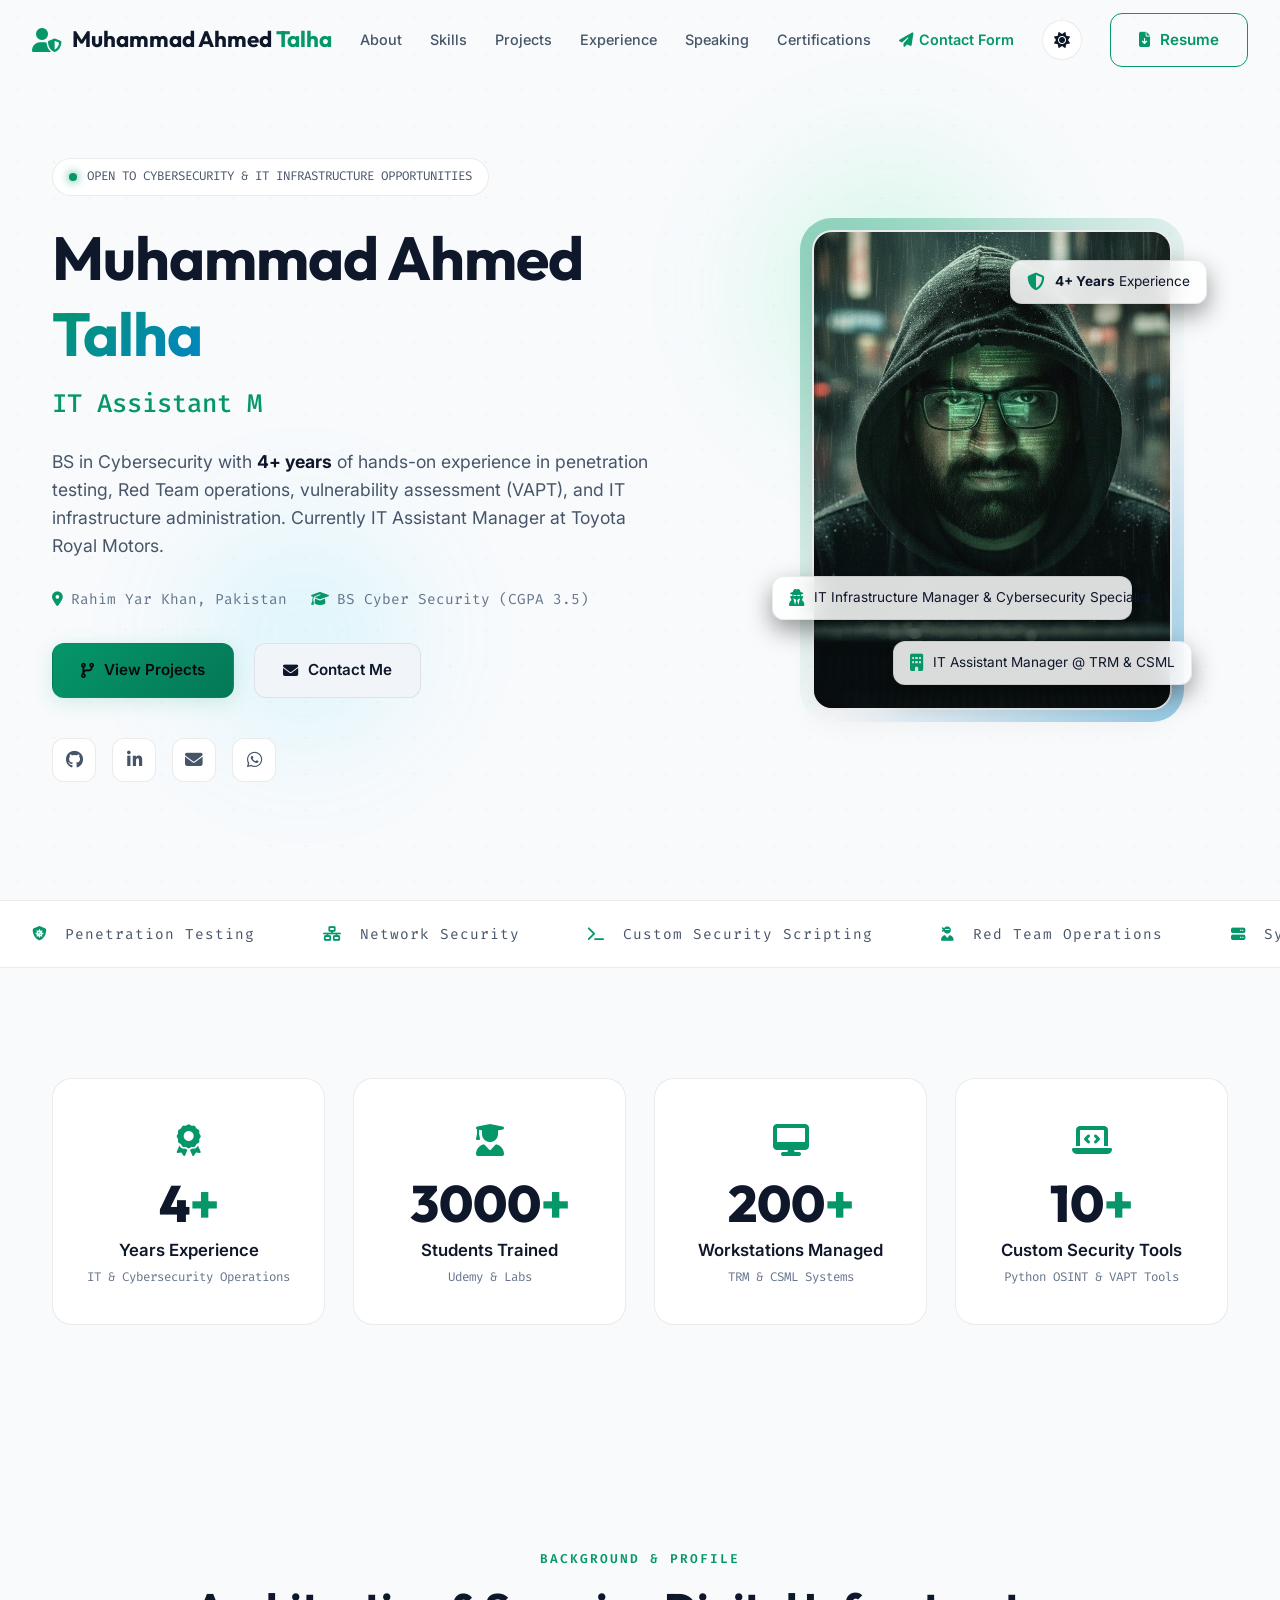
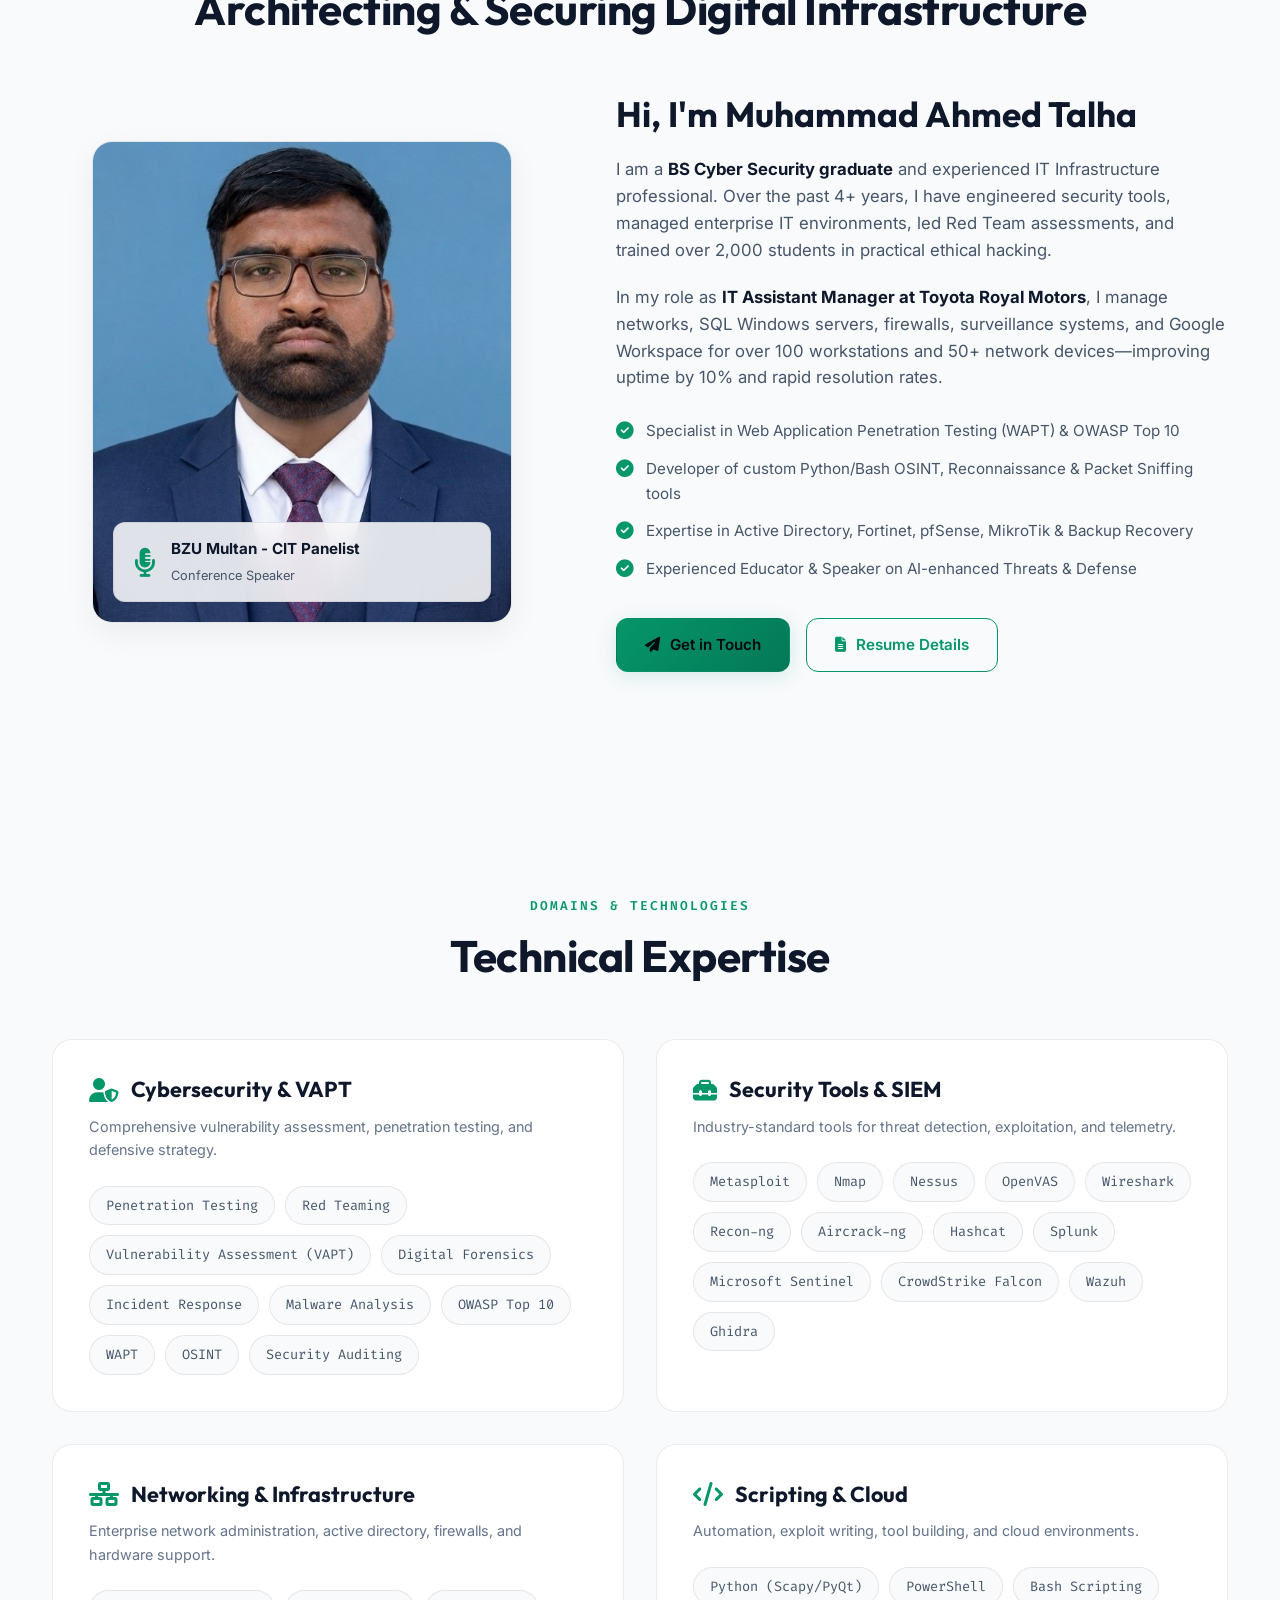
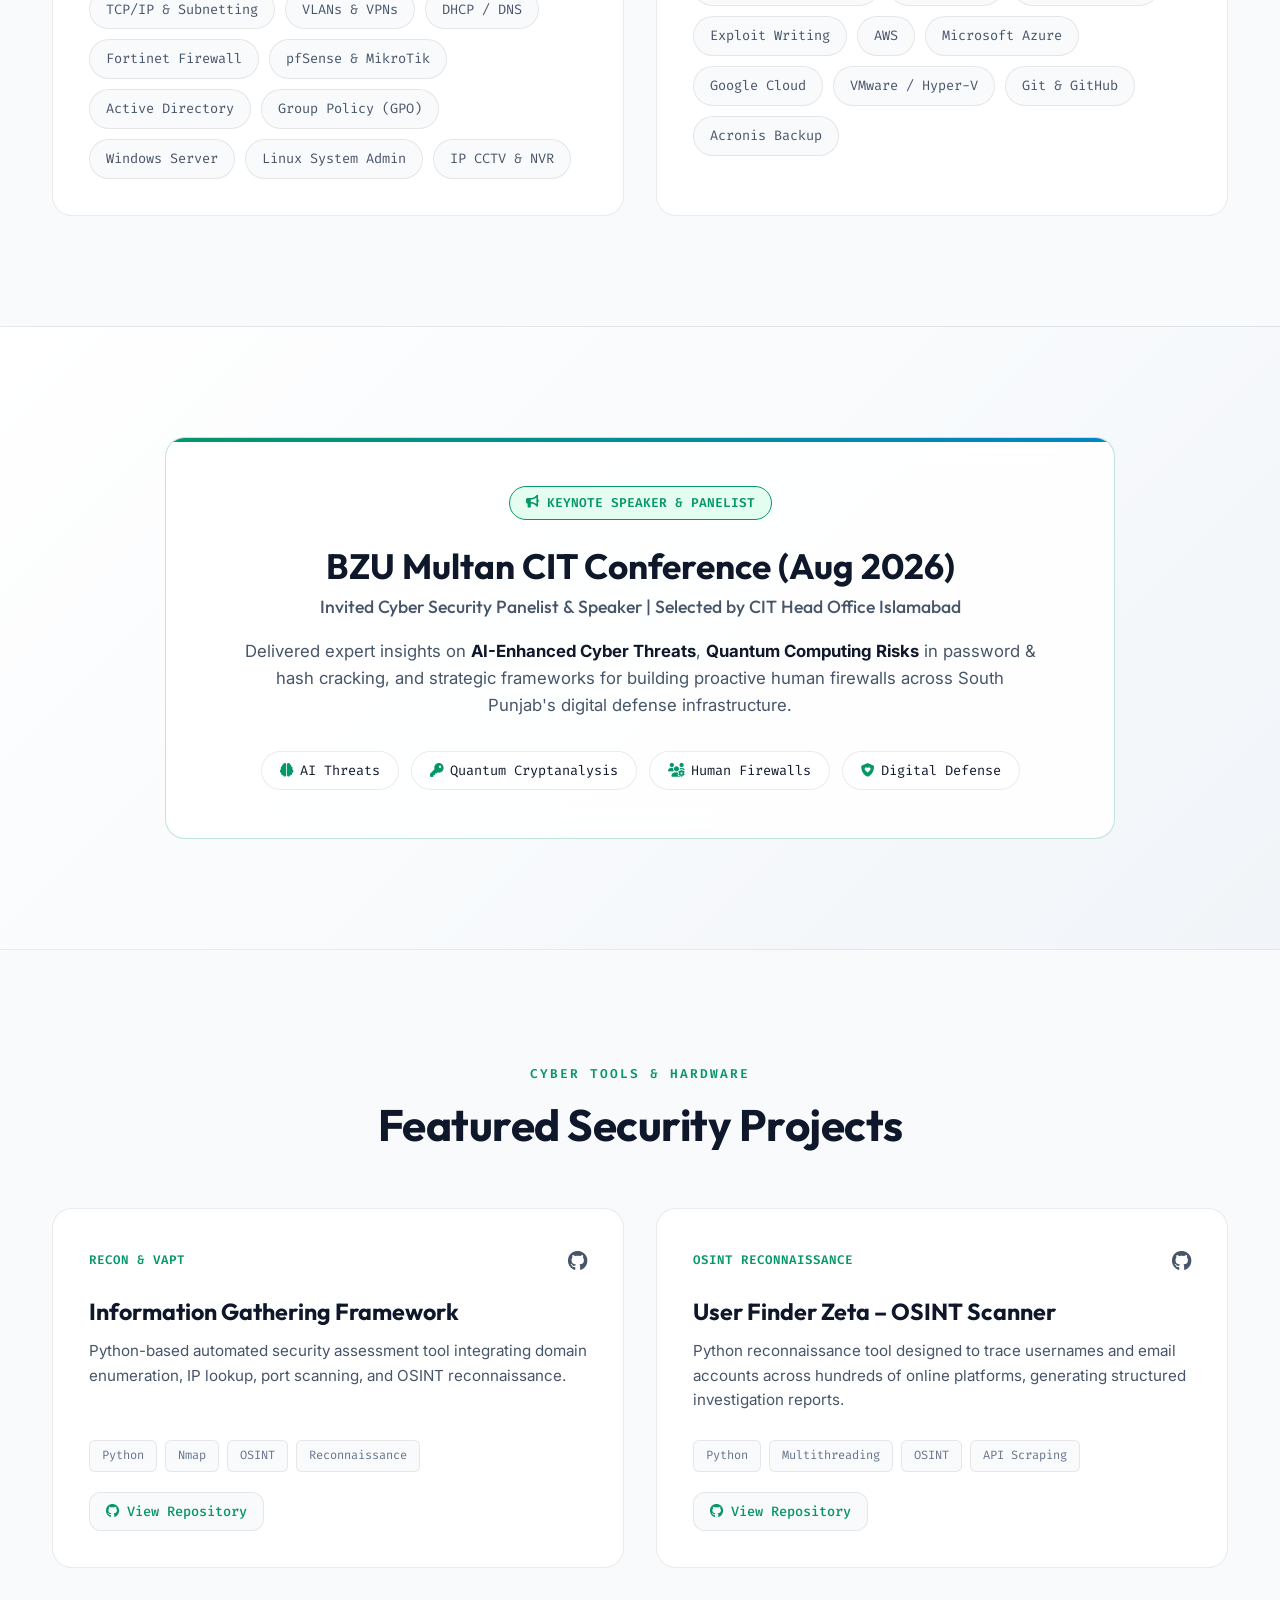
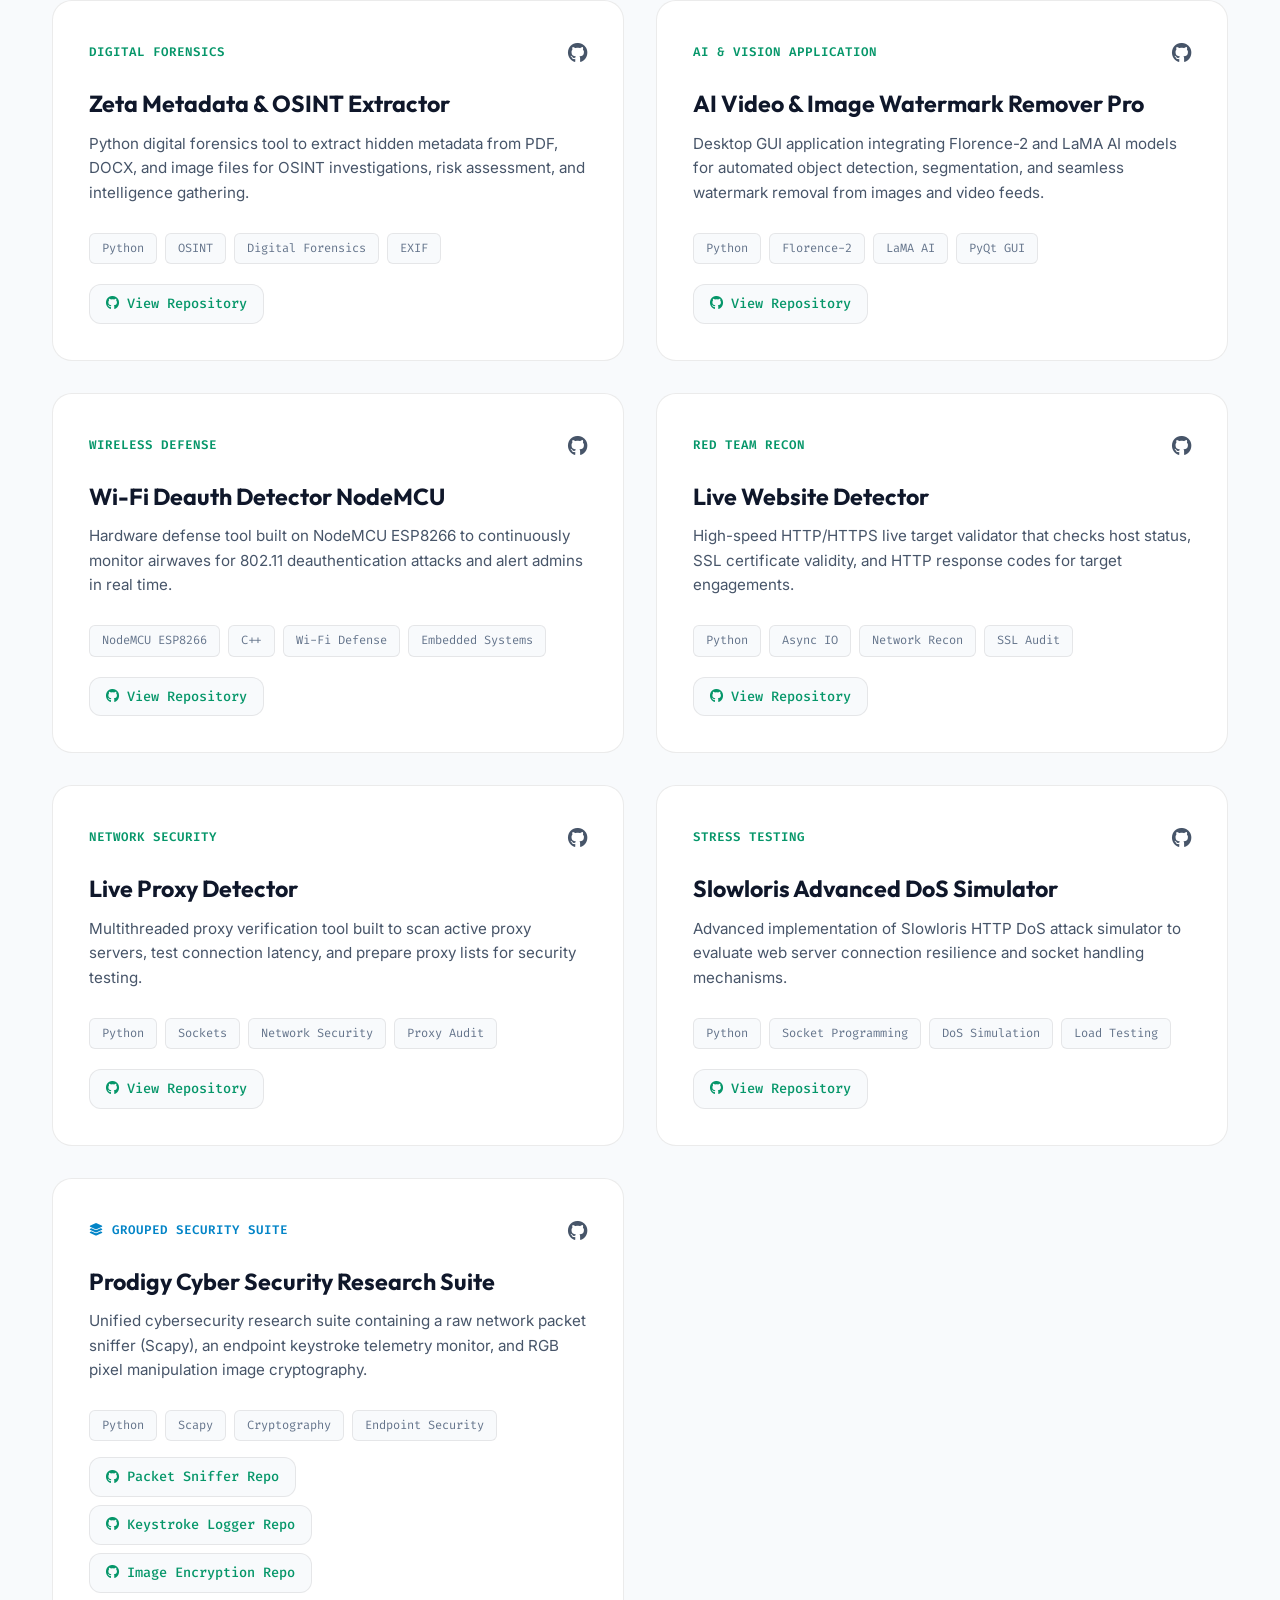
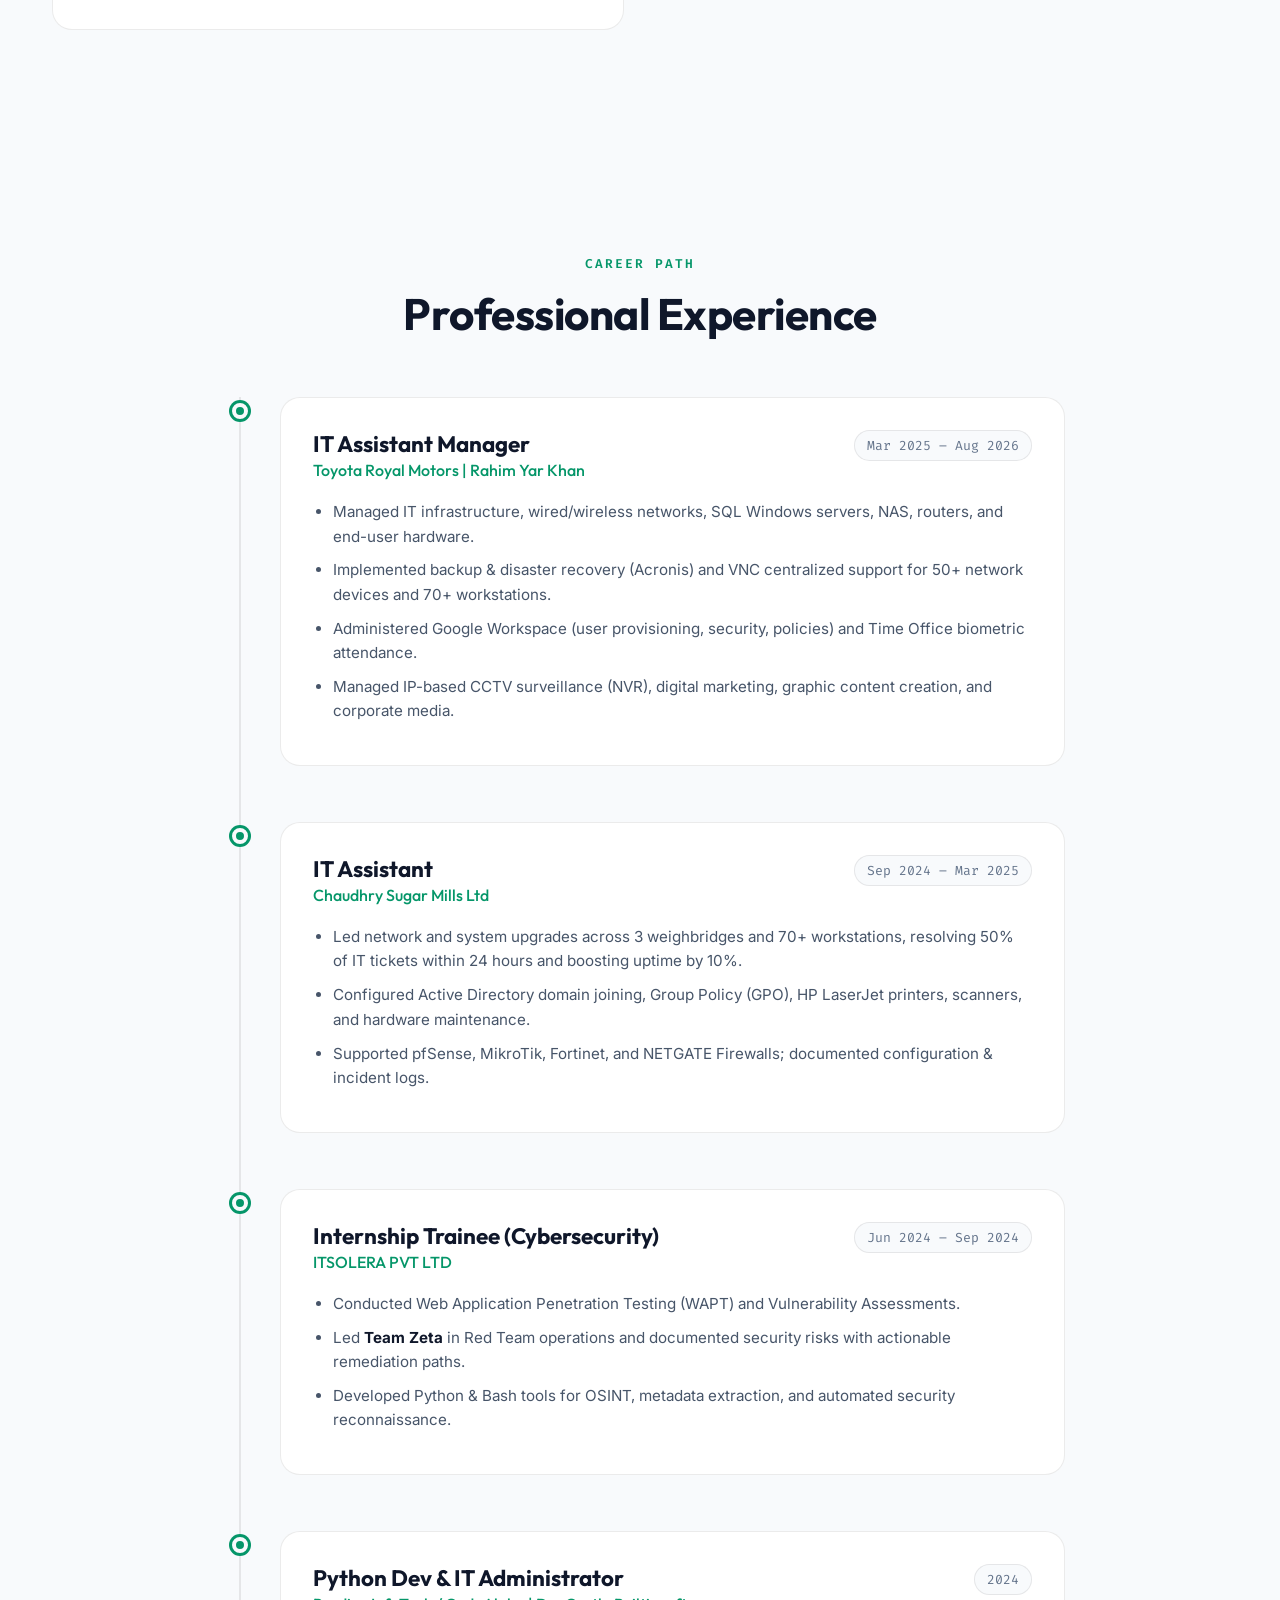
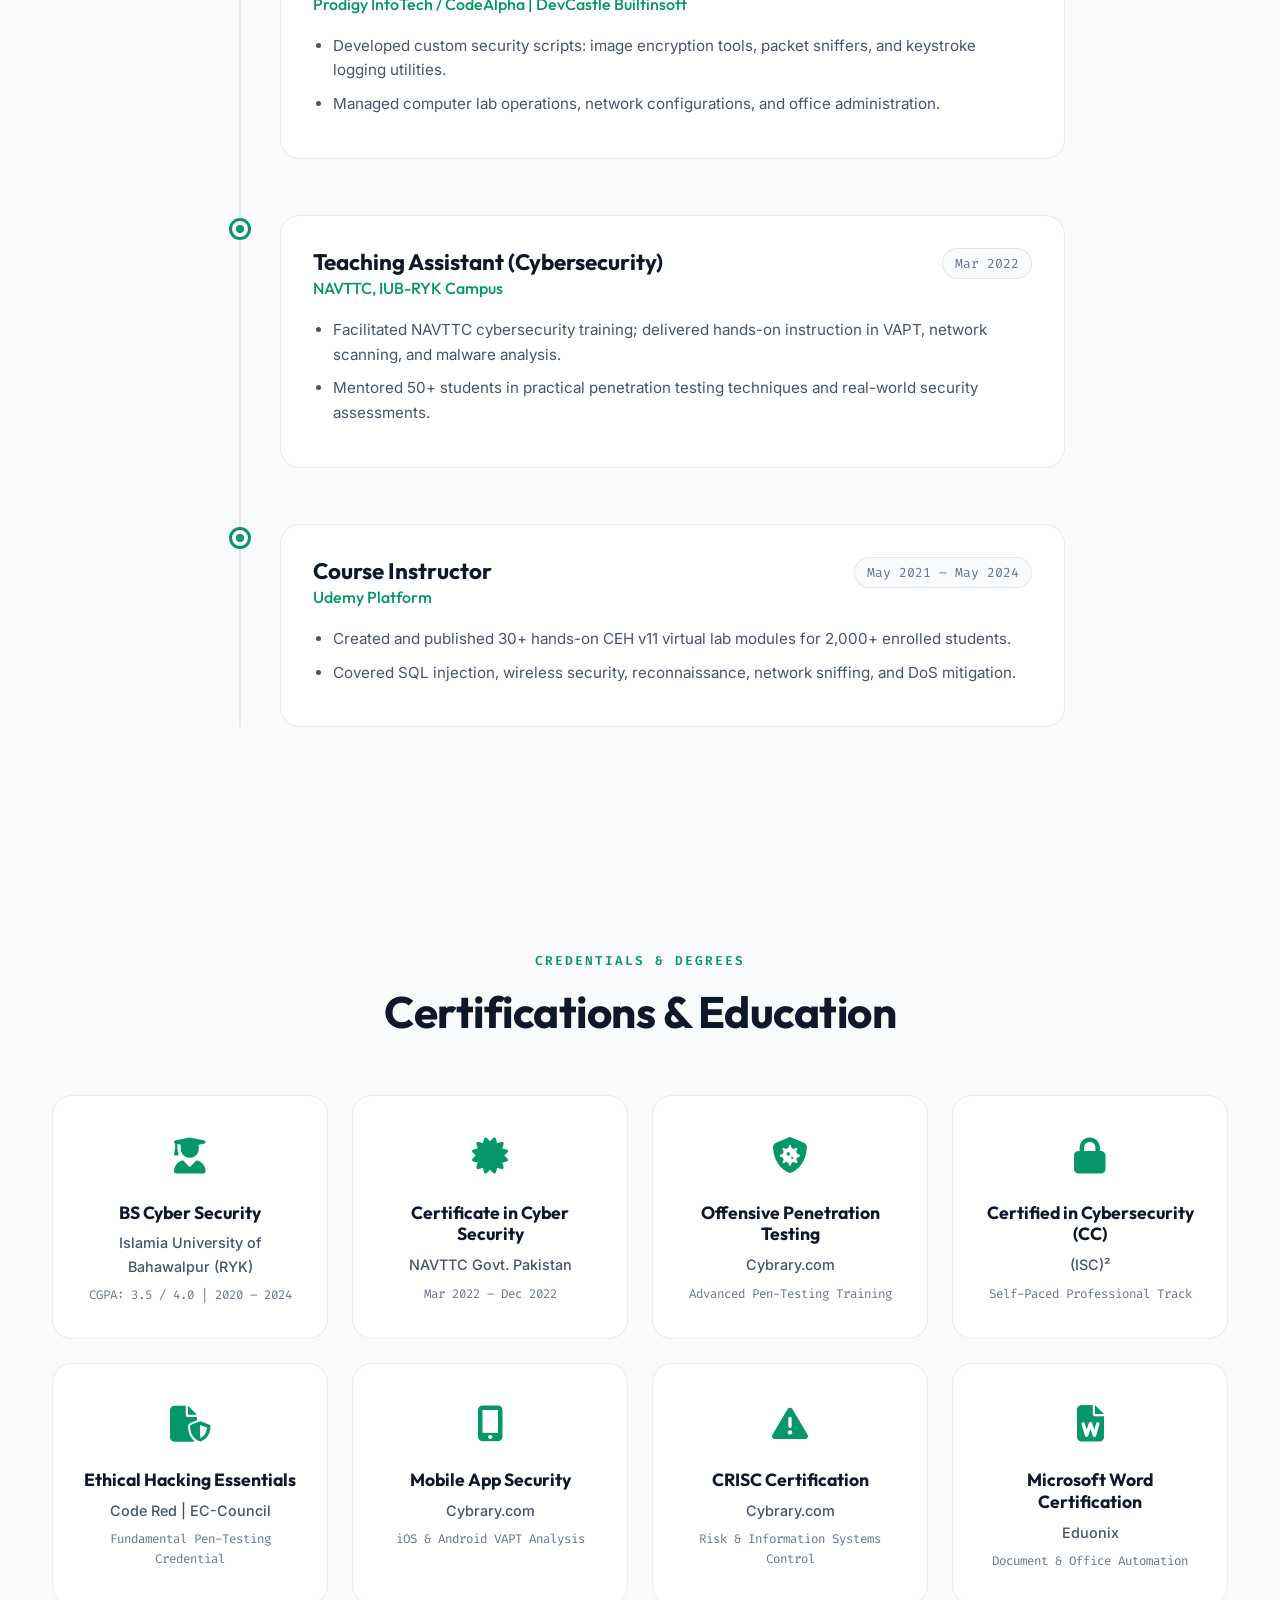
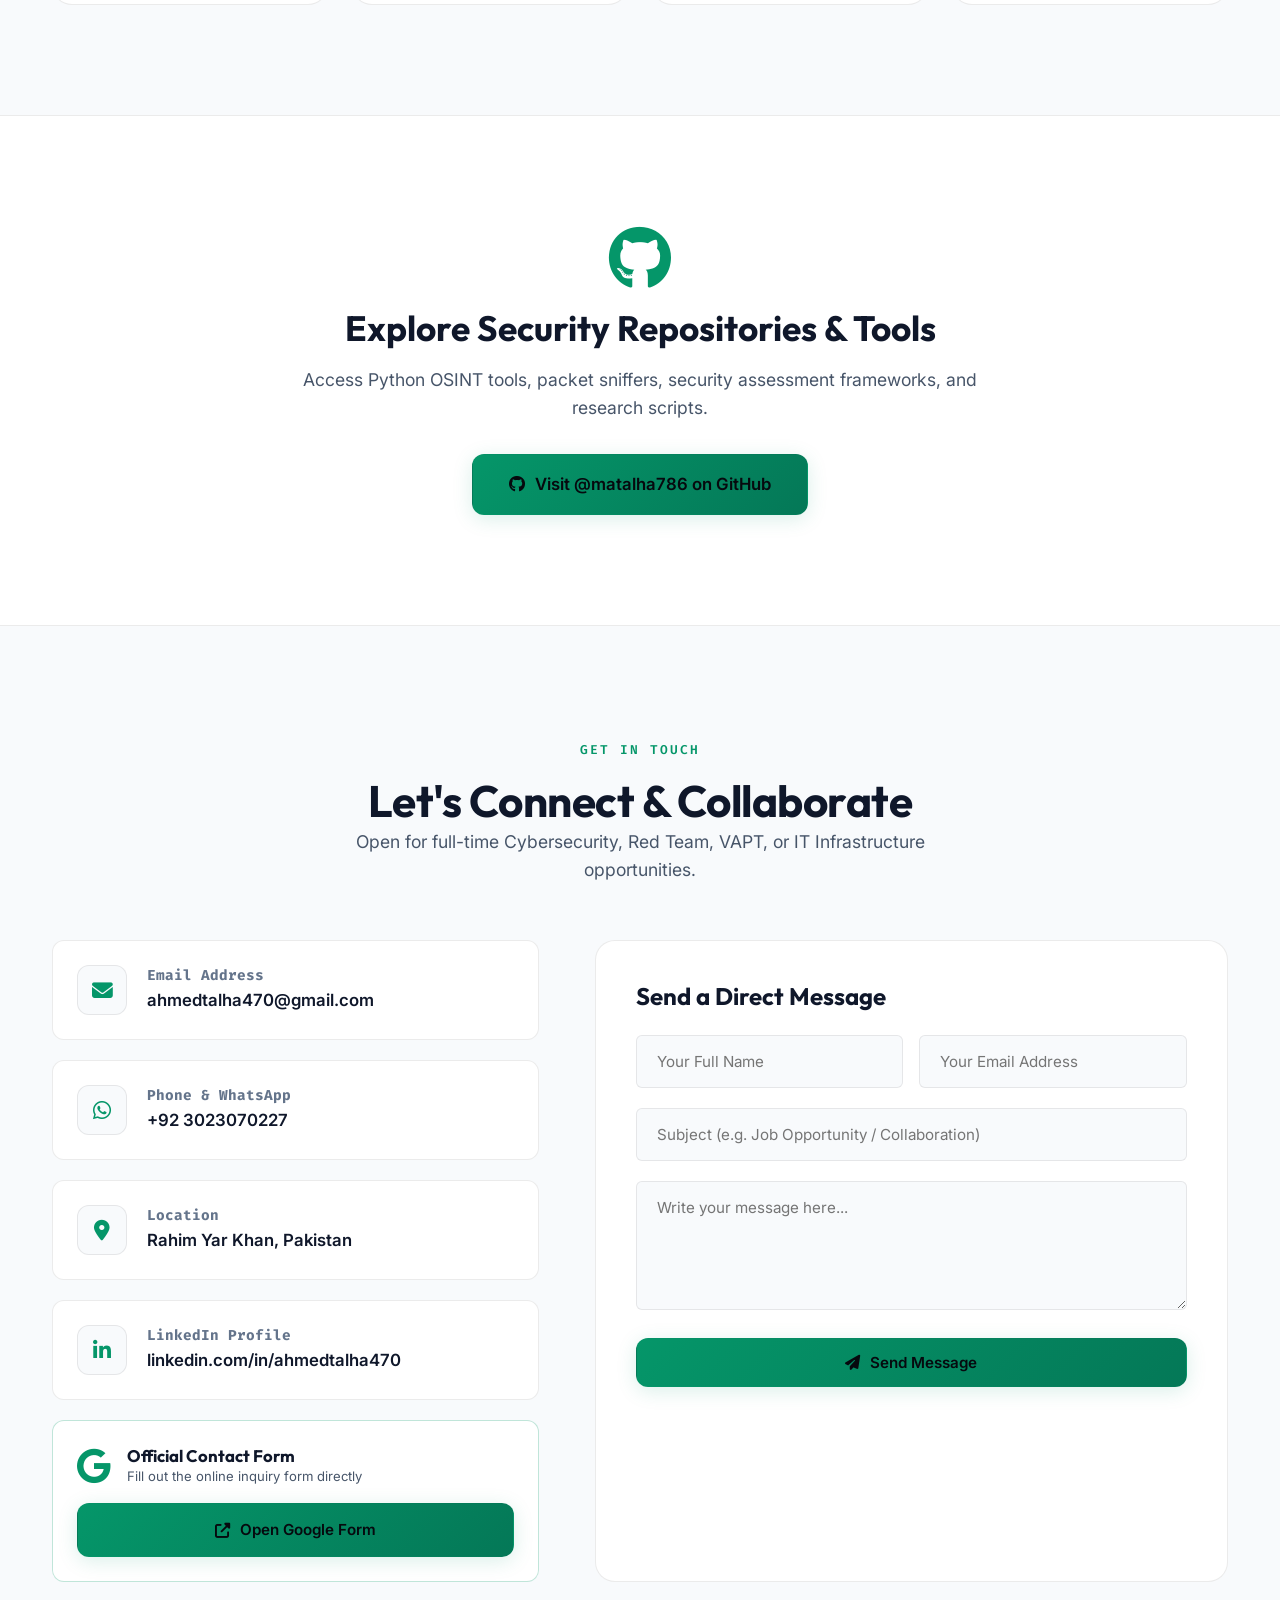
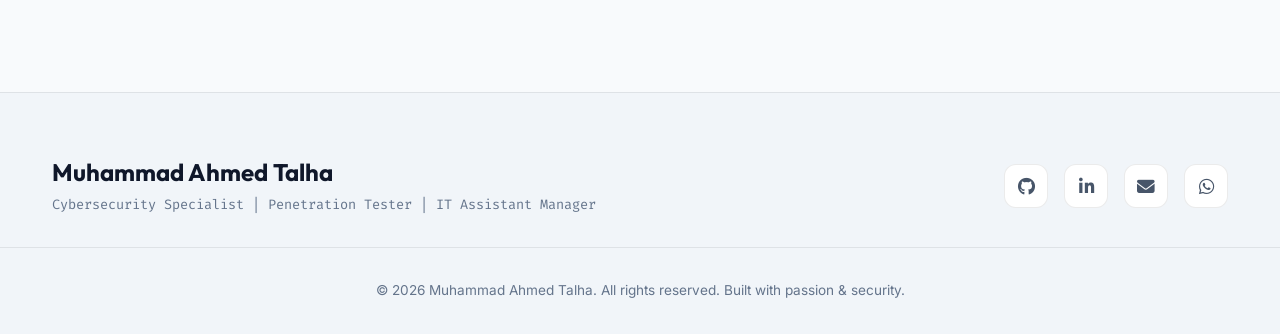
==== index.html @ 1062695d "Add files via upload" ====
<!DOCTYPE html>
<html lang="en" data-theme="dark">

<head>
    <meta charset="UTF-8">
    <meta name="viewport" content="width=device-width, initial-scale=1.0">
    <title>Muhammad Ahmed Talha | Cybersecurity & IT Infrastructure Specialist</title>
    <meta name="description"
        content="Portfolio of Muhammad Ahmed Talha - Cybersecurity Specialist, IT Assistant Manager, Penetration Tester, and Security Tool Developer with 4+ years of experience.">
    <meta name="keywords"
        content="Muhammad Ahmed Talha, Cybersecurity, Penetration Testing, VAPT, IT Infrastructure, Red Team, Python, Network Security">
    <meta name="author" content="Muhammad Ahmed Talha">

    <!-- Open Graph / Social Media -->
    <meta property="og:title" content="Muhammad Ahmed Talha | Cybersecurity & IT Infrastructure Specialist">
    <meta property="og:description"
        content="4+ Years Experience in Penetration Testing, Red Team Ops, Network Security & IT Infrastructure Management.">
    <meta property="og:image" content="1769531770435~2.png">
    <meta property="og:type" content="website">

    <!-- Fonts -->
    <link rel="preconnect" href="https://fonts.googleapis.com">
    <link rel="preconnect" href="https://fonts.gstatic.com" crossorigin>
    <link
        href="https://fonts.googleapis.com/css2?family=Fira+Code:wght@400;500;600&family=Inter:wght@300;400;500;600;700&family=Outfit:wght@500;600;700;800&display=swap"
        rel="stylesheet">

    <!-- Icons -->
    <link rel="stylesheet" href="https://cdnjs.cloudflare.com/ajax/libs/font-awesome/6.4.0/css/all.min.css">

<!-- Styles -->
<link rel="stylesheet" href="style.css">

<!-- Favicon -->
<link rel="icon" type="image/jpeg" href="favicon.jpg?v=3">
<link rel="shortcut icon" type="image/jpeg" href="favicon.jpg?v=3">
<link rel="apple-touch-icon" href="favicon.jpg?v=3">
</head>

<body>

    <!-- Preloader -->
    <div id="preloader">
        <div class="loader-container">
            <div class="loader-hex">
                <div class="hex-inner"></div>
            </div>
            <div class="loader-text">MUHAMMAD AHMED TALHA</div>
            <div class="loader-sub"><i class="fas fa-shield-alt"></i> CYBERSECURITY & IT INFRASTRUCTURE</div>
        </div>
    </div>

    <!-- Navigation -->
    <nav id="navbar">
        <div class="nav-container">
            <a href="#" class="logo">
                <span class="logo-shield"><i class="fas fa-user-shield"></i></span>
                <span class="logo-text">Muhammad Ahmed <span class="accent">Talha</span></span>
            </a>
            <div class="nav-links">
                <a href="#about">About</a>
                <a href="#skills">Skills</a>
                <a href="#projects">Projects</a>
                <a href="#experience">Experience</a>
                <a href="#speaking">Speaking</a>
                <a href="#certifications">Certifications</a>
                <a href="https://docs.google.com/forms/d/e/1FAIpQLScdbT_vnWj5tRU2b-XP_PdamjncAMHc3sgl6rGEUI8EHMe4QQ/viewform?usp=sharing&ouid=104892023531005443472"
                    target="_blank" rel="noopener noreferrer" class="nav-contact-link"><i
                        class="fas fa-paper-plane"></i> Contact Form</a>
                <button id="theme-toggle" aria-label="Toggle Theme"><i class="fas fa-moon"></i></button>
                <a href="M-Ahmed-Talha-Resume-2026.pdf" class="btn btn-outline nav-resume" download target="_blank">
                    <i class="fas fa-file-download"></i> Resume
                </a>
            </div>
            <div class="hamburger" aria-label="Toggle Navigation Menu">
                <i class="fas fa-bars"></i>
            </div>
        </div>
    </nav>

    <!-- Mobile Menu -->
    <div class="mobile-menu">
        <div class="close-menu"><i class="fas fa-times"></i></div>
        <a href="#about">About</a>
        <a href="#skills">Skills</a>
        <a href="#projects">Projects</a>
        <a href="#experience">Experience</a>
        <a href="#speaking">Achievements</a>
        <a href="#certifications">Certifications</a>
        <a href="https://docs.google.com/forms/d/e/1FAIpQLScdbT_vnWj5tRU2b-XP_PdamjncAMHc3sgl6rGEUI8EHMe4QQ/viewform?usp=sharing&ouid=104892023531005443472"
            target="_blank" rel="noopener noreferrer"><i class="fas fa-paper-plane"></i> Contact Form</a>
        <a href="M-Ahmed-Talha-Resume-2026.pdf" class="btn btn-primary" download target="_blank">
            <i class="fas fa-download"></i> Download Resume PDF
        </a>
    </div>

    <!-- Hero Section -->
    <section id="hero" class="hero-section">
        <div class="hero-bg-grid"></div>
        <div class="hero-glow-1"></div>
        <div class="hero-glow-2"></div>

        <div class="container hero-grid">
            <div class="hero-content">
                <div class="status-badge">
                    <span class="status-dot"></span> OPEN TO CYBERSECURITY & IT INFRASTRUCTURE OPPORTUNITIES
                </div>
                <h1 class="hero-title">Muhammad Ahmed <span class="gradient-text">Talha</span></h1>
                <h2 class="hero-subtitle">
                    <span class="typewriter"
                        data-words='["Cybersecurity Specialist", "IT Assistant Manager", "Penetration Tester", "Red Team Specialist", "Security Automation Dev"]'>Cybersecurity
                        Specialist</span>
                </h2>
                <p class="hero-bio">
                    BS in Cybersecurity with <strong>4+ years</strong> of hands-on experience in penetration testing,
                    Red Team operations, vulnerability assessment (VAPT), and IT infrastructure administration.
                    Currently IT Assistant Manager at Toyota Royal Motors.
                </p>

                <div class="hero-meta">
                    <div class="meta-item"><i class="fas fa-location-dot"></i> Rahim Yar Khan, Pakistan</div>
                    <div class="meta-item"><i class="fas fa-graduation-cap"></i> BS Cyber Security (CGPA 3.5)</div>
                </div>

                <div class="hero-cta">
                    <a href="#projects" class="btn btn-primary"><i class="fas fa-code-branch"></i> View Projects</a>
                    <a href="https://docs.google.com/forms/d/e/1FAIpQLScdbT_vnWj5tRU2b-XP_PdamjncAMHc3sgl6rGEUI8EHMe4QQ/viewform?usp=sharing&ouid=104892023531005443472"
                        target="_blank" rel="noopener noreferrer" class="btn btn-secondary">
                        <i class="fas fa-envelope"></i> Contact Me
                    </a>
                </div>

                <div class="social-links">
                    <a href="https://github.com/matalha786" target="_blank" aria-label="GitHub"><i
                            class="fab fa-github"></i></a>
                    <a href="https://linkedin.com/in/ahmedtalha470" target="_blank" aria-label="LinkedIn"><i
                            class="fab fa-linkedin-in"></i></a>
                    <a href="mailto:ahmedtalha470@gmail.com" aria-label="Email"><i class="fas fa-envelope"></i></a>
                    <a href="https://wa.me/923023070227" target="_blank" aria-label="WhatsApp"><i
                            class="fab fa-whatsapp"></i></a>
                </div>
            </div>

            <div class="hero-visual">
                <div class="portrait-card">
                    <div class="portrait-ring"></div>
                    <div class="portrait-wrapper">
                        <img src="1769531770435~2.png" alt="Muhammad Ahmed Talha - Profile Photo" class="portrait-img">
                        <div class="portrait-overlay"></div>
                    </div>
                    <div class="floating-badge badge-1">
                        <i class="fas fa-shield-halved"></i>
                        <span><strong>4+ Years</strong> Experience</span>
                    </div>
                    <div class="floating-badge badge-2">
                        <i class="fas fa-user-secret"></i>
                        <span>IT Infrastructure Manager & Cybersecurity Specialist</span>
                    </div>
                    <div class="floating-badge badge-3">
                        <i class="fas fa-building"></i>
                        <span>IT Assistant Manager @ TRM & CSML</span>
                    </div>
                </div>
            </div>
        </div>
    </section>

    <!-- Marquee Slider -->
    <div class="marquee-wrapper">
        <div class="marquee">
            <span><i class="fas fa-shield-virus"></i> Penetration Testing</span>
            <span><i class="fas fa-network-wired"></i> Network Security</span>
            <span><i class="fas fa-terminal"></i> Custom Security Scripting</span>
            <span><i class="fas fa-user-ninja"></i> Red Team Operations</span>
            <span><i class="fas fa-server"></i> Systems Administration</span>
            <span><i class="fas fa-search-location"></i> OSINT Reconnaissance</span>
            <span><i class="fab fa-python"></i> Python Automation</span>
            <span><i class="fas fa-lock"></i> VAPT & Risk Mitigation</span>
            <span><i class="fas fa-cloud"></i> Cloud Security & Infrastructure</span>
            <!-- Duplicate for smooth loop -->
            <span><i class="fas fa-shield-virus"></i> Penetration Testing</span>
            <span><i class="fas fa-network-wired"></i> Network Security</span>
            <span><i class="fas fa-terminal"></i> Custom Security Scripting</span>
            <span><i class="fas fa-user-ninja"></i> Red Team Operations</span>
            <span><i class="fas fa-server"></i> Systems Administration</span>
            <span><i class="fas fa-search-location"></i> OSINT Reconnaissance</span>
            <span><i class="fab fa-python"></i> Python Automation</span>
            <span><i class="fas fa-lock"></i> VAPT & Risk Mitigation</span>
            <span><i class="fas fa-cloud"></i> Cloud Security & Infrastructure</span>
        </div>
    </div>

    <!-- Key Statistics -->
    <section id="stats" class="stats-section section-padding">
        <div class="container stats-grid">
            <div class="stat-card reveal">
                <div class="stat-icon"><i class="fas fa-award"></i></div>
                <h3><span class="counter" data-target="4">4</span><span class="plus">+</span></h3>
                <p>Years Experience</p>
                <span class="stat-sub">IT & Cybersecurity Operations</span>
            </div>
            <div class="stat-card reveal">
                <div class="stat-icon"><i class="fas fa-user-graduate"></i></div>
                <h3><span class="counter" data-target="3000">3000</span><span class="plus">+</span></h3>
                <p>Students Trained</p>
                <span class="stat-sub">Udemy & Labs</span>
            </div>
            <div class="stat-card reveal">
                <div class="stat-icon"><i class="fas fa-desktop"></i></div>
                <h3><span class="counter" data-target="200">200</span><span class="plus">+</span></h3>
                <p>Workstations Managed</p>
                <span class="stat-sub">TRM & CSML Systems</span>
            </div>
            <div class="stat-card reveal">
                <div class="stat-icon"><i class="fas fa-laptop-code"></i></div>
                <h3><span class="counter" data-target="10">10</span><span class="plus">+</span></h3>
                <p>Custom Security Tools</p>
                <span class="stat-sub">Python OSINT & VAPT Tools</span>
            </div>
        </div>
    </section>

    <!-- About Section -->
    <section id="about" class="about-section section-padding">
        <div class="container">
            <div class="section-header center-text reveal">
                <span class="section-tag">BACKGROUND & PROFILE</span>
                <h2 class="section-title">Architecting & Securing Digital Infrastructure</h2>
            </div>

            <div class="about-grid">
                <div class="about-visual reveal">
                    <div class="about-img-frame">
                        <img src="1787210657035.jpg" alt="Muhammad Ahmed Talha - Security Analyst & Instructor"
                            class="about-img">
                        <div class="about-badge">
                            <i class="fas fa-microphone-alt"></i>
                            <div>
                                <strong>BZU Multan - CIT Panelist</strong>
                                <span>Conference Speaker</span>
                            </div>
                        </div>
                    </div>
                </div>

                <div class="about-content reveal">
                    <h3 class="about-heading">Hi, I'm Muhammad Ahmed Talha</h3>
                    <p class="about-description">
                        I am a <strong>BS Cyber Security graduate</strong> and experienced IT Infrastructure
                        professional. Over the past 4+ years, I have engineered security tools, managed enterprise IT
                        environments, led Red Team assessments, and trained over 2,000 students in practical ethical
                        hacking.
                    </p>
                    <p class="about-description">
                        In my role as <strong>IT Assistant Manager at Toyota Royal Motors</strong>, I manage networks,
                        SQL
                        Windows servers, firewalls, surveillance systems, and Google Workspace for over 100 workstations
                        and 50+ network devices—improving uptime by 10% and rapid resolution rates.
                    </p>

                    <div class="about-highlights">
                        <div class="highlight-item">
                            <i class="fas fa-check-circle"></i>
                            <span>Specialist in Web Application Penetration Testing (WAPT) & OWASP Top 10</span>
                        </div>
                        <div class="highlight-item">
                            <i class="fas fa-check-circle"></i>
                            <span>Developer of custom Python/Bash OSINT, Reconnaissance & Packet Sniffing tools</span>
                        </div>
                        <div class="highlight-item">
                            <i class="fas fa-check-circle"></i>
                            <span>Expertise in Active Directory, Fortinet, pfSense, MikroTik & Backup Recovery</span>
                        </div>
                        <div class="highlight-item">
                            <i class="fas fa-check-circle"></i>
                            <span>Experienced Educator & Speaker on AI-enhanced Threats & Defense</span>
                        </div>
                    </div>

                    <div class="about-actions">
                        <a href="https://docs.google.com/forms/d/e/1FAIpQLScdbT_vnWj5tRU2b-XP_PdamjncAMHc3sgl6rGEUI8EHMe4QQ/viewform?usp=sharing&ouid=104892023531005443472"
                            target="_blank" rel="noopener noreferrer" class="btn btn-primary"><i
                                class="fas fa-paper-plane"></i> Get in Touch</a>
                        <a href="M-Ahmed-Talha-Resume-2026.pdf" class="btn btn-outline" download target="_blank">
                            <i class="fas fa-file-alt"></i> Resume Details
                        </a>
                    </div>
                </div>
            </div>
        </div>
    </section>

    <!-- Skills Section -->
    <section id="skills" class="skills-section section-padding">
        <div class="container">
            <div class="section-header center-text reveal">
                <span class="section-tag">DOMAINS & TECHNOLOGIES</span>
                <h2 class="section-title">Technical Expertise</h2>
            </div>

            <div class="skills-grid">
                <div class="skill-category reveal">
                    <div class="category-header">
                        <i class="fas fa-user-shield"></i>
                        <h3>Cybersecurity & VAPT</h3>
                    </div>
                    <p class="category-desc">Comprehensive vulnerability assessment, penetration testing, and defensive
                        strategy.</p>
                    <div class="skill-tags">
                        <span>Penetration Testing</span><span>Red Teaming</span><span>Vulnerability Assessment
                            (VAPT)</span>
                        <span>Digital Forensics</span><span>Incident Response</span><span>Malware Analysis</span>
                        <span>OWASP Top 10</span><span>WAPT</span><span>OSINT</span><span>Security Auditing</span>
                    </div>
                </div>

                <div class="skill-category reveal">
                    <div class="category-header">
                        <i class="fas fa-toolbox"></i>
                        <h3>Security Tools & SIEM</h3>
                    </div>
                    <p class="category-desc">Industry-standard tools for threat detection, exploitation, and telemetry.
                    </p>
                    <div class="skill-tags">
                        <span>Metasploit</span><span>Nmap</span><span>Nessus</span><span>OpenVAS</span>
                        <span>Wireshark</span><span>Recon-ng</span><span>Aircrack-ng</span><span>Hashcat</span>
                        <span>Splunk</span><span>Microsoft Sentinel</span><span>CrowdStrike
                            Falcon</span><span>Wazuh</span><span>Ghidra</span>
                    </div>
                </div>

                <div class="skill-category reveal">
                    <div class="category-header">
                        <i class="fas fa-network-wired"></i>
                        <h3>Networking & Infrastructure</h3>
                    </div>
                    <p class="category-desc">Enterprise network administration, active directory, firewalls, and
                        hardware support.</p>
                    <div class="skill-tags">
                        <span>TCP/IP & Subnetting</span><span>VLANs & VPNs</span><span>DHCP / DNS</span><span>Fortinet
                            Firewall</span>
                        <span>pfSense & MikroTik</span><span>Active Directory</span><span>Group Policy
                            (GPO)</span><span>Windows Server</span>
                        <span>Linux System Admin</span><span>IP CCTV & NVR</span>
                    </div>
                </div>

                <div class="skill-category reveal">
                    <div class="category-header">
                        <i class="fas fa-code"></i>
                        <h3>Scripting & Cloud</h3>
                    </div>
                    <p class="category-desc">Automation, exploit writing, tool building, and cloud environments.</p>
                    <div class="skill-tags">
                        <span>Python (Scapy/PyQt)</span><span>PowerShell</span><span>Bash Scripting</span><span>Exploit
                            Writing</span>
                        <span>AWS</span><span>Microsoft Azure</span><span>Google Cloud</span><span>VMware /
                            Hyper-V</span>
                        <span>Git & GitHub</span><span>Acronis Backup</span>
                    </div>
                </div>
            </div>
        </div>
    </section>

    <!-- Speaking & Key Achievements -->
    <section id="speaking" class="speaking-section section-padding">
        <div class="container reveal">
            <div class="speaking-card">
                <div class="speaking-badge"><i class="fas fa-bullhorn"></i> KEYNOTE SPEAKER & PANELIST</div>
                <h2>BZU Multan CIT Conference (Aug 2026)</h2>
                <h4>Invited Cyber Security Panelist & Speaker | Selected by CIT Head Office Islamabad</h4>
                <p>
                    Delivered expert insights on <strong>AI-Enhanced Cyber Threats</strong>, <strong>Quantum Computing
                        Risks</strong> in password & hash cracking, and strategic frameworks for building proactive
                    human firewalls across South Punjab's digital defense infrastructure.
                </p>
                <div class="speaking-tags">
                    <span><i class="fas fa-brain"></i> AI Threats</span>
                    <span><i class="fas fa-key"></i> Quantum Cryptanalysis</span>
                    <span><i class="fas fa-users-gear"></i> Human Firewalls</span>
                    <span><i class="fas fa-shield-heart"></i> Digital Defense</span>
                </div>
            </div>
        </div>
    </section>

    <!-- Featured Projects Section -->
    <section id="projects" class="projects-section section-padding">
        <div class="container">
            <div class="section-header center-text reveal">
                <span class="section-tag">CYBER TOOLS & HARDWARE</span>
                <h2 class="section-title">Featured Security Projects</h2>
            </div>

            <div class="projects-grid">

                <!-- 1. info-gathering -->
                <div class="project-card reveal">
                    <div class="project-header">
                        <span class="project-badge">Recon & VAPT</span>
                        <div class="project-links">
                            <a href="https://github.com/matalha786/info-gathering" target="_blank"
                                rel="noopener noreferrer" aria-label="GitHub"><i class="fab fa-github"></i></a>
                        </div>
                    </div>
                    <h3>Information Gathering Framework</h3>
                    <p>Python-based automated security assessment tool integrating domain enumeration, IP lookup, port
                        scanning, and OSINT reconnaissance.</p>
                    <div class="tech-stack">
                        <span>Python</span><span>Nmap</span><span>OSINT</span><span>Reconnaissance</span>
                    </div>
                    <a href="https://github.com/matalha786/info-gathering" target="_blank" rel="noopener noreferrer"
                        class="project-github-btn">
                        <i class="fab fa-github"></i> View Repository
                    </a>
                </div>

                <!-- 2. user-finder -->
                <div class="project-card reveal">
                    <div class="project-header">
                        <span class="project-badge">OSINT Reconnaissance</span>
                        <div class="project-links">
                            <a href="https://github.com/matalha786/user-finder" target="_blank"
                                rel="noopener noreferrer" aria-label="GitHub"><i class="fab fa-github"></i></a>
                        </div>
                    </div>
                    <h3>User Finder Zeta – OSINT Scanner</h3>
                    <p>Python reconnaissance tool designed to trace usernames and email accounts across hundreds of
                        online platforms, generating structured investigation reports.</p>
                    <div class="tech-stack">
                        <span>Python</span><span>Multithreading</span><span>OSINT</span><span>API Scraping</span>
                    </div>
                    <a href="https://github.com/matalha786/user-finder" target="_blank" rel="noopener noreferrer"
                        class="project-github-btn">
                        <i class="fab fa-github"></i> View Repository
                    </a>
                </div>

                <!-- 3. meta-data-extractor-zeta -->
                <div class="project-card reveal">
                    <div class="project-header">
                        <span class="project-badge">Digital Forensics</span>
                        <div class="project-links">
                            <a href="https://github.com/matalha786/meta-data-extractor-zeta" target="_blank"
                                rel="noopener noreferrer" aria-label="GitHub"><i class="fab fa-github"></i></a>
                        </div>
                    </div>
                    <h3>Zeta Metadata & OSINT Extractor</h3>
                    <p>Python digital forensics tool to extract hidden metadata from PDF, DOCX, and image files for
                        OSINT investigations, risk assessment, and intelligence gathering.</p>
                    <div class="tech-stack">
                        <span>Python</span><span>OSINT</span><span>Digital Forensics</span><span>EXIF</span>
                    </div>
                    <a href="https://github.com/matalha786/meta-data-extractor-zeta" target="_blank"
                        rel="noopener noreferrer" class="project-github-btn">
                        <i class="fab fa-github"></i> View Repository
                    </a>
                </div>

                <!-- 4. AI-Video-Watermark-Remover-Pro -->
                <div class="project-card reveal">
                    <div class="project-header">
                        <span class="project-badge">AI & Vision Application</span>
                        <div class="project-links">
                            <a href="https://github.com/matalha786/AI-Video-Watermark-Remover-Pro" target="_blank"
                                rel="noopener noreferrer" aria-label="GitHub"><i class="fab fa-github"></i></a>
                        </div>
                    </div>
                    <h3>AI Video & Image Watermark Remover Pro</h3>
                    <p>Desktop GUI application integrating Florence-2 and LaMA AI models for automated object detection,
                        segmentation, and seamless watermark removal from images and video feeds.</p>
                    <div class="tech-stack">
                        <span>Python</span><span>Florence-2</span><span>LaMA AI</span><span>PyQt GUI</span>
                    </div>
                    <a href="https://github.com/matalha786/AI-Video-Watermark-Remover-Pro" target="_blank"
                        rel="noopener noreferrer" class="project-github-btn">
                        <i class="fab fa-github"></i> View Repository
                    </a>
                </div>

                <!-- 5. WiFiDeauthDetectorNodeMCU -->
                <div class="project-card reveal">
                    <div class="project-header">
                        <span class="project-badge">Wireless Defense</span>
                        <div class="project-links">
                            <a href="https://github.com/matalha786/WiFiDeauthDetectorNodeMCU" target="_blank"
                                rel="noopener noreferrer" aria-label="GitHub"><i class="fab fa-github"></i></a>
                        </div>
                    </div>
                    <h3>Wi-Fi Deauth Detector NodeMCU</h3>
                    <p>Hardware defense tool built on NodeMCU ESP8266 to continuously monitor airwaves for 802.11
                        deauthentication attacks and alert admins in real time.</p>
                    <div class="tech-stack">
                        <span>NodeMCU ESP8266</span><span>C++</span><span>Wi-Fi Defense</span><span>Embedded
                            Systems</span>
                    </div>
                    <a href="https://github.com/matalha786/WiFiDeauthDetectorNodeMCU" target="_blank"
                        rel="noopener noreferrer" class="project-github-btn">
                        <i class="fab fa-github"></i> View Repository
                    </a>
                </div>

                <!-- 6. live-website-detector -->
                <div class="project-card reveal">
                    <div class="project-header">
                        <span class="project-badge">Red Team Recon</span>
                        <div class="project-links">
                            <a href="https://github.com/matalha786/live-website-detector" target="_blank"
                                rel="noopener noreferrer" aria-label="GitHub"><i class="fab fa-github"></i></a>
                        </div>
                    </div>
                    <h3>Live Website Detector</h3>
                    <p>High-speed HTTP/HTTPS live target validator that checks host status, SSL certificate validity,
                        and HTTP response codes for target engagements.</p>
                    <div class="tech-stack">
                        <span>Python</span><span>Async IO</span><span>Network Recon</span><span>SSL Audit</span>
                    </div>
                    <a href="https://github.com/matalha786/live-website-detector" target="_blank"
                        rel="noopener noreferrer" class="project-github-btn">
                        <i class="fab fa-github"></i> View Repository
                    </a>
                </div>

                <!-- 7. live-proxy-detector -->
                <div class="project-card reveal">
                    <div class="project-header">
                        <span class="project-badge">Network Security</span>
                        <div class="project-links">
                            <a href="https://github.com/matalha786/live-proxy-detector" target="_blank"
                                rel="noopener noreferrer" aria-label="GitHub"><i class="fab fa-github"></i></a>
                        </div>
                    </div>
                    <h3>Live Proxy Detector</h3>
                    <p>Multithreaded proxy verification tool built to scan active proxy servers, test connection
                        latency, and prepare proxy lists for security testing.</p>
                    <div class="tech-stack">
                        <span>Python</span><span>Sockets</span><span>Network Security</span><span>Proxy Audit</span>
                    </div>
                    <a href="https://github.com/matalha786/live-proxy-detector" target="_blank"
                        rel="noopener noreferrer" class="project-github-btn">
                        <i class="fab fa-github"></i> View Repository
                    </a>
                </div>

                <!-- 8. slowlorisAdvancedVersion -->
                <div class="project-card reveal">
                    <div class="project-header">
                        <span class="project-badge">Stress Testing</span>
                        <div class="project-links">
                            <a href="https://github.com/matalha786/slowlorisAdvancedVersion" target="_blank"
                                rel="noopener noreferrer" aria-label="GitHub"><i class="fab fa-github"></i></a>
                        </div>
                    </div>
                    <h3>Slowloris Advanced DoS Simulator</h3>
                    <p>Advanced implementation of Slowloris HTTP DoS attack simulator to evaluate web server connection
                        resilience and socket handling mechanisms.</p>
                    <div class="tech-stack">
                        <span>Python</span><span>Socket Programming</span><span>DoS Simulation</span><span>Load
                            Testing</span>
                    </div>
                    <a href="https://github.com/matalha786/slowlorisAdvancedVersion" target="_blank"
                        rel="noopener noreferrer" class="project-github-btn">
                        <i class="fab fa-github"></i> View Repository
                    </a>
                </div>

                <!-- 9. Prodigy Security Tools (Grouped) -->
                <div class="project-card grouped-suite-card reveal">
                    <div class="project-header">
                        <span class="project-badge fyp-badge"><i class="fas fa-layer-group"></i> Grouped Security
                            Suite</span>
                        <div class="project-links">
                            <a href="https://github.com/matalha786" target="_blank" rel="noopener noreferrer"
                                aria-label="GitHub"><i class="fab fa-github"></i></a>
                        </div>
                    </div>
                    <h3>Prodigy Cyber Security Research Suite</h3>
                    <p>Unified cybersecurity research suite containing a raw network packet sniffer (Scapy), an endpoint
                        keystroke telemetry monitor, and RGB pixel manipulation image cryptography.</p>
                    <div class="tech-stack">
                        <span>Python</span><span>Scapy</span><span>Cryptography</span><span>Endpoint Security</span>
                    </div>
                    <div class="grouped-repo-buttons">
                        <a href="https://github.com/matalha786/PRODIGY_CS_05_packet_sniffer" target="_blank"
                            rel="noopener noreferrer" class="project-github-btn">
                            <i class="fab fa-github"></i> Packet Sniffer Repo
                        </a>
                        <a href="https://github.com/matalha786/PRODIGY_CS_04_keylogger" target="_blank"
                            rel="noopener noreferrer" class="project-github-btn">
                            <i class="fab fa-github"></i> Keystroke Logger Repo
                        </a>
                        <a href="https://github.com/matalha786/PRODIGY_CS_02_Pixel_Manipulation_Image_Encryption"
                            target="_blank" rel="noopener noreferrer" class="project-github-btn">
                            <i class="fab fa-github"></i> Image Encryption Repo
                        </a>
                    </div>
                </div>

            </div>
        </div>
    </section>

    <!-- Experience Section -->
    <section id="experience" class="timeline-section section-padding">
        <div class="container">
            <div class="section-header center-text reveal">
                <span class="section-tag">CAREER PATH</span>
                <h2 class="section-title">Professional Experience</h2>
            </div>

            <div class="timeline">

                <!-- Experience 1 -->
                <div class="timeline-item reveal">
                    <div class="timeline-dot"></div>
                    <div class="timeline-content">
                        <div class="timeline-header">
                            <div>
                                <h3>IT Assistant Manager</h3>
                                <h4>Toyota Royal Motors | Rahim Yar Khan</h4>
                            </div>
                            <span class="timeline-date">Mar 2025 – Aug 2026</span>
                        </div>
                        <ul>
                            <li>Managed IT infrastructure, wired/wireless networks, SQL Windows servers, NAS, routers,
                                and end-user hardware.</li>
                            <li>Implemented backup & disaster recovery (Acronis) and VNC centralized support for 50+
                                network devices and 70+ workstations.</li>
                            <li>Administered Google Workspace (user provisioning, security, policies) and Time Office
                                biometric attendance.</li>
                            <li>Managed IP-based CCTV surveillance (NVR), digital marketing, graphic content creation,
                                and corporate media.</li>
                        </ul>
                    </div>
                </div>

                <!-- Experience 2 -->
                <div class="timeline-item reveal">
                    <div class="timeline-dot"></div>
                    <div class="timeline-content">
                        <div class="timeline-header">
                            <div>
                                <h3>IT Assistant</h3>
                                <h4>Chaudhry Sugar Mills Ltd</h4>
                            </div>
                            <span class="timeline-date">Sep 2024 – Mar 2025</span>
                        </div>
                        <ul>
                            <li>Led network and system upgrades across 3 weighbridges and 70+ workstations, resolving
                                50% of IT tickets within 24 hours and boosting uptime by 10%.</li>
                            <li>Configured Active Directory domain joining, Group Policy (GPO), HP LaserJet printers,
                                scanners, and hardware maintenance.</li>
                            <li>Supported pfSense, MikroTik, Fortinet, and NETGATE Firewalls; documented configuration &
                                incident logs.</li>
                        </ul>
                    </div>
                </div>

                <!-- Experience 3 -->
                <div class="timeline-item reveal">
                    <div class="timeline-dot"></div>
                    <div class="timeline-content">
                        <div class="timeline-header">
                            <div>
                                <h3>Internship Trainee (Cybersecurity)</h3>
                                <h4>ITSOLERA PVT LTD</h4>
                            </div>
                            <span class="timeline-date">Jun 2024 – Sep 2024</span>
                        </div>
                        <ul>
                            <li>Conducted Web Application Penetration Testing (WAPT) and Vulnerability Assessments.</li>
                            <li>Led <strong>Team Zeta</strong> in Red Team operations and documented security risks with
                                actionable remediation paths.</li>
                            <li>Developed Python & Bash tools for OSINT, metadata extraction, and automated security
                                reconnaissance.</li>
                        </ul>
                    </div>
                </div>

                <!-- Experience 4 -->
                <div class="timeline-item reveal">
                    <div class="timeline-dot"></div>
                    <div class="timeline-content">
                        <div class="timeline-header">
                            <div>
                                <h3>Python Dev & IT Administrator</h3>
                                <h4>Prodigy InfoTech / CodeAlpha | DevCastle Builtinsoft</h4>
                            </div>
                            <span class="timeline-date">2024</span>
                        </div>
                        <ul>
                            <li>Developed custom security scripts: image encryption tools, packet sniffers, and
                                keystroke logging utilities.</li>
                            <li>Managed computer lab operations, network configurations, and office administration.</li>
                        </ul>
                    </div>
                </div>

                <!-- Experience 5 -->
                <div class="timeline-item reveal">
                    <div class="timeline-dot"></div>
                    <div class="timeline-content">
                        <div class="timeline-header">
                            <div>
                                <h3>Teaching Assistant (Cybersecurity)</h3>
                                <h4>NAVTTC, IUB-RYK Campus</h4>
                            </div>
                            <span class="timeline-date">Mar 2022</span>
                        </div>
                        <ul>
                            <li>Facilitated NAVTTC cybersecurity training; delivered hands-on instruction in VAPT,
                                network scanning, and malware analysis.</li>
                            <li>Mentored 50+ students in practical penetration testing techniques and real-world
                                security assessments.</li>
                        </ul>
                    </div>
                </div>

                <!-- Experience 6 -->
                <div class="timeline-item reveal">
                    <div class="timeline-dot"></div>
                    <div class="timeline-content">
                        <div class="timeline-header">
                            <div>
                                <h3>Course Instructor</h3>
                                <h4>Udemy Platform</h4>
                            </div>
                            <span class="timeline-date">May 2021 – May 2024</span>
                        </div>
                        <ul>
                            <li>Created and published 30+ hands-on CEH v11 virtual lab modules for 2,000+ enrolled
                                students.</li>
                            <li>Covered SQL injection, wireless security, reconnaissance, network sniffing, and DoS
                                mitigation.</li>
                        </ul>
                    </div>
                </div>

            </div>
        </div>
    </section>

    <!-- Certifications & Education Section -->
    <section id="certifications" class="certifications-section section-padding">
        <div class="container">
            <div class="section-header center-text reveal">
                <span class="section-tag">CREDENTIALS & DEGREES</span>
                <h2 class="section-title">Certifications & Education</h2>
            </div>

            <div class="cert-grid">
                <div class="cert-card reveal">
                    <div class="cert-icon"><i class="fas fa-user-graduate"></i></div>
                    <h4>BS Cyber Security</h4>
                    <p class="cert-issuer">Islamia University of Bahawalpur (RYK)</p>
                    <span class="cert-detail">CGPA: 3.5 / 4.0 | 2020 – 2024</span>
                </div>

                <div class="cert-card reveal">
                    <div class="cert-icon"><i class="fas fa-certificate"></i></div>
                    <h4>Certificate in Cyber Security</h4>
                    <p class="cert-issuer">NAVTTC Govt. Pakistan</p>
                    <span class="cert-detail">Mar 2022 – Dec 2022</span>
                </div>

                <div class="cert-card reveal">
                    <div class="cert-icon"><i class="fas fa-shield-virus"></i></div>
                    <h4>Offensive Penetration Testing</h4>
                    <p class="cert-issuer">Cybrary.com</p>
                    <span class="cert-detail">Advanced Pen-Testing Training</span>
                </div>

                <div class="cert-card reveal">
                    <div class="cert-icon"><i class="fas fa-lock"></i></div>
                    <h4>Certified in Cybersecurity (CC)</h4>
                    <p class="cert-issuer">(ISC)²</p>
                    <span class="cert-detail">Self-Paced Professional Track</span>
                </div>

                <div class="cert-card reveal">
                    <div class="cert-icon"><i class="fas fa-file-shield"></i></div>
                    <h4>Ethical Hacking Essentials</h4>
                    <p class="cert-issuer">Code Red | EC-Council</p>
                    <span class="cert-detail">Fundamental Pen-Testing Credential</span>
                </div>

                <div class="cert-card reveal">
                    <div class="cert-icon"><i class="fas fa-mobile-screen-button"></i></div>
                    <h4>Mobile App Security</h4>
                    <p class="cert-issuer">Cybrary.com</p>
                    <span class="cert-detail">iOS & Android VAPT Analysis</span>
                </div>

                <div class="cert-card reveal">
                    <div class="cert-icon"><i class="fas fa-triangle-exclamation"></i></div>
                    <h4>CRISC Certification</h4>
                    <p class="cert-issuer">Cybrary.com</p>
                    <span class="cert-detail">Risk & Information Systems Control</span>
                </div>

                <div class="cert-card reveal">
                    <div class="cert-icon"><i class="fas fa-file-word"></i></div>
                    <h4>Microsoft Word Certification</h4>
                    <p class="cert-issuer">Eduonix</p>
                    <span class="cert-detail">Document & Office Automation</span>
                </div>
            </div>
        </div>
    </section>

    <!-- Open Source GitHub CTA -->
    <section class="github-section section-padding">
        <div class="container center-text reveal">
            <div class="github-box">
                <i class="fab fa-github github-big-icon"></i>
                <h2>Explore Security Repositories & Tools</h2>
                <p>Access Python OSINT tools, packet sniffers, security assessment frameworks, and research scripts.</p>
                <a href="https://github.com/matalha786" target="_blank" rel="noopener noreferrer"
                    class="btn btn-primary btn-lg">
                    <i class="fab fa-github"></i> Visit @matalha786 on GitHub
                </a>
            </div>
        </div>
    </section>

    <!-- Contact Section -->
    <section id="contact" class="contact-section section-padding">
        <div class="container">
            <div class="section-header center-text reveal">
                <span class="section-tag">GET IN TOUCH</span>
                <h2 class="section-title">Let's Connect & Collaborate</h2>
                <p class="contact-sub">Open for full-time Cybersecurity, Red Team, VAPT, or IT Infrastructure
                    opportunities.</p>
            </div>

            <div class="contact-grid">
                <div class="contact-info reveal">
                    <div class="info-card">
                        <div class="info-icon"><i class="fas fa-envelope"></i></div>
                        <div>
                            <h4>Email Address</h4>
                            <a href="mailto:ahmedtalha470@gmail.com">ahmedtalha470@gmail.com</a>
                        </div>
                    </div>

                    <div class="info-card">
                        <div class="info-icon"><i class="fab fa-whatsapp"></i></div>
                        <div>
                            <h4>Phone & WhatsApp</h4>
                            <a href="tel:+923023070227">+92 3023070227</a>
                        </div>
                    </div>

                    <div class="info-card">
                        <div class="info-icon"><i class="fas fa-map-marker-alt"></i></div>
                        <div>
                            <h4>Location</h4>
                            <p>Rahim Yar Khan, Pakistan</p>
                        </div>
                    </div>

                    <div class="info-card">
                        <div class="info-icon"><i class="fab fa-linkedin-in"></i></div>
                        <div>
                            <h4>LinkedIn Profile</h4>
                            <a href="https://linkedin.com/in/ahmedtalha470"
                                target="_blank">linkedin.com/in/ahmedtalha470</a>
                        </div>
                    </div>

                    <!-- Direct Google Form Contact Card -->
                    <div class="google-form-card">
                        <div class="gf-header">
                            <i class="fab fa-google gf-icon"></i>
                            <div>
                                <h4>Official Contact Form</h4>
                                <p>Fill out the online inquiry form directly</p>
                            </div>
                        </div>
                        <a href="https://docs.google.com/forms/d/e/1FAIpQLScdbT_vnWj5tRU2b-XP_PdamjncAMHc3sgl6rGEUI8EHMe4QQ/viewform?usp=sharing&ouid=104892023531005443472"
                            target="_blank" rel="noopener noreferrer" class="btn btn-primary btn-block">
                            <i class="fas fa-external-link-alt"></i> Open Google Form
                        </a>
                    </div>
                </div>

                <form class="contact-form reveal" id="portfolio-contact-form">
                    <h3>Send a Direct Message</h3>
                    <div class="form-group">
                        <input type="text" id="form-name" name="name" placeholder="Your Full Name" required
                            aria-label="Name">
                        <input type="email" id="form-email" name="email" placeholder="Your Email Address" required
                            aria-label="Email">
                    </div>
                    <input type="text" id="form-subject" name="subject"
                        placeholder="Subject (e.g. Job Opportunity / Collaboration)" required aria-label="Subject">
                    <textarea id="form-message" name="message" rows="5" placeholder="Write your message here..."
                        required aria-label="Message"></textarea>
                    <button type="submit" class="btn btn-primary btn-block">
                        <i class="fas fa-paper-plane"></i> Send Message
                    </button>
                    <div id="form-status" class="form-status-msg"></div>
                </form>
            </div>
        </div>
    </section>

    <!-- Footer -->
    <footer>
        <div class="container footer-content">
            <div class="footer-brand">
                <h3>Muhammad Ahmed Talha</h3>
                <p>Cybersecurity Specialist | Penetration Tester | IT Assistant Manager</p>
            </div>
            <div class="social-links">
                <a href="https://github.com/matalha786" target="_blank" aria-label="GitHub"><i
                        class="fab fa-github"></i></a>
                <a href="https://linkedin.com/in/ahmedtalha470" target="_blank" aria-label="LinkedIn"><i
                        class="fab fa-linkedin-in"></i></a>
                <a href="mailto:ahmedtalha470@gmail.com" aria-label="Email"><i class="fas fa-envelope"></i></a>
                <a href="https://wa.me/923023070227" target="_blank" aria-label="WhatsApp"><i
                        class="fab fa-whatsapp"></i></a>
            </div>
        </div>
        <div class="copyright">
            <p>&copy; 2026 Muhammad Ahmed Talha. All rights reserved. Built with passion & security.</p>
        </div>
    </footer>

    <!-- Scroll Progress Bar -->
    <div class="scroll-progress"></div>

    <!-- Back to Top Button -->
    <a href="#" class="back-to-top" aria-label="Back to Top"><i class="fas fa-chevron-up"></i></a>

    <!-- Scripts -->
    <script src="script.js"></script>
</body>

</html>
---- style.css ----
/* ==========================================================================
   Muhammad Ahmed Talha Portfolio - Premium Cyber Theme
   ========================================================================== */

:root {
    /* Dark Theme Palette */
    --bg-color: #06090e;
    --bg-alt: #0b1017;
    --surface-color: #121824;
    --surface-hover: #1b2436;

    --primary-color: #00e676;
    /* Cyber Emerald */
    --primary-hover: #00c853;
    --primary-glow: rgba(0, 230, 118, 0.25);

    --accent-cyan: #00d2ff;
    --accent-red: #ff2a5f;
    --accent-purple: #9d4edd;

    --text-primary: #f8fafc;
    --text-secondary: #94a3b8;
    --text-muted: #64748b;

    --border-color: rgba(255, 255, 255, 0.08);
    --border-glow: rgba(0, 230, 118, 0.3);

    --glass-bg: rgba(18, 24, 36, 0.75);
    --glass-border: rgba(255, 255, 255, 0.12);
    --card-shadow: 0 12px 36px rgba(0, 0, 0, 0.6);

    /* Typography */
    --font-heading: 'Outfit', sans-serif;
    --font-body: 'Inter', sans-serif;
    --font-mono: 'Fira Code', monospace;

    /* Structure */
    --nav-height: 80px;
    --radius-sm: 6px;
    --radius-md: 12px;
    --radius-lg: 20px;
    --radius-full: 9999px;

    --transition-fast: 0.05s ease;
    --transition-normal: 0.08s cubic-bezier(0.16, 1, 0.3, 1);
}

[data-theme="light"] {
    --bg-color: #f8fafc;
    --bg-alt: #f1f5f9;
    --surface-color: #ffffff;
    --surface-hover: #f1f5f9;

    --primary-color: #059669;
    /* Deep Emerald */
    --primary-hover: #047857;
    --primary-glow: rgba(5, 150, 105, 0.15);

    --accent-cyan: #0284c7;
    --accent-red: #e11d48;
    --accent-purple: #7c3aed;

    --text-primary: #0f172a;
    --text-secondary: #475569;
    --text-muted: #64748b;

    --border-color: rgba(0, 0, 0, 0.08);
    --border-glow: rgba(5, 150, 105, 0.25);

    --glass-bg: rgba(255, 255, 255, 0.85);
    --glass-border: rgba(0, 0, 0, 0.08);
    --card-shadow: 0 10px 30px rgba(0, 0, 0, 0.06);
}

@media (prefers-reduced-motion: reduce) {
    * {
        animation-duration: 0.1ms !important;
        animation-iteration-count: 1 !important;
        transition-duration: 0.1ms !important;
        scroll-behavior: auto !important;
    }
}

/* Base Styles */
* {
    margin: 0;
    padding: 0;
    box-sizing: border-box;
}

html {
    scroll-behavior: smooth;
}

body {
    font-family: var(--font-body);
    background-color: var(--bg-color);
    color: var(--text-primary);
    line-height: 1.6;
    overflow-x: hidden;
    transition: background-color var(--transition-normal), color var(--transition-normal);
}

h1,
h2,
h3,
h4,
h5,
h6 {
    font-family: var(--font-heading);
    font-weight: 700;
    color: var(--text-primary);
    line-height: 1.25;
}

a {
    text-decoration: none;
    color: inherit;
    transition: color var(--transition-fast), transform var(--transition-fast);
}

ul {
    list-style: none;
}

img {
    max-width: 100%;
    display: block;
}

.container {
    width: 100%;
    max-width: 1240px;
    margin: 0 auto;
    padding: 0 2rem;
}

.section-padding {
    padding: 110px 0;
}

.section-header {
    margin-bottom: 3.5rem;
}

.section-tag {
    display: inline-block;
    font-family: var(--font-mono);
    font-size: 0.8rem;
    font-weight: 600;
    color: var(--primary-color);
    letter-spacing: 2px;
    text-transform: uppercase;
    margin-bottom: 0.75rem;
}

.section-title {
    font-size: 2.75rem;
    letter-spacing: -0.5px;
    position: relative;
}

.center-text {
    text-align: center;
}

.gradient-text {
    background: linear-gradient(135deg, var(--primary-color) 0%, var(--accent-cyan) 100%);
    -webkit-background-clip: text;
    -webkit-text-fill-color: transparent;
}

/* Buttons */
.btn {
    display: inline-flex;
    align-items: center;
    justify-content: center;
    gap: 10px;
    padding: 14px 28px;
    border-radius: var(--radius-md);
    font-weight: 600;
    font-family: var(--font-body);
    font-size: 0.95rem;
    cursor: pointer;
    transition: all var(--transition-normal);
    border: 1px solid transparent;
    white-space: nowrap;
}

.btn-primary {
    background: linear-gradient(135deg, var(--primary-color) 0%, var(--primary-hover) 100%);
    color: #06090e;
    box-shadow: 0 4px 20px var(--primary-glow);
}

.btn-primary:hover {
    transform: translateY(-3px);
    box-shadow: 0 8px 30px rgba(0, 230, 118, 0.4);
    color: #000;
}

.btn-secondary {
    background: var(--surface-hover);
    color: var(--text-primary);
    border-color: var(--border-color);
}

.btn-secondary:hover {
    background: var(--surface-color);
    border-color: var(--primary-color);
    transform: translateY(-3px);
    color: var(--primary-color);
}

.btn-outline {
    background: transparent;
    border-color: var(--primary-color);
    color: var(--primary-color);
}

.btn-outline:hover {
    background: var(--primary-color);
    color: #06090e;
    transform: translateY(-2px);
}

.btn-block {
    width: 100%;
}

.btn-lg {
    padding: 16px 36px;
    font-size: 1.05rem;
}

/* Preloader */
#preloader {
    position: fixed;
    top: 0;
    left: 0;
    width: 100%;
    height: 100%;
    background-color: var(--bg-color);
    z-index: 9999;
    display: flex;
    justify-content: center;
    align-items: center;
    transition: opacity 0.05s ease, visibility 0.05s ease;
}

.loader-container {
    text-align: center;
}

.loader-hex {
    width: 60px;
    height: 60px;
    margin: 0 auto 20px;
    border: 3px solid var(--border-color);
    border-top-color: var(--primary-color);
    border-right-color: var(--accent-cyan);
    border-radius: 50%;
    animation: spin 1s cubic-bezier(0.68, -0.55, 0.27, 1.55) infinite;
}

.loader-text {
    font-family: var(--font-heading);
    font-size: 1.4rem;
    font-weight: 700;
    letter-spacing: 3px;
    color: var(--text-primary);
}

.loader-sub {
    font-family: var(--font-mono);
    font-size: 0.75rem;
    color: var(--primary-color);
    margin-top: 8px;
    letter-spacing: 1px;
}

@keyframes spin {
    100% {
        transform: rotate(360deg);
    }
}

/* Navigation */
#navbar {
    position: fixed;
    top: 0;
    width: 100%;
    height: var(--nav-height);
    z-index: 1000;
    background: transparent;
    transition: all var(--transition-normal);
}

#navbar.scrolled {
    height: 70px;
    background: var(--bg-alt);
    border-bottom: 1px solid var(--glass-border);
    box-shadow: 0 4px 30px rgba(0, 0, 0, 0.5);
}

.grouped-repo-buttons {
    display: flex;
    flex-direction: column;
    gap: 8px;
    margin-top: 1rem;
}

.grouped-repo-buttons .project-github-btn {
    margin-top: 0;
}

.nav-container {
    display: flex;
    justify-content: space-between;
    align-items: center;
    height: 100%;
    max-width: 1300px;
    margin: 0 auto;
    padding: 0 2rem;
}

.logo {
    display: flex;
    align-items: center;
    gap: 10px;
    font-family: var(--font-heading);
    font-size: 1.4rem;
    font-weight: 700;
    color: var(--text-primary);
}

.logo-shield {
    color: var(--primary-color);
    font-size: 1.5rem;
}

.logo-text .accent {
    color: var(--primary-color);
}

.nav-links {
    display: flex;
    align-items: center;
    gap: 1.75rem;
}

.nav-links a:not(.btn) {
    font-family: var(--font-body);
    font-size: 0.9rem;
    font-weight: 500;
    color: var(--text-secondary);
}

.nav-links a:not(.btn):hover {
    color: var(--primary-color);
}

#theme-toggle {
    background: var(--surface-color);
    border: 1px solid var(--border-color);
    width: 40px;
    height: 40px;
    border-radius: var(--radius-full);
    color: var(--text-primary);
    font-size: 1rem;
    cursor: pointer;
    display: flex;
    align-items: center;
    justify-content: center;
    transition: all var(--transition-fast);
}

#theme-toggle:hover {
    border-color: var(--primary-color);
    color: var(--primary-color);
}

.hamburger {
    display: none;
    font-size: 1.5rem;
    cursor: pointer;
    color: var(--text-primary);
}

/* Mobile Menu */
.mobile-menu {
    position: fixed;
    top: -100%;
    left: 0;
    width: 100%;
    height: 100vh;
    height: 100dvh;
    background: var(--bg-color);
    z-index: 2000;
    display: flex;
    flex-direction: column;
    justify-content: flex-start;
    align-items: center;
    gap: 1.25rem;
    padding: 5rem 1.5rem 2.5rem;
    overflow-y: auto;
    -webkit-overflow-scrolling: touch;
    transition: top 0.08s cubic-bezier(0.16, 1, 0.3, 1);
}

.mobile-menu.active {
    top: 0;
}

.close-menu {
    position: absolute;
    top: 2rem;
    right: 2rem;
    font-size: 2rem;
    cursor: pointer;
    color: var(--text-secondary);
}

.mobile-menu a:not(.btn) {
    font-family: var(--font-heading);
    font-size: 1.8rem;
    font-weight: 600;
}

/* Hero Section */
.hero-section {
    position: relative;
    min-height: 100vh;
    display: flex;
    align-items: center;
    padding-top: calc(var(--nav-height) + 40px);
    padding-bottom: 80px;
    overflow: hidden;
}

.hero-bg-grid {
    position: absolute;
    top: 0;
    left: 0;
    width: 100%;
    height: 100%;
    background-image: radial-gradient(var(--border-color) 1px, transparent 1px);
    background-size: 36px 36px;
    opacity: 0.4;
    z-index: -2;
}

.hero-glow-1 {
    position: absolute;
    top: 10%;
    right: 15%;
    width: 400px;
    height: 400px;
    background: radial-gradient(circle, rgba(0, 230, 118, 0.15) 0%, transparent 70%);
    z-index: -1;
    filter: blur(40px);
}

.hero-glow-2 {
    position: absolute;
    bottom: 10%;
    left: 10%;
    width: 350px;
    height: 350px;
    background: radial-gradient(circle, rgba(0, 210, 255, 0.12) 0%, transparent 70%);
    z-index: -1;
    filter: blur(40px);
}

.hero-grid {
    display: grid;
    grid-template-columns: 1.15fr 0.85fr;
    gap: 4rem;
    align-items: center;
}

.hero-content,
.hero-visual {
    opacity: 1 !important;
    visibility: visible !important;
    transform: none !important;
}

.status-badge {
    display: inline-flex !important;
    opacity: 1 !important;
    visibility: visible !important;
    align-items: center;
    gap: 10px;
    padding: 8px 16px;
    background: var(--surface-color);
    border: 1px solid var(--border-color);
    border-radius: var(--radius-full);
    font-family: var(--font-mono);
    font-size: 0.78rem;
    color: var(--text-secondary);
    margin-bottom: 1.5rem;
}

.status-dot {
    width: 8px;
    height: 8px;
    background-color: var(--primary-color);
    border-radius: 50%;
    box-shadow: 0 0 10px var(--primary-color);
    animation: pulse 2s infinite;
}

@keyframes pulse {
    0% {
        transform: scale(0.95);
        box-shadow: 0 0 0 0 rgba(0, 230, 118, 0.7);
    }

    70% {
        transform: scale(1);
        box-shadow: 0 0 0 10px rgba(0, 230, 118, 0);
    }

    100% {
        transform: scale(0.95);
        box-shadow: 0 0 0 0 rgba(0, 230, 118, 0);
    }
}

.hero-title {
    font-size: 3.8rem;
    letter-spacing: -1px;
    margin-bottom: 1rem;
}

.hero-subtitle {
    font-size: 1.6rem;
    font-family: var(--font-mono);
    font-weight: 500;
    color: var(--primary-color);
    margin-bottom: 1.5rem;
    min-height: 2.2rem;
}

.hero-bio {
    font-size: 1.1rem;
    color: var(--text-secondary);
    max-width: 600px;
    margin-bottom: 1.75rem;
}

.hero-bio strong {
    color: var(--text-primary);
}

.hero-meta {
    display: flex;
    flex-wrap: wrap;
    gap: 1.5rem;
    margin-bottom: 2rem;
}

.meta-item {
    display: flex;
    align-items: center;
    gap: 8px;
    font-size: 0.9rem;
    color: var(--text-muted);
    font-family: var(--font-mono);
}

.meta-item i {
    color: var(--primary-color);
}

.hero-cta {
    display: flex;
    gap: 1.25rem;
    margin-bottom: 2.5rem;
}

.social-links {
    display: flex;
    gap: 1rem;
}

.social-links a {
    width: 44px;
    height: 44px;
    border-radius: var(--radius-md);
    background: var(--surface-color);
    border: 1px solid var(--border-color);
    display: flex;
    align-items: center;
    justify-content: center;
    font-size: 1.1rem;
    color: var(--text-secondary);
}

.social-links a:hover {
    color: var(--primary-color);
    border-color: var(--primary-color);
    transform: translateY(-3px);
    box-shadow: 0 6px 15px var(--primary-glow);
}

/* Portrait Visual Frame */
.hero-visual {
    display: flex;
    justify-content: center;
}

.portrait-card {
    position: relative;
    width: 360px;
    height: 480px;
}

.portrait-ring {
    position: absolute;
    top: -12px;
    left: -12px;
    right: -12px;
    bottom: -12px;
    border-radius: calc(var(--radius-lg) + 12px);
    background: linear-gradient(135deg, var(--primary-color), transparent 60%, var(--accent-cyan));
    opacity: 0.4;
    z-index: 1;
}

.portrait-wrapper {
    position: relative;
    width: 100%;
    height: 100%;
    border-radius: var(--radius-lg);
    overflow: hidden;
    border: 2px solid var(--glass-border);
    box-shadow: var(--card-shadow);
    z-index: 2;
    background: var(--surface-color);
}

.portrait-img {
    width: 100%;
    height: 100%;
    object-fit: cover;
    object-position: center top;
    transition: transform 0.05s ease;
}

.portrait-card:hover .portrait-img {
    transform: scale(1.04);
}

.portrait-overlay {
    position: absolute;
    inset: 0;
    background: linear-gradient(to top, rgba(6, 9, 14, 0.6) 0%, transparent 60%);
}

.floating-badge {
    position: absolute;
    z-index: 3;
    display: flex;
    align-items: center;
    gap: 10px;
    padding: 10px 16px;
    background: var(--glass-bg);
    backdrop-filter: blur(12px);
    -webkit-backdrop-filter: blur(12px);
    border: 1px solid var(--glass-border);
    border-radius: var(--radius-md);
    box-shadow: 0 10px 25px rgba(0, 0, 0, 0.4);
    font-size: 0.85rem;
    white-space: nowrap;
}

.floating-badge i {
    font-size: 1.1rem;
    color: var(--primary-color);
}

.floating-badge span {
    color: var(--text-primary);
}

.badge-1 {
    top: 30px;
    right: -35px;
    animation: float 6s ease-in-out infinite;
}

.badge-2 {
    bottom: 90px;
    left: -40px;
    animation: float 5s ease-in-out infinite 1s;
}

.badge-3 {
    bottom: 25px;
    right: -20px;
    animation: float 7s ease-in-out infinite 2s;
}

@keyframes float {

    0%,
    100% {
        transform: translateY(0);
    }

    50% {
        transform: translateY(-12px);
    }
}

/* Marquee */
.marquee-wrapper {
    width: 100%;
    background: var(--surface-color);
    border-top: 1px solid var(--border-color);
    border-bottom: 1px solid var(--border-color);
    padding: 1.25rem 0;
    overflow: hidden;
    white-space: nowrap;
}

.marquee {
    display: inline-block;
    animation: marquee 35s linear infinite;
}

.marquee span {
    font-family: var(--font-mono);
    font-size: 0.9rem;
    color: var(--text-secondary);
    margin: 0 2rem;
    letter-spacing: 1px;
}

.marquee span i {
    color: var(--primary-color);
    margin-right: 8px;
}

@keyframes marquee {
    0% {
        transform: translateX(0);
    }

    100% {
        transform: translateX(-50%);
    }
}

/* Stats Section */
.stats-grid {
    display: grid;
    grid-template-columns: repeat(4, 1fr);
    gap: 1.75rem;
}

.stat-card {
    background: var(--surface-color);
    padding: 2.25rem 1.5rem;
    border-radius: var(--radius-lg);
    border: 1px solid var(--border-color);
    text-align: center;
    transition: all var(--transition-normal);
}

.stat-card:hover {
    transform: translateY(-6px);
    border-color: var(--primary-color);
    box-shadow: 0 10px 30px var(--primary-glow);
}

.stat-icon {
    font-size: 2rem;
    color: var(--primary-color);
    margin-bottom: 0.75rem;
}

.stat-card h3 {
    font-size: 3.2rem;
    font-weight: 800;
    color: var(--text-primary);
    line-height: 1;
    margin-bottom: 0.5rem;
}

.stat-card .plus {
    color: var(--primary-color);
}

.stat-card p {
    font-size: 1.05rem;
    font-weight: 600;
    color: var(--text-primary);

}

.stat-sub {
    display: block;
    font-family: var(--font-mono);
    font-size: 0.78rem;
    color: var(--text-muted);
    margin-top: 4px;
}

/* About Section */
.about-grid {
    display: grid;
    grid-template-columns: 0.9fr 1.1fr;
    gap: 4rem;
    align-items: center;
}

.about-visual {
    display: flex;
    justify-content: center;
}

.about-img-frame {
    position: relative;
    width: 100%;
    max-width: 420px;
    border-radius: var(--radius-lg);
    overflow: hidden;
    border: 1px solid var(--border-color);
    box-shadow: var(--card-shadow);
}

.about-img {
    width: 100%;
    height: 480px;
    object-fit: cover;
    object-position: center;
}

.about-badge {
    position: absolute;
    bottom: 20px;
    left: 20px;
    right: 20px;
    display: flex;
    align-items: center;
    gap: 15px;
    padding: 14px 20px;
    background: var(--glass-bg);
    backdrop-filter: blur(16px);
    -webkit-backdrop-filter: blur(16px);
    border: 1px solid var(--glass-border);
    border-radius: var(--radius-md);
}

.about-badge i {
    font-size: 1.8rem;
    color: var(--primary-color);
}

.about-badge strong {
    display: block;
    font-size: 0.95rem;
    color: var(--text-primary);
}

.about-badge span {
    font-size: 0.8rem;
    color: var(--text-secondary);
}

.about-heading {
    font-size: 2.2rem;
    margin-bottom: 1.25rem;
}

.about-description {
    font-size: 1.05rem;
    color: var(--text-secondary);
    margin-bottom: 1.25rem;
}

.about-description strong {
    color: var(--text-primary);
}

.about-highlights {
    display: grid;
    gap: 0.85rem;
    margin: 1.75rem 0 2.25rem;
}

.highlight-item {
    display: flex;
    align-items: flex-start;
    gap: 12px;
    font-size: 0.95rem;
    color: var(--text-secondary);
}

.highlight-item i {
    color: var(--primary-color);
    font-size: 1.1rem;
    margin-top: 3px;
}

.about-actions {
    display: flex;
    gap: 1rem;
}

/* Skills Section */
.skills-grid {
    display: grid;
    grid-template-columns: repeat(2, 1fr);
    gap: 2rem;
}

.skill-category {
    background: var(--surface-color);
    padding: 2.25rem;
    border-radius: var(--radius-lg);
    border: 1px solid var(--border-color);
    transition: all var(--transition-normal);
}

.skill-category:hover {
    border-color: var(--primary-color);
    transform: translateY(-4px);
}

.category-header {
    display: flex;
    align-items: center;
    gap: 12px;
    margin-bottom: 0.75rem;
}

.category-header i {
    font-size: 1.5rem;
    color: var(--primary-color);
}

.category-header h3 {
    font-size: 1.35rem;
}

.category-desc {
    font-size: 0.9rem;
    color: var(--text-muted);
    margin-bottom: 1.5rem;
}

.skill-tags {
    display: flex;
    flex-wrap: wrap;
    gap: 10px;
}

.skill-tags span {
    background: var(--bg-color);
    padding: 8px 16px;
    border-radius: var(--radius-full);
    font-size: 0.85rem;
    font-family: var(--font-mono);
    color: var(--text-secondary);
    border: 1px solid var(--border-color);
    transition: all var(--transition-fast);
}

.skill-tags span:hover {
    background: var(--primary-glow);
    color: var(--primary-color);
    border-color: var(--primary-color);
}

/* Speaking & Keynote Banner */
.speaking-section {
    background: linear-gradient(135deg, var(--surface-color) 0%, var(--bg-alt) 100%);
    border-top: 1px solid var(--border-color);
    border-bottom: 1px solid var(--border-color);
}

.speaking-card {
    max-width: 950px;
    margin: 0 auto;
    background: var(--glass-bg);
    backdrop-filter: blur(20px);
    border: 1px solid var(--border-glow);
    border-radius: var(--radius-lg);
    padding: 3rem;
    text-align: center;
    position: relative;
    overflow: hidden;
}

.speaking-card::before {
    content: '';
    position: absolute;
    top: 0;
    left: 0;
    width: 100%;
    height: 4px;
    background: linear-gradient(90deg, var(--primary-color), var(--accent-cyan));
}

.speaking-badge {
    display: inline-flex;
    align-items: center;
    gap: 8px;
    padding: 6px 16px;
    background: rgba(0, 230, 118, 0.1);
    border: 1px solid var(--primary-color);
    border-radius: var(--radius-full);
    color: var(--primary-color);
    font-family: var(--font-mono);
    font-size: 0.8rem;
    font-weight: 600;
    margin-bottom: 1.5rem;
}

.speaking-card h2 {
    font-size: 2.2rem;
    margin-bottom: 0.5rem;
}

.speaking-card h4 {
    font-size: 1.1rem;
    color: var(--text-secondary);
    font-weight: 500;
    margin-bottom: 1.25rem;
}

.speaking-card p {
    font-size: 1.05rem;
    color: var(--text-secondary);
    max-width: 800px;
    margin: 0 auto 2rem;
}

.speaking-card p strong {
    color: var(--text-primary);
}

.speaking-tags {
    display: flex;
    justify-content: center;
    flex-wrap: wrap;
    gap: 12px;
}

.speaking-tags span {
    display: inline-flex;
    align-items: center;
    gap: 6px;
    padding: 8px 18px;
    background: var(--surface-color);
    border: 1px solid var(--border-color);
    border-radius: var(--radius-full);
    font-family: var(--font-mono);
    font-size: 0.85rem;
    color: var(--text-primary);
}

.speaking-tags span i {
    color: var(--primary-color);
}

/* Projects Section */
.projects-grid {
    display: grid;
    grid-template-columns: repeat(2, 1fr);
    gap: 2rem;
}

.project-card {
    background: var(--surface-color);
    border-radius: var(--radius-lg);
    border: 1px solid var(--border-color);
    padding: 2.25rem;
    display: flex;
    flex-direction: column;
    justify-content: space-between;
    transition: all var(--transition-normal);
}

.project-card:hover {
    transform: translateY(-8px);
    border-color: var(--primary-color);
    box-shadow: var(--card-shadow);
}

.fyp-highlight {
    border-color: rgba(0, 210, 255, 0.4);
    background: linear-gradient(145deg, var(--surface-color) 0%, rgba(0, 210, 255, 0.05) 100%);
}

.project-header {
    display: flex;
    justify-content: space-between;
    align-items: center;
    margin-bottom: 1.25rem;
}

.project-badge {
    font-family: var(--font-mono);
    font-size: 0.78rem;
    font-weight: 600;
    color: var(--primary-color);
    text-transform: uppercase;
    letter-spacing: 1px;
}

.fyp-badge {
    color: var(--accent-cyan);
}

.project-links a {
    font-size: 1.25rem;
    color: var(--text-secondary);
}

.project-links a:hover {
    color: var(--primary-color);
}

.project-card h3 {
    font-size: 1.45rem;
    margin-bottom: 0.85rem;
}

.project-card p {
    color: var(--text-secondary);
    font-size: 0.95rem;
    margin-bottom: 1.75rem;
    flex-grow: 1;
}

.tech-stack {
    display: flex;
    flex-wrap: wrap;
    gap: 8px;
}

.tech-stack span {
    font-family: var(--font-mono);
    font-size: 0.75rem;
    color: var(--text-muted);
    background: var(--bg-color);
    padding: 5px 12px;
    border-radius: var(--radius-sm);
    border: 1px solid var(--border-color);
}

/* Experience Section */
.timeline {
    position: relative;
    max-width: 850px;
    margin: 0 auto;
}

.timeline::before {
    content: '';
    position: absolute;
    top: 0;
    left: 24px;
    height: 100%;
    width: 2px;
    background: var(--border-color);
}

.timeline-item {
    position: relative;
    padding-left: 65px;
    margin-bottom: 3.5rem;
}

.timeline-item:last-child {
    margin-bottom: 0;
}

.timeline-dot {
    position: absolute;
    left: 17px;
    top: 6px;
    width: 16px;
    height: 16px;
    background: var(--primary-color);
    border-radius: 50%;
    border: 4px solid var(--bg-color);
    box-shadow: 0 0 0 3px var(--primary-color);
}

.timeline-content {
    background: var(--surface-color);
    padding: 2rem;
    border-radius: var(--radius-lg);
    border: 1px solid var(--border-color);
    transition: all var(--transition-normal);
}

.timeline-content:hover {
    border-color: var(--primary-color);
    transform: translateX(6px);
}

.timeline-header {
    display: flex;
    justify-content: space-between;
    align-items: flex-start;
    flex-wrap: wrap;
    gap: 1rem;
    margin-bottom: 1.25rem;
}

.timeline-header h3 {
    font-size: 1.4rem;
}

.timeline-header h4 {
    font-size: 1rem;
    color: var(--primary-color);
    font-weight: 500;
    margin-top: 2px;
}

.timeline-date {
    font-family: var(--font-mono);
    font-size: 0.82rem;
    color: var(--text-muted);
    background: var(--bg-color);
    padding: 4px 12px;
    border-radius: var(--radius-full);
    border: 1px solid var(--border-color);
}

.timeline-content ul {
    list-style-type: disc;
    padding-left: 1.25rem;
    color: var(--text-secondary);
    font-size: 0.95rem;
}

.timeline-content ul li {
    margin-bottom: 0.6rem;
}

.timeline-content ul li strong {
    color: var(--text-primary);
}

/* Certifications */
.cert-grid {
    display: grid;
    grid-template-columns: repeat(4, 1fr);
    gap: 1.5rem;
}

.cert-card {
    background: var(--surface-color);
    padding: 2rem 1.5rem;
    border-radius: var(--radius-lg);
    border: 1px solid var(--border-color);
    text-align: center;
    transition: all var(--transition-normal);
}

.cert-card:hover {
    transform: translateY(-6px);
    border-color: var(--primary-color);
}

.cert-icon {
    font-size: 2.25rem;
    color: var(--primary-color);
    margin-bottom: 1rem;
}

.cert-card h4 {
    font-size: 1.1rem;
    margin-bottom: 0.5rem;
}

.cert-issuer {
    color: var(--text-secondary);
    font-size: 0.9rem;
    font-weight: 500;
    margin-bottom: 0.5rem;
}

.cert-detail {
    display: block;
    font-family: var(--font-mono);
    font-size: 0.78rem;
    color: var(--text-muted);
}

/* GitHub Banner */
.github-section {
    background: var(--surface-color);
    border-top: 1px solid var(--border-color);
    border-bottom: 1px solid var(--border-color);
}

.github-box {
    max-width: 700px;
    margin: 0 auto;
}

.github-big-icon {
    font-size: 4rem;
    color: var(--primary-color);
    margin-bottom: 1rem;
}

.github-box h2 {
    font-size: 2.2rem;
    margin-bottom: 1rem;
}

.github-box p {
    color: var(--text-secondary);
    font-size: 1.1rem;
    margin-bottom: 2rem;
}

/* Contact Section */
.contact-sub {
    color: var(--text-secondary);
    font-size: 1.1rem;
    max-width: 600px;
    margin: 0 auto 3rem;
}

.contact-grid {
    display: grid;
    grid-template-columns: 1fr 1.3fr;
    gap: 3.5rem;
}

.info-card {
    display: flex;
    align-items: center;
    gap: 1.25rem;
    padding: 1.5rem;
    background: var(--surface-color);
    border: 1px solid var(--border-color);
    border-radius: var(--radius-md);
    margin-bottom: 1.25rem;
}

.info-icon {
    width: 50px;
    height: 50px;
    border-radius: var(--radius-md);
    background: var(--bg-color);
    border: 1px solid var(--border-color);
    display: flex;
    align-items: center;
    justify-content: center;
    font-size: 1.3rem;
    color: var(--primary-color);
}

.info-card h4 {
    font-size: 0.9rem;
    color: var(--text-muted);
    font-family: var(--font-mono);
    margin-bottom: 2px;
}

.info-card p,
.info-card a {
    color: var(--text-primary);
    font-size: 1.05rem;
    font-weight: 600;
}

.info-card a:hover {
    color: var(--primary-color);
}

.contact-form {
    background: var(--surface-color);
    padding: 2.5rem;
    border-radius: var(--radius-lg);
    border: 1px solid var(--border-color);
}

.contact-form h3 {
    font-size: 1.5rem;
    margin-bottom: 1.5rem;
}

.form-group {
    display: grid;
    grid-template-columns: 1fr 1fr;
    gap: 1rem;
}

.contact-form input,
.contact-form textarea {
    width: 100%;
    padding: 1rem 1.25rem;
    background: var(--bg-color);
    border: 1px solid var(--border-color);
    border-radius: var(--radius-sm);
    color: var(--text-primary);
    font-family: var(--font-body);
    font-size: 0.95rem;
    transition: all var(--transition-fast);
    margin-bottom: 1.25rem;
}

.contact-form input:focus,
.contact-form textarea:focus {
    outline: none;
    border-color: var(--primary-color);
    box-shadow: 0 0 10px var(--primary-glow);
}

.form-status-msg {
    margin-top: 1rem;
    font-family: var(--font-mono);
    font-size: 0.85rem;
    text-align: center;
}

/* Footer */
footer {
    background: var(--bg-alt);
    border-top: 1px solid var(--border-color);
    padding: 4rem 0 2rem;
}

.footer-content {
    display: flex;
    justify-content: space-between;
    align-items: center;
    margin-bottom: 2rem;
}

.footer-brand h3 {
    font-size: 1.5rem;
    margin-bottom: 0.4rem;
}

.footer-brand p {
    color: var(--text-muted);
    font-family: var(--font-mono);
    font-size: 0.85rem;
}

.copyright {
    text-align: center;
    color: var(--text-muted);
    font-size: 0.85rem;
    padding-top: 2rem;
    border-top: 1px solid var(--border-color);
}

/* Scroll Progress & Back to Top */
.reveal {
    opacity: 0;
    transform: translateY(35px);
    transition: all 0.05s cubic-bezier(0.16, 1, 0.3, 1);
}

.reveal.active {
    opacity: 1;
    transform: translateY(0);
}

.scroll-progress {
    position: fixed;
    top: 0;
    left: 0;
    width: 0%;
    height: 3px;
    background: linear-gradient(90deg, var(--primary-color), var(--accent-cyan));
    z-index: 9999;
}

.back-to-top {
    position: fixed;
    bottom: 30px;
    right: 30px;
    width: 48px;
    height: 48px;
    background: var(--primary-color);
    color: #06090e;
    border-radius: var(--radius-full);
    display: flex;
    justify-content: center;
    align-items: center;
    font-size: 1.1rem;
    opacity: 0;
    visibility: hidden;
    transition: all var(--transition-fast);
    z-index: 1000;
    box-shadow: 0 6px 20px var(--primary-glow);
}

.back-to-top.active {
    opacity: 1;
    visibility: visible;
}

.back-to-top:hover {
    transform: translateY(-4px);
    background: var(--primary-hover);
}

/* Custom Additions */
.project-github-btn {
    display: inline-flex;
    align-items: center;
    gap: 8px;
    margin-top: 1.25rem;
    padding: 8px 16px;
    background: var(--bg-color);
    border: 1px solid var(--border-color);
    border-radius: var(--radius-md);
    font-family: var(--font-mono);
    font-size: 0.85rem;
    color: var(--primary-color);
    font-weight: 500;
    transition: all var(--transition-fast);
    width: fit-content;
}

.project-github-btn:hover {
    background: var(--primary-glow);
    border-color: var(--primary-color);
    color: var(--text-primary);
    transform: translateY(-2px);
}

.nav-contact-link {
    display: inline-flex;
    align-items: center;
    gap: 6px;
    color: var(--primary-color) !important;
    font-weight: 600 !important;
}

.google-form-card {
    background: var(--surface-color);
    border: 1px solid var(--border-glow);
    border-radius: var(--radius-md);
    padding: 1.5rem;
    margin-top: 1.25rem;
}

.gf-header {
    display: flex;
    align-items: center;
    gap: 1rem;
    margin-bottom: 1rem;
}

.gf-icon {
    font-size: 2.2rem;
    color: var(--primary-color);
}

.gf-header h4 {
    font-size: 1.05rem;
    color: var(--text-primary);
}

.gf-header p {
    font-size: 0.82rem;
    color: var(--text-secondary);
}

/* Strict Horizontal Overflow Prevention */
html,
body {
    overflow-x: hidden !important;
    width: 100%;
    position: relative;
}

*,
*::before,
*::after {
    max-width: 100%;
}

.portrait-ring,
.portrait-wrapper,
.portrait-overlay,
.hero-bg-grid,
.hero-glow-1,
.hero-glow-2,
.scroll-progress {
    max-width: none;
}

/* Responsive Styles */
@media screen and (max-width: 1200px) {
    .hero-title {
        font-size: 3.2rem;
    }

    .cert-grid {
        grid-template-columns: repeat(3, 1fr);
    }
}

@media screen and (max-width: 992px) {

    .hero-grid,
    .about-grid,
    .contact-grid {
        grid-template-columns: 1fr;
        gap: 3rem;
    }

    .stats-grid {
        grid-template-columns: repeat(2, 1fr);
    }

    .cert-grid {
        grid-template-columns: repeat(2, 1fr);
    }

    .hero-visual {
        order: -1;
    }

    .hero-title {
        font-size: 2.8rem;
    }
}

@media screen and (max-width: 768px) {
    .nav-links {
        display: none;
    }

    .hamburger {
        display: block;
    }

    .section-padding {
        padding: 70px 0;
    }

    .projects-grid {
        grid-template-columns: 1fr;
    }

    .skills-grid {
        grid-template-columns: 1fr;
    }

    .form-group {
        grid-template-columns: 1fr;
    }

    .footer-content {
        flex-direction: column;
        text-align: center;
        gap: 1.5rem;
    }

    .section-title {
        font-size: clamp(1.8rem, 6vw, 2.2rem);
    }

    .speaking-card {
        padding: 2rem 1.25rem;
    }

    .timeline::before {
        left: 12px;
    }

    .timeline-item {
        padding-left: 32px;
        margin-bottom: 2.25rem;
    }

    .timeline-dot {
        left: 4px;
        top: 6px;
        width: 14px;
        height: 14px;
    }

    .timeline-content {
        padding: 1.25rem 1rem;
    }

    .timeline-header {
        flex-direction: column;
        align-items: flex-start;
        gap: 0.4rem;
    }
}

@media screen and (max-width: 576px) {
    .container {
        padding: 0 1.2rem;
    }

    .btn {
        width: 100%;
        white-space: normal;
        text-align: center;
        padding: 12px 18px;
        font-size: 0.9rem;
    }

    .hero-section {
        padding-top: calc(var(--nav-height) + 15px);
        padding-bottom: 40px;
    }

    .hero-title {
        font-size: clamp(2rem, 8vw, 2.5rem);
        word-break: break-word;
    }

    .hero-subtitle {
        font-size: 1.15rem;
        min-height: auto;
        word-break: break-word;
    }

    .hero-bio {
        font-size: 0.95rem;
    }

    .hero-meta {
        flex-direction: column;
        align-items: flex-start;
        gap: 0.75rem;
    }

    .status-badge {
        font-size: 0.7rem;
        padding: 6px 12px;
        max-width: 100%;
        white-space: normal;
        word-break: break-word;
        text-align: left;
    }

    .portrait-card {
        display: flex;
        flex-direction: column;
        align-items: center;
        width: 100%;
        max-width: 100%;
        height: auto;
    }

    .portrait-wrapper {
        width: 100%;
        max-width: 250px;
        height: 310px;
        flex-shrink: 0;
    }

    .portrait-ring {
        display: none;
    }

    .floating-badge {
        position: relative;
        inset: auto !important;
        margin: 6px 0;
        width: 100%;
        max-width: 280px;
        white-space: normal;
        justify-content: center;
        animation: none !important;
        box-shadow: none;
        font-size: 0.78rem;
        padding: 8px 12px;
        text-align: center;
    }

    .stats-grid,
    .cert-grid {
        grid-template-columns: 1fr;
    }

    .hero-cta {
        flex-direction: column;
        width: 100%;
    }

    .about-heading {
        font-size: 1.65rem;
    }

    .about-img {
        height: 340px;
    }

    .about-badge {
        bottom: 12px;
        left: 12px;
        right: 12px;
        padding: 10px 14px;
        gap: 10px;
    }

    .about-badge i {
        font-size: 1.4rem;
    }

    .about-actions {
        flex-direction: column;
        width: 100%;
    }

    .speaking-card h2 {
        font-size: 1.45rem;
    }

    .speaking-card h4 {
        font-size: 0.95rem;
    }

    .speaking-tags {
        gap: 8px;
    }

    .speaking-tags span {
        font-size: 0.78rem;
        padding: 6px 12px;
    }

    .project-header {
        flex-direction: column;
        align-items: flex-start;
        gap: 0.5rem;
    }

    .project-card,
    .skill-category,
    .stat-card,
    .cert-card,
    .contact-form,
    .info-card {
        padding: 1.35rem 1rem;
    }

    .info-card p,
    .info-card a {
        font-size: 0.9rem;
        word-break: break-all;
    }

    .stat-card h3 {
        font-size: 2.5rem;
    }
}

@media screen and (max-width: 380px) {
    .container {
        padding: 0 0.85rem;
    }

    .logo-text {
        font-size: 1.15rem;
    }

    .hero-title {
        font-size: 1.85rem;
    }

    .btn {
        padding: 10px 14px;
        font-size: 0.85rem;
    }
}
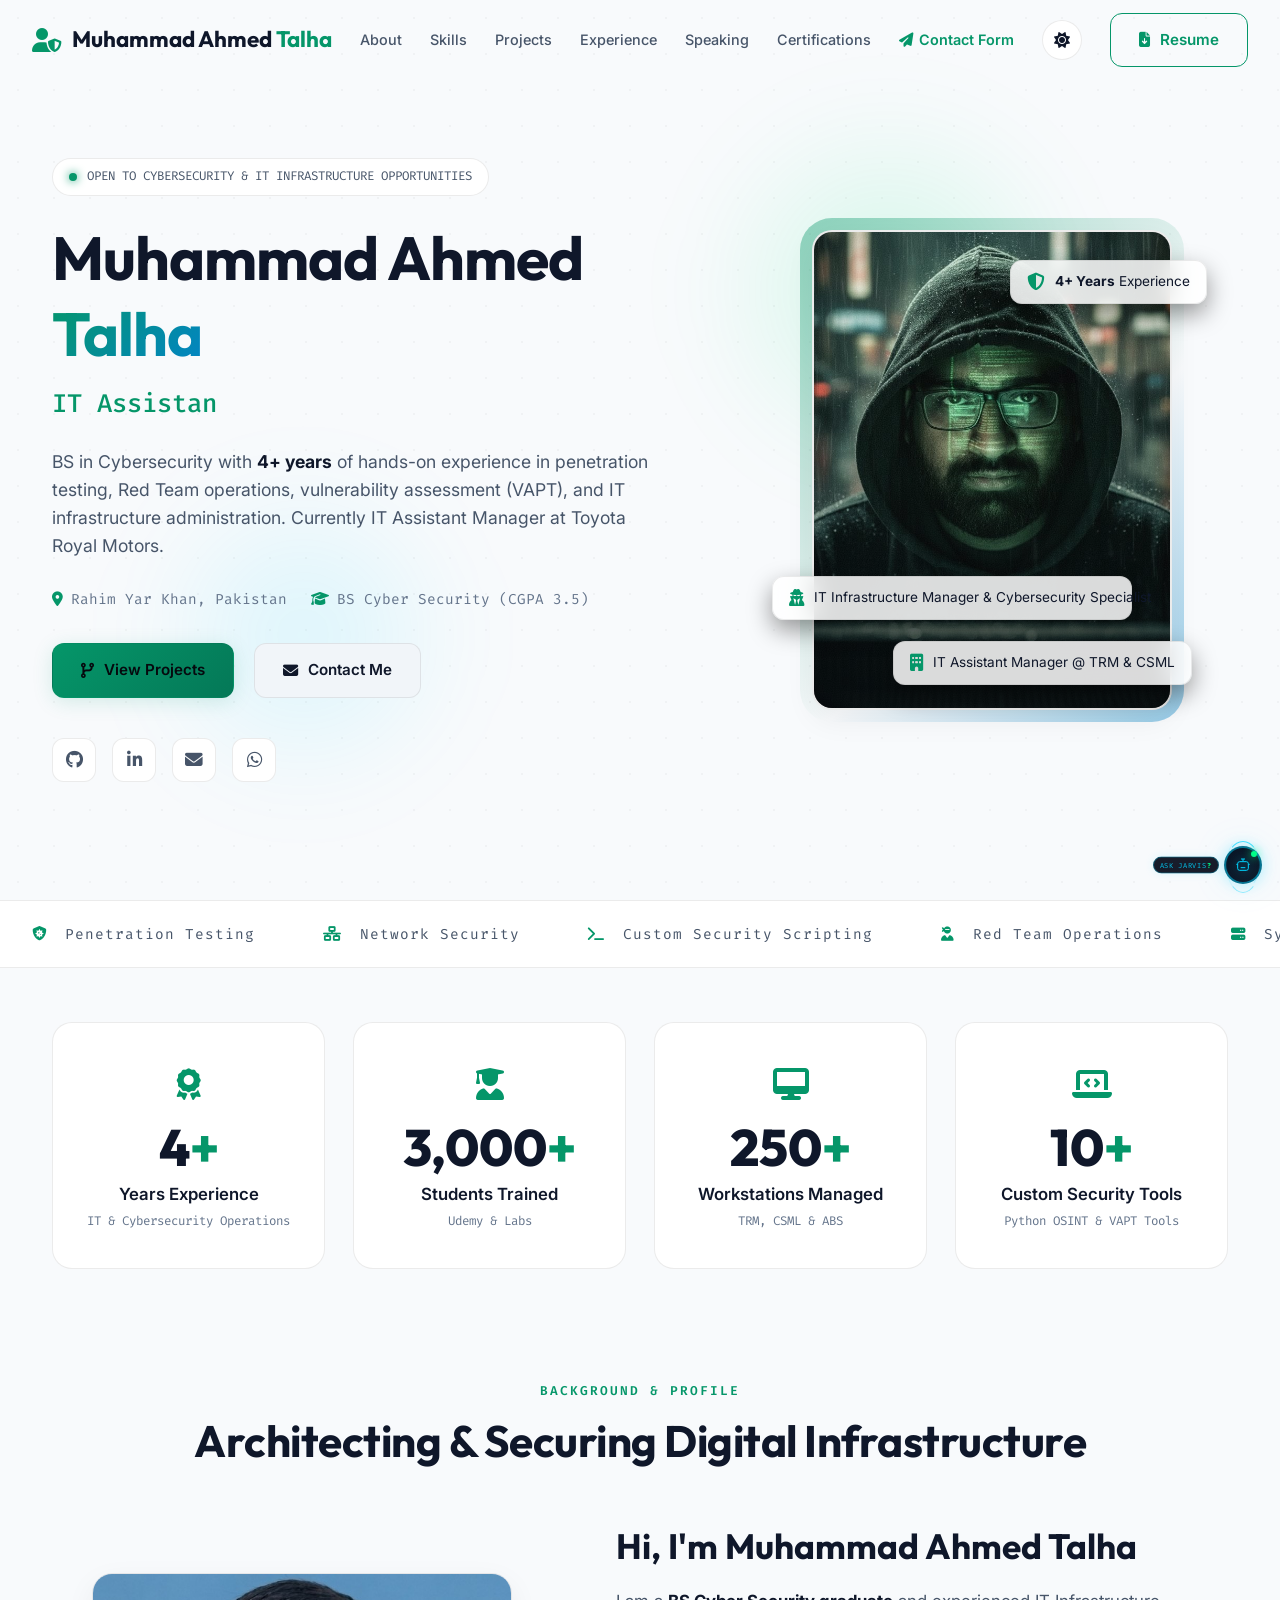
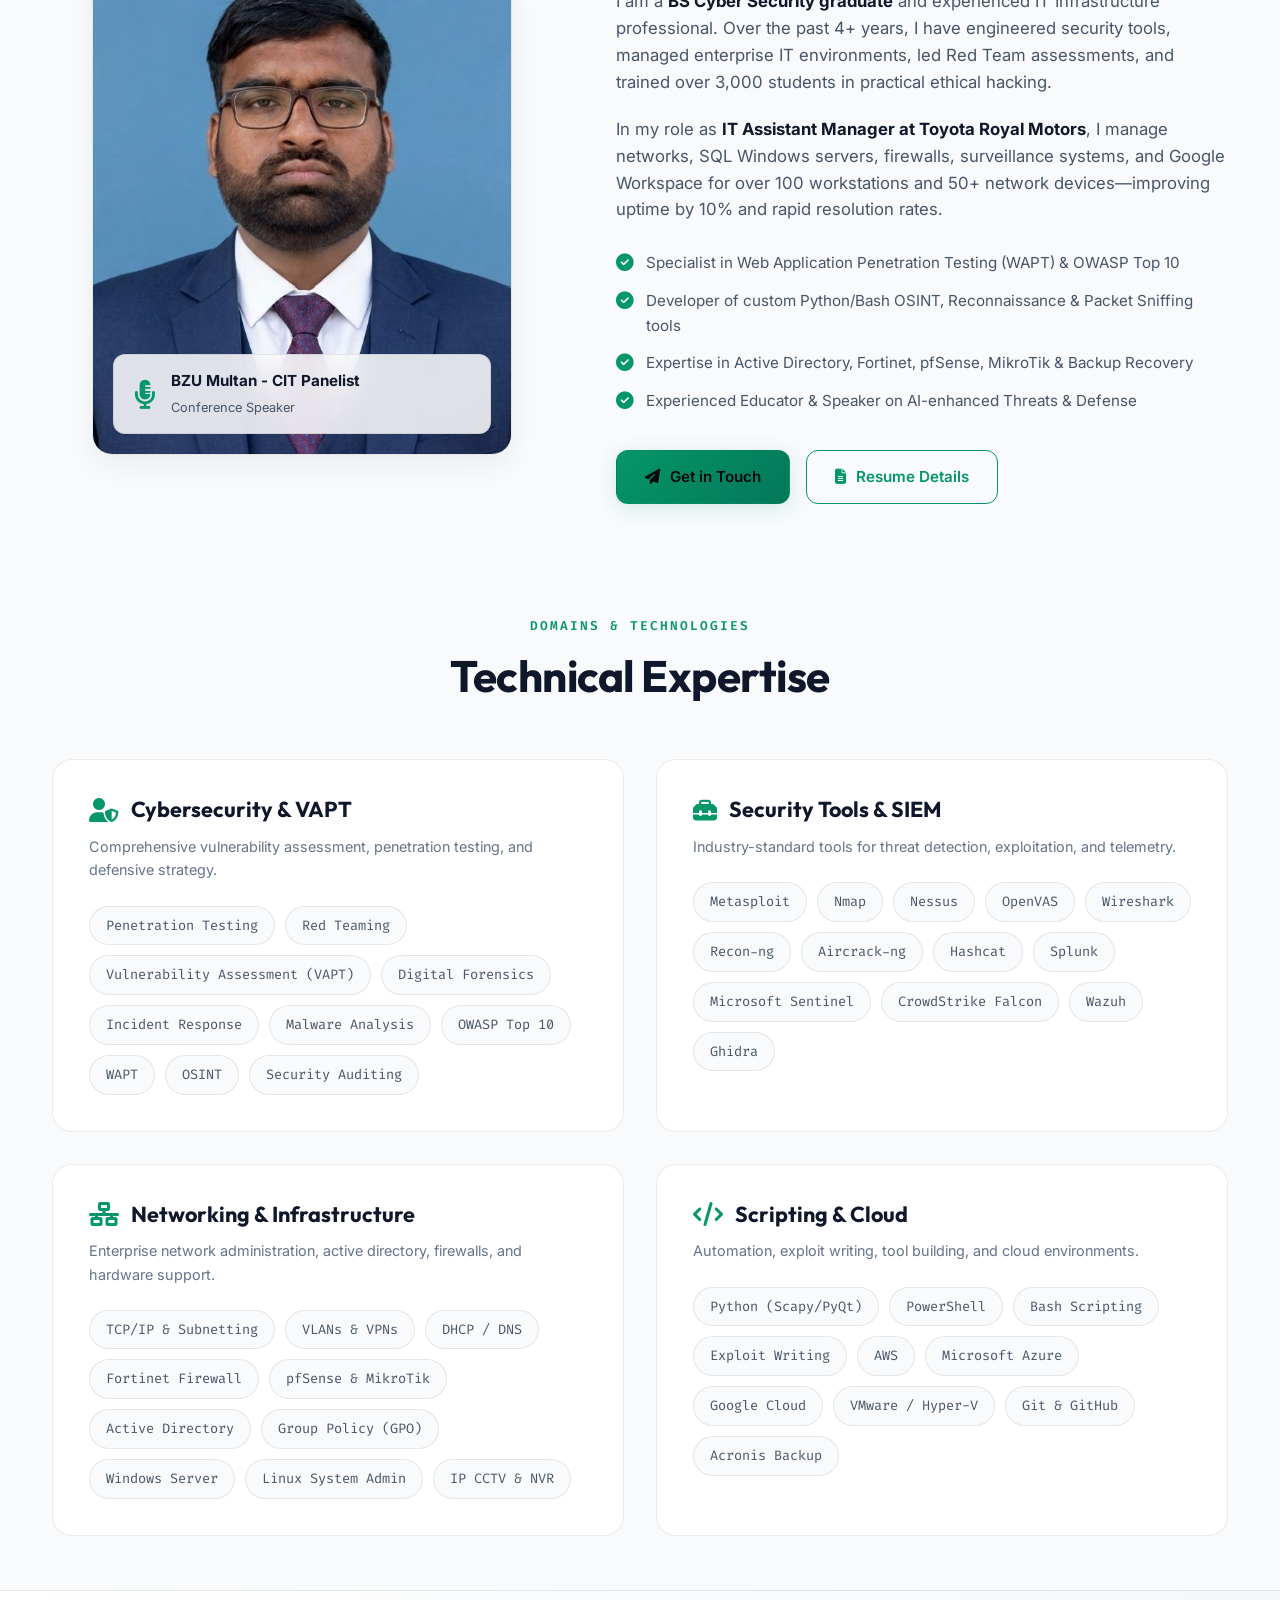
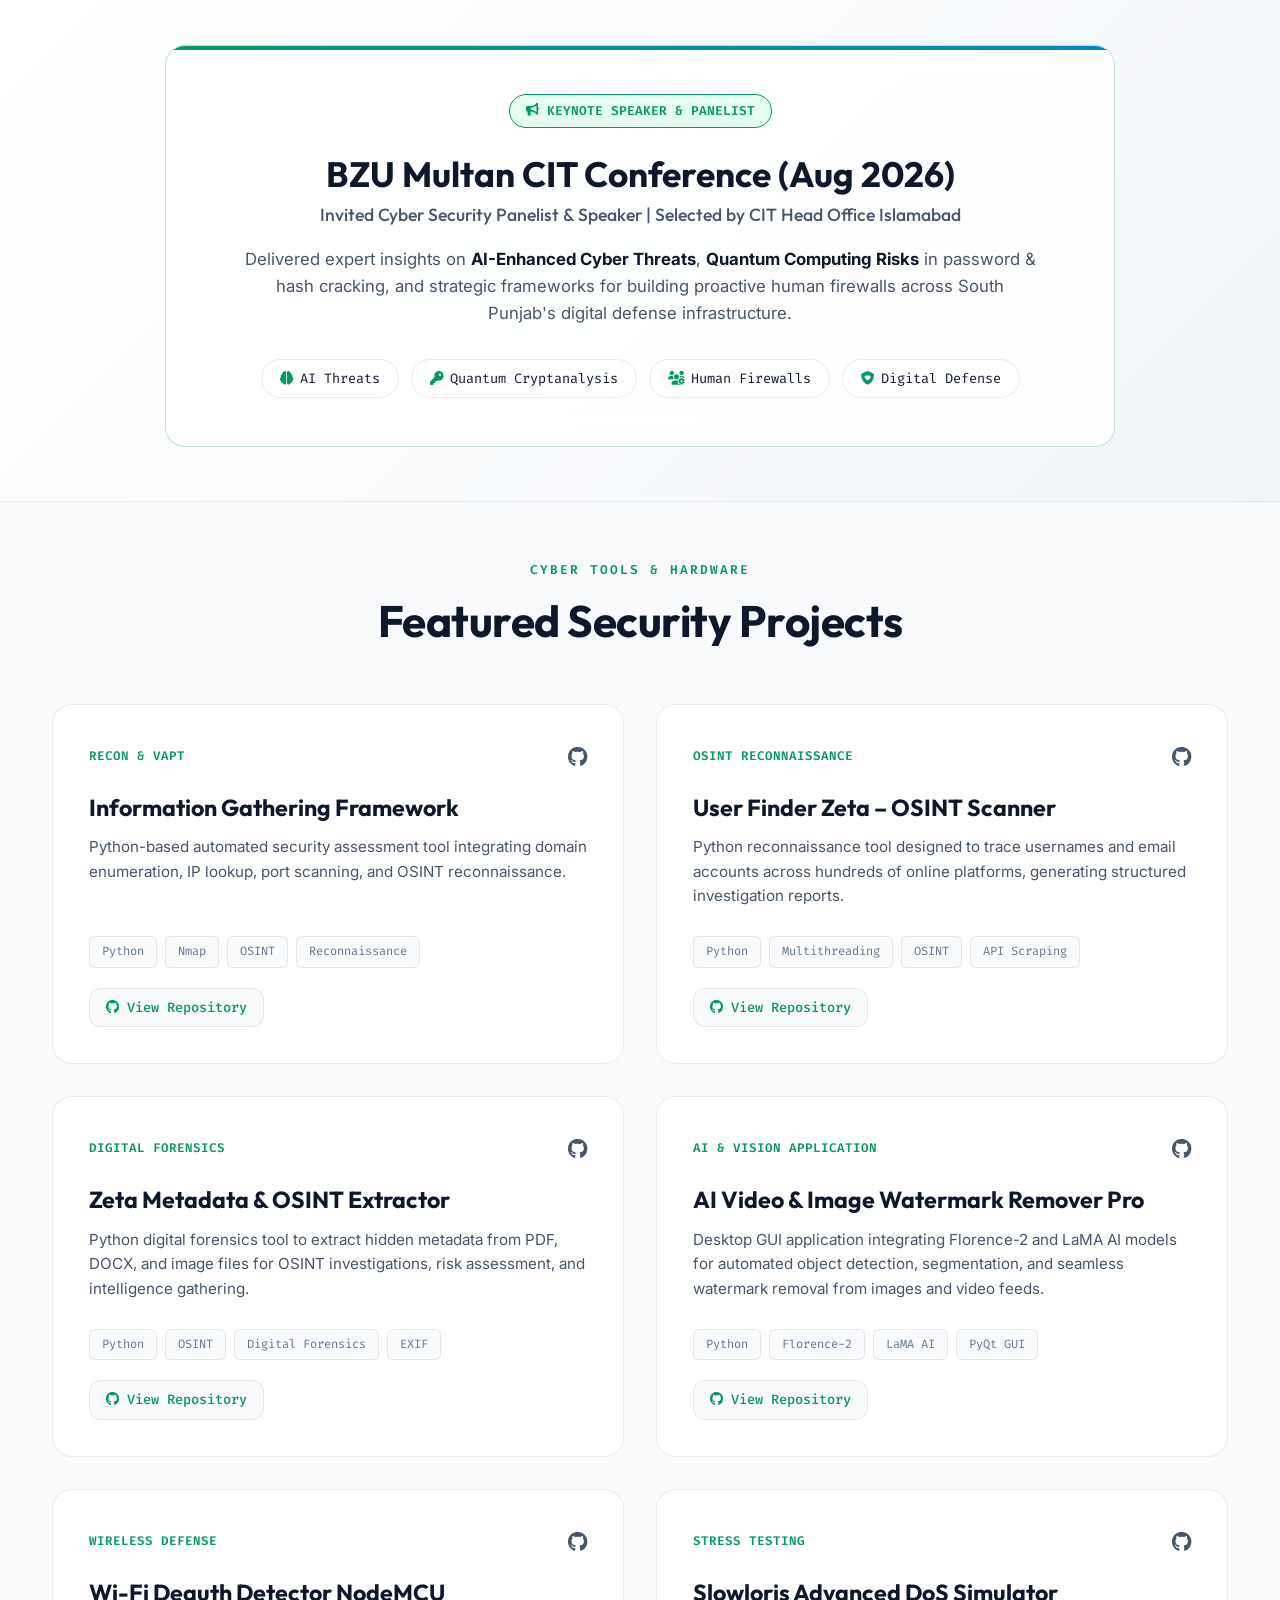
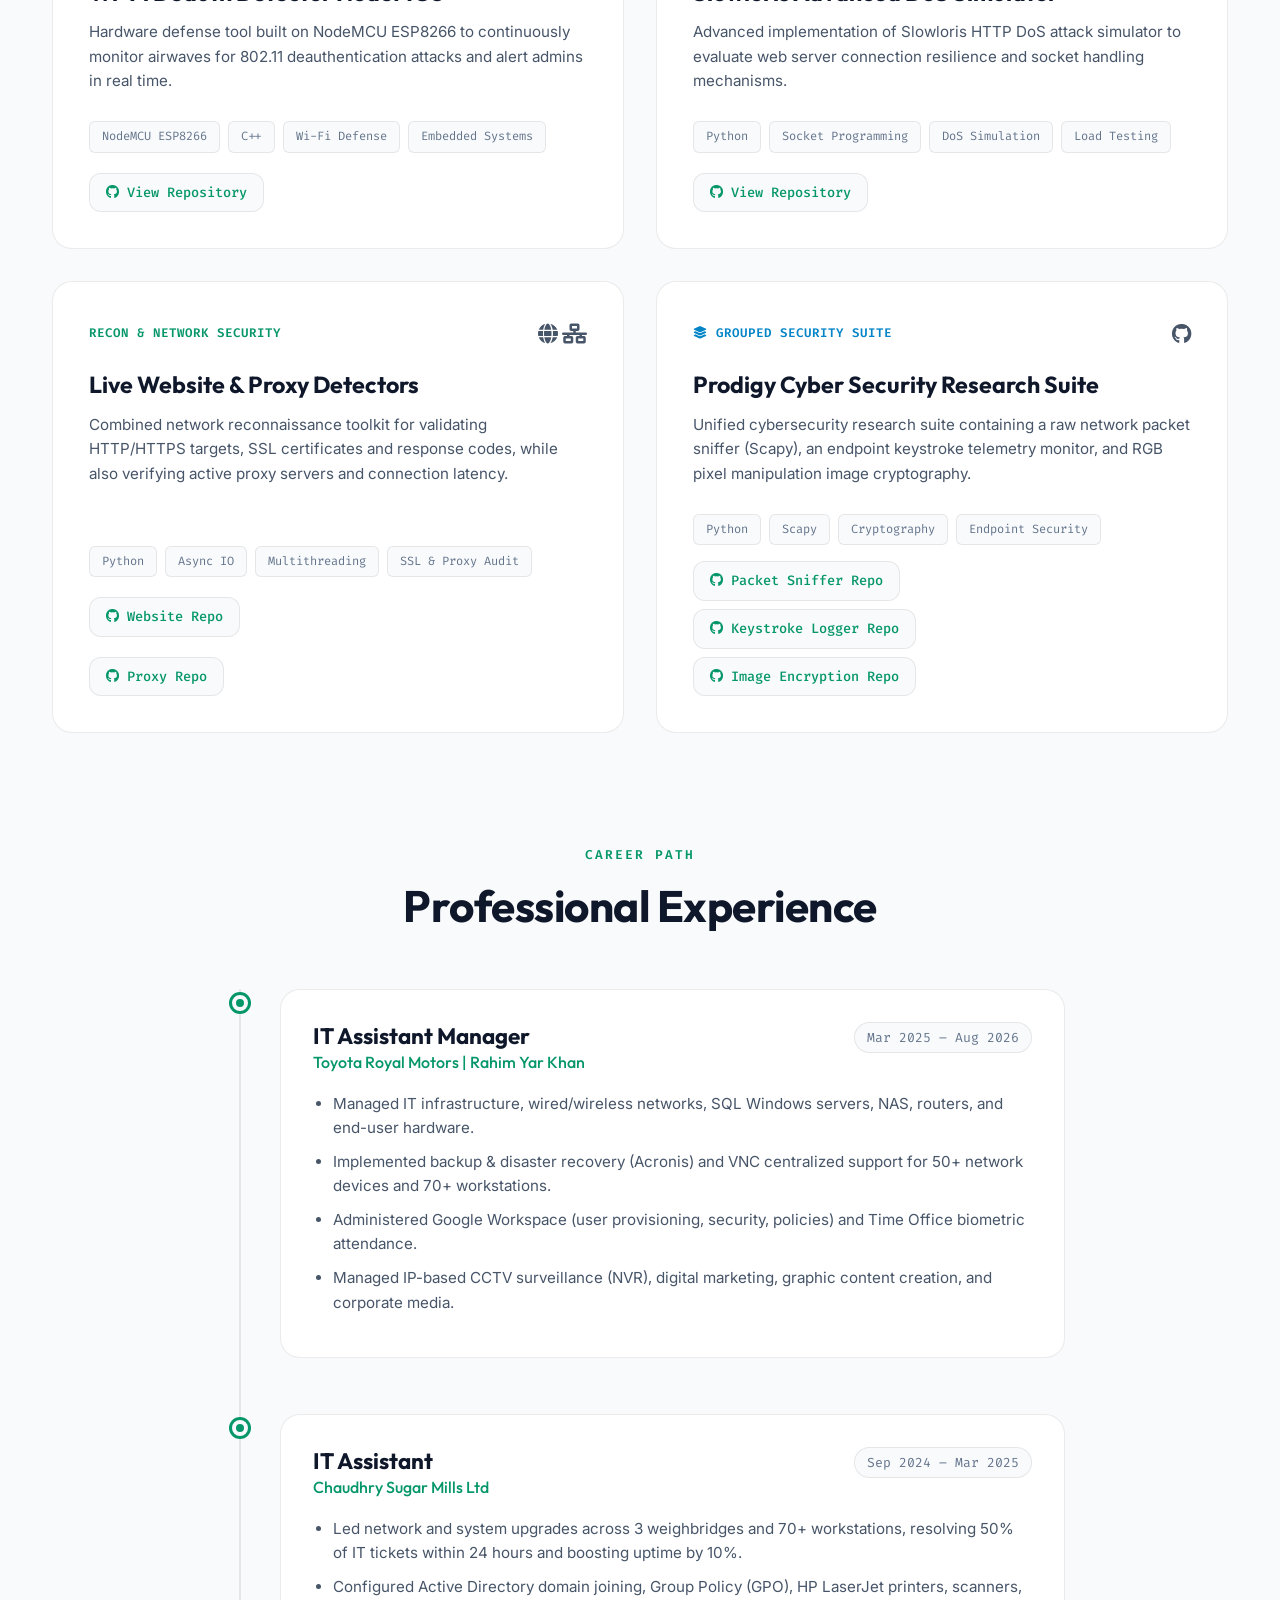
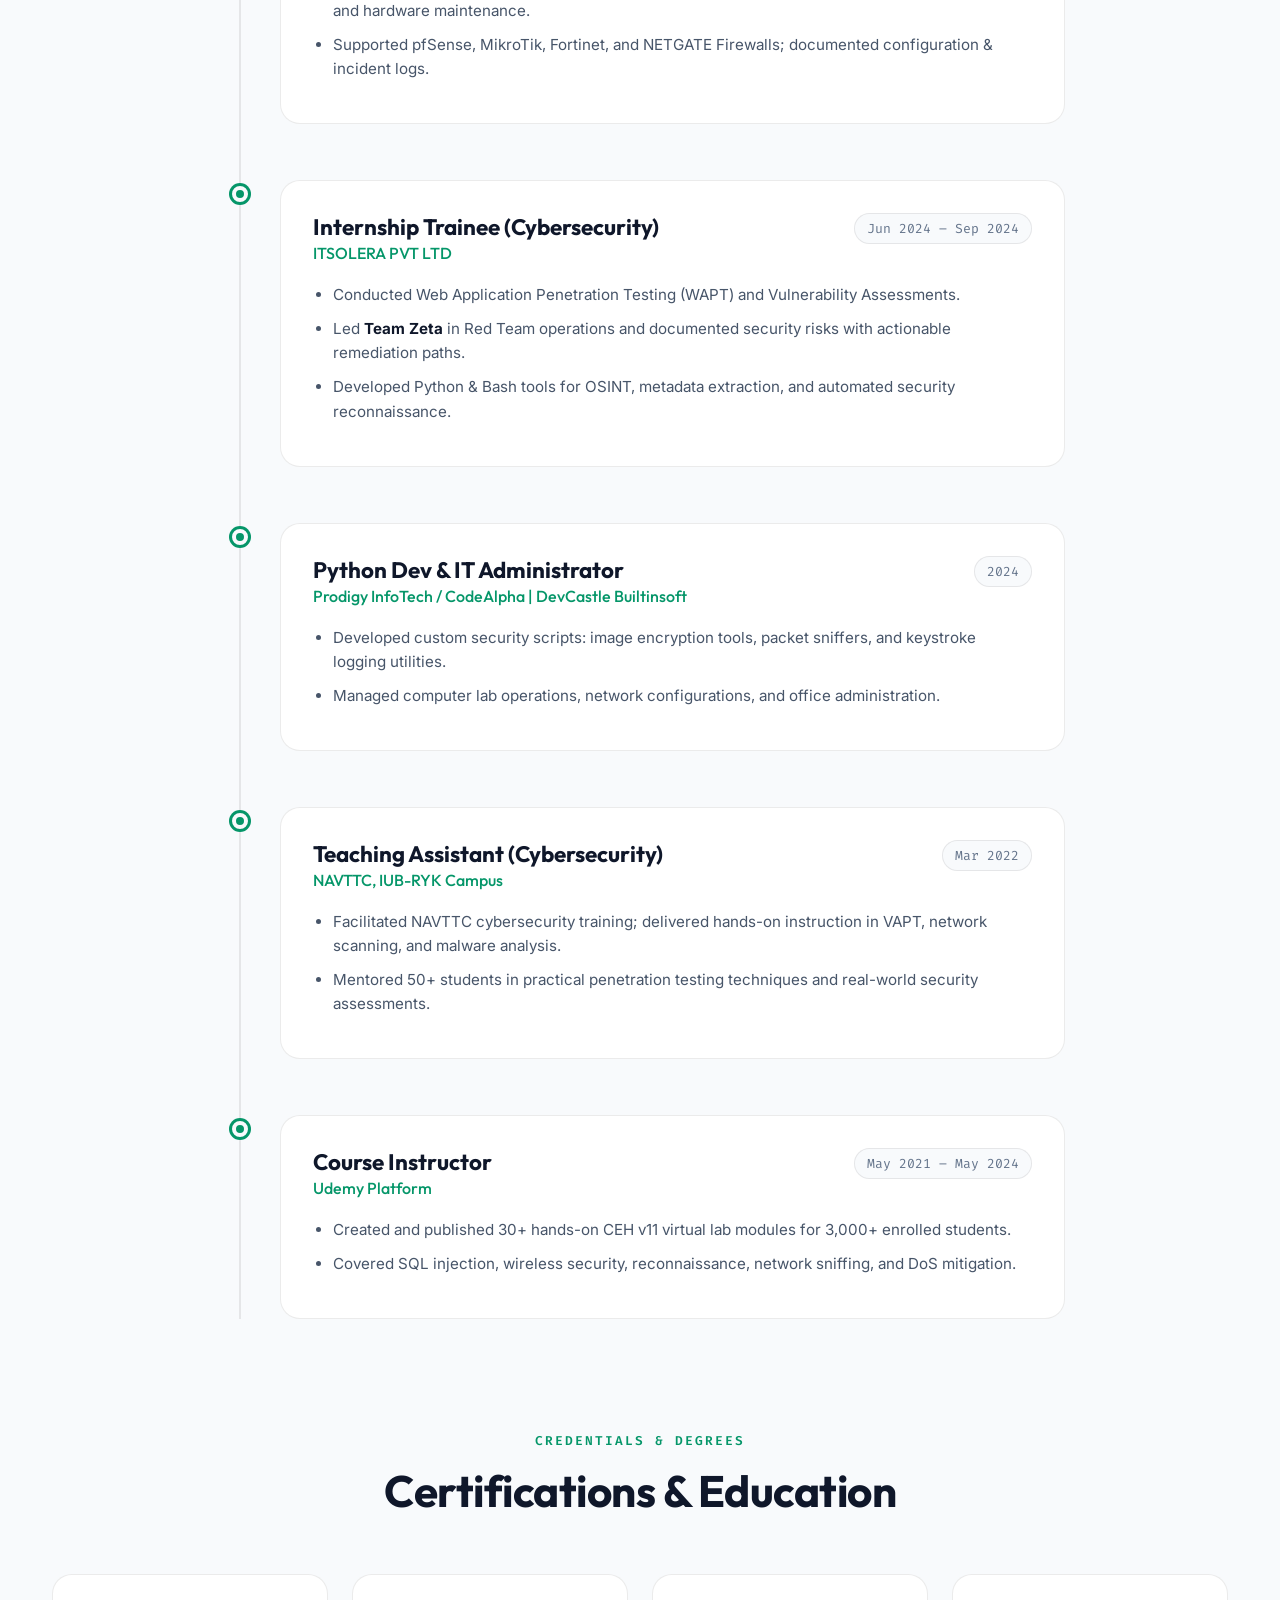
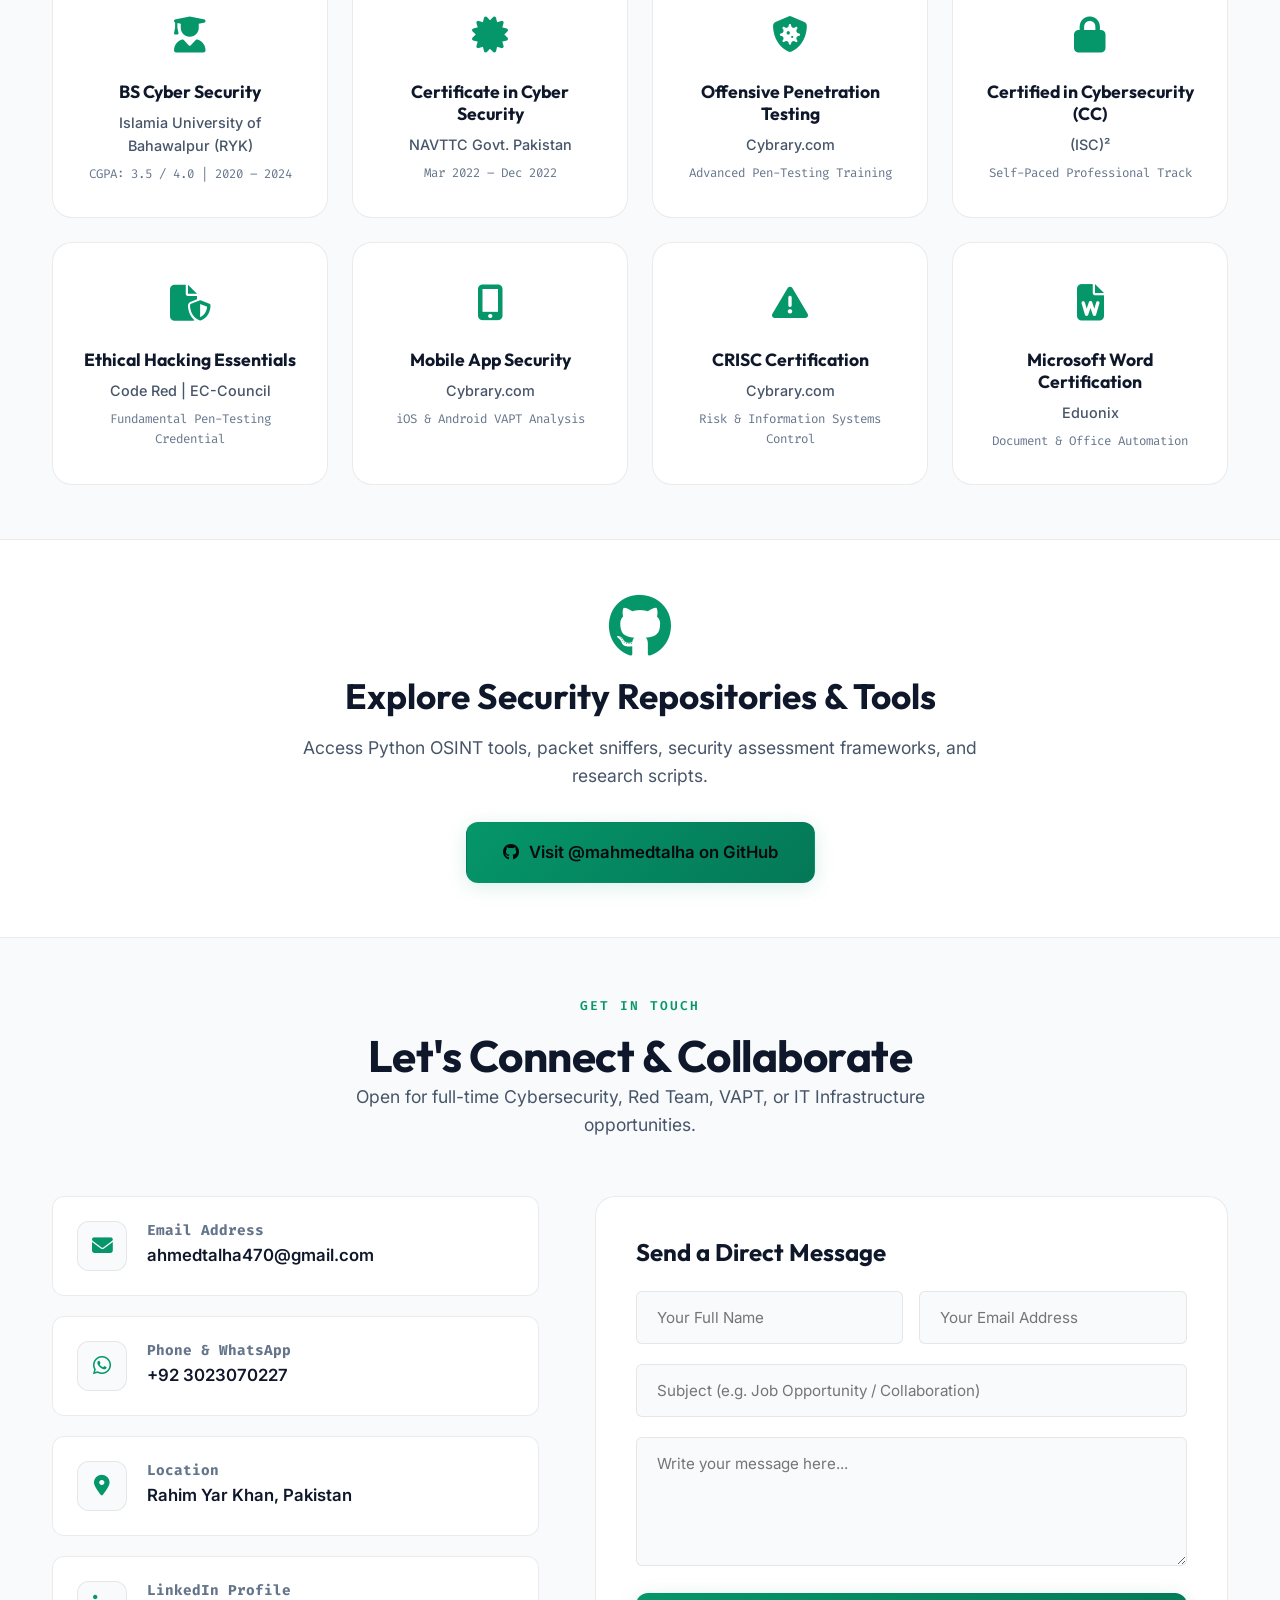
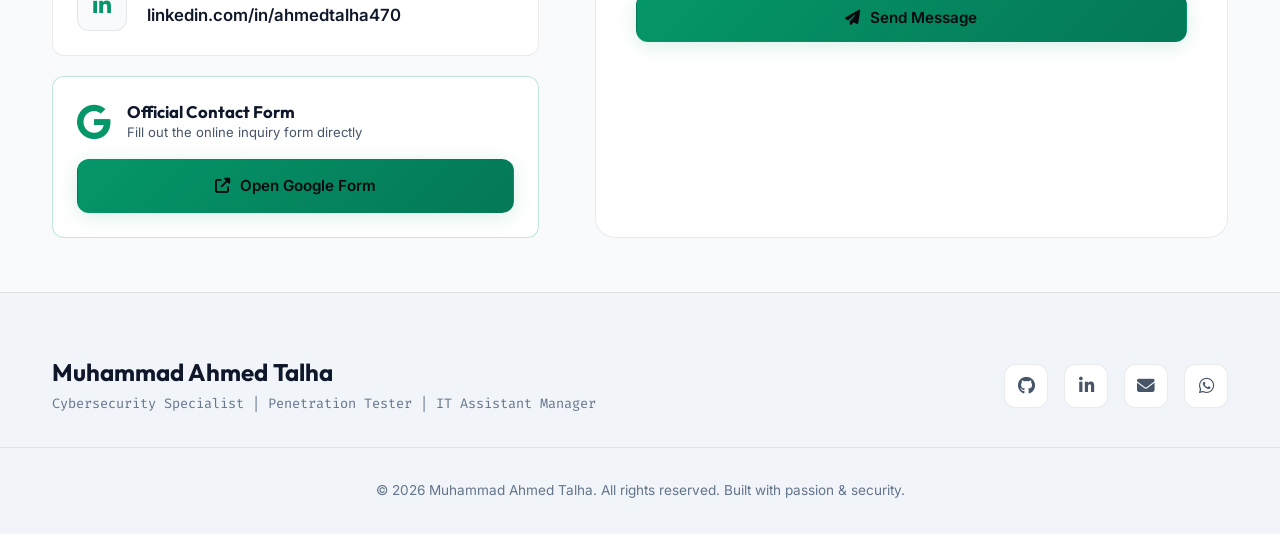
==== commit 81b6104d: "Add files via upload" ====
--- a/index.html
+++ b/index.html
@@ -4,7 +4,7 @@
 <head>
     <meta charset="UTF-8">
     <meta name="viewport" content="width=device-width, initial-scale=1.0">
-    <title>Muhammad Ahmed Talha | Cybersecurity & IT Infrastructure Specialist</title>
+    <title>Muhammad Ahmed Talha | Cybersecurity Instructor & IT Infrastructure Manager Specialist</title>
     <meta name="description"
         content="Portfolio of Muhammad Ahmed Talha - Cybersecurity Specialist, IT Assistant Manager, Penetration Tester, and Security Tool Developer with 4+ years of experience.">
     <meta name="keywords"
@@ -30,6 +30,7 @@
 
 <!-- Styles -->
 <link rel="stylesheet" href="style.css">
+<link rel="stylesheet" href="jarvis-aichatbot.css">
 
 <!-- Favicon -->
 <link rel="icon" type="image/jpeg" href="favicon.jpg?v=3">
@@ -64,11 +65,11 @@
                 <a href="#experience">Experience</a>
                 <a href="#speaking">Speaking</a>
                 <a href="#certifications">Certifications</a>
-                <a href="https://docs.google.com/forms/d/e/1FAIpQLScdbT_vnWj5tRU2b-XP_PdamjncAMHc3sgl6rGEUI8EHMe4QQ/viewform?usp=sharing&ouid=104892023531005443472"
+                <a href="https://docs.google.com/forms/d/e/1FAIpQLScdbT_vnWj5tRU2b-XP_PdamjncAMHc3sgl6rGEUI8EHMe4QQ/viewform?usp=sharing"
                     target="_blank" rel="noopener noreferrer" class="nav-contact-link"><i
                         class="fas fa-paper-plane"></i> Contact Form</a>
                 <button id="theme-toggle" aria-label="Toggle Theme"><i class="fas fa-moon"></i></button>
-                <a href="M-Ahmed-Talha-Resume-2026.pdf" class="btn btn-outline nav-resume" download target="_blank">
+                <a href="https://talha.dpdns.org/M-Ahmed-Talha-Resume-2026.pdf" class="btn btn-outline nav-resume" download target="_blank" rel="noopener noreferrer">
                     <i class="fas fa-file-download"></i> Resume
                 </a>
             </div>
@@ -87,9 +88,9 @@
         <a href="#experience">Experience</a>
         <a href="#speaking">Achievements</a>
         <a href="#certifications">Certifications</a>
-        <a href="https://docs.google.com/forms/d/e/1FAIpQLScdbT_vnWj5tRU2b-XP_PdamjncAMHc3sgl6rGEUI8EHMe4QQ/viewform?usp=sharing&ouid=104892023531005443472"
+        <a href="https://docs.google.com/forms/d/e/1FAIpQLScdbT_vnWj5tRU2b-XP_PdamjncAMHc3sgl6rGEUI8EHMe4QQ/viewform?usp=sharing"
             target="_blank" rel="noopener noreferrer"><i class="fas fa-paper-plane"></i> Contact Form</a>
-        <a href="M-Ahmed-Talha-Resume-2026.pdf" class="btn btn-primary" download target="_blank">
+        <a href="https://talha.dpdns.org/M-Ahmed-Talha-Resume-2026.pdf" class="btn btn-primary" download target="_blank" rel="noopener noreferrer">
             <i class="fas fa-download"></i> Download Resume PDF
         </a>
     </div>
@@ -124,14 +125,14 @@
 
                 <div class="hero-cta">
                     <a href="#projects" class="btn btn-primary"><i class="fas fa-code-branch"></i> View Projects</a>
-                    <a href="https://docs.google.com/forms/d/e/1FAIpQLScdbT_vnWj5tRU2b-XP_PdamjncAMHc3sgl6rGEUI8EHMe4QQ/viewform?usp=sharing&ouid=104892023531005443472"
+                    <a href="https://docs.google.com/forms/d/e/1FAIpQLScdbT_vnWj5tRU2b-XP_PdamjncAMHc3sgl6rGEUI8EHMe4QQ/viewform?usp=sharing"
                         target="_blank" rel="noopener noreferrer" class="btn btn-secondary">
                         <i class="fas fa-envelope"></i> Contact Me
                     </a>
                 </div>
 
                 <div class="social-links">
-                    <a href="https://github.com/matalha786" target="_blank" aria-label="GitHub"><i
+                    <a href="https://github.com/mahmedtalha" target="_blank" rel="noopener noreferrer" aria-label="GitHub"><i
                             class="fab fa-github"></i></a>
                     <a href="https://linkedin.com/in/ahmedtalha470" target="_blank" aria-label="LinkedIn"><i
                             class="fab fa-linkedin-in"></i></a>
@@ -207,9 +208,9 @@
             </div>
             <div class="stat-card reveal">
                 <div class="stat-icon"><i class="fas fa-desktop"></i></div>
-                <h3><span class="counter" data-target="200">200</span><span class="plus">+</span></h3>
+                <h3><span class="counter" data-target="250">250</span><span class="plus">+</span></h3>
                 <p>Workstations Managed</p>
-                <span class="stat-sub">TRM & CSML Systems</span>
+                <span class="stat-sub">TRM, CSML &amp; ABS</span>
             </div>
             <div class="stat-card reveal">
                 <div class="stat-icon"><i class="fas fa-laptop-code"></i></div>
@@ -248,7 +249,7 @@
                     <p class="about-description">
                         I am a <strong>BS Cyber Security graduate</strong> and experienced IT Infrastructure
                         professional. Over the past 4+ years, I have engineered security tools, managed enterprise IT
-                        environments, led Red Team assessments, and trained over 2,000 students in practical ethical
+                        environments, led Red Team assessments, and trained over 3,000 students in practical ethical
                         hacking.
                     </p>
                     <p class="about-description">
@@ -278,10 +279,10 @@
                     </div>
 
                     <div class="about-actions">
-                        <a href="https://docs.google.com/forms/d/e/1FAIpQLScdbT_vnWj5tRU2b-XP_PdamjncAMHc3sgl6rGEUI8EHMe4QQ/viewform?usp=sharing&ouid=104892023531005443472"
+                        <a href="https://docs.google.com/forms/d/e/1FAIpQLScdbT_vnWj5tRU2b-XP_PdamjncAMHc3sgl6rGEUI8EHMe4QQ/viewform?usp=sharing"
                             target="_blank" rel="noopener noreferrer" class="btn btn-primary"><i
                                 class="fas fa-paper-plane"></i> Get in Touch</a>
-                        <a href="M-Ahmed-Talha-Resume-2026.pdf" class="btn btn-outline" download target="_blank">
+                        <a href="https://talha.dpdns.org/M-Ahmed-Talha-Resume-2026.pdf" class="btn btn-outline" download target="_blank" rel="noopener noreferrer">
                             <i class="fas fa-file-alt"></i> Resume Details
                         </a>
                     </div>
@@ -400,7 +401,7 @@
                     <div class="project-header">
                         <span class="project-badge">Recon & VAPT</span>
                         <div class="project-links">
-                            <a href="https://github.com/matalha786/info-gathering" target="_blank"
+                            <a href="https://github.com/mahmedtalha/info-gathering" target="_blank"
                                 rel="noopener noreferrer" aria-label="GitHub"><i class="fab fa-github"></i></a>
                         </div>
                     </div>
@@ -410,7 +411,7 @@
                     <div class="tech-stack">
                         <span>Python</span><span>Nmap</span><span>OSINT</span><span>Reconnaissance</span>
                     </div>
-                    <a href="https://github.com/matalha786/info-gathering" target="_blank" rel="noopener noreferrer"
+                    <a href="https://github.com/mahmedtalha/info-gathering" target="_blank" rel="noopener noreferrer"
                         class="project-github-btn">
                         <i class="fab fa-github"></i> View Repository
                     </a>
@@ -421,7 +422,7 @@
                     <div class="project-header">
                         <span class="project-badge">OSINT Reconnaissance</span>
                         <div class="project-links">
-                            <a href="https://github.com/matalha786/user-finder" target="_blank"
+                            <a href="https://github.com/mahmedtalha/user-finder" target="_blank"
                                 rel="noopener noreferrer" aria-label="GitHub"><i class="fab fa-github"></i></a>
                         </div>
                     </div>
@@ -431,7 +432,7 @@
                     <div class="tech-stack">
                         <span>Python</span><span>Multithreading</span><span>OSINT</span><span>API Scraping</span>
                     </div>
-                    <a href="https://github.com/matalha786/user-finder" target="_blank" rel="noopener noreferrer"
+                    <a href="https://github.com/mahmedtalha/user-finder" target="_blank" rel="noopener noreferrer"
                         class="project-github-btn">
                         <i class="fab fa-github"></i> View Repository
                     </a>
@@ -442,7 +443,7 @@
                     <div class="project-header">
                         <span class="project-badge">Digital Forensics</span>
                         <div class="project-links">
-                            <a href="https://github.com/matalha786/meta-data-extractor-zeta" target="_blank"
+                            <a href="https://github.com/mahmedtalha/meta-data-extractor-zeta" target="_blank"
                                 rel="noopener noreferrer" aria-label="GitHub"><i class="fab fa-github"></i></a>
                         </div>
                     </div>
@@ -452,7 +453,7 @@
                     <div class="tech-stack">
                         <span>Python</span><span>OSINT</span><span>Digital Forensics</span><span>EXIF</span>
                     </div>
-                    <a href="https://github.com/matalha786/meta-data-extractor-zeta" target="_blank"
+                    <a href="https://github.com/mahmedtalha/meta-data-extractor-zeta" target="_blank"
                         rel="noopener noreferrer" class="project-github-btn">
                         <i class="fab fa-github"></i> View Repository
                     </a>
@@ -463,7 +464,7 @@
                     <div class="project-header">
                         <span class="project-badge">AI & Vision Application</span>
                         <div class="project-links">
-                            <a href="https://github.com/matalha786/AI-Video-Watermark-Remover-Pro" target="_blank"
+                            <a href="https://github.com/mahmedtalha/AI-Video-Watermark-Remover-Pro" target="_blank"
                                 rel="noopener noreferrer" aria-label="GitHub"><i class="fab fa-github"></i></a>
                         </div>
                     </div>
@@ -473,7 +474,7 @@
                     <div class="tech-stack">
                         <span>Python</span><span>Florence-2</span><span>LaMA AI</span><span>PyQt GUI</span>
                     </div>
-                    <a href="https://github.com/matalha786/AI-Video-Watermark-Remover-Pro" target="_blank"
+                    <a href="https://github.com/mahmedtalha/AI-Video-Watermark-Remover-Pro" target="_blank"
                         rel="noopener noreferrer" class="project-github-btn">
                         <i class="fab fa-github"></i> View Repository
                     </a>
@@ -484,7 +485,7 @@
                     <div class="project-header">
                         <span class="project-badge">Wireless Defense</span>
                         <div class="project-links">
-                            <a href="https://github.com/matalha786/WiFiDeauthDetectorNodeMCU" target="_blank"
+                            <a href="https://github.com/mahmedtalha/WiFiDeauthDetectorNodeMCU" target="_blank"
                                 rel="noopener noreferrer" aria-label="GitHub"><i class="fab fa-github"></i></a>
                         </div>
                     </div>
@@ -495,60 +496,18 @@
                         <span>NodeMCU ESP8266</span><span>C++</span><span>Wi-Fi Defense</span><span>Embedded
                             Systems</span>
                     </div>
-                    <a href="https://github.com/matalha786/WiFiDeauthDetectorNodeMCU" target="_blank"
+                    <a href="https://github.com/mahmedtalha/WiFiDeauthDetectorNodeMCU" target="_blank"
                         rel="noopener noreferrer" class="project-github-btn">
                         <i class="fab fa-github"></i> View Repository
                     </a>
                 </div>
 
-                <!-- 6. live-website-detector -->
-                <div class="project-card reveal">
-                    <div class="project-header">
-                        <span class="project-badge">Red Team Recon</span>
-                        <div class="project-links">
-                            <a href="https://github.com/matalha786/live-website-detector" target="_blank"
-                                rel="noopener noreferrer" aria-label="GitHub"><i class="fab fa-github"></i></a>
-                        </div>
-                    </div>
-                    <h3>Live Website Detector</h3>
-                    <p>High-speed HTTP/HTTPS live target validator that checks host status, SSL certificate validity,
-                        and HTTP response codes for target engagements.</p>
-                    <div class="tech-stack">
-                        <span>Python</span><span>Async IO</span><span>Network Recon</span><span>SSL Audit</span>
-                    </div>
-                    <a href="https://github.com/matalha786/live-website-detector" target="_blank"
-                        rel="noopener noreferrer" class="project-github-btn">
-                        <i class="fab fa-github"></i> View Repository
-                    </a>
-                </div>
-
-                <!-- 7. live-proxy-detector -->
-                <div class="project-card reveal">
-                    <div class="project-header">
-                        <span class="project-badge">Network Security</span>
-                        <div class="project-links">
-                            <a href="https://github.com/matalha786/live-proxy-detector" target="_blank"
-                                rel="noopener noreferrer" aria-label="GitHub"><i class="fab fa-github"></i></a>
-                        </div>
-                    </div>
-                    <h3>Live Proxy Detector</h3>
-                    <p>Multithreaded proxy verification tool built to scan active proxy servers, test connection
-                        latency, and prepare proxy lists for security testing.</p>
-                    <div class="tech-stack">
-                        <span>Python</span><span>Sockets</span><span>Network Security</span><span>Proxy Audit</span>
-                    </div>
-                    <a href="https://github.com/matalha786/live-proxy-detector" target="_blank"
-                        rel="noopener noreferrer" class="project-github-btn">
-                        <i class="fab fa-github"></i> View Repository
-                    </a>
-                </div>
-
-                <!-- 8. slowlorisAdvancedVersion -->
+                <!-- 6. slowlorisAdvancedVersion -->
                 <div class="project-card reveal">
                     <div class="project-header">
                         <span class="project-badge">Stress Testing</span>
                         <div class="project-links">
-                            <a href="https://github.com/matalha786/slowlorisAdvancedVersion" target="_blank"
+                            <a href="https://github.com/mahmedtalha/slowlorisAdvancedVersion" target="_blank"
                                 rel="noopener noreferrer" aria-label="GitHub"><i class="fab fa-github"></i></a>
                         </div>
                     </div>
@@ -559,19 +518,46 @@
                         <span>Python</span><span>Socket Programming</span><span>DoS Simulation</span><span>Load
                             Testing</span>
                     </div>
-                    <a href="https://github.com/matalha786/slowlorisAdvancedVersion" target="_blank"
+                    <a href="https://github.com/mahmedtalha/slowlorisAdvancedVersion" target="_blank"
                         rel="noopener noreferrer" class="project-github-btn">
                         <i class="fab fa-github"></i> View Repository
                     </a>
                 </div>
 
-                <!-- 9. Prodigy Security Tools (Grouped) -->
+                <!-- 7. live-website-and-proxy-detectors — second-last card -->
+                <div class="project-card reveal">
+                    <div class="project-header">
+                        <span class="project-badge">Recon &amp; Network Security</span>
+                        <div class="project-links">
+                            <a href="https://github.com/mahmedtalha/live-website-detector" target="_blank"
+                                rel="noopener noreferrer" aria-label="Live Website Detector GitHub"><i class="fas fa-globe"></i></a>
+                            <a href="https://github.com/mahmedtalha/live-proxy-detector" target="_blank"
+                                rel="noopener noreferrer" aria-label="Live Proxy Detector GitHub"><i class="fas fa-network-wired"></i></a>
+                        </div>
+                    </div>
+                    <h3>Live Website &amp; Proxy Detectors</h3>
+                    <p>Combined network reconnaissance toolkit for validating HTTP/HTTPS targets, SSL certificates and
+                        response codes, while also verifying active proxy servers and connection latency.</p>
+                    <div class="tech-stack">
+                        <span>Python</span><span>Async IO</span><span>Multithreading</span><span>SSL &amp; Proxy Audit</span>
+                    </div>
+                    <a href="https://github.com/mahmedtalha/live-website-detector" target="_blank"
+                        rel="noopener noreferrer" class="project-github-btn">
+                        <i class="fab fa-github"></i> Website Repo
+                    </a>
+                    <a href="https://github.com/mahmedtalha/live-proxy-detector" target="_blank"
+                        rel="noopener noreferrer" class="project-github-btn">
+                        <i class="fab fa-github"></i> Proxy Repo
+                    </a>
+                </div>
+
+                <!-- 8. Prodigy Security Tools (Grouped) -->
                 <div class="project-card grouped-suite-card reveal">
                     <div class="project-header">
                         <span class="project-badge fyp-badge"><i class="fas fa-layer-group"></i> Grouped Security
                             Suite</span>
                         <div class="project-links">
-                            <a href="https://github.com/matalha786" target="_blank" rel="noopener noreferrer"
+                            <a href="https://github.com/mahmedtalha" target="_blank" rel="noopener noreferrer"
                                 aria-label="GitHub"><i class="fab fa-github"></i></a>
                         </div>
                     </div>
@@ -582,15 +568,15 @@
                         <span>Python</span><span>Scapy</span><span>Cryptography</span><span>Endpoint Security</span>
                     </div>
                     <div class="grouped-repo-buttons">
-                        <a href="https://github.com/matalha786/PRODIGY_CS_05_packet_sniffer" target="_blank"
+                        <a href="https://github.com/mahmedtalha/PRODIGY_CS_05_packet_sniffer" target="_blank"
                             rel="noopener noreferrer" class="project-github-btn">
                             <i class="fab fa-github"></i> Packet Sniffer Repo
                         </a>
-                        <a href="https://github.com/matalha786/PRODIGY_CS_04_keylogger" target="_blank"
+                        <a href="https://github.com/mahmedtalha/PRODIGY_CS_04_keylogger" target="_blank"
                             rel="noopener noreferrer" class="project-github-btn">
                             <i class="fab fa-github"></i> Keystroke Logger Repo
                         </a>
-                        <a href="https://github.com/matalha786/PRODIGY_CS_02_Pixel_Manipulation_Image_Encryption"
+                        <a href="https://github.com/mahmedtalha/PRODIGY_CS_02_Pixel_Manipulation_Image_Encryption"
                             target="_blank" rel="noopener noreferrer" class="project-github-btn">
                             <i class="fab fa-github"></i> Image Encryption Repo
                         </a>
@@ -729,7 +715,7 @@
                             <span class="timeline-date">May 2021 – May 2024</span>
                         </div>
                         <ul>
-                            <li>Created and published 30+ hands-on CEH v11 virtual lab modules for 2,000+ enrolled
+                            <li>Created and published 30+ hands-on CEH v11 virtual lab modules for 3,000+ enrolled
                                 students.</li>
                             <li>Covered SQL injection, wireless security, reconnaissance, network sniffing, and DoS
                                 mitigation.</li>
@@ -816,9 +802,9 @@
                 <i class="fab fa-github github-big-icon"></i>
                 <h2>Explore Security Repositories & Tools</h2>
                 <p>Access Python OSINT tools, packet sniffers, security assessment frameworks, and research scripts.</p>
-                <a href="https://github.com/matalha786" target="_blank" rel="noopener noreferrer"
+                <a href="https://github.com/mahmedtalha" target="_blank" rel="noopener noreferrer"
                     class="btn btn-primary btn-lg">
-                    <i class="fab fa-github"></i> Visit @matalha786 on GitHub
+                    <i class="fab fa-github"></i> Visit @mahmedtalha on GitHub
                 </a>
             </div>
         </div>
@@ -878,7 +864,7 @@
                                 <p>Fill out the online inquiry form directly</p>
                             </div>
                         </div>
-                        <a href="https://docs.google.com/forms/d/e/1FAIpQLScdbT_vnWj5tRU2b-XP_PdamjncAMHc3sgl6rGEUI8EHMe4QQ/viewform?usp=sharing&ouid=104892023531005443472"
+                        <a href="https://docs.google.com/forms/d/e/1FAIpQLScdbT_vnWj5tRU2b-XP_PdamjncAMHc3sgl6rGEUI8EHMe4QQ/viewform?usp=sharing"
                             target="_blank" rel="noopener noreferrer" class="btn btn-primary btn-block">
                             <i class="fas fa-external-link-alt"></i> Open Google Form
                         </a>
@@ -914,7 +900,7 @@
                 <p>Cybersecurity Specialist | Penetration Tester | IT Assistant Manager</p>
             </div>
             <div class="social-links">
-                <a href="https://github.com/matalha786" target="_blank" aria-label="GitHub"><i
+                <a href="https://github.com/mahmedtalha" target="_blank" rel="noopener noreferrer" aria-label="GitHub"><i
                         class="fab fa-github"></i></a>
                 <a href="https://linkedin.com/in/ahmedtalha470" target="_blank" aria-label="LinkedIn"><i
                         class="fab fa-linkedin-in"></i></a>
@@ -936,6 +922,7 @@
 
     <!-- Scripts -->
     <script src="script.js"></script>
+    <script src="jarvis-aichatbot.js" defer></script>
 </body>
 
 </html>
--- a/style.css
+++ b/style.css
@@ -136,7 +136,7 @@
 }
 
 .section-padding {
-    padding: 110px 0;
+    padding: 54px 0;
 }
 
 .section-header {
@@ -541,6 +541,19 @@
     color: var(--primary-color);
     margin-bottom: 1.5rem;
     min-height: 2.2rem;
+    display: grid;
+}
+
+/* Reserve the longest role's space so the typewriter cannot shift the page. */
+.hero-subtitle::before,
+.hero-subtitle .typewriter {
+    grid-area: 1 / 1;
+}
+
+.hero-subtitle::before {
+    content: "Cybersecurity Specialist";
+    visibility: hidden;
+    pointer-events: none;
 }
 
 .hero-bio {
@@ -728,7 +741,9 @@
 
 .marquee {
     display: inline-block;
-    animation: marquee 35s linear infinite;
+    width: max-content;
+    max-width: none;
+    animation: marquee 18s linear infinite;
 }
 
 .marquee span {
@@ -770,6 +785,21 @@
     transition: all var(--transition-normal);
 }
 
+/* Quick staggered entrance for the statistics row. */
+.stat-card.reveal {
+    transform: translateY(18px) scale(0.98);
+    transition: opacity 240ms ease, transform 360ms cubic-bezier(0.16, 1, 0.3, 1),
+        border-color var(--transition-normal), box-shadow var(--transition-normal);
+}
+
+.stat-card.reveal:nth-child(2) { transition-delay: 55ms; }
+.stat-card.reveal:nth-child(3) { transition-delay: 110ms; }
+.stat-card.reveal:nth-child(4) { transition-delay: 165ms; }
+
+.stat-card.reveal.active {
+    transform: translateY(0) scale(1);
+}
+
 .stat-card:hover {
     transform: translateY(-6px);
     border-color: var(--primary-color);
@@ -788,6 +818,18 @@
     color: var(--text-primary);
     line-height: 1;
     margin-bottom: 0.5rem;
+}
+
+.stat-card h3.is-counting {
+    color: var(--primary-color);
+}
+
+.stat-card h3.count-complete {
+    animation: stat-number-pop 220ms ease-out;
+}
+
+@keyframes stat-number-pop {
+    50% { transform: scale(1.06); }
 }
 
 .stat-card .plus {
@@ -1647,7 +1689,7 @@
     }
 
     .section-padding {
-        padding: 70px 0;
+        padding: 36px 0;
     }
 
     .projects-grid {
@@ -1728,7 +1770,7 @@
 
     .hero-subtitle {
         font-size: 1.15rem;
-        min-height: auto;
+        min-height: 2.9rem;
         word-break: break-word;
     }
 
@@ -1881,4 +1923,4 @@
         padding: 10px 14px;
         font-size: 0.85rem;
     }
-}+}
--- a/jarvis-aichatbot.css
+++ b/jarvis-aichatbot.css
@@ -0,0 +1,808 @@
+/* =============================================
+   JARVIS AI CHATBOT — jarvis-aichatbot.css
+   ============================================= */
+
+#jarvis-assistant {
+  color-scheme: dark;
+  font-family: 'Inter', sans-serif;
+}
+
+#jarvis-chat-window[hidden],
+.jarvis-input-btn[hidden] {
+  display: none !important;
+}
+
+.jarvis-sr-only {
+  position: absolute !important;
+  width: 1px !important;
+  height: 1px !important;
+  padding: 0 !important;
+  margin: -1px !important;
+  overflow: hidden !important;
+  clip: rect(0, 0, 0, 0) !important;
+  white-space: nowrap !important;
+  border: 0 !important;
+}
+
+/* ── Launcher Button ── */
+#jarvis-launcher {
+  position: fixed;
+  left: auto;
+  right: calc(18px + var(--jarvis-viewport-right, 0px));
+  bottom: calc(max(16px, env(safe-area-inset-bottom)) + var(--jarvis-viewport-bottom, 0px));
+  z-index: 9999;
+  display: flex;
+  flex-direction: column;
+  align-items: center;
+  gap: 4px;
+  cursor: pointer;
+  border: none;
+  background: transparent;
+  padding: 0;
+}
+
+#jarvis-launcher .jarvis-btn-core {
+  position: relative;
+  width: 38px;
+  height: 38px;
+  border-radius: 50%;
+  background: linear-gradient(135deg, #0a0f1e 0%, #111827 100%);
+  border: 2px solid rgba(0, 212, 255, 0.5);
+  box-shadow: 0 0 16px rgba(0, 212, 255, 0.3), 0 0 40px rgba(0, 212, 255, 0.1), inset 0 0 20px rgba(0, 212, 255, 0.05);
+  display: flex;
+  align-items: center;
+  justify-content: center;
+  transition: transform 0.2s ease, box-shadow 0.2s ease, border-color 0.2s ease;
+}
+
+#jarvis-launcher .jarvis-btn-core svg {
+  width: 16px;
+  height: 16px;
+  color: #00d4ff;
+  fill: none;
+  stroke: #00d4ff;
+  stroke-width: 1.5;
+  filter: drop-shadow(0 0 6px rgba(0, 212, 255, 0.8));
+}
+
+/* Spinning outer ring */
+#jarvis-launcher .jarvis-ring {
+  position: absolute;
+  width: 48px;
+  height: 48px;
+  border-radius: 50%;
+  border: 1.5px solid transparent;
+  border-top-color: rgba(0, 212, 255, 0.7);
+  border-right-color: rgba(0, 212, 255, 0.2);
+  animation: jarvis-spin 3s linear infinite;
+  top: 50%;
+  left: 50%;
+  transform: translate(-50%, -50%);
+  pointer-events: none;
+}
+
+#jarvis-launcher .jarvis-ring-2 {
+  position: absolute;
+  width: 56px;
+  height: 56px;
+  border-radius: 50%;
+  border: 1px solid transparent;
+  border-bottom-color: rgba(0, 212, 255, 0.4);
+  border-left-color: rgba(0, 212, 255, 0.1);
+  animation: jarvis-spin-rev 5s linear infinite;
+  top: 50%;
+  left: 50%;
+  transform: translate(-50%, -50%);
+  pointer-events: none;
+}
+
+/* Pulse dot */
+#jarvis-launcher .jarvis-pulse {
+  position: absolute;
+  top: 3px;
+  right: 3px;
+  width: 6px;
+  height: 6px;
+  border-radius: 50%;
+  background: #00ff88;
+  box-shadow: 0 0 8px #00ff88;
+  animation: jarvis-pulse 2s ease-in-out infinite;
+}
+
+#jarvis-launcher .jarvis-label {
+  position: absolute;
+  right: calc(100% + 5px);
+  top: 50%;
+  bottom: auto;
+  width: max-content;
+  max-width: none;
+  overflow: visible;
+  transform: translateY(-50%);
+  font-family: 'Fira Code', monospace;
+  font-size: 7px;
+  letter-spacing: 0.65px;
+  color: rgba(0, 212, 255, 0.9);
+  background: rgba(9, 14, 29, 0.94);
+  border: 1px solid rgba(0, 212, 255, 0.3);
+  border-radius: 12px;
+  padding: 3px 6px;
+  box-shadow: 0 0 10px rgba(0, 212, 255, 0.12);
+  text-transform: uppercase;
+  white-space: nowrap;
+  user-select: none;
+  transition: opacity 0.18s ease, visibility 0.18s ease, border-color 0.2s ease,
+    box-shadow 0.2s ease, color 0.2s ease;
+}
+
+#jarvis-launcher .jarvis-question {
+  color: #00ff88;
+  font-weight: 700;
+  margin-left: 1px;
+}
+
+.jarvis-chat-visible #jarvis-launcher .jarvis-label {
+  opacity: 0;
+  visibility: hidden;
+  pointer-events: none;
+}
+
+#jarvis-launcher:hover .jarvis-label,
+#jarvis-launcher:focus-visible .jarvis-label {
+  color: #7cecff;
+  border-color: rgba(0, 212, 255, 0.65);
+  box-shadow: 0 0 14px rgba(0, 212, 255, 0.25);
+}
+
+/* Tooltip */
+#jarvis-launcher .jarvis-tooltip {
+  display: none;
+}
+
+#jarvis-launcher:hover .jarvis-tooltip {
+  display: none;
+}
+
+#jarvis-launcher:hover .jarvis-btn-core {
+  transform: scale(1.08);
+  border-color: rgba(0, 212, 255, 0.9);
+  box-shadow: 0 0 24px rgba(0, 212, 255, 0.5), 0 0 60px rgba(0, 212, 255, 0.2), inset 0 0 20px rgba(0, 212, 255, 0.1);
+}
+
+/* ── Chat Window ── */
+#jarvis-chat-window {
+  position: fixed;
+  left: auto;
+  right: calc(18px + var(--jarvis-viewport-right, 0px));
+  bottom: calc(78px + var(--jarvis-viewport-bottom, 0px));
+  width: min(330px, calc(var(--jarvis-viewport-width, 100vw) - 56px));
+  height: min(600px, calc(var(--jarvis-viewport-height, 100vh) - 125px));
+  z-index: 9998;
+  display: flex;
+  flex-direction: column;
+  background: linear-gradient(160deg, #090e1d 0%, #0d1424 60%, #0a1628 100%);
+  border: 1px solid rgba(0, 212, 255, 0.25);
+  border-radius: 16px;
+  box-shadow: 0 0 40px rgba(0, 212, 255, 0.15), 0 20px 60px rgba(0, 0, 0, 0.6), inset 0 1px 0 rgba(0, 212, 255, 0.1);
+  overflow: hidden;
+  opacity: 0;
+  transform: translateY(20px) scale(0.96);
+  pointer-events: none;
+  transition: opacity 0.25s ease, transform 0.25s ease;
+  font-family: 'Inter', sans-serif;
+}
+
+#jarvis-chat-window.jarvis-open {
+  opacity: 1;
+  transform: translateY(0) scale(1);
+  pointer-events: all;
+}
+
+#jarvis-chat-window.jarvis-minimized {
+  height: 64px;
+  overflow: hidden;
+}
+
+#jarvis-chat-window.jarvis-minimized #jarvis-messages,
+#jarvis-chat-window.jarvis-minimized #jarvis-input-area {
+  visibility: hidden;
+}
+
+/* Scanline effect */
+#jarvis-chat-window::before {
+  content: '';
+  position: absolute;
+  inset: 0;
+  background: repeating-linear-gradient(0deg,
+      transparent,
+      transparent 2px,
+      rgba(0, 212, 255, 0.012) 2px,
+      rgba(0, 212, 255, 0.012) 4px);
+  pointer-events: none;
+  z-index: 0;
+  border-radius: 16px;
+}
+
+/* ── Chat Header ── */
+#jarvis-header {
+  position: relative;
+  z-index: 1;
+  display: flex;
+  align-items: center;
+  gap: 7px;
+  padding: 5px 9px;
+  background: linear-gradient(90deg, rgba(0, 212, 255, 0.08) 0%, transparent 100%);
+  border-bottom: 1px solid rgba(0, 212, 255, 0.15);
+  flex-shrink: 0;
+}
+
+.jarvis-header-icon {
+  width: 26px;
+  height: 26px;
+  border-radius: 50%;
+  background: linear-gradient(135deg, rgba(0, 212, 255, 0.15), rgba(0, 212, 255, 0.05));
+  border: 1.5px solid rgba(0, 212, 255, 0.4);
+  display: flex;
+  align-items: center;
+  justify-content: center;
+  flex-shrink: 0;
+  box-shadow: 0 0 10px rgba(0, 212, 255, 0.2);
+}
+
+.jarvis-header-icon svg {
+  width: 12px;
+  height: 12px;
+  stroke: #00d4ff;
+  fill: none;
+  stroke-width: 1.5;
+}
+
+.jarvis-header-info {
+  flex: 1;
+}
+
+.jarvis-header-info h2 {
+  font-family: 'Outfit', sans-serif;
+  font-size: 13px;
+  font-weight: 700;
+  color: #00d4ff;
+  letter-spacing: 2px;
+  margin: 0;
+  line-height: 1;
+  text-shadow: 0 0 10px rgba(0, 212, 255, 0.5);
+}
+
+.jarvis-header-info p {
+  font-size: 8px;
+  color: rgba(200, 220, 255, 0.5);
+  letter-spacing: 0.5px;
+  margin: 1px 0 0 0;
+}
+
+.jarvis-online-badge {
+  display: flex;
+  align-items: center;
+  gap: 4px;
+  font-size: 8px;
+  color: #00ff88;
+  font-family: 'Fira Code', monospace;
+  letter-spacing: 0.5px;
+}
+
+.jarvis-online-dot {
+  width: 5px;
+  height: 5px;
+  border-radius: 50%;
+  background: #00ff88;
+  box-shadow: 0 0 6px #00ff88;
+  animation: jarvis-pulse 2s ease-in-out infinite;
+}
+
+.jarvis-header-controls {
+  display: flex;
+  gap: 4px;
+  align-items: center;
+}
+
+.jarvis-ctrl-btn {
+  width: 24px;
+  height: 24px;
+  border-radius: 5px;
+  border: 1px solid rgba(0, 212, 255, 0.2);
+  background: rgba(0, 212, 255, 0.06);
+  color: rgba(0, 212, 255, 0.6);
+  cursor: pointer;
+  display: flex;
+  align-items: center;
+  justify-content: center;
+  transition: all 0.15s ease;
+  font-size: 10px;
+}
+
+.jarvis-ctrl-btn:hover {
+  background: rgba(0, 212, 255, 0.15);
+  color: #00d4ff;
+  border-color: rgba(0, 212, 255, 0.5);
+}
+
+#jarvis-assistant button:focus-visible,
+#jarvis-assistant a:focus-visible,
+#jarvis-assistant textarea:focus-visible {
+  outline: 2px solid #7cecff;
+  outline-offset: 2px;
+}
+
+.jarvis-ctrl-btn.jarvis-close-btn:hover {
+  background: rgba(255, 60, 60, 0.15);
+  color: #ff4444;
+  border-color: rgba(255, 60, 60, 0.4);
+}
+
+/* ── Messages Area ── */
+#jarvis-messages {
+  position: relative;
+  z-index: 1;
+  flex: 1;
+  overflow-y: auto;
+  padding: 16px;
+  display: flex;
+  flex-direction: column;
+  gap: 14px;
+  scroll-behavior: smooth;
+}
+
+#jarvis-messages::-webkit-scrollbar {
+  width: 4px;
+}
+
+#jarvis-messages::-webkit-scrollbar-track {
+  background: transparent;
+}
+
+#jarvis-messages::-webkit-scrollbar-thumb {
+  background: rgba(0, 212, 255, 0.2);
+  border-radius: 4px;
+}
+
+/* Message bubbles */
+.jarvis-msg {
+  display: flex;
+  gap: 10px;
+  max-width: 92%;
+  animation: jarvis-msg-in 0.3s ease;
+}
+
+.jarvis-msg.jarvis-msg-bot {
+  align-self: flex-start;
+}
+
+.jarvis-msg.jarvis-msg-user {
+  align-self: flex-end;
+  flex-direction: row-reverse;
+}
+
+.jarvis-msg-avatar {
+  width: 28px;
+  height: 28px;
+  border-radius: 50%;
+  background: linear-gradient(135deg, rgba(0, 212, 255, 0.15), rgba(0, 212, 255, 0.05));
+  border: 1px solid rgba(0, 212, 255, 0.35);
+  display: flex;
+  align-items: center;
+  justify-content: center;
+  flex-shrink: 0;
+  margin-top: 2px;
+}
+
+.jarvis-msg-avatar svg {
+  width: 14px;
+  height: 14px;
+  stroke: #00d4ff;
+  fill: none;
+  stroke-width: 1.5;
+}
+
+.jarvis-msg-bubble {
+  max-width: calc(100% - 40px);
+}
+
+.jarvis-msg-meta {
+  font-size: 9px;
+  color: rgba(150, 180, 220, 0.4);
+  font-family: 'Fira Code', monospace;
+  margin-bottom: 4px;
+  letter-spacing: 0.5px;
+}
+
+.jarvis-msg-user .jarvis-msg-meta {
+  text-align: right;
+}
+
+.jarvis-msg-text {
+  padding: 10px 14px;
+  border-radius: 12px;
+  font-size: 13px;
+  line-height: 1.6;
+  word-break: break-word;
+}
+
+.jarvis-msg-text p {
+  margin: 0;
+  color: inherit;
+}
+
+.jarvis-msg-bot .jarvis-msg-text {
+  background: rgba(0, 212, 255, 0.07);
+  border: 1px solid rgba(0, 212, 255, 0.15);
+  color: rgba(200, 230, 255, 0.9);
+  border-radius: 4px 12px 12px 12px;
+}
+
+.jarvis-msg-user .jarvis-msg-text {
+  background: linear-gradient(135deg, rgba(0, 212, 255, 0.18), rgba(0, 150, 200, 0.12));
+  border: 1px solid rgba(0, 212, 255, 0.25);
+  color: #e0f4ff;
+  border-radius: 12px 4px 12px 12px;
+  text-align: right;
+}
+
+.jarvis-msg-text strong {
+  color: #00d4ff;
+}
+
+.jarvis-msg-text ul {
+  margin: 6px 0 0 0;
+  padding-left: 18px;
+}
+
+.jarvis-msg-text li {
+  margin-bottom: 3px;
+  color: rgba(180, 220, 255, 0.85);
+}
+
+/* Action buttons */
+.jarvis-actions {
+  display: flex;
+  flex-wrap: wrap;
+  gap: 6px;
+  margin-top: 8px;
+}
+
+.jarvis-action-btn {
+  display: inline-flex;
+  align-items: center;
+  gap: 5px;
+  padding: 5px 12px;
+  border-radius: 20px;
+  border: 1px solid rgba(0, 212, 255, 0.35);
+  background: rgba(0, 212, 255, 0.07);
+  color: #00d4ff;
+  font-size: 11px;
+  font-family: 'Fira Code', monospace;
+  cursor: pointer;
+  transition: all 0.15s ease;
+  text-decoration: none;
+  white-space: nowrap;
+}
+
+.jarvis-action-btn:hover {
+  background: rgba(0, 212, 255, 0.18);
+  border-color: rgba(0, 212, 255, 0.6);
+  box-shadow: 0 0 10px rgba(0, 212, 255, 0.2);
+  color: #00d4ff;
+  text-decoration: none;
+}
+
+/* Typing indicator */
+.jarvis-typing {
+  display: flex;
+  align-items: center;
+  gap: 8px;
+  padding: 10px 14px;
+  background: rgba(0, 212, 255, 0.07);
+  border: 1px solid rgba(0, 212, 255, 0.15);
+  border-radius: 4px 12px 12px 12px;
+  width: fit-content;
+}
+
+.jarvis-typing-row {
+  align-self: flex-start;
+  animation: jarvis-msg-in 0.2s ease;
+}
+
+.jarvis-typing span {
+  font-size: 10px;
+  color: rgba(0, 212, 255, 0.6);
+  font-family: 'Fira Code', monospace;
+  letter-spacing: 0.5px;
+}
+
+.jarvis-dots {
+  display: flex;
+  gap: 4px;
+}
+
+.jarvis-dots i {
+  width: 5px;
+  height: 5px;
+  border-radius: 50%;
+  background: rgba(0, 212, 255, 0.6);
+  animation: jarvis-dot-bounce 1.2s ease-in-out infinite;
+}
+
+.jarvis-dots i:nth-child(2) {
+  animation-delay: 0.2s;
+}
+
+.jarvis-dots i:nth-child(3) {
+  animation-delay: 0.4s;
+}
+
+/* Quick actions chips */
+.jarvis-quick-actions {
+  display: flex;
+  flex-wrap: wrap;
+  column-gap: 4px;
+  row-gap: 3px;
+  margin-top: 6px;
+}
+
+.jarvis-chip {
+  padding: 4px 9px;
+  border-radius: 20px;
+  border: 1px solid rgba(0, 212, 255, 0.3);
+  background: rgba(0, 212, 255, 0.06);
+  color: rgba(0, 212, 255, 0.8);
+  font-size: 10px;
+  font-family: 'Fira Code', monospace;
+  cursor: pointer;
+  transition: all 0.15s ease;
+  white-space: nowrap;
+}
+
+.jarvis-chip:hover {
+  background: rgba(0, 212, 255, 0.15);
+  border-color: rgba(0, 212, 255, 0.55);
+  color: #00d4ff;
+}
+
+/* ── Input Area ── */
+#jarvis-input-area {
+  position: relative;
+  z-index: 1;
+  padding: 12px 14px;
+  background: rgba(0, 0, 0, 0.3);
+  border-top: 1px solid rgba(0, 212, 255, 0.12);
+  flex-shrink: 0;
+}
+
+.jarvis-input-row {
+  display: flex;
+  align-items: center;
+  gap: 8px;
+  background: rgba(0, 212, 255, 0.05);
+  border: 1px solid rgba(0, 212, 255, 0.2);
+  border-radius: 12px;
+  padding: 4px 6px 4px 12px;
+  transition: border-color 0.15s ease, box-shadow 0.15s ease;
+}
+
+.jarvis-input-row:focus-within {
+  border-color: rgba(0, 212, 255, 0.45);
+  box-shadow: 0 0 12px rgba(0, 212, 255, 0.1);
+}
+
+#jarvis-text-input {
+  flex: 1;
+  background: transparent;
+  border: none;
+  outline: none;
+  color: rgba(200, 230, 255, 0.9);
+  font-family: 'Inter', sans-serif;
+  font-size: 13px;
+  padding: 8px 0;
+  resize: none;
+  min-height: 36px;
+  max-height: 96px;
+  line-height: 1.5;
+}
+
+#jarvis-text-input::placeholder {
+  color: rgba(0, 212, 255, 0.3);
+}
+
+.jarvis-input-btn {
+  width: 34px;
+  height: 34px;
+  border-radius: 8px;
+  border: none;
+  cursor: pointer;
+  display: flex;
+  align-items: center;
+  justify-content: center;
+  transition: all 0.15s ease;
+  flex-shrink: 0;
+  font-size: 13px;
+}
+
+#jarvis-send-btn {
+  background: linear-gradient(135deg, rgba(0, 212, 255, 0.25), rgba(0, 150, 200, 0.15));
+  border: 1px solid rgba(0, 212, 255, 0.35);
+  color: #00d4ff;
+}
+
+#jarvis-send-btn:hover:not(:disabled) {
+  background: linear-gradient(135deg, rgba(0, 212, 255, 0.4), rgba(0, 150, 200, 0.25));
+  box-shadow: 0 0 12px rgba(0, 212, 255, 0.3);
+}
+
+#jarvis-send-btn:disabled {
+  opacity: 0.4;
+  cursor: not-allowed;
+}
+
+.jarvis-input-footer {
+  display: flex;
+  align-items: center;
+  justify-content: space-between;
+  margin-top: 8px;
+  padding: 0 2px;
+}
+
+.jarvis-footer-text {
+  font-size: 9px;
+  font-family: 'Fira Code', monospace;
+  color: rgba(0, 212, 255, 0.25);
+  letter-spacing: 0.5px;
+}
+
+#jarvis-clear-btn {
+  background: transparent;
+  border: none;
+  color: rgba(0, 212, 255, 0.3);
+  font-size: 9px;
+  font-family: 'Fira Code', monospace;
+  cursor: pointer;
+  letter-spacing: 0.5px;
+  padding: 0;
+  transition: color 0.15s;
+}
+
+#jarvis-clear-btn:hover {
+  color: rgba(0, 212, 255, 0.7);
+}
+
+/* ── Animations ── */
+@keyframes jarvis-spin {
+  from {
+    transform: translate(-50%, -50%) rotate(0deg);
+  }
+
+  to {
+    transform: translate(-50%, -50%) rotate(360deg);
+  }
+}
+
+@keyframes jarvis-spin-rev {
+  from {
+    transform: translate(-50%, -50%) rotate(0deg);
+  }
+
+  to {
+    transform: translate(-50%, -50%) rotate(-360deg);
+  }
+}
+
+@keyframes jarvis-pulse {
+
+  0%,
+  100% {
+    opacity: 1;
+    transform: scale(1);
+  }
+
+  50% {
+    opacity: 0.5;
+    transform: scale(0.85);
+  }
+}
+
+@keyframes jarvis-dot-bounce {
+
+  0%,
+  80%,
+  100% {
+    transform: translateY(0);
+    opacity: 0.5;
+  }
+
+  40% {
+    transform: translateY(-5px);
+    opacity: 1;
+  }
+}
+
+@keyframes jarvis-msg-in {
+  from {
+    opacity: 0;
+    transform: translateY(8px);
+  }
+
+  to {
+    opacity: 1;
+    transform: translateY(0);
+  }
+}
+
+/* ── Mobile ── */
+@media (max-width: 480px) {
+  #jarvis-launcher {
+    left: auto;
+    right: calc(12px + var(--jarvis-viewport-right, 0px));
+    bottom: calc(max(12px, env(safe-area-inset-bottom)) + var(--jarvis-viewport-bottom, 0px));
+  }
+
+  #jarvis-chat-window {
+    left: auto;
+    right: calc(12px + var(--jarvis-viewport-right, 0px));
+    bottom: calc(70px + var(--jarvis-viewport-bottom, 0px));
+    width: min(330px, 84vw, calc(var(--jarvis-viewport-width, 100vw) - 40px));
+    height: min(75dvh, 540px, calc(var(--jarvis-viewport-height, 100vh) - 115px));
+    max-height: none;
+    border-radius: 14px;
+  }
+
+  .jarvis-msg-text {
+    font-size: 12px;
+  }
+
+  #jarvis-messages {
+    padding: 13px;
+  }
+
+  #jarvis-input-area {
+    padding: 10px;
+  }
+}
+
+@media (max-width: 360px) {
+  #jarvis-chat-window {
+    height: min(72dvh, 500px, calc(var(--jarvis-viewport-height, 100vh) - 115px));
+  }
+
+  .jarvis-header-info p,
+  .jarvis-footer-text {
+    display: none;
+  }
+
+  .jarvis-header-controls {
+    gap: 3px;
+  }
+
+  .jarvis-input-row {
+    gap: 4px;
+    padding-left: 9px;
+  }
+}
+
+/* Keep the site's back-to-top control clear of the lower-right launcher. */
+.back-to-top {
+  right: calc(18px + var(--jarvis-viewport-right, 0px));
+  bottom: calc(105px + var(--jarvis-viewport-bottom, 0px));
+}
+
+.jarvis-chat-visible .back-to-top {
+  opacity: 0 !important;
+  visibility: hidden !important;
+  pointer-events: none;
+}
+
+@media (prefers-reduced-motion: reduce) {
+  #jarvis-assistant *,
+  #jarvis-assistant *::before,
+  #jarvis-assistant *::after {
+    animation-duration: 0.01ms !important;
+    animation-iteration-count: 1 !important;
+    transition-duration: 0.01ms !important;
+    scroll-behavior: auto !important;
+  }
+}
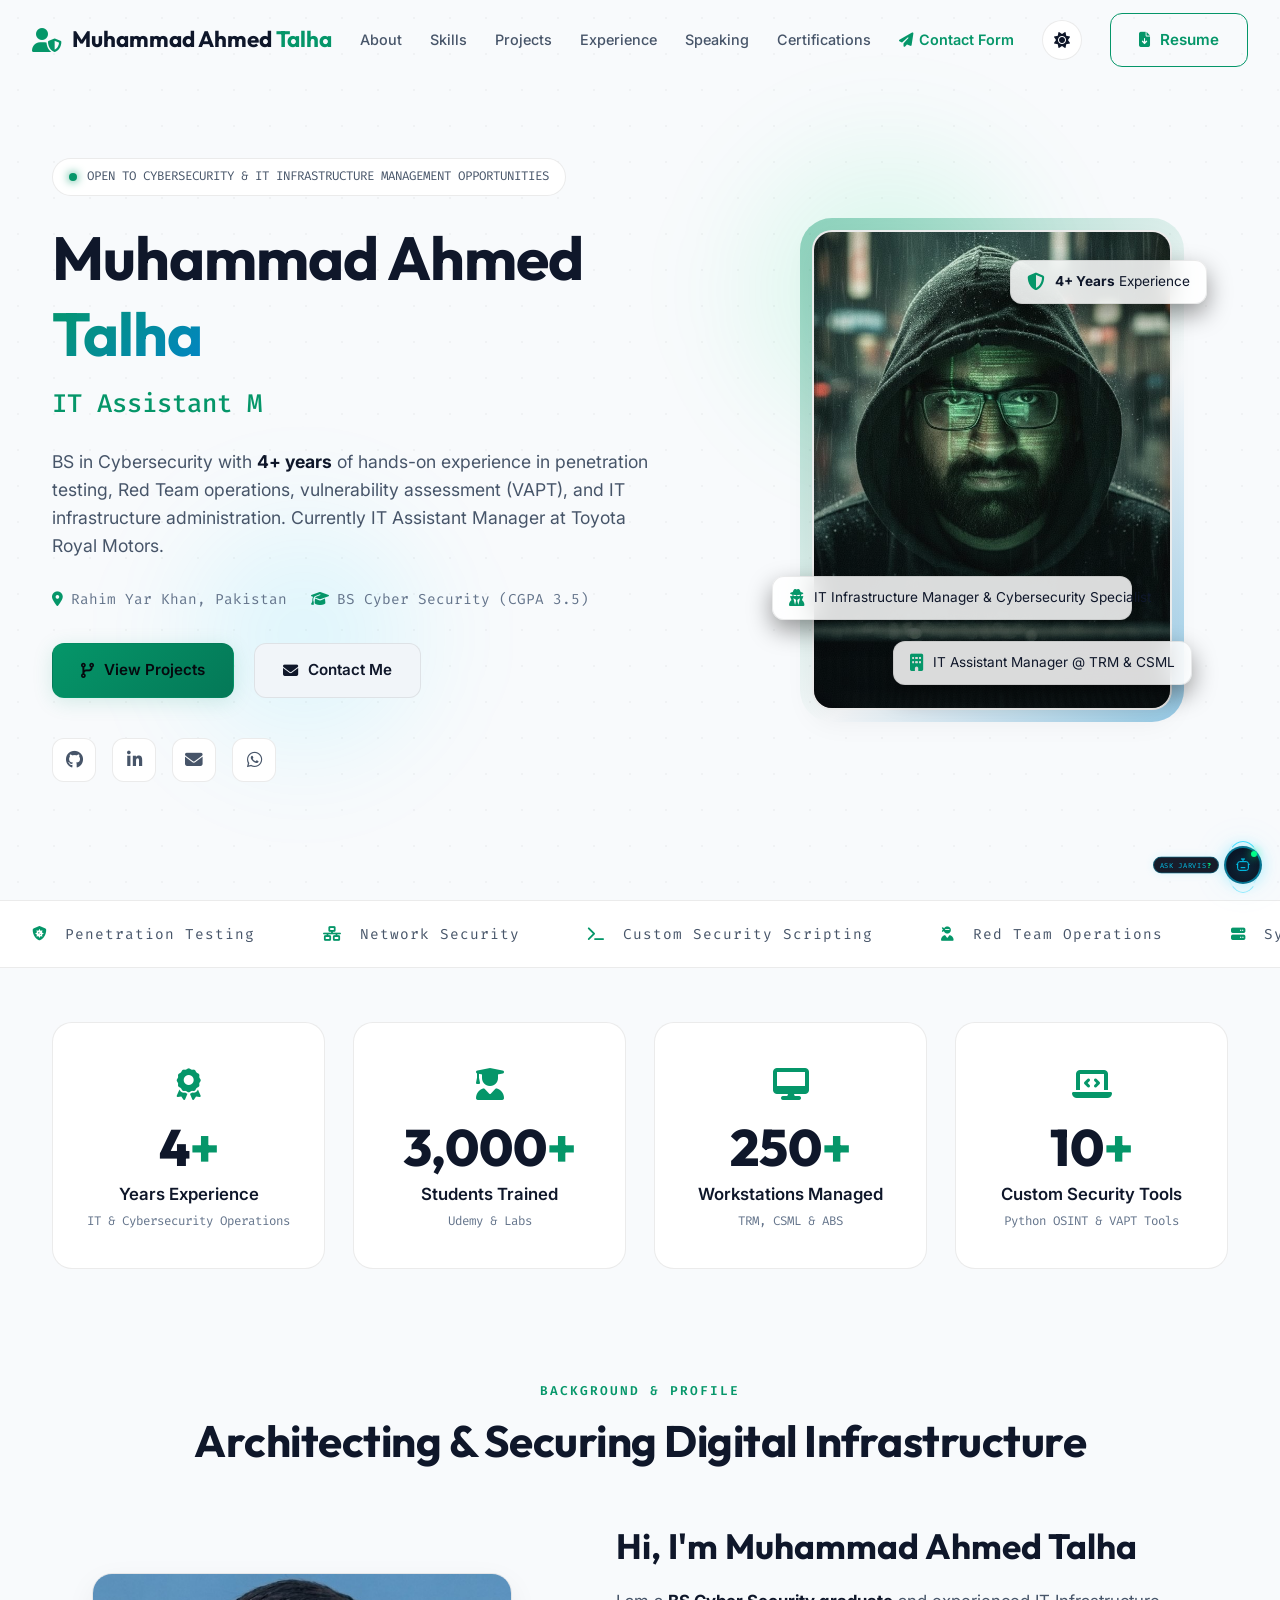
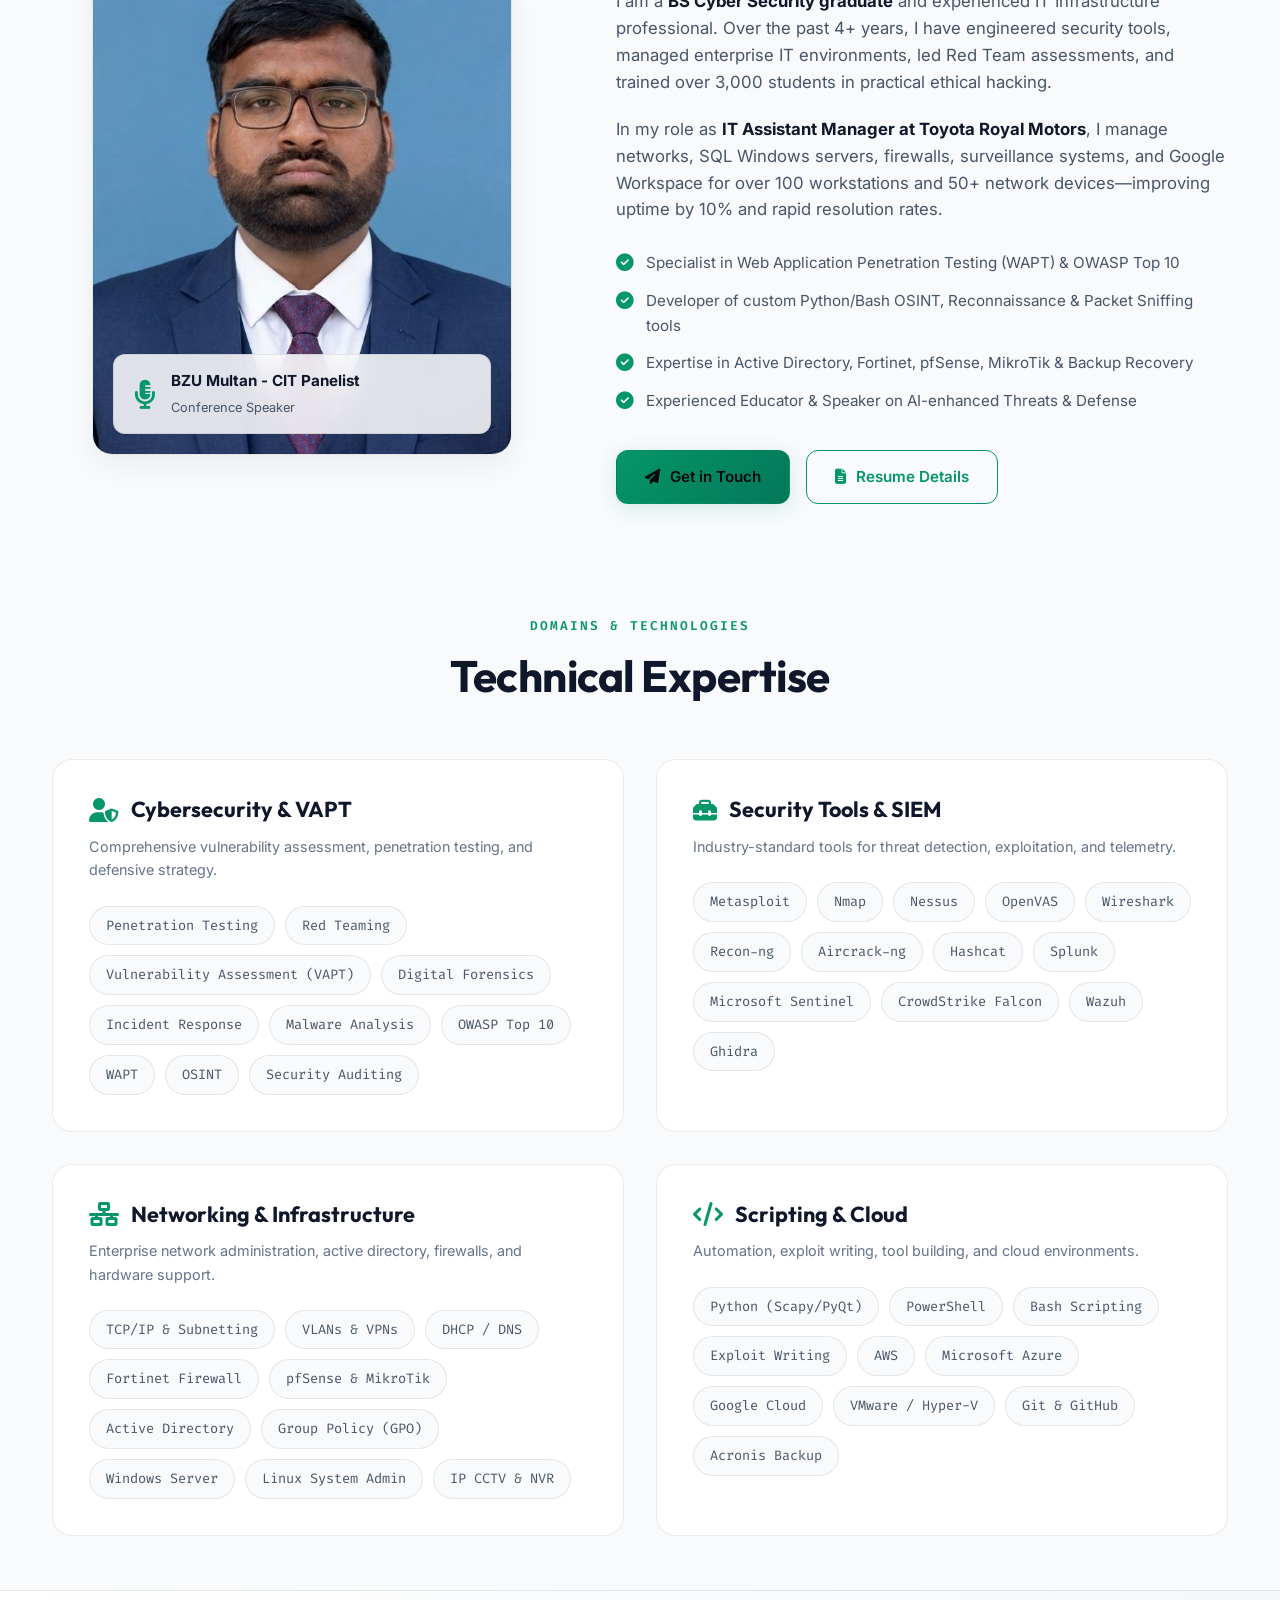
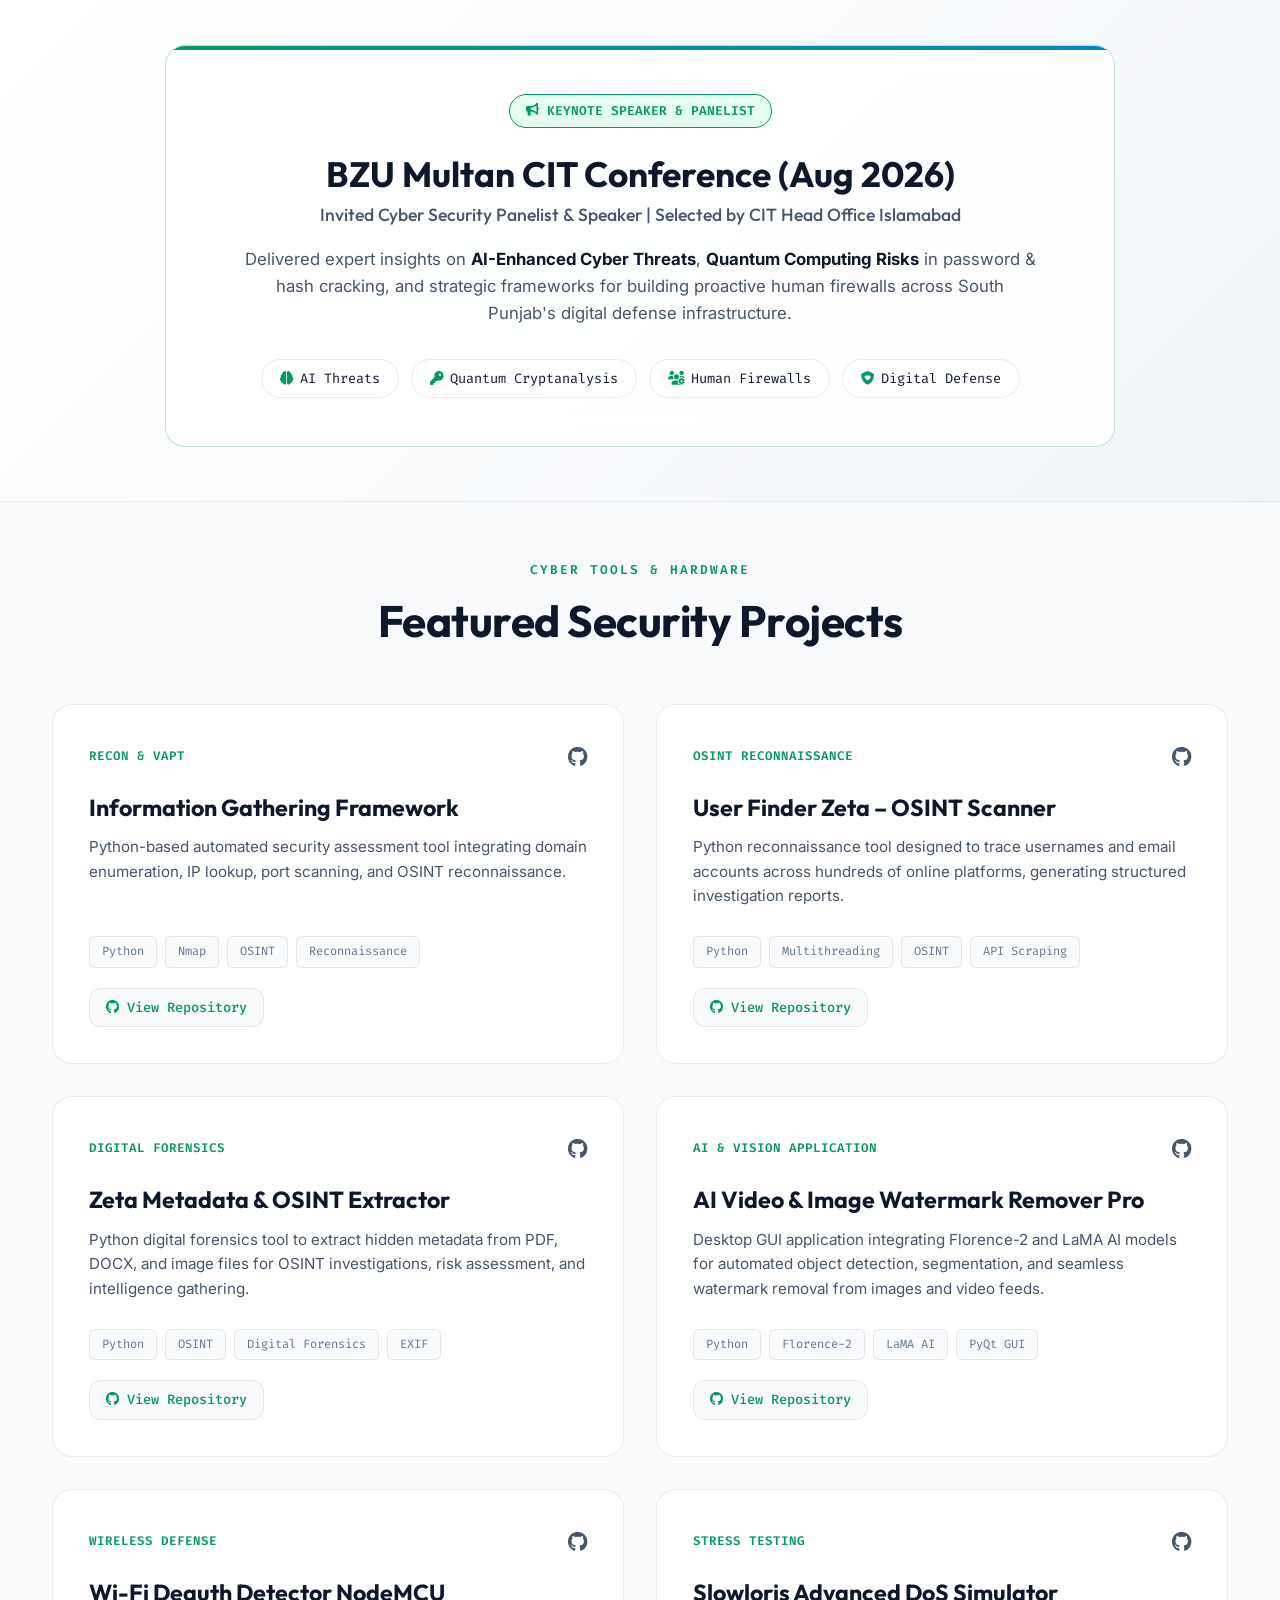
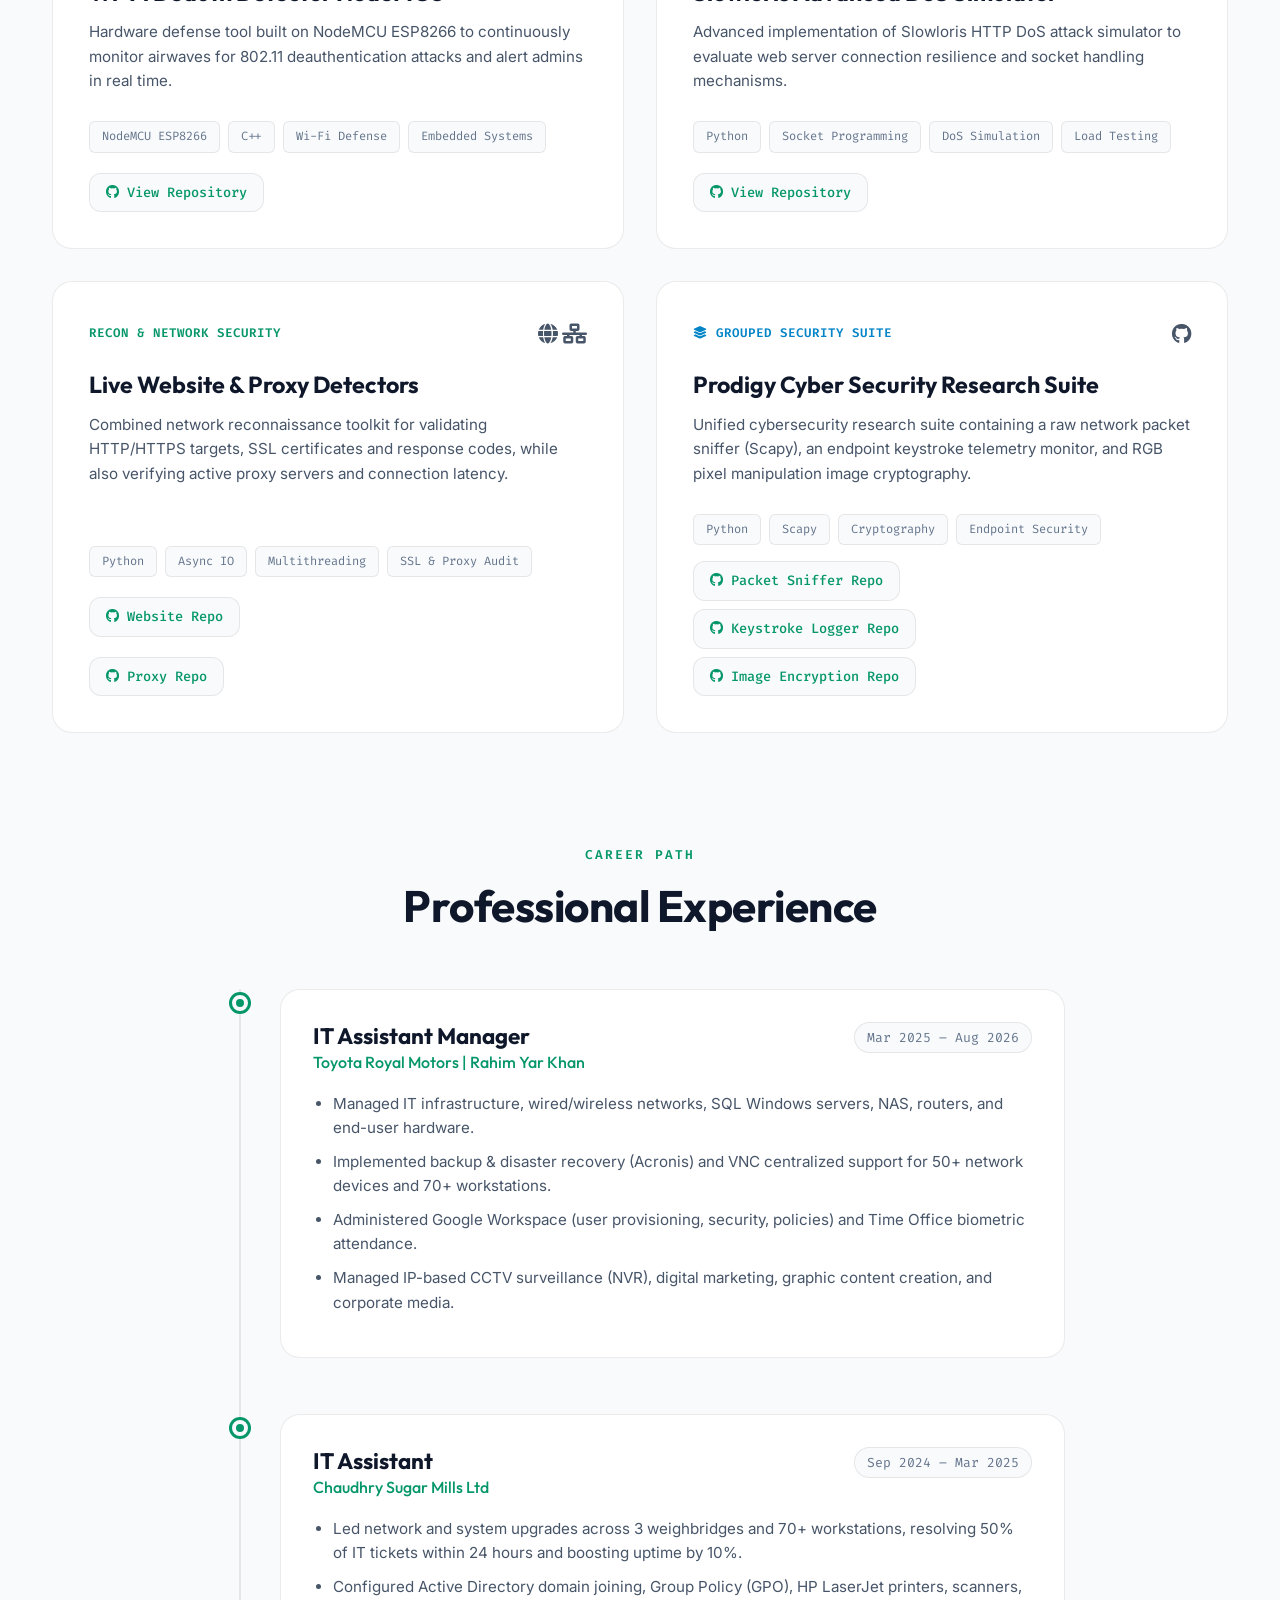
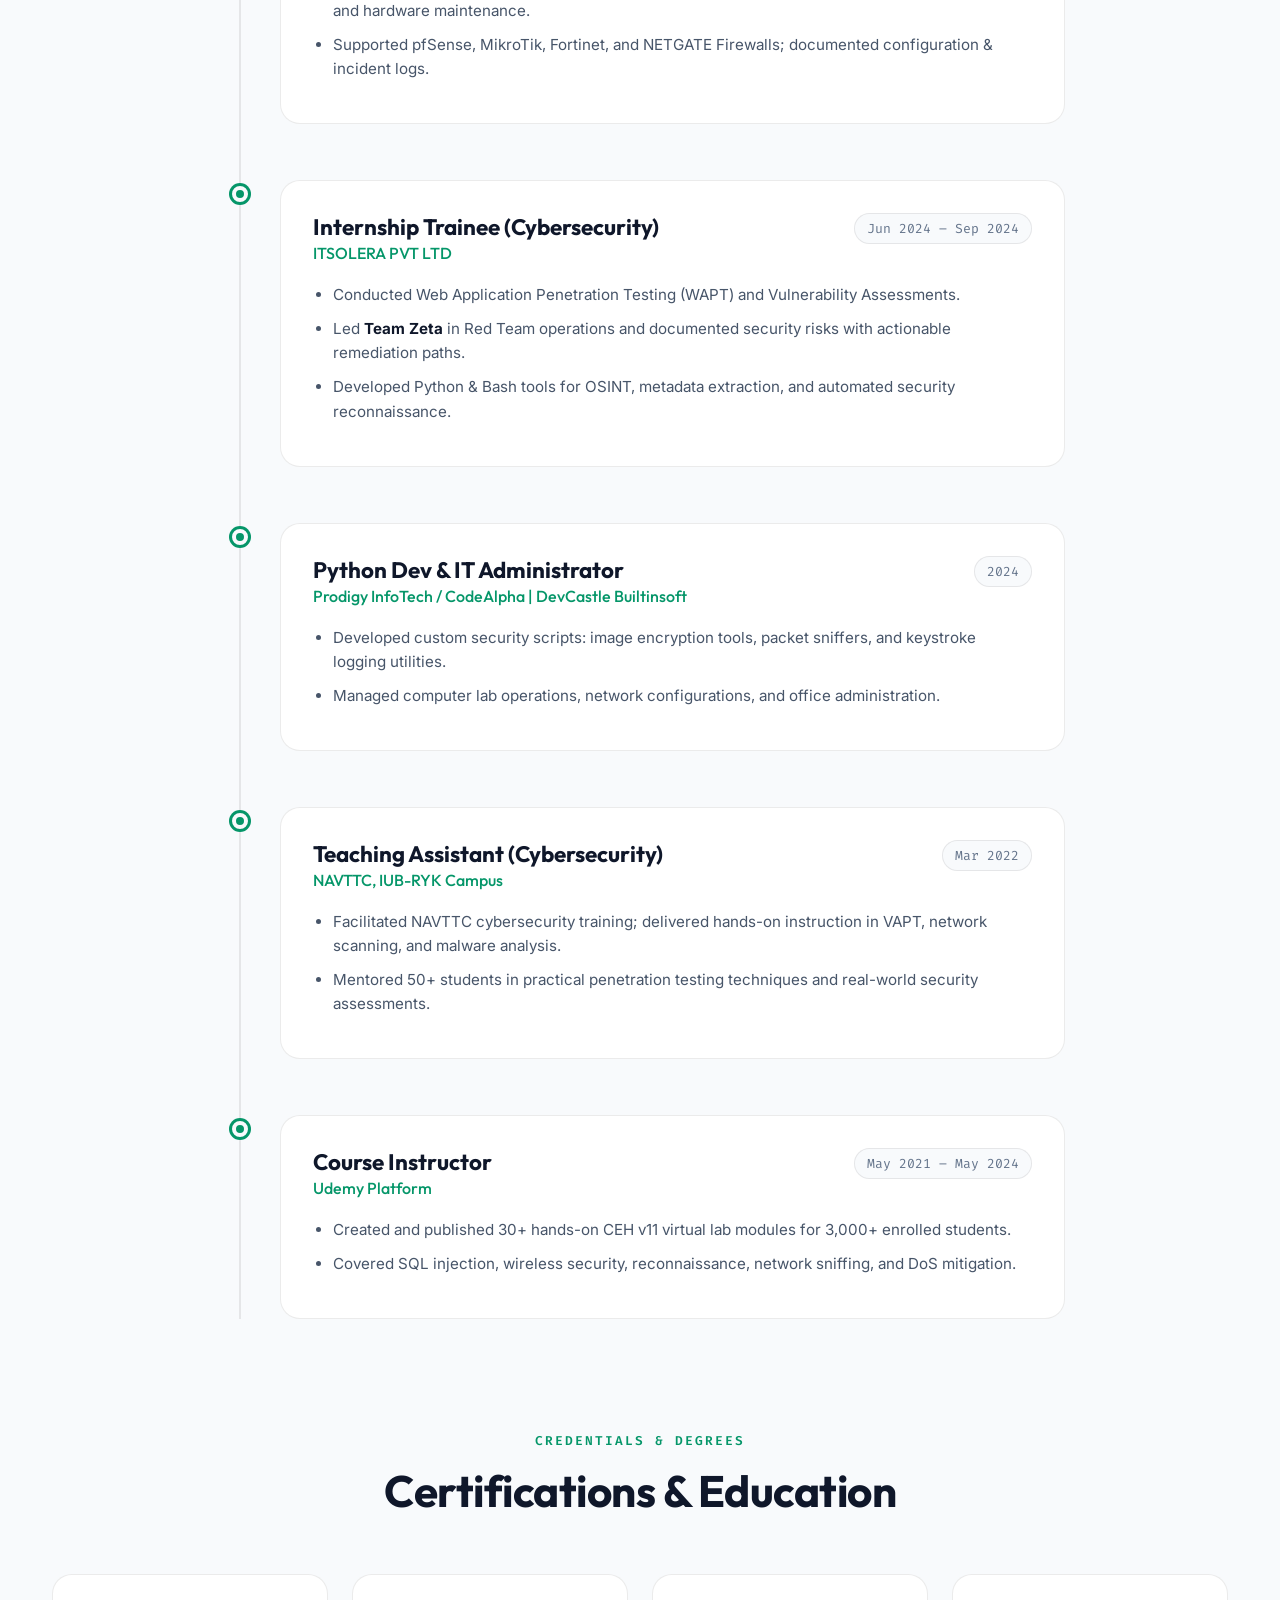
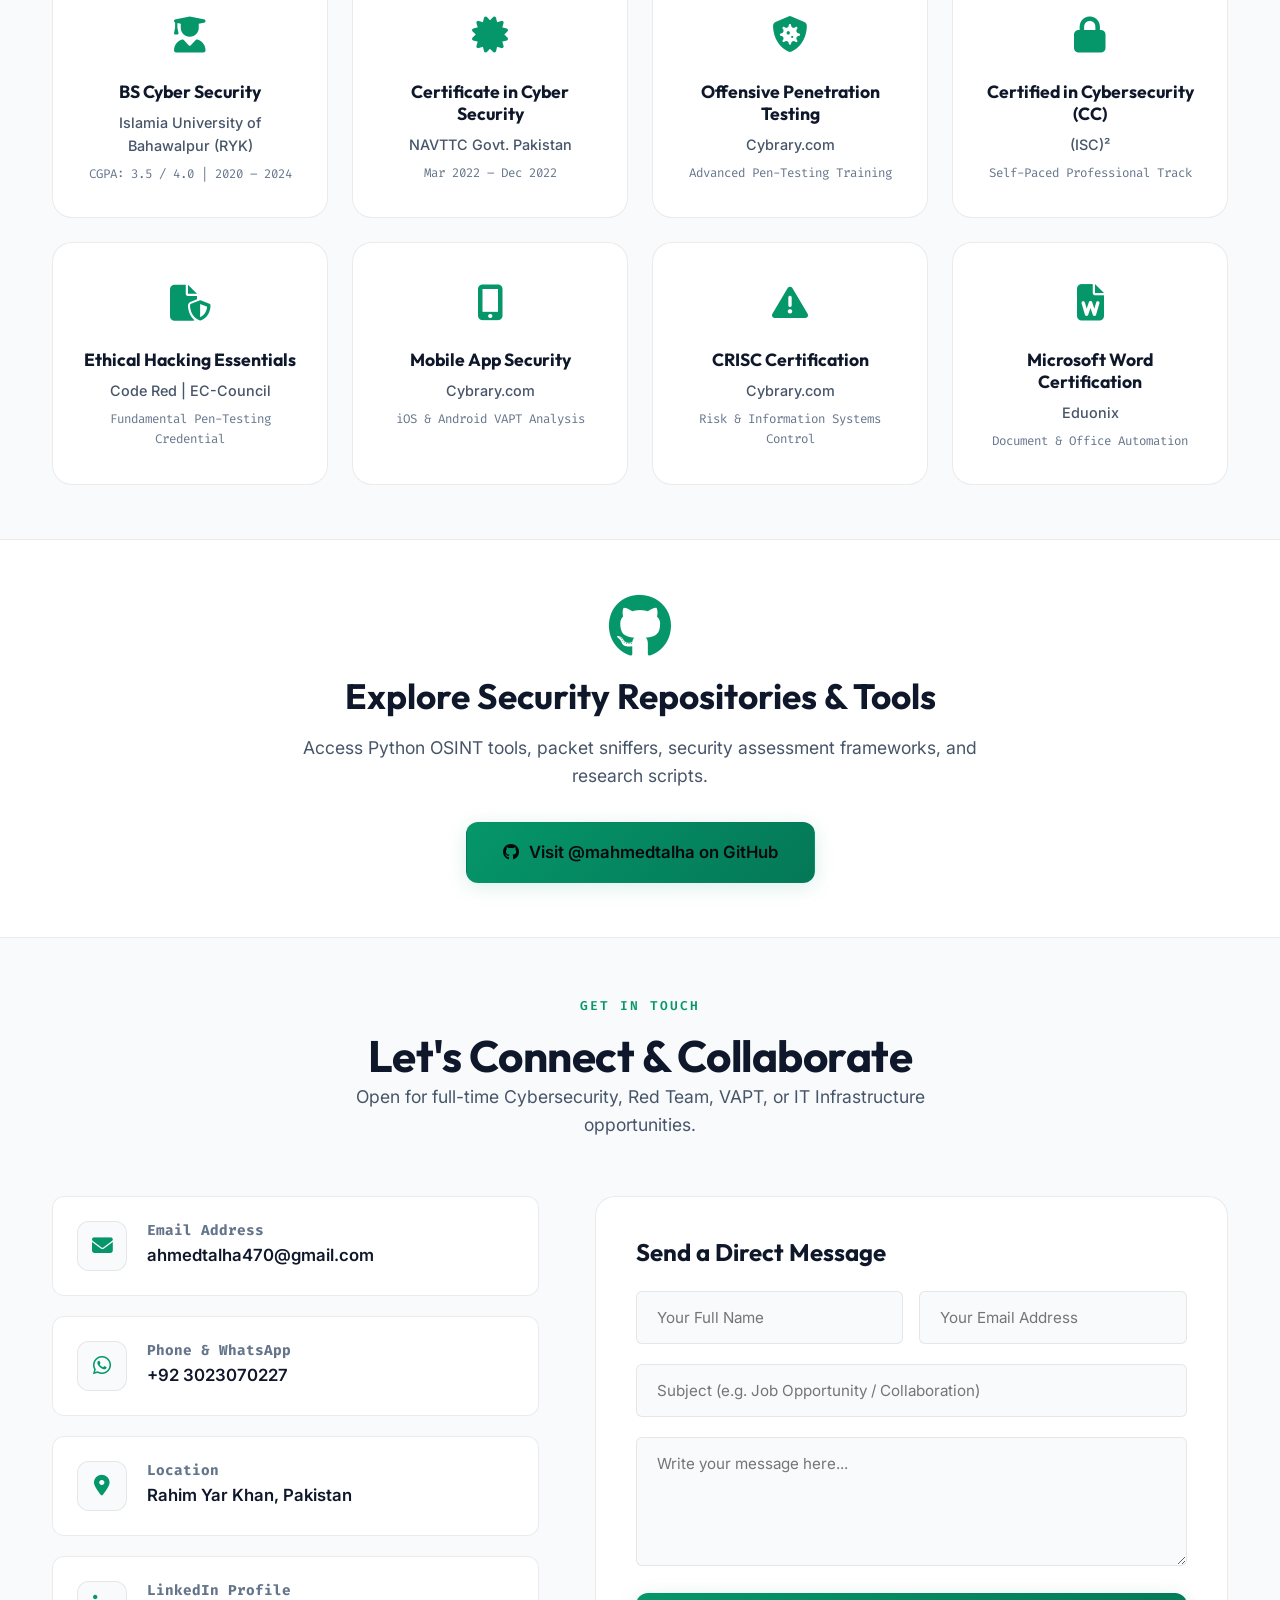
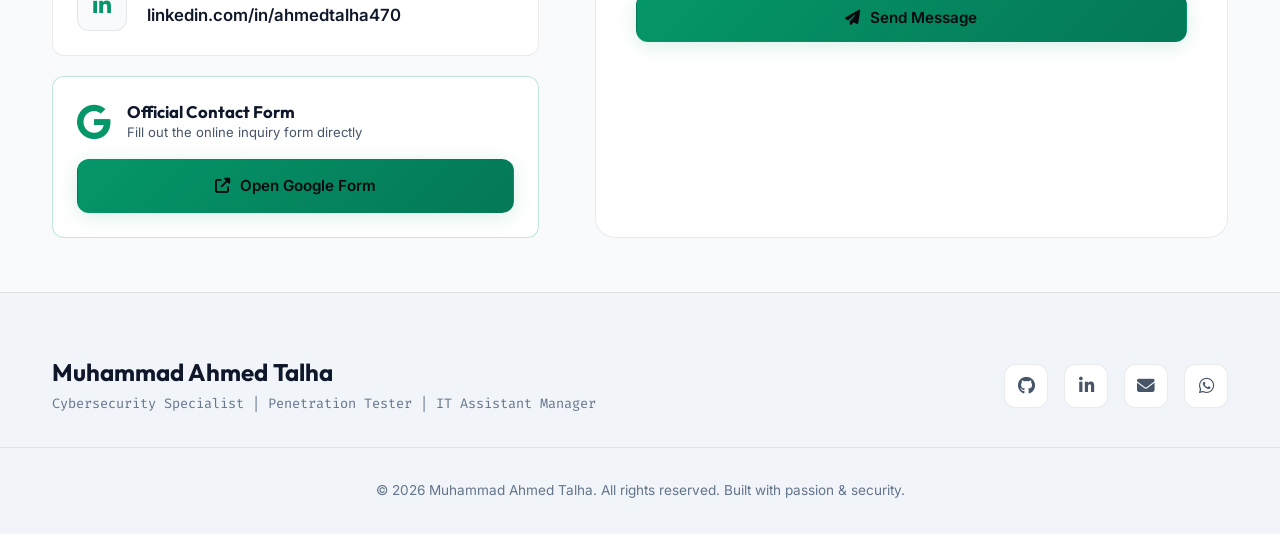
==== commit a905b8c6: "Update index.html" ====
--- a/index.html
+++ b/index.html
@@ -104,7 +104,7 @@
         <div class="container hero-grid">
             <div class="hero-content">
                 <div class="status-badge">
-                    <span class="status-dot"></span> OPEN TO CYBERSECURITY & IT INFRASTRUCTURE OPPORTUNITIES
+                    <span class="status-dot"></span> OPEN TO CYBERSECURITY & IT INFRASTRUCTURE MANAGEMENT OPPORTUNITIES
                 </div>
                 <h1 class="hero-title">Muhammad Ahmed <span class="gradient-text">Talha</span></h1>
                 <h2 class="hero-subtitle">
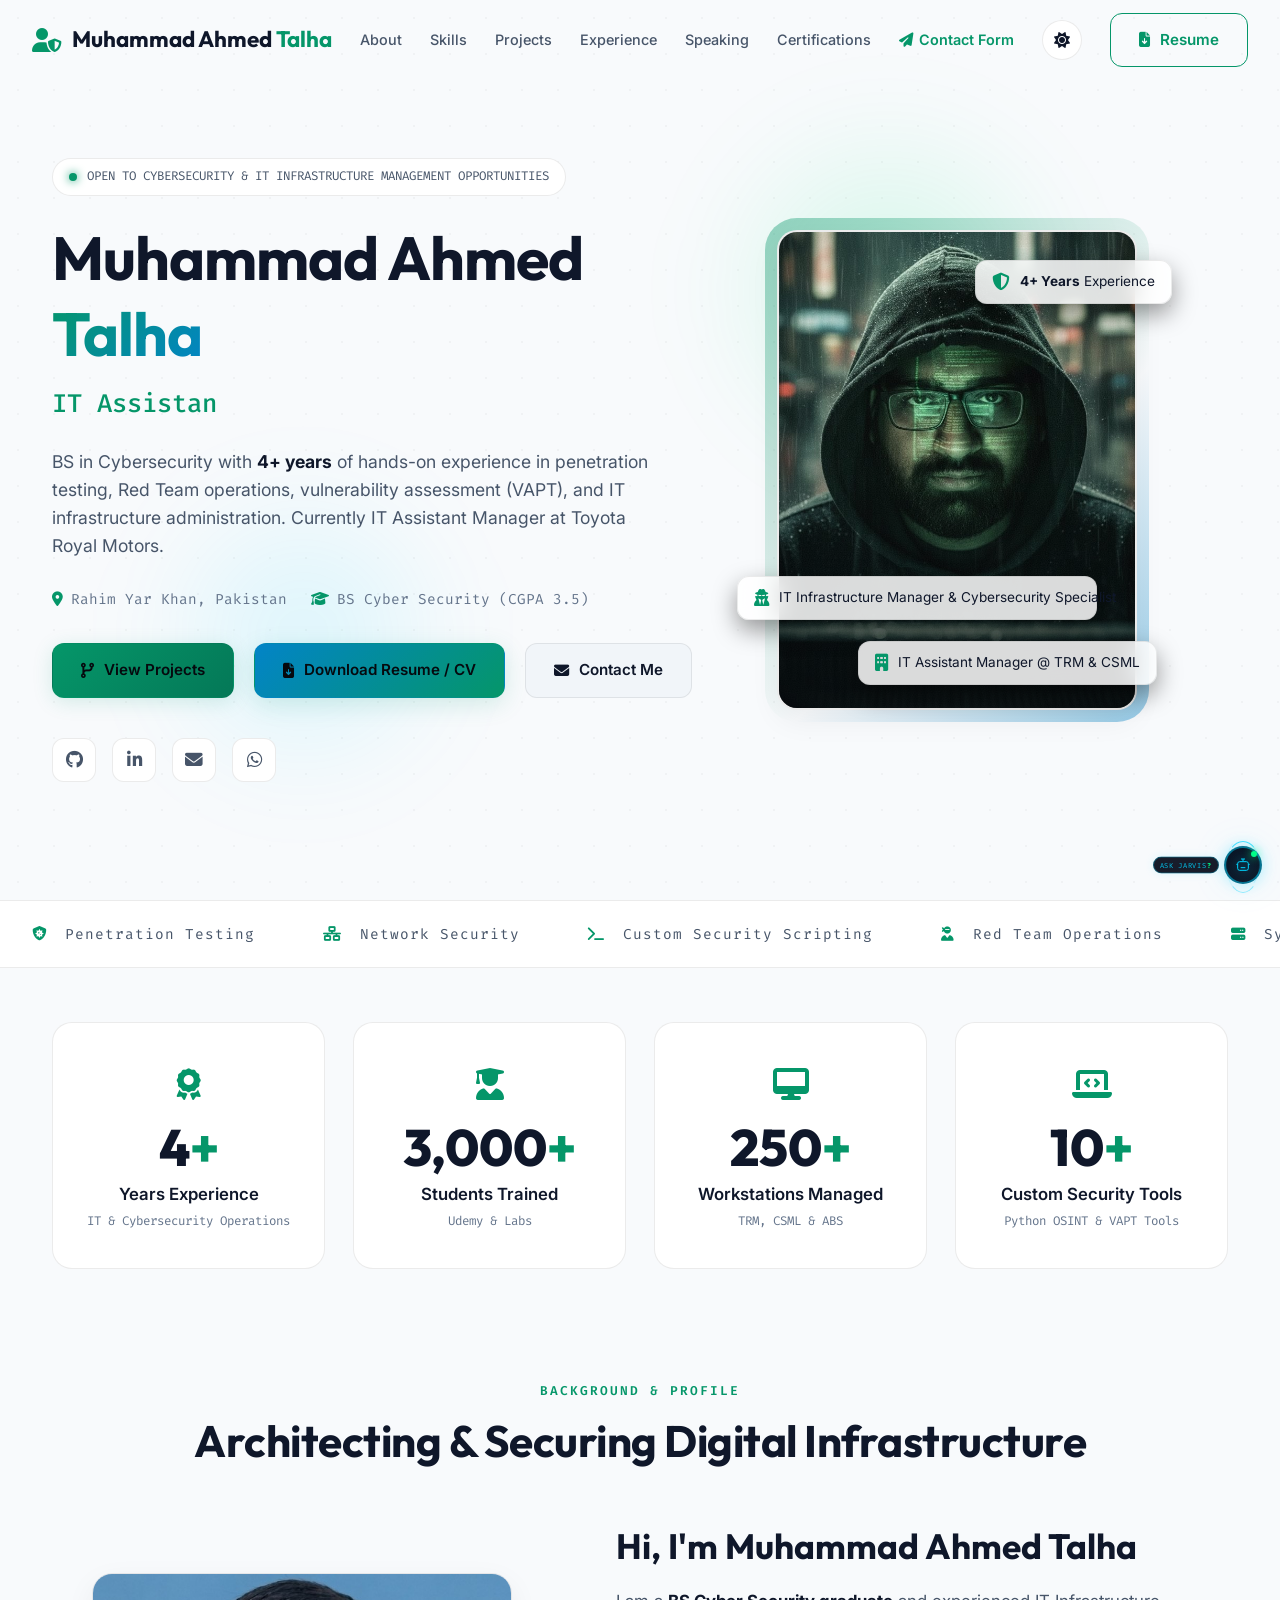
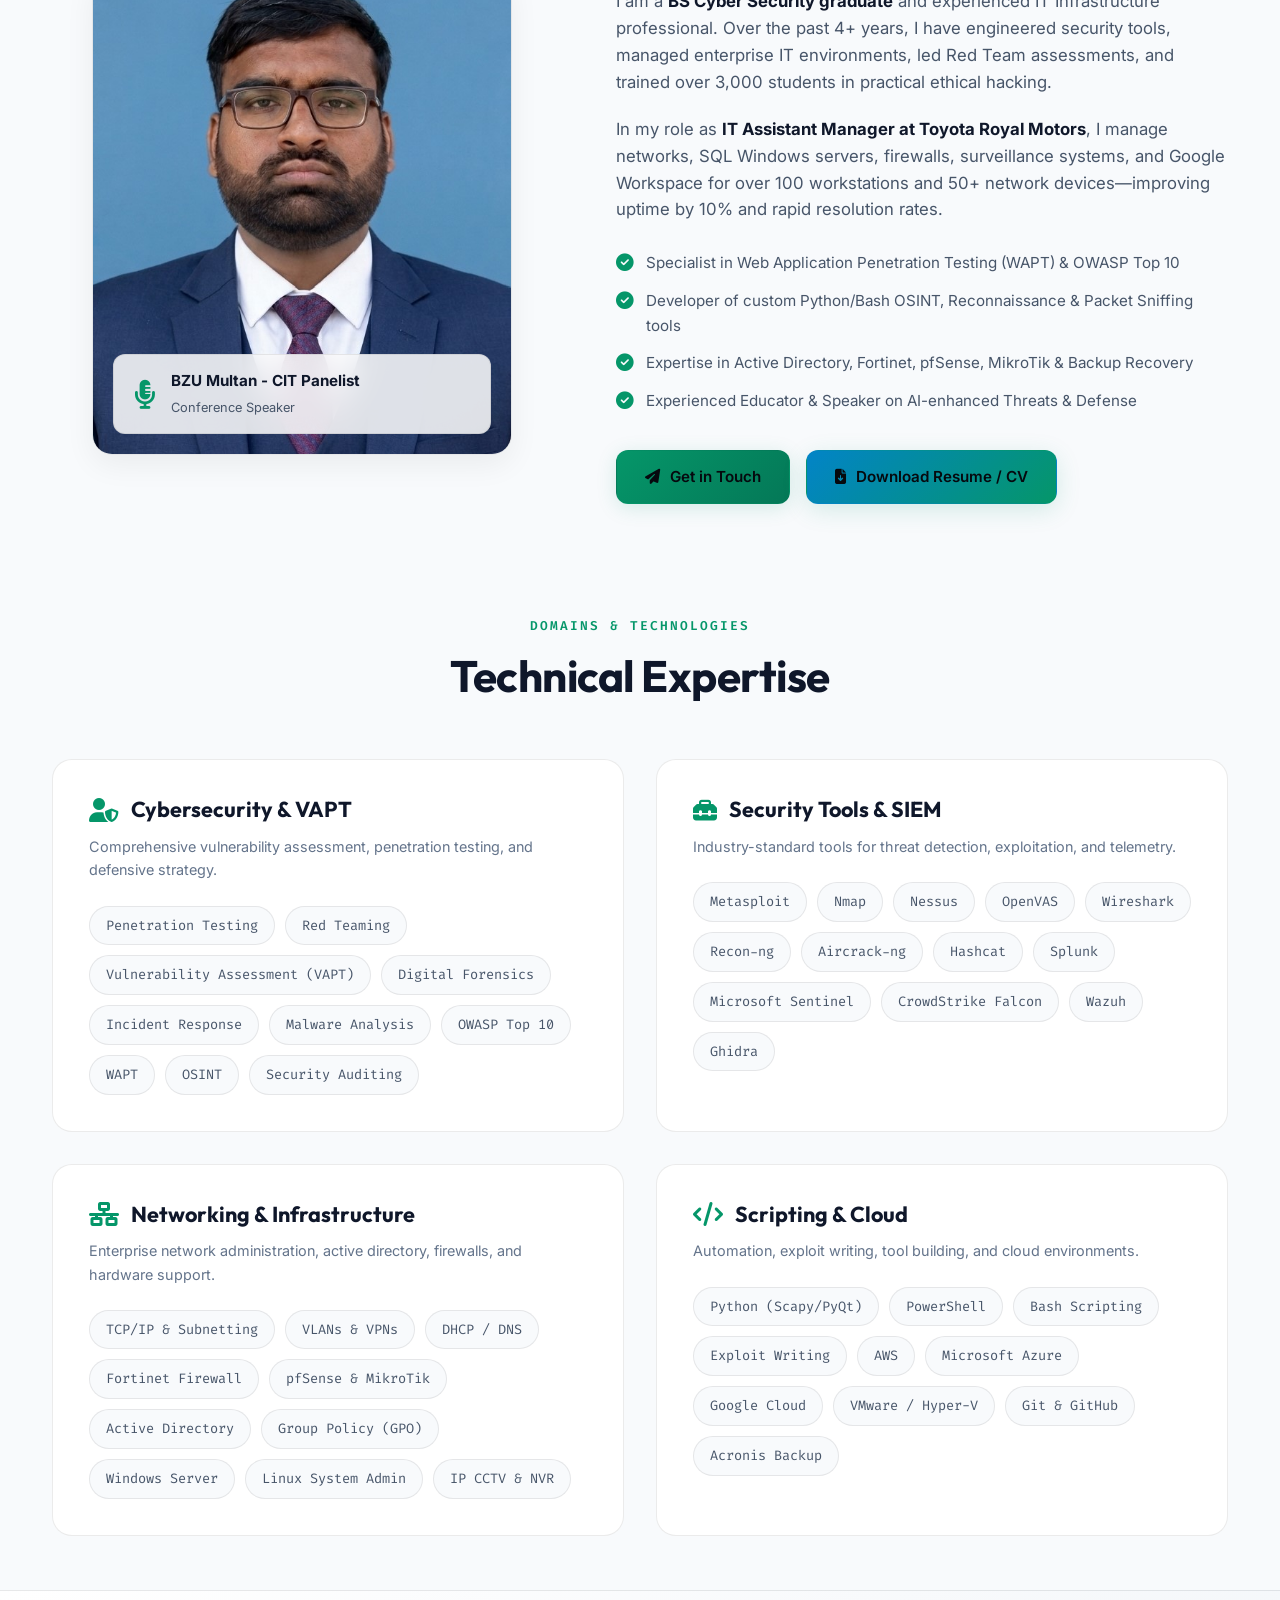
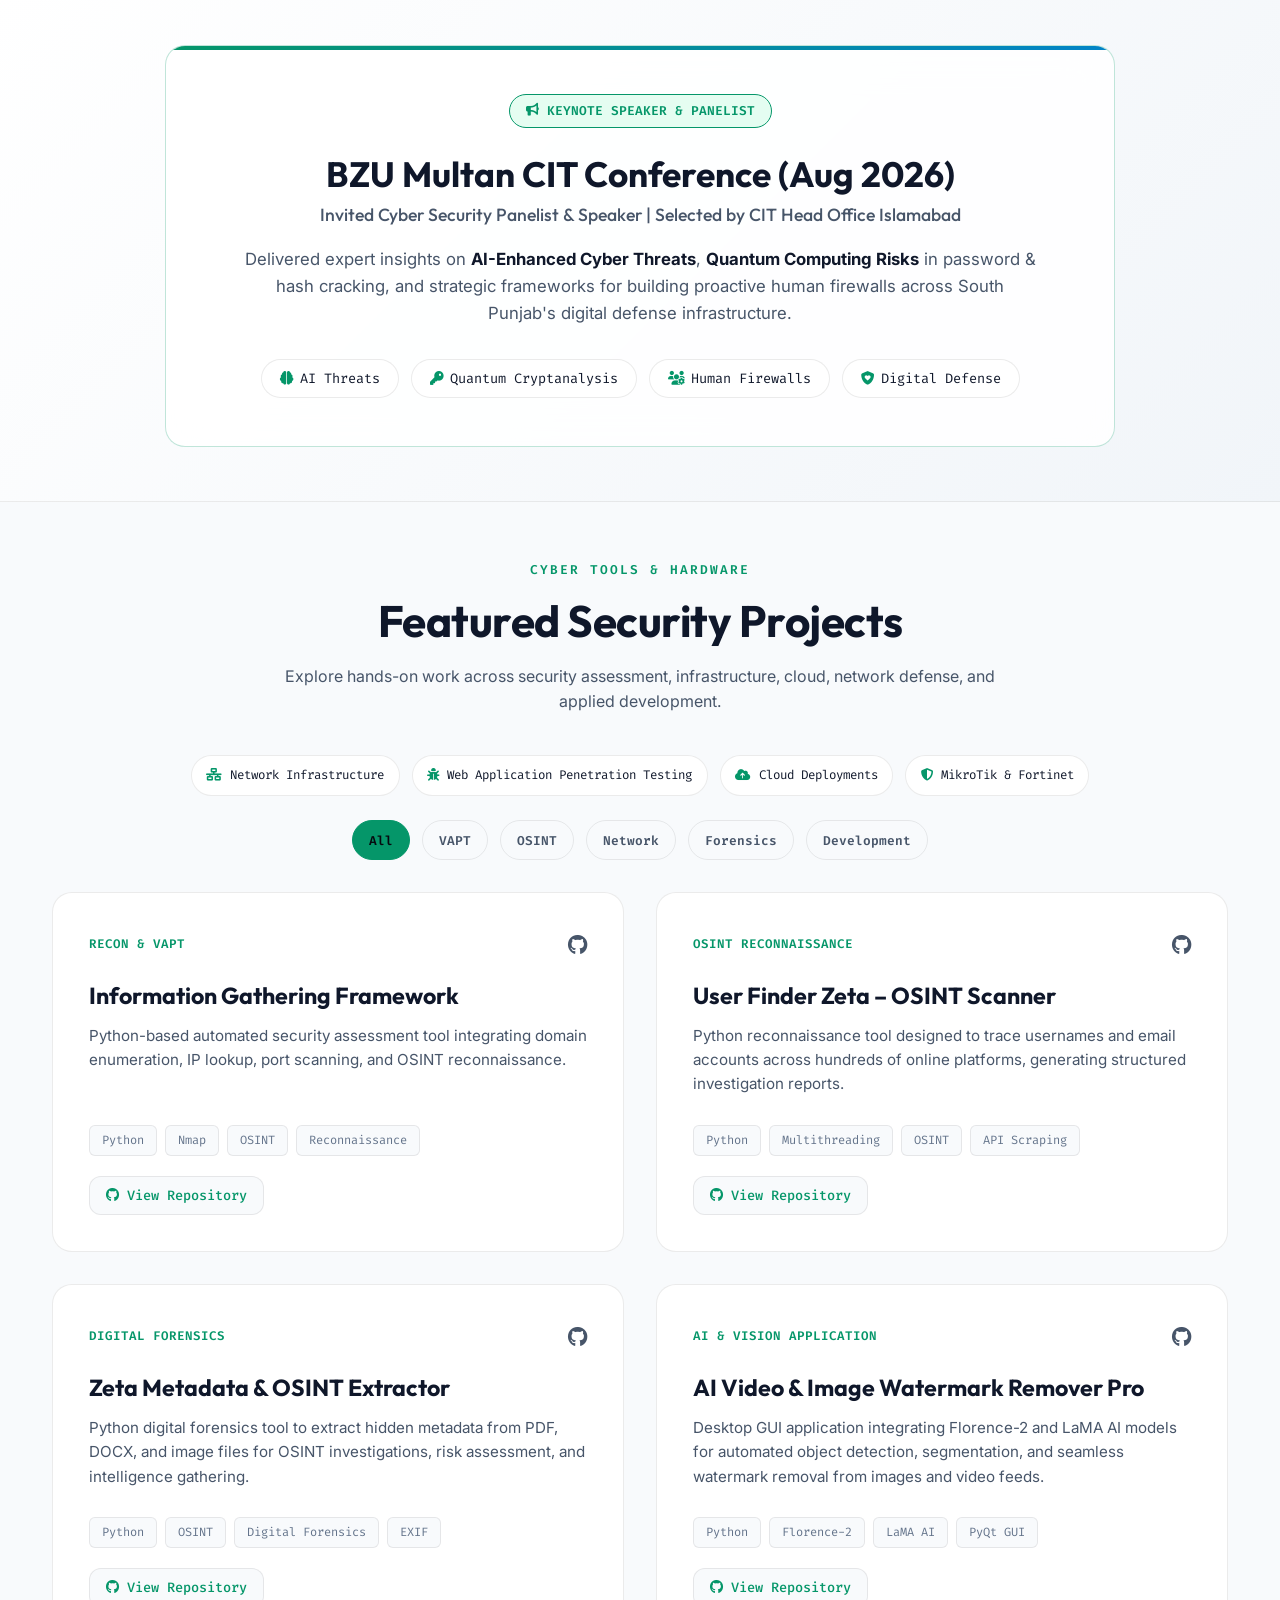
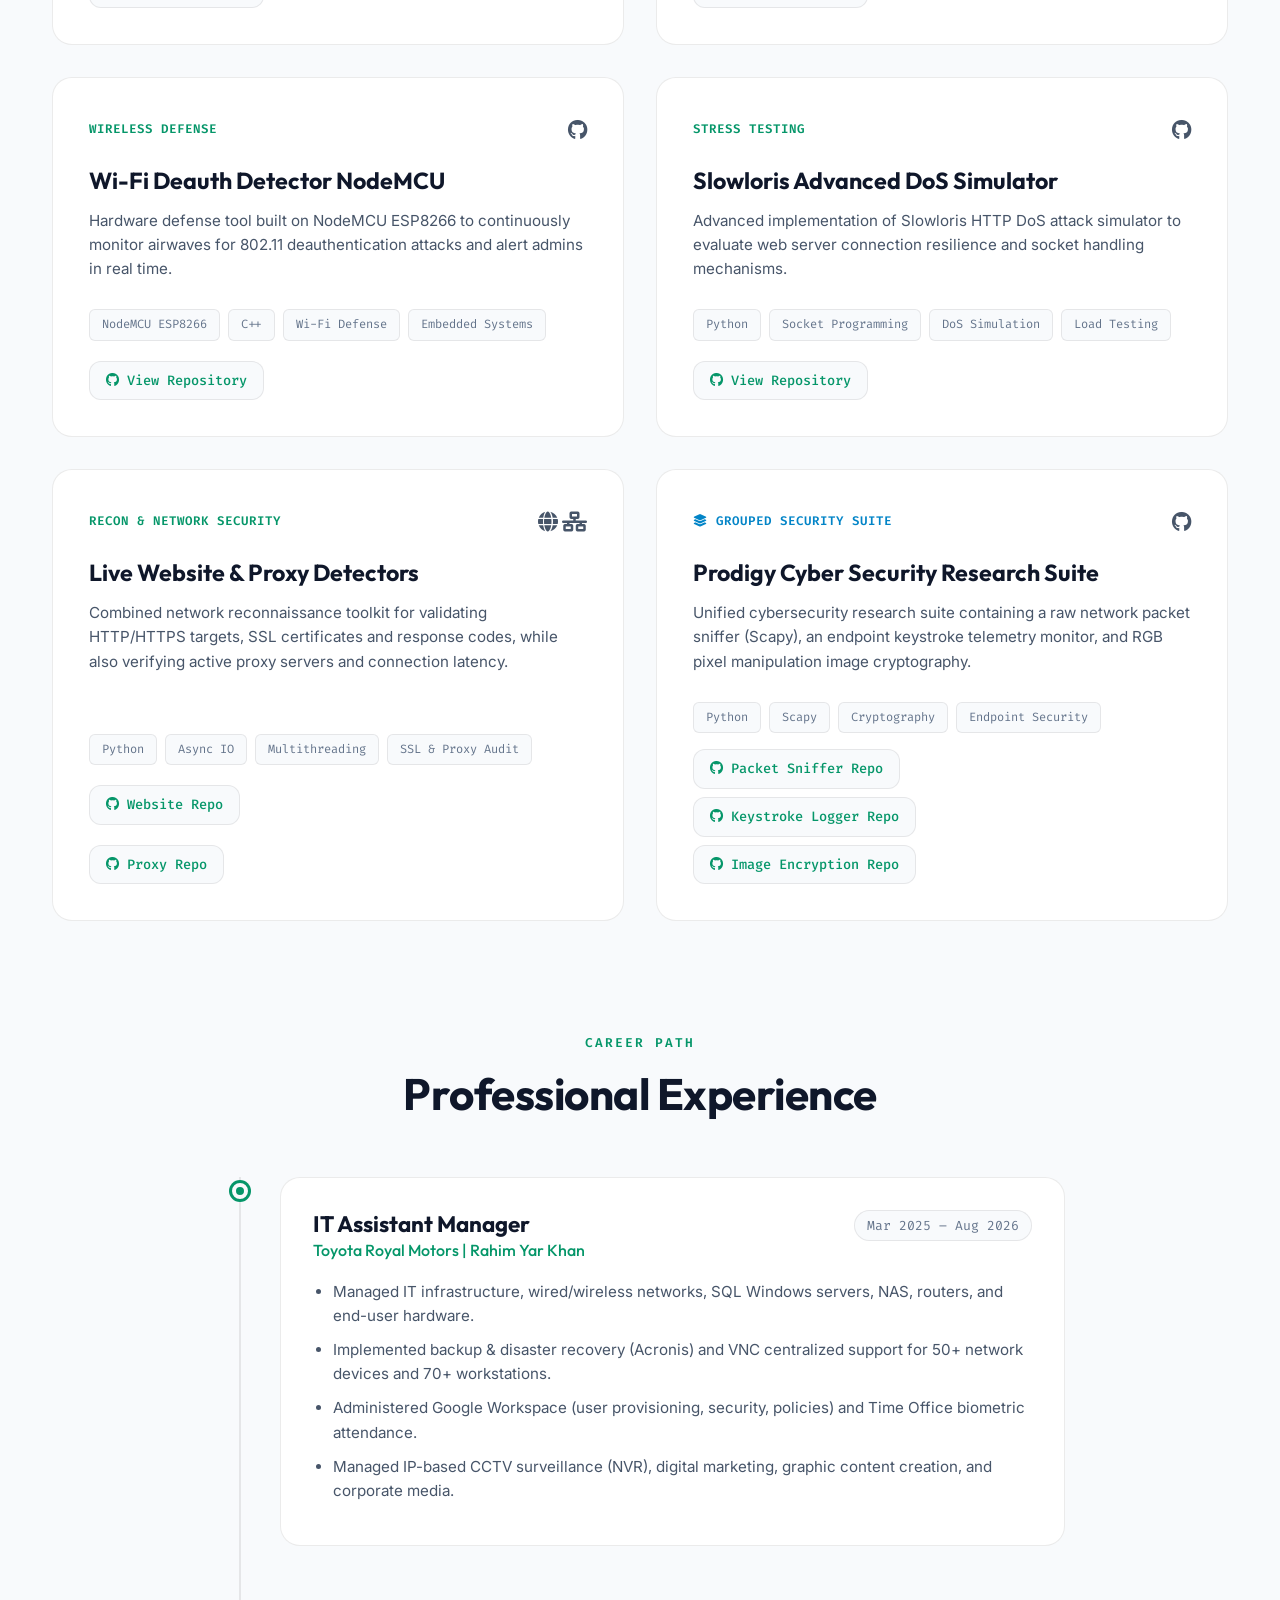
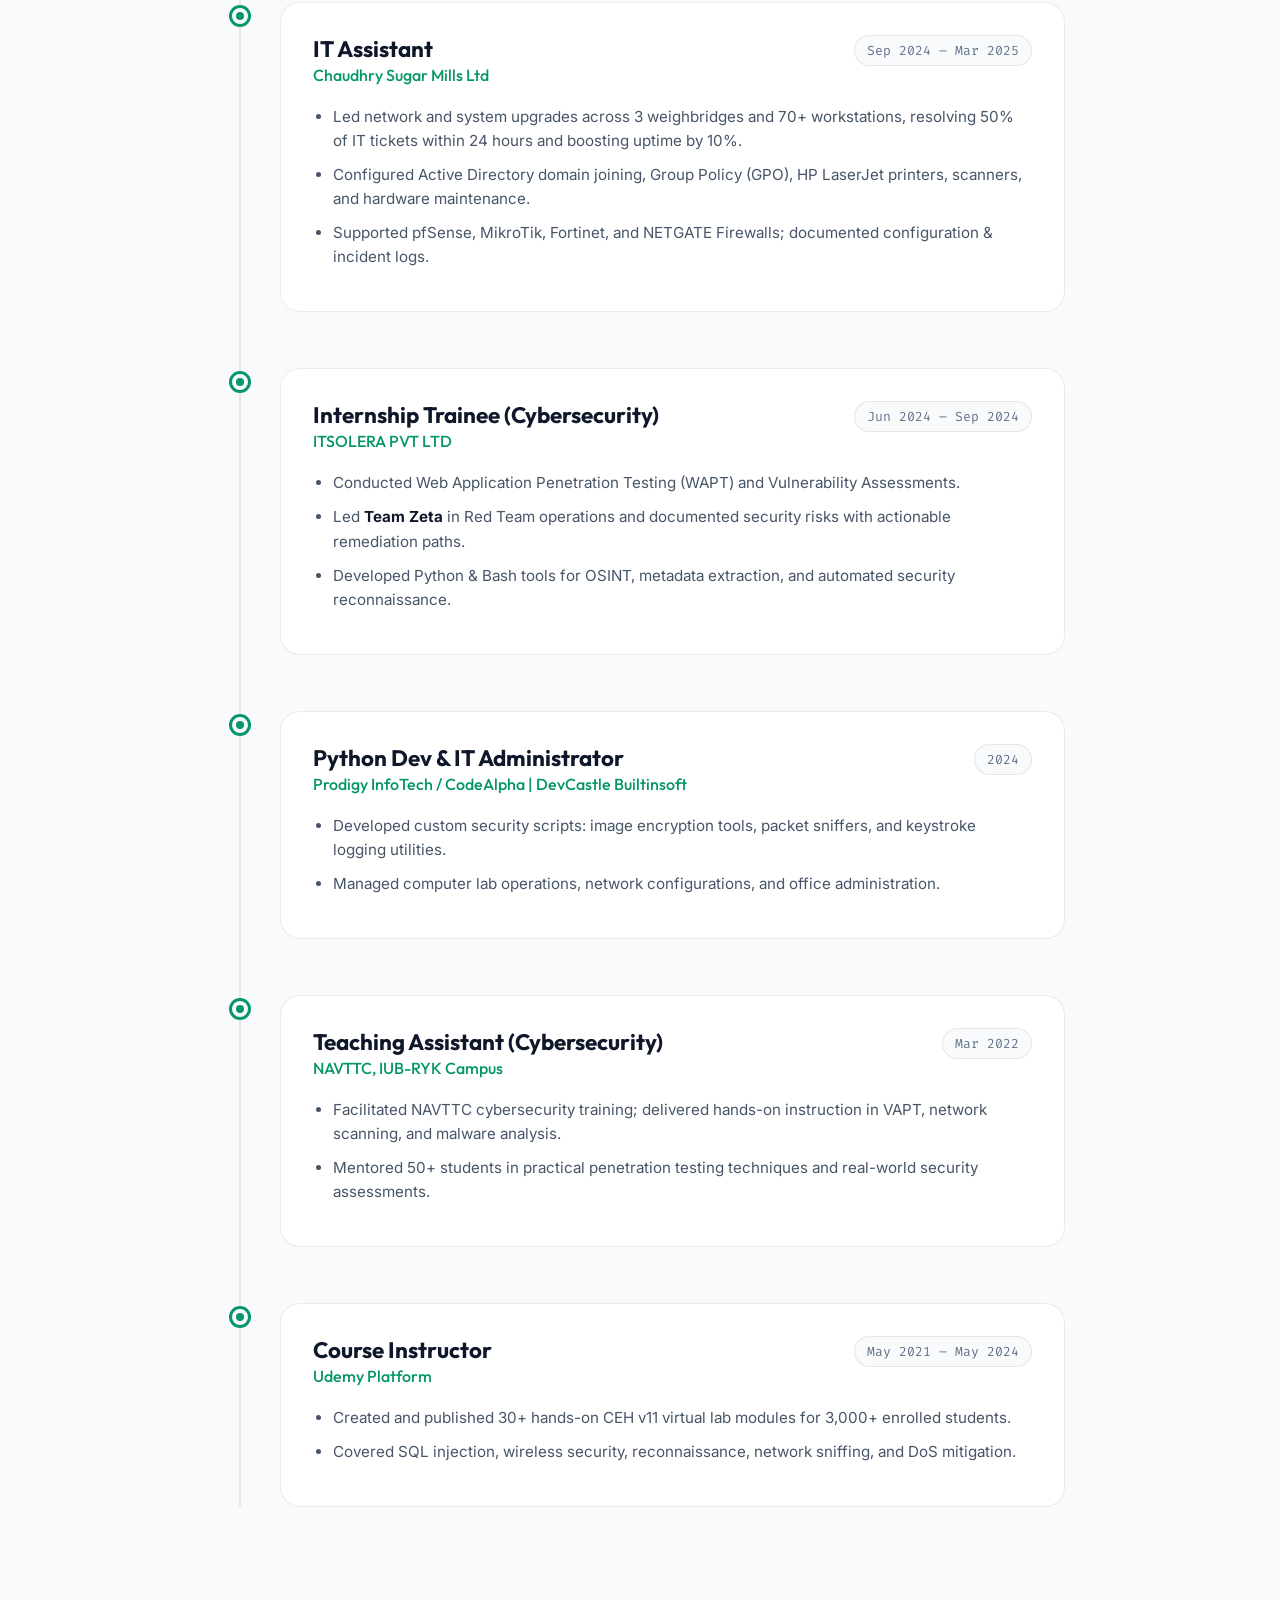
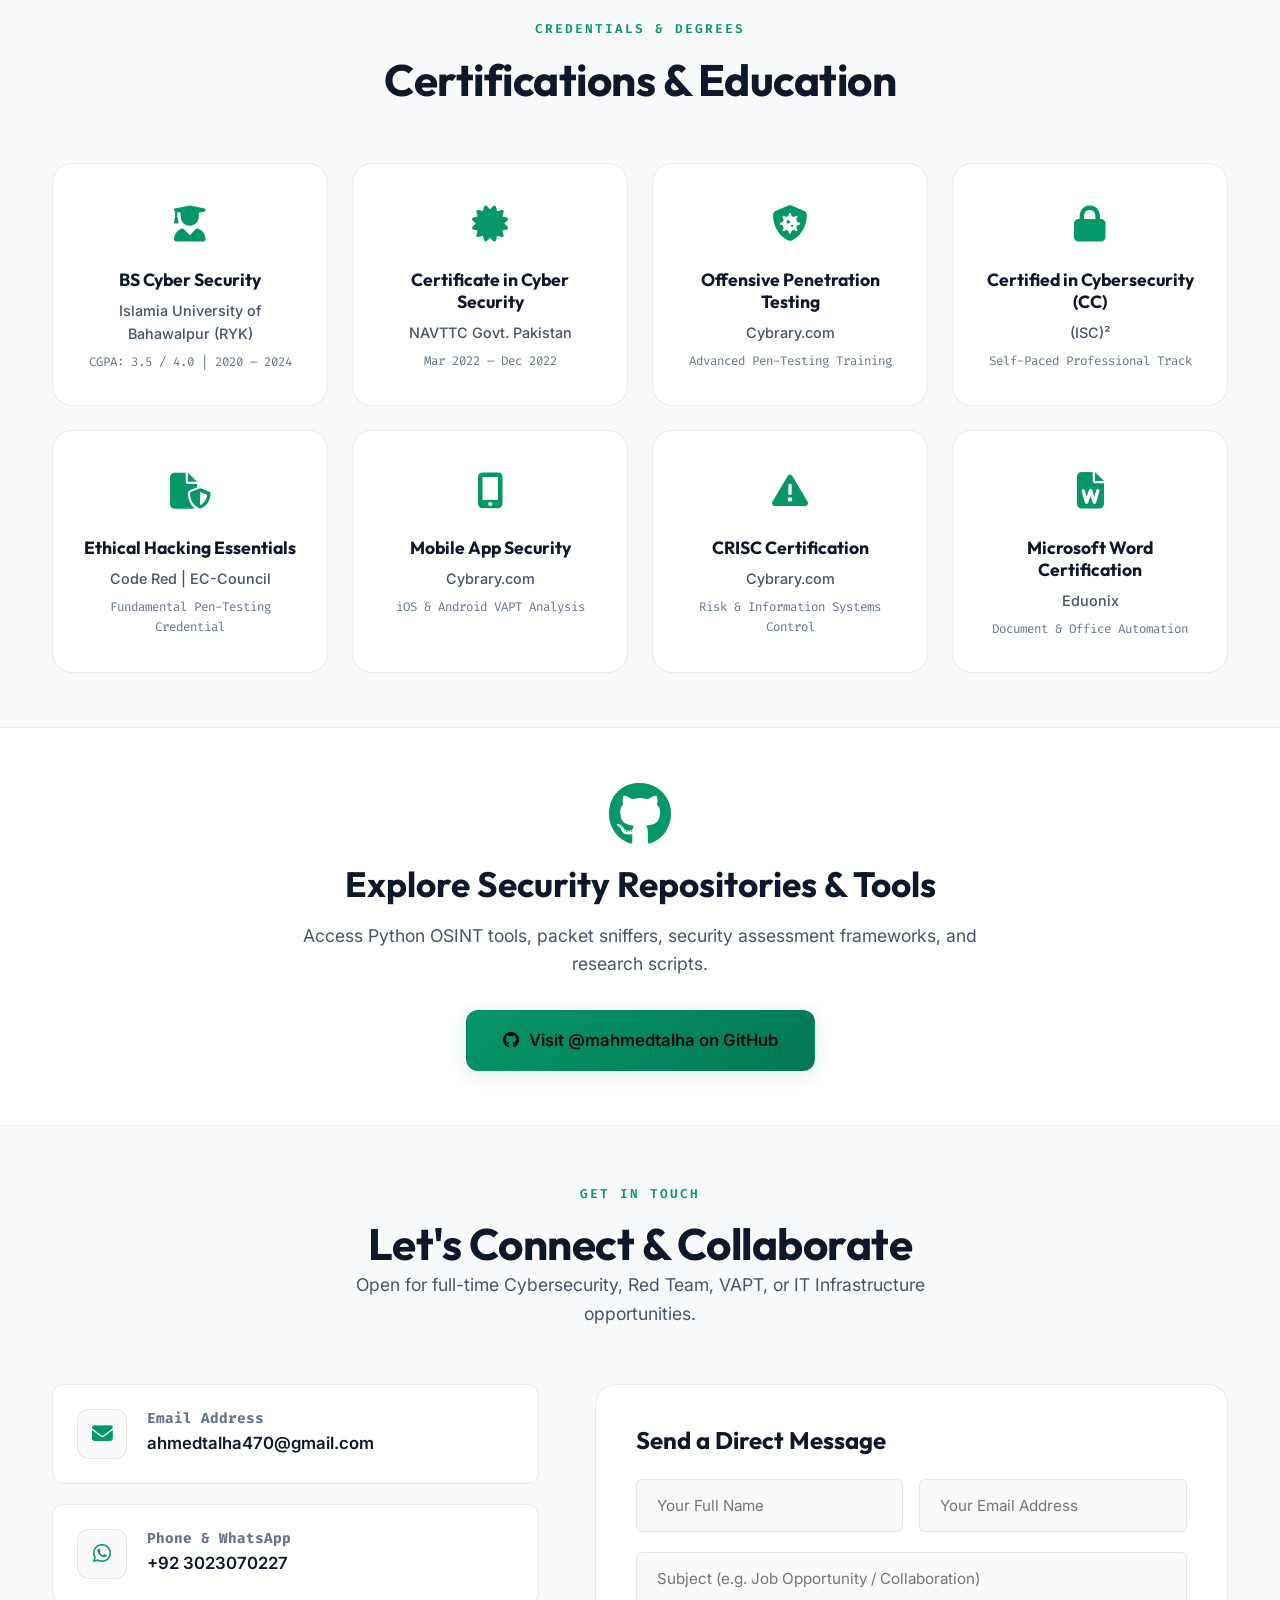
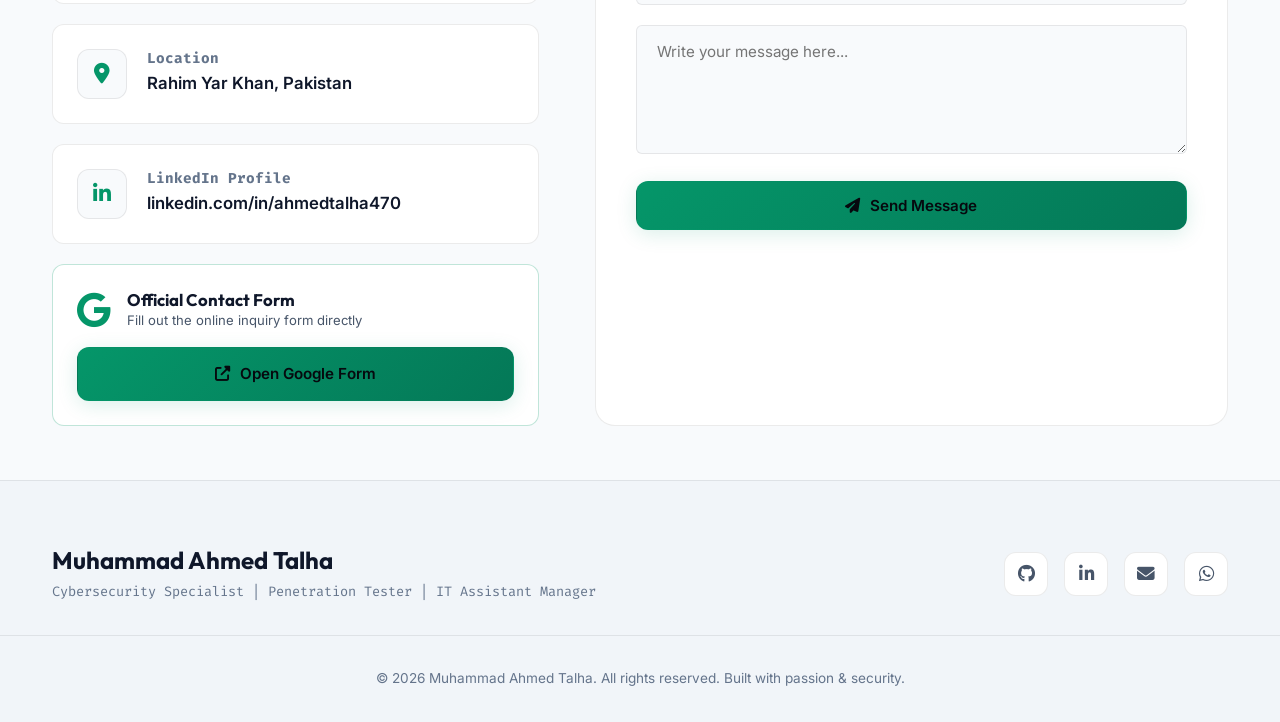
==== commit f6296bed: "Add files via upload" ====
--- a/index.html
+++ b/index.html
@@ -4,19 +4,34 @@
 <head>
     <meta charset="UTF-8">
     <meta name="viewport" content="width=device-width, initial-scale=1.0">
-    <title>Muhammad Ahmed Talha | Cybersecurity Instructor & IT Infrastructure Manager Specialist</title>
+    <!-- Primary Meta Tags -->
+    <title>Muhammad Ahmed Talha | IT Manager &amp; Cybersecurity Specialist</title>
+    <meta name="title" content="Muhammad Ahmed Talha | IT Manager &amp; Cybersecurity Specialist">
     <meta name="description"
-        content="Portfolio of Muhammad Ahmed Talha - Cybersecurity Specialist, IT Assistant Manager, Penetration Tester, and Security Tool Developer with 4+ years of experience.">
+        content="Portfolio of Muhammad Ahmed Talha — IT Manager, Penetration Tester, and Network Infrastructure Specialist.">
     <meta name="keywords"
         content="Muhammad Ahmed Talha, Cybersecurity, Penetration Testing, VAPT, IT Infrastructure, Red Team, Python, Network Security">
     <meta name="author" content="Muhammad Ahmed Talha">
-
-    <!-- Open Graph / Social Media -->
-    <meta property="og:title" content="Muhammad Ahmed Talha | Cybersecurity & IT Infrastructure Specialist">
+    <meta name="robots" content="index, follow">
+    <link rel="canonical" href="https://talha.dpdns.org/">
+
+    <!-- Open Graph / Facebook / LinkedIn / WhatsApp -->
+    <meta property="og:type" content="website">
+    <meta property="og:url" content="https://talha.dpdns.org/">
+    <meta property="og:site_name" content="Muhammad Ahmed Talha Portfolio">
+    <meta property="og:title" content="Muhammad Ahmed Talha | Portfolio">
     <meta property="og:description"
-        content="4+ Years Experience in Penetration Testing, Red Team Ops, Network Security & IT Infrastructure Management.">
-    <meta property="og:image" content="1769531770435~2.png">
-    <meta property="og:type" content="website">
+        content="IT Management, Cybersecurity Assessment, Network Security, and Web Applications.">
+    <meta property="og:image" content="https://talha.dpdns.org/profile-photo.png">
+    <meta property="og:image:alt" content="Muhammad Ahmed Talha, IT Manager and Cybersecurity Specialist">
+
+    <!-- X / Twitter -->
+    <meta name="twitter:card" content="summary_large_image">
+    <meta name="twitter:title" content="Muhammad Ahmed Talha | Portfolio">
+    <meta name="twitter:description"
+        content="IT Management, Cybersecurity Assessment, Network Security, and Web Applications.">
+    <meta name="twitter:image" content="https://talha.dpdns.org/profile-photo.png">
+    <meta name="twitter:image:alt" content="Muhammad Ahmed Talha, IT Manager and Cybersecurity Specialist">
 
     <!-- Fonts -->
     <link rel="preconnect" href="https://fonts.googleapis.com">
@@ -69,7 +84,7 @@
                     target="_blank" rel="noopener noreferrer" class="nav-contact-link"><i
                         class="fas fa-paper-plane"></i> Contact Form</a>
                 <button id="theme-toggle" aria-label="Toggle Theme"><i class="fas fa-moon"></i></button>
-                <a href="https://talha.dpdns.org/M-Ahmed-Talha-Resume-2026.pdf" class="btn btn-outline nav-resume" download target="_blank" rel="noopener noreferrer">
+                <a href="M-Ahmed-Talha-Resume-2026.pdf" class="btn btn-outline nav-resume" download>
                     <i class="fas fa-file-download"></i> Resume
                 </a>
             </div>
@@ -90,7 +105,7 @@
         <a href="#certifications">Certifications</a>
         <a href="https://docs.google.com/forms/d/e/1FAIpQLScdbT_vnWj5tRU2b-XP_PdamjncAMHc3sgl6rGEUI8EHMe4QQ/viewform?usp=sharing"
             target="_blank" rel="noopener noreferrer"><i class="fas fa-paper-plane"></i> Contact Form</a>
-        <a href="https://talha.dpdns.org/M-Ahmed-Talha-Resume-2026.pdf" class="btn btn-primary" download target="_blank" rel="noopener noreferrer">
+        <a href="M-Ahmed-Talha-Resume-2026.pdf" class="btn btn-primary" download>
             <i class="fas fa-download"></i> Download Resume PDF
         </a>
     </div>
@@ -125,6 +140,9 @@
 
                 <div class="hero-cta">
                     <a href="#projects" class="btn btn-primary"><i class="fas fa-code-branch"></i> View Projects</a>
+                    <a href="M-Ahmed-Talha-Resume-2026.pdf" class="btn btn-resume" download>
+                        <i class="fas fa-file-arrow-down"></i> Download Resume / CV
+                    </a>
                     <a href="https://docs.google.com/forms/d/e/1FAIpQLScdbT_vnWj5tRU2b-XP_PdamjncAMHc3sgl6rGEUI8EHMe4QQ/viewform?usp=sharing"
                         target="_blank" rel="noopener noreferrer" class="btn btn-secondary">
                         <i class="fas fa-envelope"></i> Contact Me
@@ -146,7 +164,8 @@
                 <div class="portrait-card">
                     <div class="portrait-ring"></div>
                     <div class="portrait-wrapper">
-                        <img src="1769531770435~2.png" alt="Muhammad Ahmed Talha - Profile Photo" class="portrait-img">
+                        <img src="profile-photo.png" alt="Muhammad Ahmed Talha profile picture"
+                            class="portrait-img" fetchpriority="high">
                         <div class="portrait-overlay"></div>
                     </div>
                     <div class="floating-badge badge-1">
@@ -232,8 +251,9 @@
             <div class="about-grid">
                 <div class="about-visual reveal">
                     <div class="about-img-frame">
-                        <img src="1787210657035.jpg" alt="Muhammad Ahmed Talha - Security Analyst & Instructor"
-                            class="about-img">
+                        <img src="banner-bg.jpg"
+                            alt="Muhammad Ahmed Talha speaking as a cybersecurity conference panelist"
+                            class="about-img" loading="lazy">
                         <div class="about-badge">
                             <i class="fas fa-microphone-alt"></i>
                             <div>
@@ -282,8 +302,8 @@
                         <a href="https://docs.google.com/forms/d/e/1FAIpQLScdbT_vnWj5tRU2b-XP_PdamjncAMHc3sgl6rGEUI8EHMe4QQ/viewform?usp=sharing"
                             target="_blank" rel="noopener noreferrer" class="btn btn-primary"><i
                                 class="fas fa-paper-plane"></i> Get in Touch</a>
-                        <a href="https://talha.dpdns.org/M-Ahmed-Talha-Resume-2026.pdf" class="btn btn-outline" download target="_blank" rel="noopener noreferrer">
-                            <i class="fas fa-file-alt"></i> Resume Details
+                        <a href="M-Ahmed-Talha-Resume-2026.pdf" class="btn btn-resume" download>
+                            <i class="fas fa-file-arrow-down"></i> Download Resume / CV
                         </a>
                     </div>
                 </div>
@@ -392,12 +412,30 @@
             <div class="section-header center-text reveal">
                 <span class="section-tag">CYBER TOOLS & HARDWARE</span>
                 <h2 class="section-title">Featured Security Projects</h2>
+                <p class="projects-intro">Explore hands-on work across security assessment, infrastructure, cloud,
+                    network defense, and applied development.</p>
+            </div>
+
+            <div class="expertise-highlights reveal" aria-label="Core technical expertise">
+                <span><i class="fas fa-network-wired"></i> Network Infrastructure</span>
+                <span><i class="fas fa-bug"></i> Web Application Penetration Testing</span>
+                <span><i class="fas fa-cloud-arrow-up"></i> Cloud Deployments</span>
+                <span><i class="fas fa-shield-halved"></i> MikroTik &amp; Fortinet</span>
+            </div>
+
+            <div class="project-filters reveal" role="group" aria-label="Filter projects by specialty">
+                <button class="project-filter active" type="button" data-filter="all" aria-pressed="true">All</button>
+                <button class="project-filter" type="button" data-filter="vapt" aria-pressed="false">VAPT</button>
+                <button class="project-filter" type="button" data-filter="osint" aria-pressed="false">OSINT</button>
+                <button class="project-filter" type="button" data-filter="network" aria-pressed="false">Network</button>
+                <button class="project-filter" type="button" data-filter="forensics" aria-pressed="false">Forensics</button>
+                <button class="project-filter" type="button" data-filter="development" aria-pressed="false">Development</button>
             </div>
 
             <div class="projects-grid">
 
                 <!-- 1. info-gathering -->
-                <div class="project-card reveal">
+                <article class="project-card reveal" data-category="vapt osint network">
                     <div class="project-header">
                         <span class="project-badge">Recon & VAPT</span>
                         <div class="project-links">
@@ -415,10 +453,10 @@
                         class="project-github-btn">
                         <i class="fab fa-github"></i> View Repository
                     </a>
-                </div>
+                </article>
 
                 <!-- 2. user-finder -->
-                <div class="project-card reveal">
+                <article class="project-card reveal" data-category="osint development">
                     <div class="project-header">
                         <span class="project-badge">OSINT Reconnaissance</span>
                         <div class="project-links">
@@ -436,10 +474,10 @@
                         class="project-github-btn">
                         <i class="fab fa-github"></i> View Repository
                     </a>
-                </div>
+                </article>
 
                 <!-- 3. meta-data-extractor-zeta -->
-                <div class="project-card reveal">
+                <article class="project-card reveal" data-category="osint forensics development">
                     <div class="project-header">
                         <span class="project-badge">Digital Forensics</span>
                         <div class="project-links">
@@ -457,10 +495,10 @@
                         rel="noopener noreferrer" class="project-github-btn">
                         <i class="fab fa-github"></i> View Repository
                     </a>
-                </div>
+                </article>
 
                 <!-- 4. AI-Video-Watermark-Remover-Pro -->
-                <div class="project-card reveal">
+                <article class="project-card reveal" data-category="development">
                     <div class="project-header">
                         <span class="project-badge">AI & Vision Application</span>
                         <div class="project-links">
@@ -478,10 +516,10 @@
                         rel="noopener noreferrer" class="project-github-btn">
                         <i class="fab fa-github"></i> View Repository
                     </a>
-                </div>
+                </article>
 
                 <!-- 5. WiFiDeauthDetectorNodeMCU -->
-                <div class="project-card reveal">
+                <article class="project-card reveal" data-category="network development">
                     <div class="project-header">
                         <span class="project-badge">Wireless Defense</span>
                         <div class="project-links">
@@ -500,10 +538,10 @@
                         rel="noopener noreferrer" class="project-github-btn">
                         <i class="fab fa-github"></i> View Repository
                     </a>
-                </div>
+                </article>
 
                 <!-- 6. slowlorisAdvancedVersion -->
-                <div class="project-card reveal">
+                <article class="project-card reveal" data-category="vapt network development">
                     <div class="project-header">
                         <span class="project-badge">Stress Testing</span>
                         <div class="project-links">
@@ -522,10 +560,10 @@
                         rel="noopener noreferrer" class="project-github-btn">
                         <i class="fab fa-github"></i> View Repository
                     </a>
-                </div>
+                </article>
 
                 <!-- 7. live-website-and-proxy-detectors — second-last card -->
-                <div class="project-card reveal">
+                <article class="project-card reveal" data-category="network vapt development">
                     <div class="project-header">
                         <span class="project-badge">Recon &amp; Network Security</span>
                         <div class="project-links">
@@ -549,10 +587,10 @@
                         rel="noopener noreferrer" class="project-github-btn">
                         <i class="fab fa-github"></i> Proxy Repo
                     </a>
-                </div>
+                </article>
 
                 <!-- 8. Prodigy Security Tools (Grouped) -->
-                <div class="project-card grouped-suite-card reveal">
+                <article class="project-card grouped-suite-card reveal" data-category="network forensics development">
                     <div class="project-header">
                         <span class="project-badge fyp-badge"><i class="fas fa-layer-group"></i> Grouped Security
                             Suite</span>
@@ -581,7 +619,7 @@
                             <i class="fab fa-github"></i> Image Encryption Repo
                         </a>
                     </div>
-                </div>
+                </article>
 
             </div>
         </div>
@@ -921,7 +959,7 @@
     <a href="#" class="back-to-top" aria-label="Back to Top"><i class="fas fa-chevron-up"></i></a>
 
     <!-- Scripts -->
-    <script src="script.js"></script>
+    <script src="script.js" defer></script>
     <script src="jarvis-aichatbot.js" defer></script>
 </body>
 
--- a/style.css
+++ b/style.css
@@ -218,6 +218,19 @@
     color: var(--primary-color);
 }
 
+.btn-resume {
+    color: #06090e;
+    background: linear-gradient(135deg, var(--accent-cyan), var(--primary-color));
+    border-color: transparent;
+    box-shadow: 0 6px 24px var(--primary-glow);
+}
+
+.btn-resume:hover {
+    color: #000;
+    transform: translateY(-3px);
+    box-shadow: 0 10px 34px var(--primary-glow);
+}
+
 .btn-outline:hover {
     background: var(--primary-color);
     color: #06090e;
@@ -1111,6 +1124,69 @@
 }
 
 /* Projects Section */
+.projects-intro {
+    max-width: 720px;
+    margin: 1rem auto 0;
+    color: var(--text-secondary);
+}
+
+.expertise-highlights,
+.project-filters {
+    display: flex;
+    justify-content: center;
+    flex-wrap: wrap;
+    gap: 0.75rem;
+}
+
+.expertise-highlights {
+    margin: -1rem auto 1.5rem;
+}
+
+.expertise-highlights span {
+    display: inline-flex;
+    align-items: center;
+    gap: 0.5rem;
+    padding: 0.6rem 0.9rem;
+    color: var(--text-primary);
+    background: var(--surface-color);
+    border: 1px solid var(--border-color);
+    border-radius: var(--radius-full);
+    font-family: var(--font-mono);
+    font-size: 0.78rem;
+}
+
+.expertise-highlights i {
+    color: var(--primary-color);
+}
+
+.project-filters {
+    margin-bottom: 2rem;
+}
+
+.project-filter {
+    padding: 0.65rem 1rem;
+    color: var(--text-secondary);
+    background: transparent;
+    border: 1px solid var(--border-color);
+    border-radius: var(--radius-full);
+    font: 600 0.8rem var(--font-mono);
+    cursor: pointer;
+    transition: all var(--transition-fast);
+}
+
+.project-filter:hover,
+.project-filter:focus-visible,
+.project-filter.active {
+    color: #06090e;
+    background: var(--primary-color);
+    border-color: var(--primary-color);
+    outline: none;
+}
+
+.project-card[hidden] {
+    display: none;
+}
+
 .projects-grid {
     display: grid;
     grid-template-columns: repeat(2, 1fr);
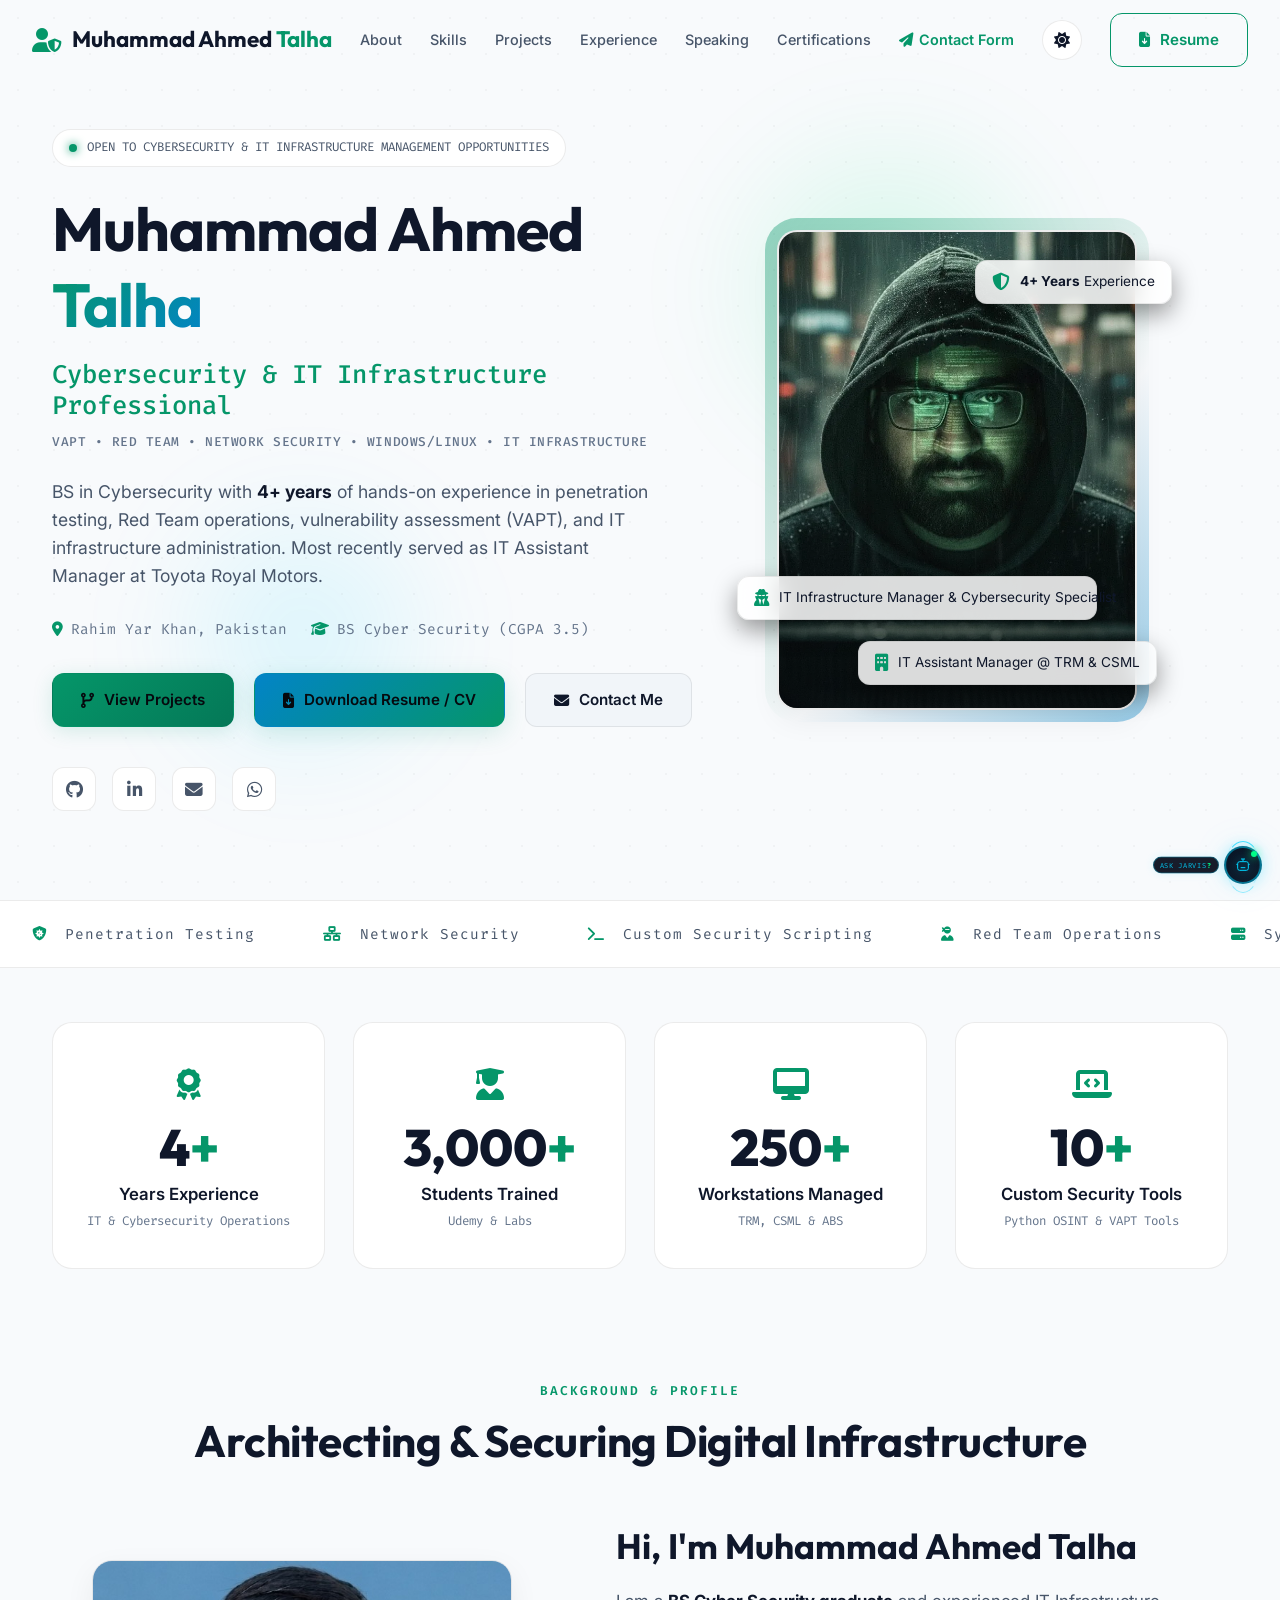
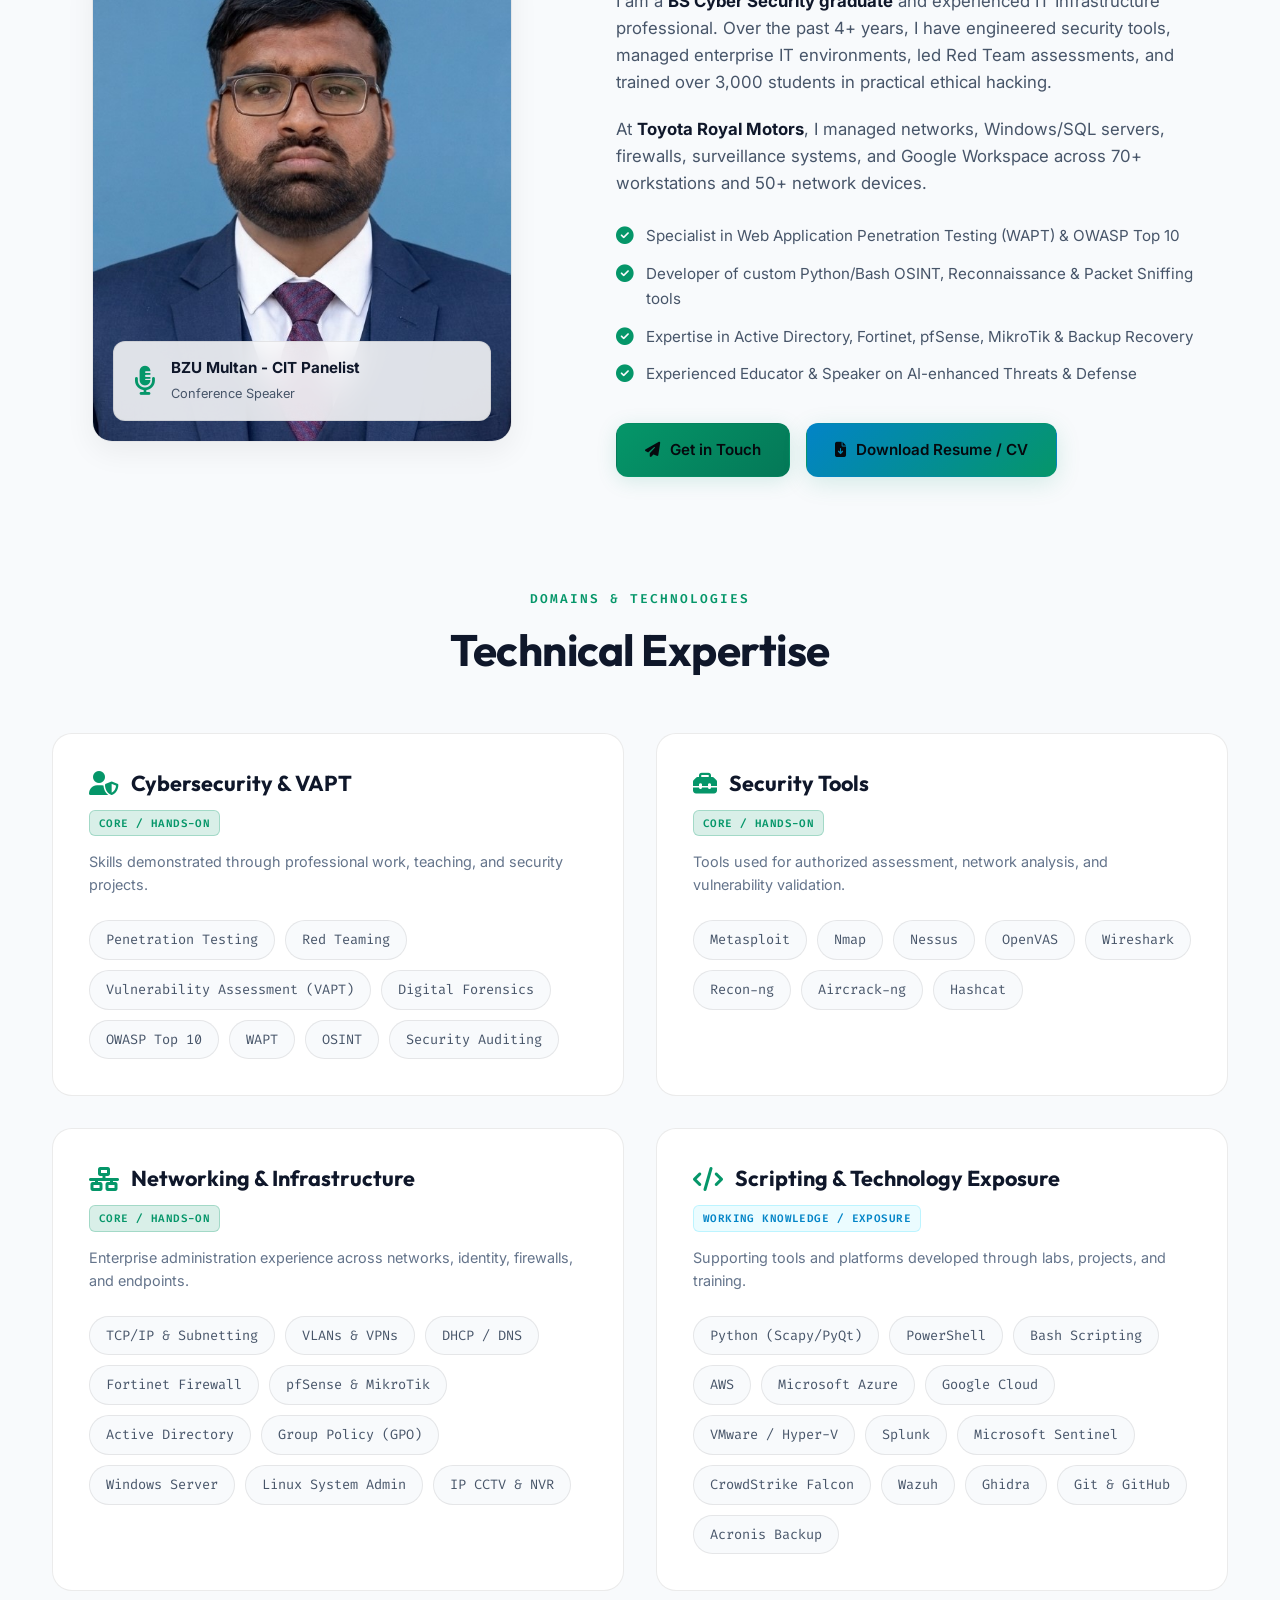
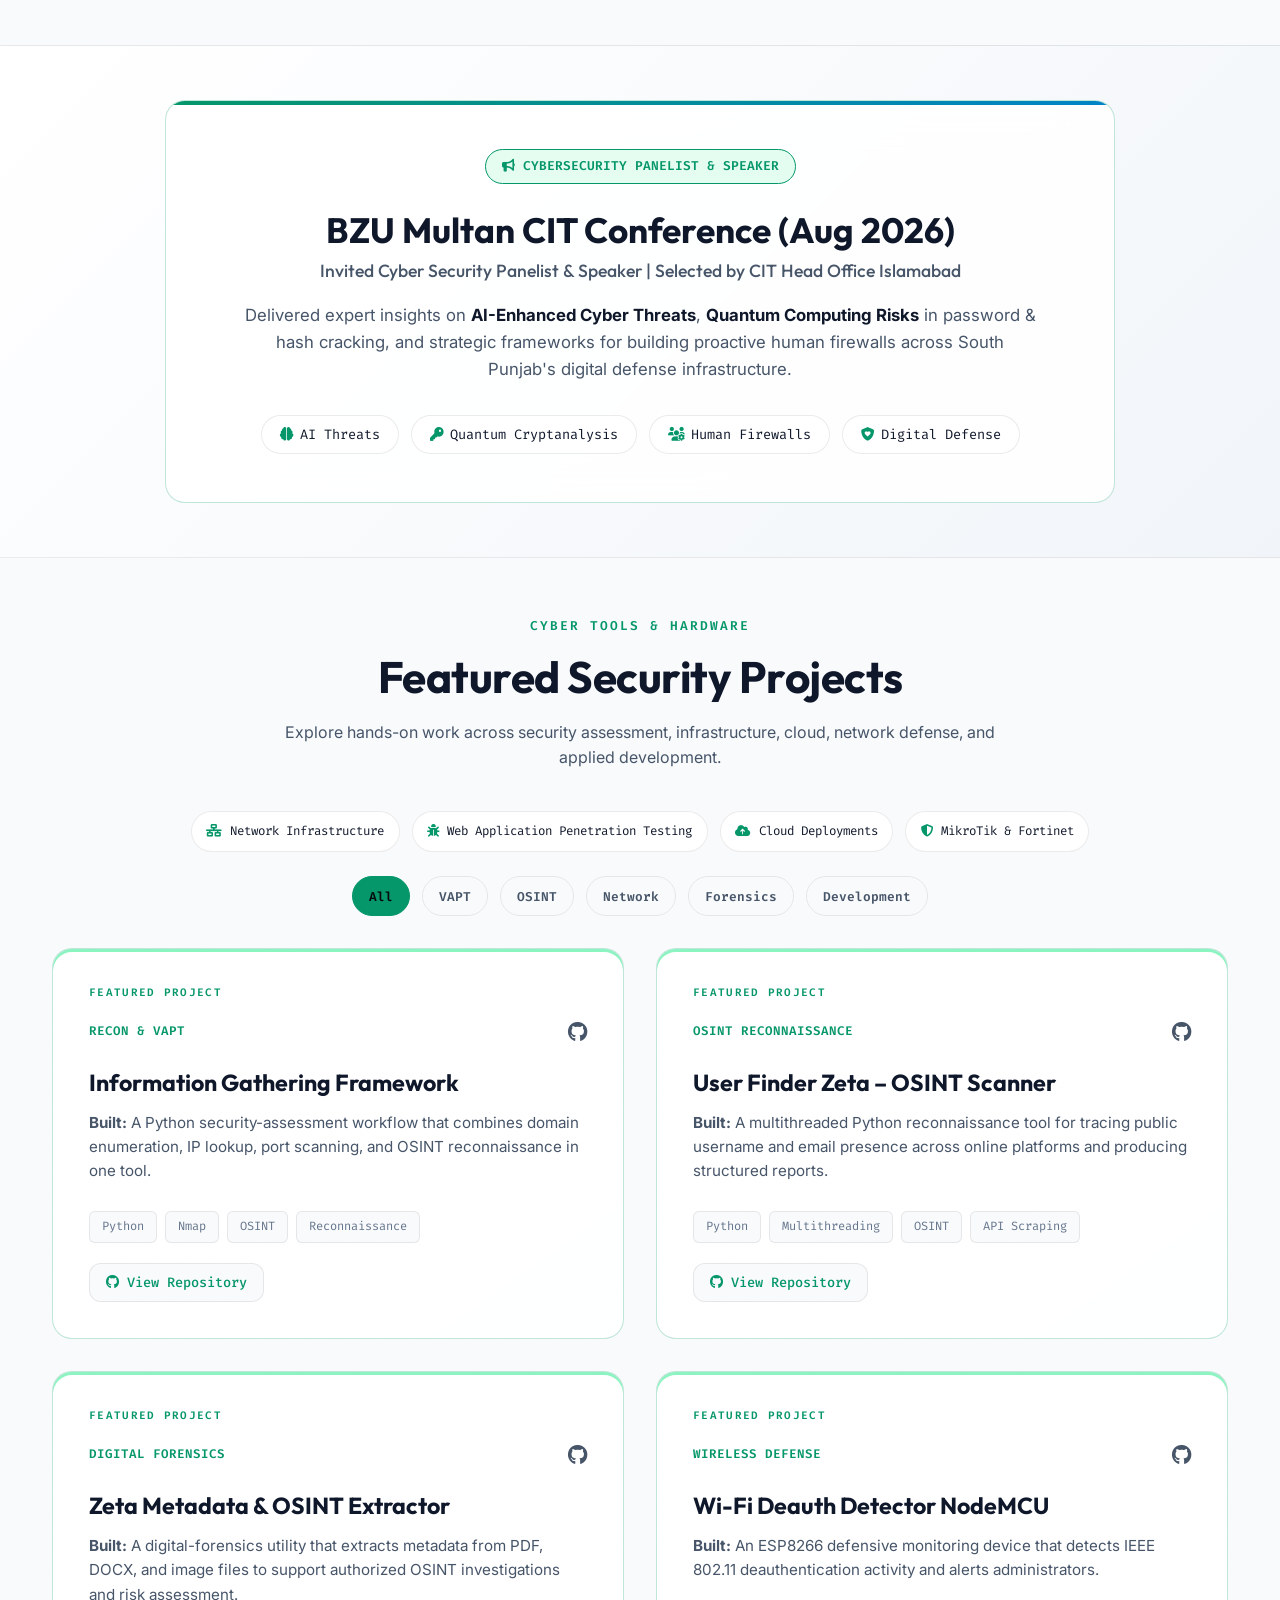
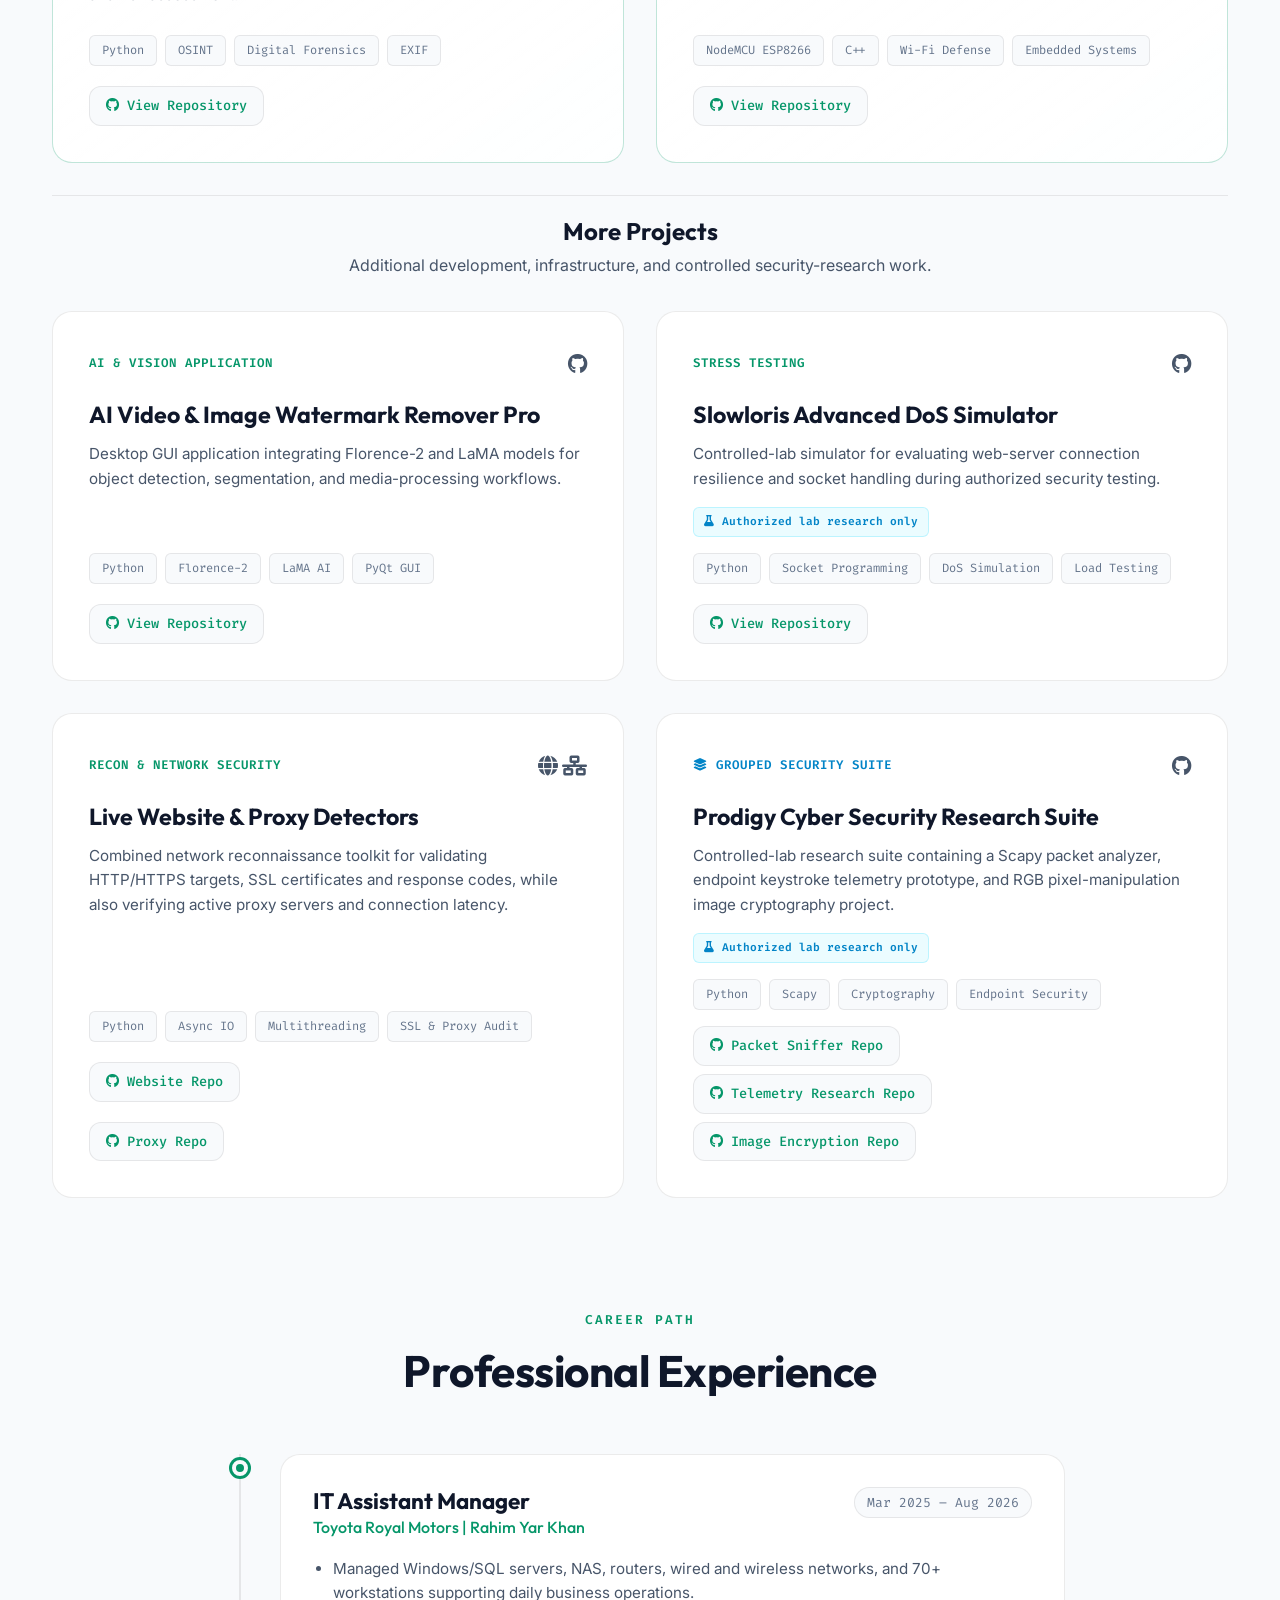
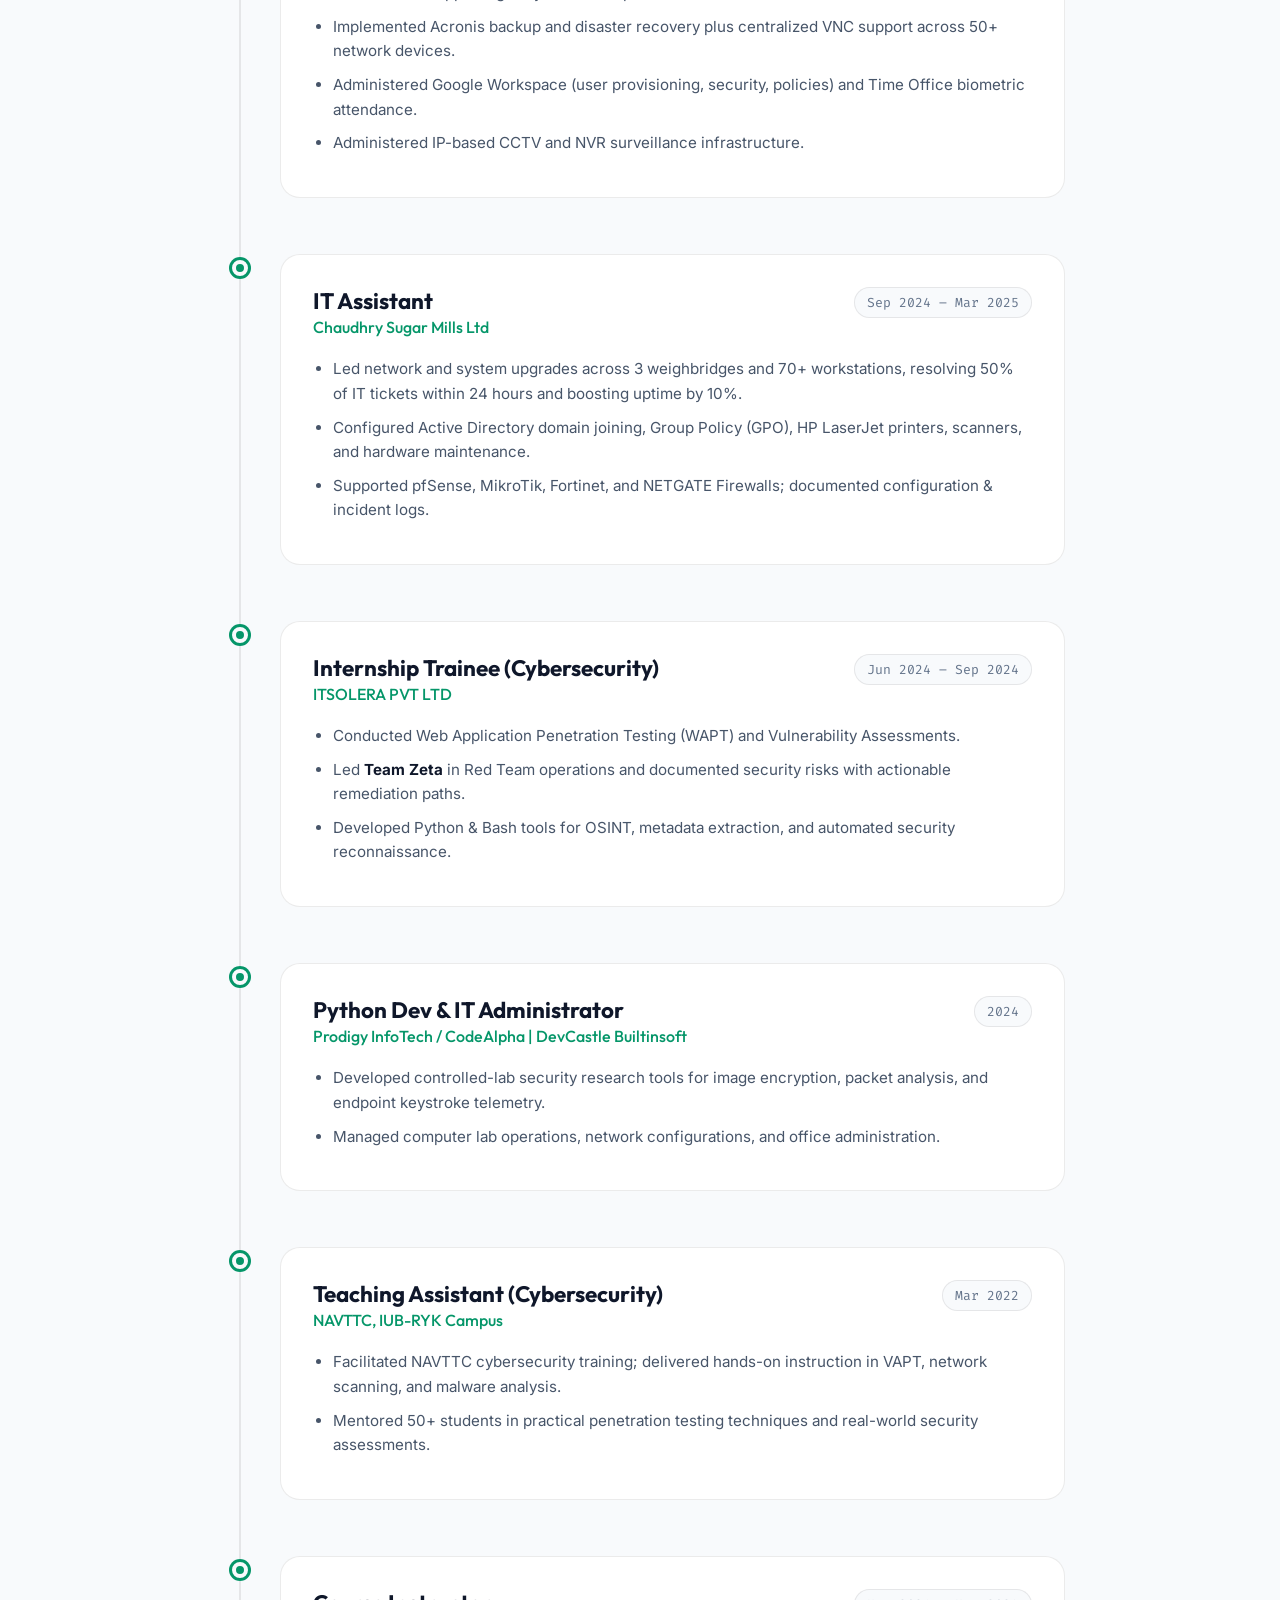
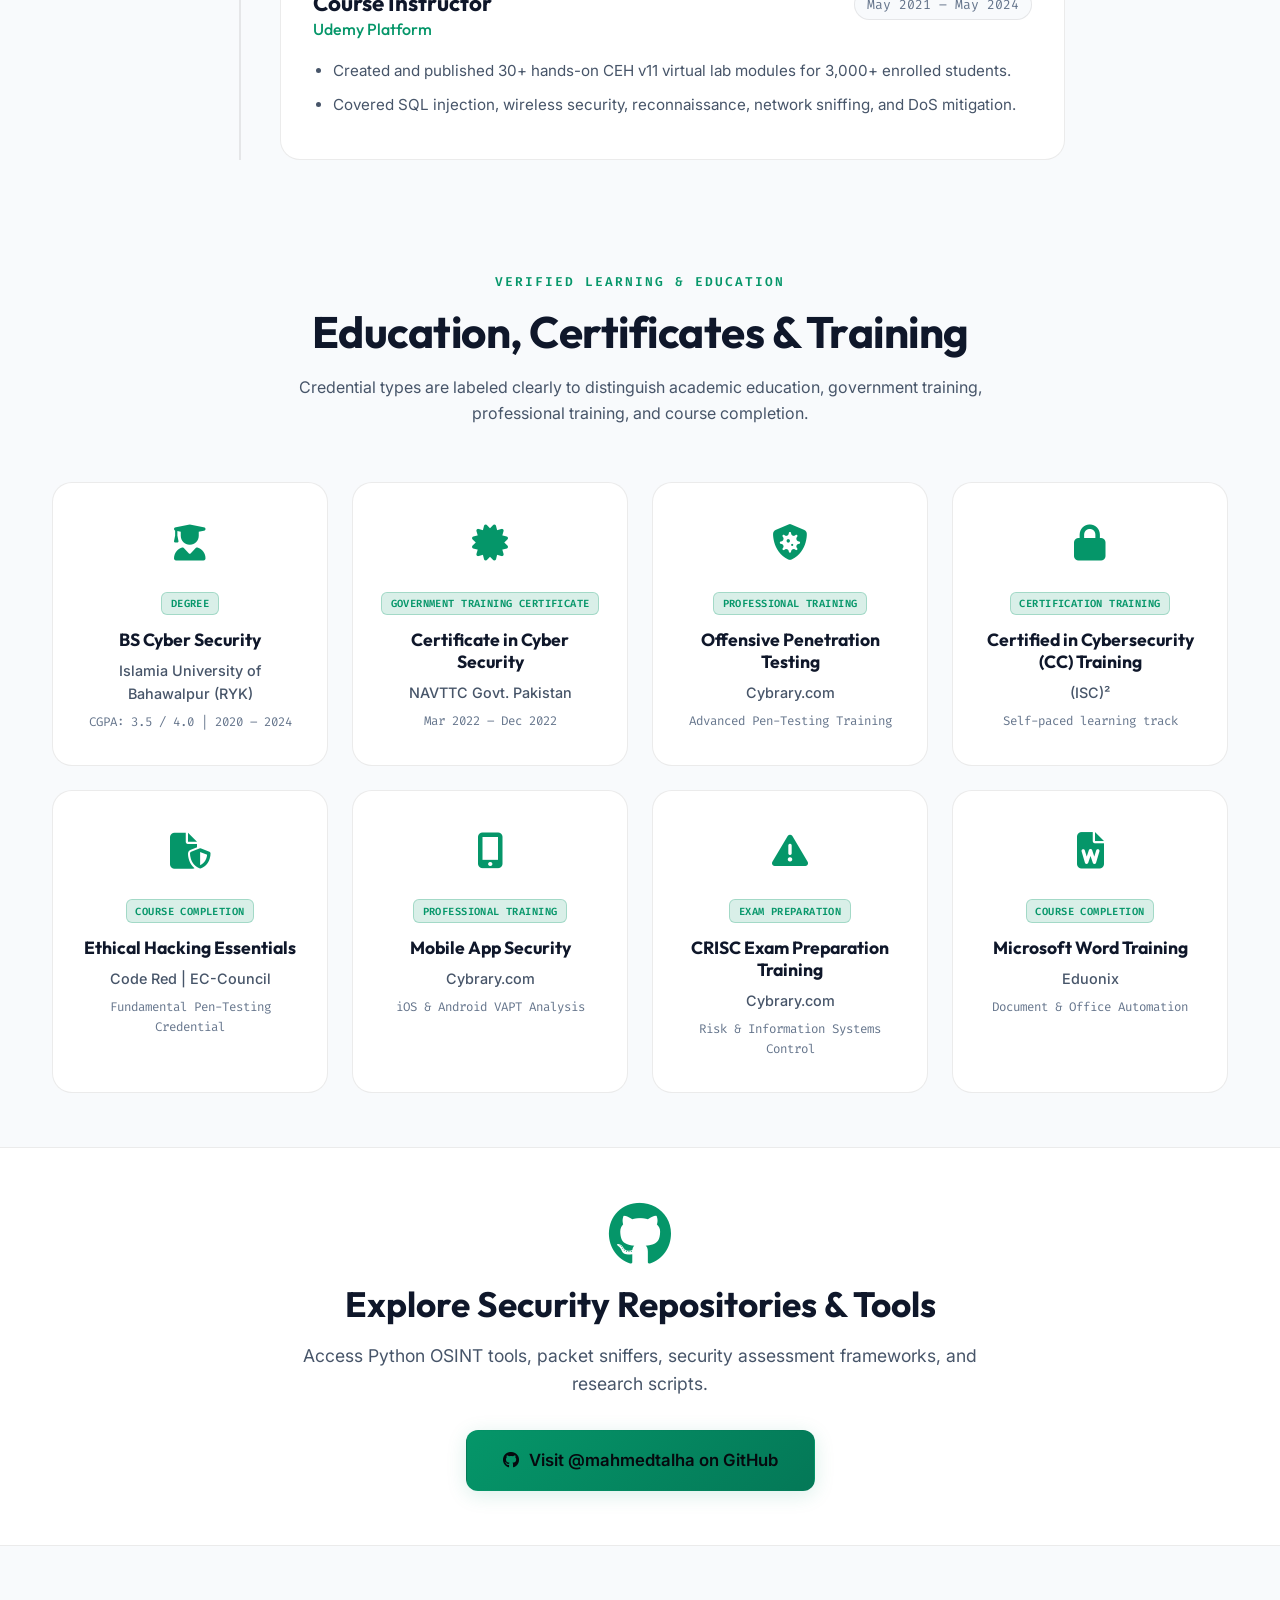
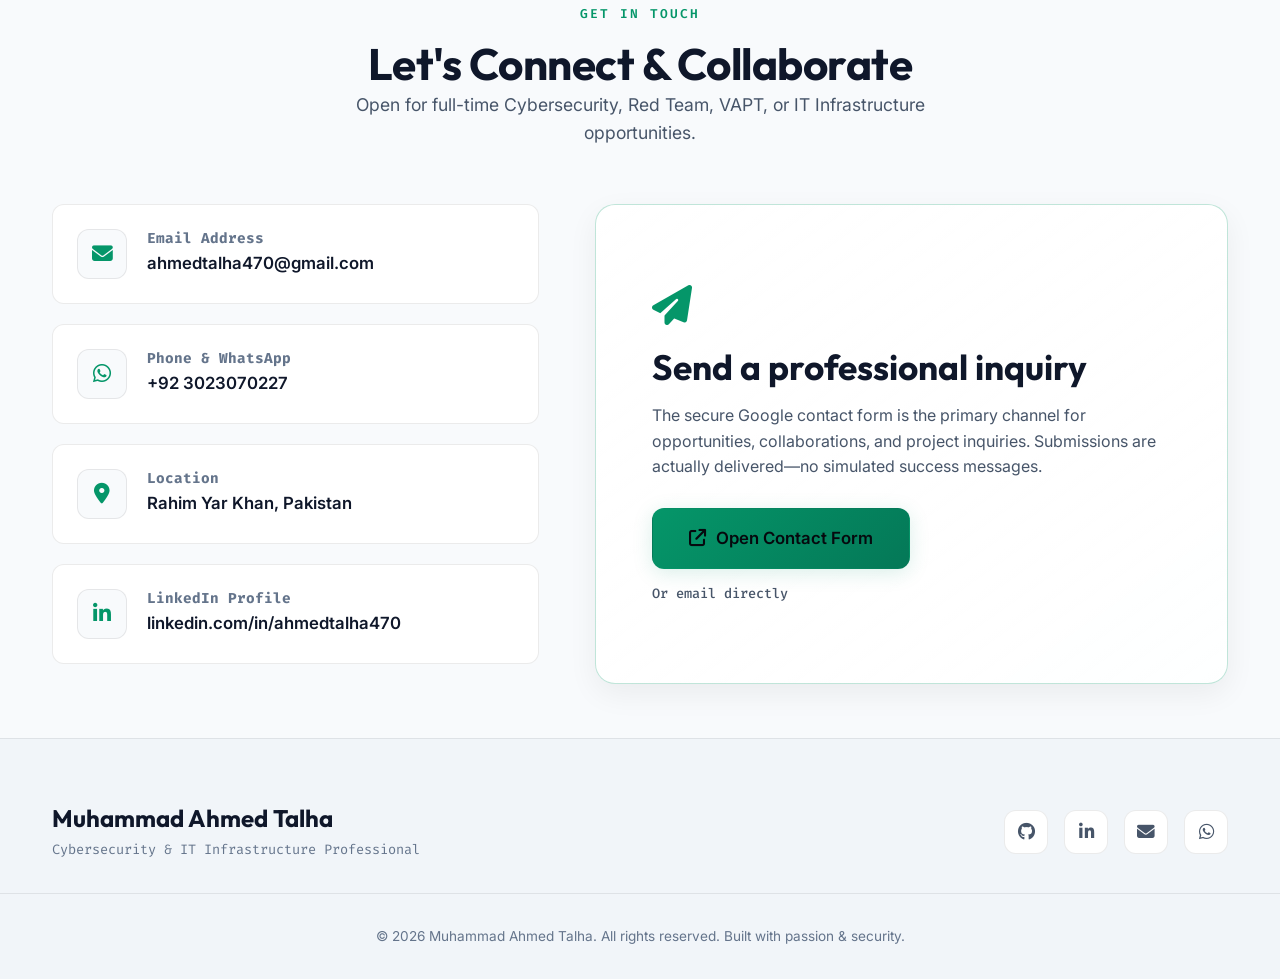
==== commit 9d866793: "Add files via upload" ====
--- a/index.html
+++ b/index.html
@@ -5,8 +5,8 @@
     <meta charset="UTF-8">
     <meta name="viewport" content="width=device-width, initial-scale=1.0">
     <!-- Primary Meta Tags -->
-    <title>Muhammad Ahmed Talha | IT Manager &amp; Cybersecurity Specialist</title>
-    <meta name="title" content="Muhammad Ahmed Talha | IT Manager &amp; Cybersecurity Specialist">
+    <title>Muhammad Ahmed Talha | Cybersecurity &amp; IT Infrastructure Professional</title>
+    <meta name="title" content="Muhammad Ahmed Talha | Cybersecurity &amp; IT Infrastructure Professional">
     <meta name="description"
         content="Portfolio of Muhammad Ahmed Talha — IT Manager, Penetration Tester, and Network Infrastructure Specialist.">
     <meta name="keywords"
@@ -19,7 +19,7 @@
     <meta property="og:type" content="website">
     <meta property="og:url" content="https://talha.dpdns.org/">
     <meta property="og:site_name" content="Muhammad Ahmed Talha Portfolio">
-    <meta property="og:title" content="Muhammad Ahmed Talha | Portfolio">
+    <meta property="og:title" content="Muhammad Ahmed Talha | Cybersecurity &amp; IT Infrastructure Professional">
     <meta property="og:description"
         content="IT Management, Cybersecurity Assessment, Network Security, and Web Applications.">
     <meta property="og:image" content="https://talha.dpdns.org/profile-photo.png">
@@ -27,7 +27,7 @@
 
     <!-- X / Twitter -->
     <meta name="twitter:card" content="summary_large_image">
-    <meta name="twitter:title" content="Muhammad Ahmed Talha | Portfolio">
+    <meta name="twitter:title" content="Muhammad Ahmed Talha | Cybersecurity &amp; IT Infrastructure Professional">
     <meta name="twitter:description"
         content="IT Management, Cybersecurity Assessment, Network Security, and Web Applications.">
     <meta name="twitter:image" content="https://talha.dpdns.org/profile-photo.png">
@@ -48,9 +48,32 @@
 <link rel="stylesheet" href="jarvis-aichatbot.css">
 
 <!-- Favicon -->
-<link rel="icon" type="image/jpeg" href="favicon.jpg?v=3">
-<link rel="shortcut icon" type="image/jpeg" href="favicon.jpg?v=3">
-<link rel="apple-touch-icon" href="favicon.jpg?v=3">
+    <link rel="icon" type="image/png" sizes="32x32" href="favicon-32.png">
+    <link rel="icon" type="image/png" sizes="192x192" href="icon-192.png">
+    <link rel="apple-touch-icon" sizes="180x180" href="apple-touch-icon.png">
+
+    <script type="application/ld+json">
+    {
+      "@context": "https://schema.org",
+      "@type": "Person",
+      "name": "Muhammad Ahmed Talha",
+      "url": "https://talha.dpdns.org/",
+      "image": "https://talha.dpdns.org/profile-photo.png",
+      "jobTitle": "Cybersecurity and IT Infrastructure Professional",
+      "alumniOf": {
+        "@type": "CollegeOrUniversity",
+        "name": "The Islamia University of Bahawalpur"
+      },
+      "sameAs": [
+        "https://github.com/mahmedtalha",
+        "https://linkedin.com/in/ahmedtalha470"
+      ],
+      "knowsAbout": [
+        "Cybersecurity", "IT Infrastructure", "Penetration Testing", "Network Security",
+        "Windows Server", "Linux", "Fortinet", "MikroTik", "Python"
+      ]
+    }
+    </script>
 </head>
 
 <body>
@@ -88,15 +111,15 @@
                     <i class="fas fa-file-download"></i> Resume
                 </a>
             </div>
-            <div class="hamburger" aria-label="Toggle Navigation Menu">
-                <i class="fas fa-bars"></i>
-            </div>
+            <button class="hamburger" type="button" aria-label="Open navigation" aria-controls="mobile-menu"
+                aria-expanded="false"><i class="fas fa-bars" aria-hidden="true"></i></button>
         </div>
     </nav>
 
     <!-- Mobile Menu -->
-    <div class="mobile-menu">
-        <div class="close-menu"><i class="fas fa-times"></i></div>
+    <div class="mobile-menu" id="mobile-menu" aria-hidden="true" inert>
+        <button class="close-menu" type="button" aria-label="Close navigation"><i class="fas fa-times"
+                aria-hidden="true"></i></button>
         <a href="#about">About</a>
         <a href="#skills">Skills</a>
         <a href="#projects">Projects</a>
@@ -122,15 +145,14 @@
                     <span class="status-dot"></span> OPEN TO CYBERSECURITY & IT INFRASTRUCTURE MANAGEMENT OPPORTUNITIES
                 </div>
                 <h1 class="hero-title">Muhammad Ahmed <span class="gradient-text">Talha</span></h1>
-                <h2 class="hero-subtitle">
-                    <span class="typewriter"
-                        data-words='["Cybersecurity Specialist", "IT Assistant Manager", "Penetration Tester", "Red Team Specialist", "Security Automation Dev"]'>Cybersecurity
-                        Specialist</span>
-                </h2>
+                <h2 class="hero-subtitle">Cybersecurity &amp; IT Infrastructure Professional</h2>
+                <p class="hero-specialties">VAPT <span aria-hidden="true">•</span> Red Team <span
+                        aria-hidden="true">•</span> Network Security <span aria-hidden="true">•</span> Windows/Linux
+                    <span aria-hidden="true">•</span> IT Infrastructure</p>
                 <p class="hero-bio">
                     BS in Cybersecurity with <strong>4+ years</strong> of hands-on experience in penetration testing,
                     Red Team operations, vulnerability assessment (VAPT), and IT infrastructure administration.
-                    Currently IT Assistant Manager at Toyota Royal Motors.
+                    Most recently served as IT Assistant Manager at Toyota Royal Motors.
                 </p>
 
                 <div class="hero-meta">
@@ -152,10 +174,10 @@
                 <div class="social-links">
                     <a href="https://github.com/mahmedtalha" target="_blank" rel="noopener noreferrer" aria-label="GitHub"><i
                             class="fab fa-github"></i></a>
-                    <a href="https://linkedin.com/in/ahmedtalha470" target="_blank" aria-label="LinkedIn"><i
+                    <a href="https://linkedin.com/in/ahmedtalha470" target="_blank" rel="noopener noreferrer" aria-label="LinkedIn"><i
                             class="fab fa-linkedin-in"></i></a>
                     <a href="mailto:ahmedtalha470@gmail.com" aria-label="Email"><i class="fas fa-envelope"></i></a>
-                    <a href="https://wa.me/923023070227" target="_blank" aria-label="WhatsApp"><i
+                    <a href="https://wa.me/923023070227" target="_blank" rel="noopener noreferrer" aria-label="WhatsApp"><i
                             class="fab fa-whatsapp"></i></a>
                 </div>
             </div>
@@ -164,8 +186,11 @@
                 <div class="portrait-card">
                     <div class="portrait-ring"></div>
                     <div class="portrait-wrapper">
-                        <img src="profile-photo.png" alt="Muhammad Ahmed Talha profile picture"
-                            class="portrait-img" fetchpriority="high">
+                        <picture>
+                            <source srcset="profile-photo.webp" type="image/webp">
+                            <img src="profile-photo.png" alt="Muhammad Ahmed Talha profile picture" width="826"
+                                height="907" class="portrait-img" fetchpriority="high">
+                        </picture>
                         <div class="portrait-overlay"></div>
                     </div>
                     <div class="floating-badge badge-1">
@@ -273,10 +298,8 @@
                         hacking.
                     </p>
                     <p class="about-description">
-                        In my role as <strong>IT Assistant Manager at Toyota Royal Motors</strong>, I manage networks,
-                        SQL
-                        Windows servers, firewalls, surveillance systems, and Google Workspace for over 100 workstations
-                        and 50+ network devices—improving uptime by 10% and rapid resolution rates.
+                        At <strong>Toyota Royal Motors</strong>, I managed networks, Windows/SQL servers, firewalls,
+                        surveillance systems, and Google Workspace across 70+ workstations and 50+ network devices.
                     </p>
 
                     <div class="about-highlights">
@@ -325,28 +348,26 @@
                         <i class="fas fa-user-shield"></i>
                         <h3>Cybersecurity & VAPT</h3>
                     </div>
-                    <p class="category-desc">Comprehensive vulnerability assessment, penetration testing, and defensive
-                        strategy.</p>
+                    <span class="skill-level skill-level-core">Core / hands-on</span>
+                    <p class="category-desc">Skills demonstrated through professional work, teaching, and security projects.</p>
                     <div class="skill-tags">
                         <span>Penetration Testing</span><span>Red Teaming</span><span>Vulnerability Assessment
                             (VAPT)</span>
-                        <span>Digital Forensics</span><span>Incident Response</span><span>Malware Analysis</span>
-                        <span>OWASP Top 10</span><span>WAPT</span><span>OSINT</span><span>Security Auditing</span>
+                        <span>Digital Forensics</span><span>OWASP Top 10</span><span>WAPT</span><span>OSINT</span>
+                        <span>Security Auditing</span>
                     </div>
                 </div>
 
                 <div class="skill-category reveal">
                     <div class="category-header">
                         <i class="fas fa-toolbox"></i>
-                        <h3>Security Tools & SIEM</h3>
-                    </div>
-                    <p class="category-desc">Industry-standard tools for threat detection, exploitation, and telemetry.
-                    </p>
+                        <h3>Security Tools</h3>
+                    </div>
+                    <span class="skill-level skill-level-core">Core / hands-on</span>
+                    <p class="category-desc">Tools used for authorized assessment, network analysis, and vulnerability validation.</p>
                     <div class="skill-tags">
                         <span>Metasploit</span><span>Nmap</span><span>Nessus</span><span>OpenVAS</span>
                         <span>Wireshark</span><span>Recon-ng</span><span>Aircrack-ng</span><span>Hashcat</span>
-                        <span>Splunk</span><span>Microsoft Sentinel</span><span>CrowdStrike
-                            Falcon</span><span>Wazuh</span><span>Ghidra</span>
                     </div>
                 </div>
 
@@ -355,8 +376,8 @@
                         <i class="fas fa-network-wired"></i>
                         <h3>Networking & Infrastructure</h3>
                     </div>
-                    <p class="category-desc">Enterprise network administration, active directory, firewalls, and
-                        hardware support.</p>
+                    <span class="skill-level skill-level-core">Core / hands-on</span>
+                    <p class="category-desc">Enterprise administration experience across networks, identity, firewalls, and endpoints.</p>
                     <div class="skill-tags">
                         <span>TCP/IP & Subnetting</span><span>VLANs & VPNs</span><span>DHCP / DNS</span><span>Fortinet
                             Firewall</span>
@@ -369,15 +390,16 @@
                 <div class="skill-category reveal">
                     <div class="category-header">
                         <i class="fas fa-code"></i>
-                        <h3>Scripting & Cloud</h3>
-                    </div>
-                    <p class="category-desc">Automation, exploit writing, tool building, and cloud environments.</p>
+                        <h3>Scripting &amp; Technology Exposure</h3>
+                    </div>
+                    <span class="skill-level skill-level-exposure">Working knowledge / exposure</span>
+                    <p class="category-desc">Supporting tools and platforms developed through labs, projects, and training.</p>
                     <div class="skill-tags">
-                        <span>Python (Scapy/PyQt)</span><span>PowerShell</span><span>Bash Scripting</span><span>Exploit
-                            Writing</span>
+                        <span>Python (Scapy/PyQt)</span><span>PowerShell</span><span>Bash Scripting</span>
                         <span>AWS</span><span>Microsoft Azure</span><span>Google Cloud</span><span>VMware /
                             Hyper-V</span>
-                        <span>Git & GitHub</span><span>Acronis Backup</span>
+                        <span>Splunk</span><span>Microsoft Sentinel</span><span>CrowdStrike Falcon</span><span>Wazuh</span>
+                        <span>Ghidra</span><span>Git &amp; GitHub</span><span>Acronis Backup</span>
                     </div>
                 </div>
             </div>
@@ -388,7 +410,7 @@
     <section id="speaking" class="speaking-section section-padding">
         <div class="container reveal">
             <div class="speaking-card">
-                <div class="speaking-badge"><i class="fas fa-bullhorn"></i> KEYNOTE SPEAKER & PANELIST</div>
+                <div class="speaking-badge"><i class="fas fa-bullhorn"></i> CYBERSECURITY PANELIST &amp; SPEAKER</div>
                 <h2>BZU Multan CIT Conference (Aug 2026)</h2>
                 <h4>Invited Cyber Security Panelist & Speaker | Selected by CIT Head Office Islamabad</h4>
                 <p>
@@ -435,7 +457,7 @@
             <div class="projects-grid">
 
                 <!-- 1. info-gathering -->
-                <article class="project-card reveal" data-category="vapt osint network">
+                <article class="project-card project-card--featured reveal" data-category="vapt osint network">
                     <div class="project-header">
                         <span class="project-badge">Recon & VAPT</span>
                         <div class="project-links">
@@ -444,8 +466,8 @@
                         </div>
                     </div>
                     <h3>Information Gathering Framework</h3>
-                    <p>Python-based automated security assessment tool integrating domain enumeration, IP lookup, port
-                        scanning, and OSINT reconnaissance.</p>
+                    <p><strong>Built:</strong> A Python security-assessment workflow that combines domain enumeration,
+                        IP lookup, port scanning, and OSINT reconnaissance in one tool.</p>
                     <div class="tech-stack">
                         <span>Python</span><span>Nmap</span><span>OSINT</span><span>Reconnaissance</span>
                     </div>
@@ -456,7 +478,7 @@
                 </article>
 
                 <!-- 2. user-finder -->
-                <article class="project-card reveal" data-category="osint development">
+                <article class="project-card project-card--featured reveal" data-category="osint development">
                     <div class="project-header">
                         <span class="project-badge">OSINT Reconnaissance</span>
                         <div class="project-links">
@@ -465,8 +487,8 @@
                         </div>
                     </div>
                     <h3>User Finder Zeta – OSINT Scanner</h3>
-                    <p>Python reconnaissance tool designed to trace usernames and email accounts across hundreds of
-                        online platforms, generating structured investigation reports.</p>
+                    <p><strong>Built:</strong> A multithreaded Python reconnaissance tool for tracing public username
+                        and email presence across online platforms and producing structured reports.</p>
                     <div class="tech-stack">
                         <span>Python</span><span>Multithreading</span><span>OSINT</span><span>API Scraping</span>
                     </div>
@@ -477,7 +499,7 @@
                 </article>
 
                 <!-- 3. meta-data-extractor-zeta -->
-                <article class="project-card reveal" data-category="osint forensics development">
+                <article class="project-card project-card--featured reveal" data-category="osint forensics development">
                     <div class="project-header">
                         <span class="project-badge">Digital Forensics</span>
                         <div class="project-links">
@@ -486,8 +508,8 @@
                         </div>
                     </div>
                     <h3>Zeta Metadata & OSINT Extractor</h3>
-                    <p>Python digital forensics tool to extract hidden metadata from PDF, DOCX, and image files for
-                        OSINT investigations, risk assessment, and intelligence gathering.</p>
+                    <p><strong>Built:</strong> A digital-forensics utility that extracts metadata from PDF, DOCX, and
+                        image files to support authorized OSINT investigations and risk assessment.</p>
                     <div class="tech-stack">
                         <span>Python</span><span>OSINT</span><span>Digital Forensics</span><span>EXIF</span>
                     </div>
@@ -497,29 +519,8 @@
                     </a>
                 </article>
 
-                <!-- 4. AI-Video-Watermark-Remover-Pro -->
-                <article class="project-card reveal" data-category="development">
-                    <div class="project-header">
-                        <span class="project-badge">AI & Vision Application</span>
-                        <div class="project-links">
-                            <a href="https://github.com/mahmedtalha/AI-Video-Watermark-Remover-Pro" target="_blank"
-                                rel="noopener noreferrer" aria-label="GitHub"><i class="fab fa-github"></i></a>
-                        </div>
-                    </div>
-                    <h3>AI Video & Image Watermark Remover Pro</h3>
-                    <p>Desktop GUI application integrating Florence-2 and LaMA AI models for automated object detection,
-                        segmentation, and seamless watermark removal from images and video feeds.</p>
-                    <div class="tech-stack">
-                        <span>Python</span><span>Florence-2</span><span>LaMA AI</span><span>PyQt GUI</span>
-                    </div>
-                    <a href="https://github.com/mahmedtalha/AI-Video-Watermark-Remover-Pro" target="_blank"
-                        rel="noopener noreferrer" class="project-github-btn">
-                        <i class="fab fa-github"></i> View Repository
-                    </a>
-                </article>
-
-                <!-- 5. WiFiDeauthDetectorNodeMCU -->
-                <article class="project-card reveal" data-category="network development">
+                <!-- 4. WiFiDeauthDetectorNodeMCU -->
+                <article class="project-card project-card--featured reveal" data-category="network development">
                     <div class="project-header">
                         <span class="project-badge">Wireless Defense</span>
                         <div class="project-links">
@@ -528,13 +529,39 @@
                         </div>
                     </div>
                     <h3>Wi-Fi Deauth Detector NodeMCU</h3>
-                    <p>Hardware defense tool built on NodeMCU ESP8266 to continuously monitor airwaves for 802.11
-                        deauthentication attacks and alert admins in real time.</p>
+                    <p><strong>Built:</strong> An ESP8266 defensive monitoring device that detects IEEE 802.11
+                        deauthentication activity and alerts administrators.</p>
                     <div class="tech-stack">
                         <span>NodeMCU ESP8266</span><span>C++</span><span>Wi-Fi Defense</span><span>Embedded
                             Systems</span>
                     </div>
                     <a href="https://github.com/mahmedtalha/WiFiDeauthDetectorNodeMCU" target="_blank"
+                        rel="noopener noreferrer" class="project-github-btn">
+                        <i class="fab fa-github"></i> View Repository
+                    </a>
+                </article>
+
+                <div class="projects-tier-heading reveal">
+                    <span>More Projects</span>
+                    <p>Additional development, infrastructure, and controlled security-research work.</p>
+                </div>
+
+                <!-- 5. AI-Video-Watermark-Remover-Pro -->
+                <article class="project-card reveal" data-category="development">
+                    <div class="project-header">
+                        <span class="project-badge">AI &amp; Vision Application</span>
+                        <div class="project-links">
+                            <a href="https://github.com/mahmedtalha/AI-Video-Watermark-Remover-Pro" target="_blank"
+                                rel="noopener noreferrer" aria-label="GitHub"><i class="fab fa-github"></i></a>
+                        </div>
+                    </div>
+                    <h3>AI Video &amp; Image Watermark Remover Pro</h3>
+                    <p>Desktop GUI application integrating Florence-2 and LaMA models for object detection,
+                        segmentation, and media-processing workflows.</p>
+                    <div class="tech-stack">
+                        <span>Python</span><span>Florence-2</span><span>LaMA AI</span><span>PyQt GUI</span>
+                    </div>
+                    <a href="https://github.com/mahmedtalha/AI-Video-Watermark-Remover-Pro" target="_blank"
                         rel="noopener noreferrer" class="project-github-btn">
                         <i class="fab fa-github"></i> View Repository
                     </a>
@@ -550,8 +577,9 @@
                         </div>
                     </div>
                     <h3>Slowloris Advanced DoS Simulator</h3>
-                    <p>Advanced implementation of Slowloris HTTP DoS attack simulator to evaluate web server connection
-                        resilience and socket handling mechanisms.</p>
+                    <p>Controlled-lab simulator for evaluating web-server connection resilience and socket handling
+                        during authorized security testing.</p>
+                    <span class="research-label"><i class="fas fa-flask"></i> Authorized lab research only</span>
                     <div class="tech-stack">
                         <span>Python</span><span>Socket Programming</span><span>DoS Simulation</span><span>Load
                             Testing</span>
@@ -600,8 +628,9 @@
                         </div>
                     </div>
                     <h3>Prodigy Cyber Security Research Suite</h3>
-                    <p>Unified cybersecurity research suite containing a raw network packet sniffer (Scapy), an endpoint
-                        keystroke telemetry monitor, and RGB pixel manipulation image cryptography.</p>
+                    <p>Controlled-lab research suite containing a Scapy packet analyzer, endpoint keystroke telemetry
+                        prototype, and RGB pixel-manipulation image cryptography project.</p>
+                    <span class="research-label"><i class="fas fa-flask"></i> Authorized lab research only</span>
                     <div class="tech-stack">
                         <span>Python</span><span>Scapy</span><span>Cryptography</span><span>Endpoint Security</span>
                     </div>
@@ -612,7 +641,7 @@
                         </a>
                         <a href="https://github.com/mahmedtalha/PRODIGY_CS_04_keylogger" target="_blank"
                             rel="noopener noreferrer" class="project-github-btn">
-                            <i class="fab fa-github"></i> Keystroke Logger Repo
+                            <i class="fab fa-github"></i> Telemetry Research Repo
                         </a>
                         <a href="https://github.com/mahmedtalha/PRODIGY_CS_02_Pixel_Manipulation_Image_Encryption"
                             target="_blank" rel="noopener noreferrer" class="project-github-btn">
@@ -647,14 +676,13 @@
                             <span class="timeline-date">Mar 2025 – Aug 2026</span>
                         </div>
                         <ul>
-                            <li>Managed IT infrastructure, wired/wireless networks, SQL Windows servers, NAS, routers,
-                                and end-user hardware.</li>
-                            <li>Implemented backup & disaster recovery (Acronis) and VNC centralized support for 50+
-                                network devices and 70+ workstations.</li>
+                            <li>Managed Windows/SQL servers, NAS, routers, wired and wireless networks, and 70+
+                                workstations supporting daily business operations.</li>
+                            <li>Implemented Acronis backup and disaster recovery plus centralized VNC support across
+                                50+ network devices.</li>
                             <li>Administered Google Workspace (user provisioning, security, policies) and Time Office
                                 biometric attendance.</li>
-                            <li>Managed IP-based CCTV surveillance (NVR), digital marketing, graphic content creation,
-                                and corporate media.</li>
+                            <li>Administered IP-based CCTV and NVR surveillance infrastructure.</li>
                         </ul>
                     </div>
                 </div>
@@ -714,8 +742,8 @@
                             <span class="timeline-date">2024</span>
                         </div>
                         <ul>
-                            <li>Developed custom security scripts: image encryption tools, packet sniffers, and
-                                keystroke logging utilities.</li>
+                            <li>Developed controlled-lab security research tools for image encryption, packet analysis,
+                                and endpoint keystroke telemetry.</li>
                             <li>Managed computer lab operations, network configurations, and office administration.</li>
                         </ul>
                     </div>
@@ -769,13 +797,16 @@
     <section id="certifications" class="certifications-section section-padding">
         <div class="container">
             <div class="section-header center-text reveal">
-                <span class="section-tag">CREDENTIALS & DEGREES</span>
-                <h2 class="section-title">Certifications & Education</h2>
+                <span class="section-tag">VERIFIED LEARNING &amp; EDUCATION</span>
+                <h2 class="section-title">Education, Certificates &amp; Training</h2>
+                <p class="credentials-note">Credential types are labeled clearly to distinguish academic education,
+                    government training, professional training, and course completion.</p>
             </div>
 
             <div class="cert-grid">
                 <div class="cert-card reveal">
                     <div class="cert-icon"><i class="fas fa-user-graduate"></i></div>
+                    <span class="credential-type">Degree</span>
                     <h4>BS Cyber Security</h4>
                     <p class="cert-issuer">Islamia University of Bahawalpur (RYK)</p>
                     <span class="cert-detail">CGPA: 3.5 / 4.0 | 2020 – 2024</span>
@@ -783,6 +814,7 @@
 
                 <div class="cert-card reveal">
                     <div class="cert-icon"><i class="fas fa-certificate"></i></div>
+                    <span class="credential-type">Government training certificate</span>
                     <h4>Certificate in Cyber Security</h4>
                     <p class="cert-issuer">NAVTTC Govt. Pakistan</p>
                     <span class="cert-detail">Mar 2022 – Dec 2022</span>
@@ -790,6 +822,7 @@
 
                 <div class="cert-card reveal">
                     <div class="cert-icon"><i class="fas fa-shield-virus"></i></div>
+                    <span class="credential-type">Professional training</span>
                     <h4>Offensive Penetration Testing</h4>
                     <p class="cert-issuer">Cybrary.com</p>
                     <span class="cert-detail">Advanced Pen-Testing Training</span>
@@ -797,13 +830,15 @@
 
                 <div class="cert-card reveal">
                     <div class="cert-icon"><i class="fas fa-lock"></i></div>
-                    <h4>Certified in Cybersecurity (CC)</h4>
+                    <span class="credential-type">Certification training</span>
+                    <h4>Certified in Cybersecurity (CC) Training</h4>
                     <p class="cert-issuer">(ISC)²</p>
-                    <span class="cert-detail">Self-Paced Professional Track</span>
+                    <span class="cert-detail">Self-paced learning track</span>
                 </div>
 
                 <div class="cert-card reveal">
                     <div class="cert-icon"><i class="fas fa-file-shield"></i></div>
+                    <span class="credential-type">Course completion</span>
                     <h4>Ethical Hacking Essentials</h4>
                     <p class="cert-issuer">Code Red | EC-Council</p>
                     <span class="cert-detail">Fundamental Pen-Testing Credential</span>
@@ -811,6 +846,7 @@
 
                 <div class="cert-card reveal">
                     <div class="cert-icon"><i class="fas fa-mobile-screen-button"></i></div>
+                    <span class="credential-type">Professional training</span>
                     <h4>Mobile App Security</h4>
                     <p class="cert-issuer">Cybrary.com</p>
                     <span class="cert-detail">iOS & Android VAPT Analysis</span>
@@ -818,14 +854,16 @@
 
                 <div class="cert-card reveal">
                     <div class="cert-icon"><i class="fas fa-triangle-exclamation"></i></div>
-                    <h4>CRISC Certification</h4>
+                    <span class="credential-type">Exam preparation</span>
+                    <h4>CRISC Exam Preparation Training</h4>
                     <p class="cert-issuer">Cybrary.com</p>
                     <span class="cert-detail">Risk & Information Systems Control</span>
                 </div>
 
                 <div class="cert-card reveal">
                     <div class="cert-icon"><i class="fas fa-file-word"></i></div>
-                    <h4>Microsoft Word Certification</h4>
+                    <span class="credential-type">Course completion</span>
+                    <h4>Microsoft Word Training</h4>
                     <p class="cert-issuer">Eduonix</p>
                     <span class="cert-detail">Document & Office Automation</span>
                 </div>
@@ -858,7 +896,7 @@
                     opportunities.</p>
             </div>
 
-            <div class="contact-grid">
+            <div class="contact-grid contact-grid--single">
                 <div class="contact-info reveal">
                     <div class="info-card">
                         <div class="info-icon"><i class="fas fa-envelope"></i></div>
@@ -888,44 +926,24 @@
                         <div class="info-icon"><i class="fab fa-linkedin-in"></i></div>
                         <div>
                             <h4>LinkedIn Profile</h4>
-                            <a href="https://linkedin.com/in/ahmedtalha470"
-                                target="_blank">linkedin.com/in/ahmedtalha470</a>
-                        </div>
-                    </div>
-
-                    <!-- Direct Google Form Contact Card -->
-                    <div class="google-form-card">
-                        <div class="gf-header">
-                            <i class="fab fa-google gf-icon"></i>
-                            <div>
-                                <h4>Official Contact Form</h4>
-                                <p>Fill out the online inquiry form directly</p>
-                            </div>
-                        </div>
-                        <a href="https://docs.google.com/forms/d/e/1FAIpQLScdbT_vnWj5tRU2b-XP_PdamjncAMHc3sgl6rGEUI8EHMe4QQ/viewform?usp=sharing"
-                            target="_blank" rel="noopener noreferrer" class="btn btn-primary btn-block">
-                            <i class="fas fa-external-link-alt"></i> Open Google Form
-                        </a>
-                    </div>
-                </div>
-
-                <form class="contact-form reveal" id="portfolio-contact-form">
-                    <h3>Send a Direct Message</h3>
-                    <div class="form-group">
-                        <input type="text" id="form-name" name="name" placeholder="Your Full Name" required
-                            aria-label="Name">
-                        <input type="email" id="form-email" name="email" placeholder="Your Email Address" required
-                            aria-label="Email">
-                    </div>
-                    <input type="text" id="form-subject" name="subject"
-                        placeholder="Subject (e.g. Job Opportunity / Collaboration)" required aria-label="Subject">
-                    <textarea id="form-message" name="message" rows="5" placeholder="Write your message here..."
-                        required aria-label="Message"></textarea>
-                    <button type="submit" class="btn btn-primary btn-block">
-                        <i class="fas fa-paper-plane"></i> Send Message
-                    </button>
-                    <div id="form-status" class="form-status-msg"></div>
-                </form>
+                            <a href="https://linkedin.com/in/ahmedtalha470" target="_blank"
+                                rel="noopener noreferrer">linkedin.com/in/ahmedtalha470</a>
+                        </div>
+                    </div>
+
+                </div>
+
+                <aside class="contact-action-card reveal" aria-labelledby="contact-action-title">
+                    <i class="fas fa-paper-plane contact-action-icon" aria-hidden="true"></i>
+                    <h3 id="contact-action-title">Send a professional inquiry</h3>
+                    <p>The secure Google contact form is the primary channel for opportunities, collaborations, and
+                        project inquiries. Submissions are actually delivered—no simulated success messages.</p>
+                    <a href="https://docs.google.com/forms/d/e/1FAIpQLScdbT_vnWj5tRU2b-XP_PdamjncAMHc3sgl6rGEUI8EHMe4QQ/viewform?usp=sharing"
+                        target="_blank" rel="noopener noreferrer" class="btn btn-primary btn-lg">
+                        <i class="fas fa-arrow-up-right-from-square"></i> Open Contact Form
+                    </a>
+                    <a href="mailto:ahmedtalha470@gmail.com" class="contact-email-link">Or email directly</a>
+                </aside>
             </div>
         </div>
     </section>
@@ -935,15 +953,15 @@
         <div class="container footer-content">
             <div class="footer-brand">
                 <h3>Muhammad Ahmed Talha</h3>
-                <p>Cybersecurity Specialist | Penetration Tester | IT Assistant Manager</p>
+                <p>Cybersecurity &amp; IT Infrastructure Professional</p>
             </div>
             <div class="social-links">
                 <a href="https://github.com/mahmedtalha" target="_blank" rel="noopener noreferrer" aria-label="GitHub"><i
                         class="fab fa-github"></i></a>
-                <a href="https://linkedin.com/in/ahmedtalha470" target="_blank" aria-label="LinkedIn"><i
+                <a href="https://linkedin.com/in/ahmedtalha470" target="_blank" rel="noopener noreferrer" aria-label="LinkedIn"><i
                         class="fab fa-linkedin-in"></i></a>
                 <a href="mailto:ahmedtalha470@gmail.com" aria-label="Email"><i class="fas fa-envelope"></i></a>
-                <a href="https://wa.me/923023070227" target="_blank" aria-label="WhatsApp"><i
+                <a href="https://wa.me/923023070227" target="_blank" rel="noopener noreferrer" aria-label="WhatsApp"><i
                         class="fab fa-whatsapp"></i></a>
             </div>
         </div>
--- a/style.css
+++ b/style.css
@@ -117,6 +117,14 @@
     text-decoration: none;
     color: inherit;
     transition: color var(--transition-fast), transform var(--transition-fast);
+}
+
+a:focus-visible,
+button:focus-visible,
+input:focus-visible,
+textarea:focus-visible {
+    outline: 3px solid var(--accent-cyan);
+    outline-offset: 4px;
 }
 
 ul {
@@ -398,6 +406,9 @@
     font-size: 1.5rem;
     cursor: pointer;
     color: var(--text-primary);
+    background: transparent;
+    border: 0;
+    padding: 0.5rem;
 }
 
 /* Mobile Menu */
@@ -432,6 +443,9 @@
     font-size: 2rem;
     cursor: pointer;
     color: var(--text-secondary);
+    background: transparent;
+    border: 0;
+    padding: 0.5rem;
 }
 
 .mobile-menu a:not(.btn) {
@@ -552,21 +566,16 @@
     font-family: var(--font-mono);
     font-weight: 500;
     color: var(--primary-color);
+    margin-bottom: 0.5rem;
+}
+
+.hero-specialties {
+    max-width: 650px;
     margin-bottom: 1.5rem;
-    min-height: 2.2rem;
-    display: grid;
-}
-
-/* Reserve the longest role's space so the typewriter cannot shift the page. */
-.hero-subtitle::before,
-.hero-subtitle .typewriter {
-    grid-area: 1 / 1;
-}
-
-.hero-subtitle::before {
-    content: "Cybersecurity Specialist";
-    visibility: hidden;
-    pointer-events: none;
+    color: var(--text-muted);
+    font: 500 0.8rem/1.8 var(--font-mono);
+    letter-spacing: 0.04em;
+    text-transform: uppercase;
 }
 
 .hero-bio {
@@ -1006,6 +1015,29 @@
     font-size: 0.9rem;
     color: var(--text-muted);
     margin-bottom: 1.5rem;
+}
+
+.skill-level {
+    display: inline-flex;
+    width: fit-content;
+    margin-bottom: 0.85rem;
+    padding: 0.3rem 0.55rem;
+    border-radius: var(--radius-sm);
+    font: 600 0.68rem var(--font-mono);
+    letter-spacing: 0.04em;
+    text-transform: uppercase;
+}
+
+.skill-level-core {
+    color: var(--primary-color);
+    background: var(--primary-glow);
+    border: 1px solid var(--border-glow);
+}
+
+.skill-level-exposure {
+    color: var(--accent-cyan);
+    background: rgba(0, 210, 255, 0.08);
+    border: 1px solid rgba(0, 210, 255, 0.2);
 }
 
 .skill-tags {
@@ -1187,6 +1219,27 @@
     display: none;
 }
 
+.projects-tier-heading {
+    grid-column: 1 / -1;
+    padding-top: 1.25rem;
+    border-top: 1px solid var(--border-color);
+    text-align: center;
+}
+
+.projects-tier-heading[hidden] {
+    display: none;
+}
+
+.projects-tier-heading span {
+    color: var(--text-primary);
+    font: 700 1.5rem var(--font-heading);
+}
+
+.projects-tier-heading p {
+    margin-top: 0.35rem;
+    color: var(--text-secondary);
+}
+
 .projects-grid {
     display: grid;
     grid-template-columns: repeat(2, 1fr);
@@ -1202,6 +1255,21 @@
     flex-direction: column;
     justify-content: space-between;
     transition: all var(--transition-normal);
+}
+
+.project-card--featured {
+    border-color: var(--border-glow);
+    background: linear-gradient(145deg, var(--surface-color), var(--glass-bg));
+    box-shadow: inset 0 3px 0 rgba(0, 230, 118, 0.45);
+}
+
+.project-card--featured::before {
+    content: "FEATURED PROJECT";
+    width: fit-content;
+    margin-bottom: 1rem;
+    color: var(--primary-color);
+    font: 600 0.68rem var(--font-mono);
+    letter-spacing: 0.12em;
 }
 
 .project-card:hover {
@@ -1270,6 +1338,20 @@
     padding: 5px 12px;
     border-radius: var(--radius-sm);
     border: 1px solid var(--border-color);
+}
+
+.research-label {
+    display: inline-flex;
+    align-items: center;
+    gap: 0.45rem;
+    width: fit-content;
+    margin: -0.75rem 0 1rem;
+    padding: 0.4rem 0.65rem;
+    color: var(--accent-cyan);
+    background: rgba(0, 210, 255, 0.08);
+    border: 1px solid rgba(0, 210, 255, 0.2);
+    border-radius: var(--radius-sm);
+    font: 600 0.7rem var(--font-mono);
 }
 
 /* Experience Section */
@@ -1370,6 +1452,12 @@
 }
 
 /* Certifications */
+.credentials-note {
+    max-width: 720px;
+    margin: 1rem auto 0;
+    color: var(--text-secondary);
+}
+
 .cert-grid {
     display: grid;
     grid-template-columns: repeat(4, 1fr);
@@ -1396,6 +1484,19 @@
     margin-bottom: 1rem;
 }
 
+.credential-type {
+    display: inline-flex;
+    margin-bottom: 0.85rem;
+    padding: 0.28rem 0.55rem;
+    color: var(--primary-color);
+    background: var(--primary-glow);
+    border: 1px solid var(--border-glow);
+    border-radius: var(--radius-sm);
+    font: 600 0.65rem var(--font-mono);
+    letter-spacing: 0.04em;
+    text-transform: uppercase;
+}
+
 .cert-card h4 {
     font-size: 1.1rem;
     margin-bottom: 0.5rem;
@@ -1456,6 +1557,48 @@
     display: grid;
     grid-template-columns: 1fr 1.3fr;
     gap: 3.5rem;
+}
+
+.contact-grid--single {
+    align-items: stretch;
+}
+
+.contact-action-card {
+    display: flex;
+    flex-direction: column;
+    align-items: flex-start;
+    justify-content: center;
+    padding: clamp(2rem, 5vw, 3.5rem);
+    background: linear-gradient(145deg, var(--surface-color), var(--glass-bg));
+    border: 1px solid var(--border-glow);
+    border-radius: var(--radius-lg);
+    box-shadow: var(--card-shadow);
+}
+
+.contact-action-icon {
+    margin-bottom: 1.25rem;
+    color: var(--primary-color);
+    font-size: 2.5rem;
+}
+
+.contact-action-card h3 {
+    margin-bottom: 0.85rem;
+    font-size: clamp(1.6rem, 3vw, 2.2rem);
+}
+
+.contact-action-card p {
+    margin-bottom: 1.75rem;
+    color: var(--text-secondary);
+}
+
+.contact-email-link {
+    margin-top: 1rem;
+    color: var(--text-secondary);
+    font: 500 0.85rem var(--font-mono);
+}
+
+.contact-email-link:hover {
+    color: var(--primary-color);
 }
 
 .info-card {
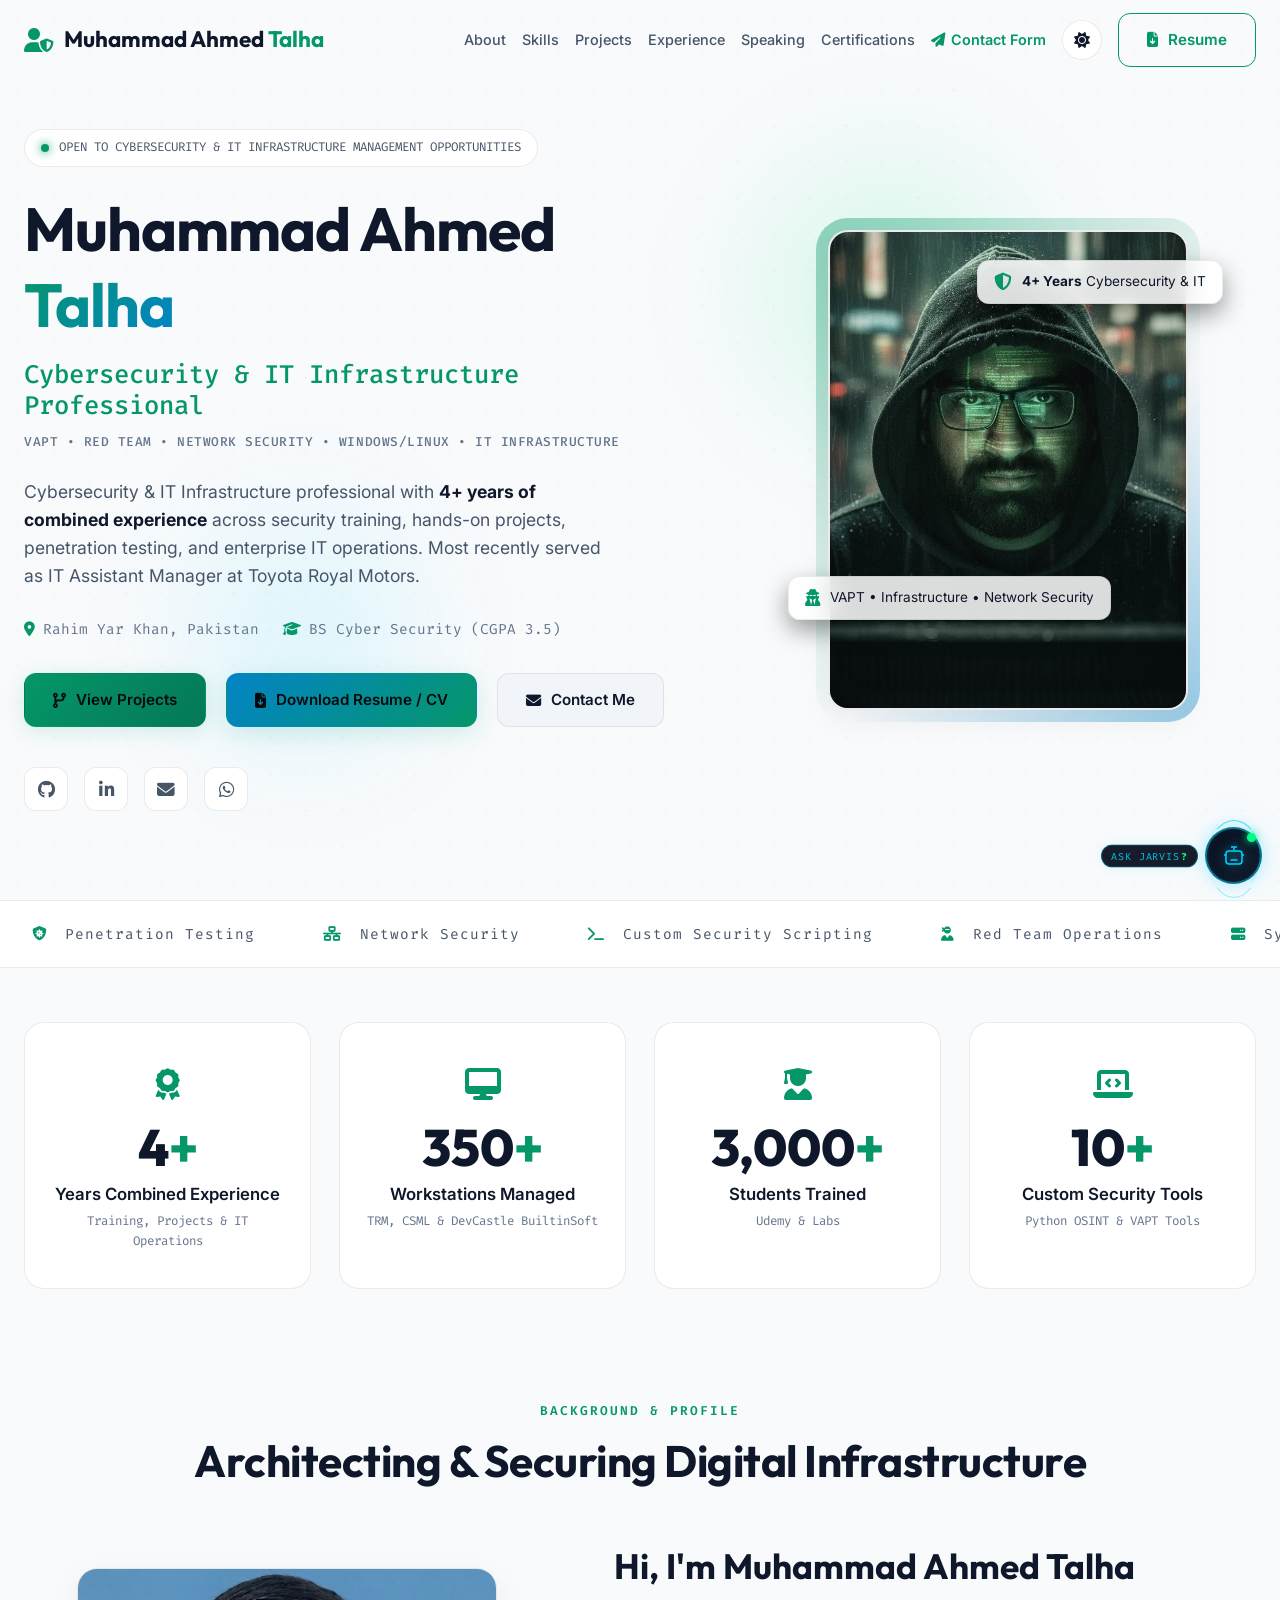
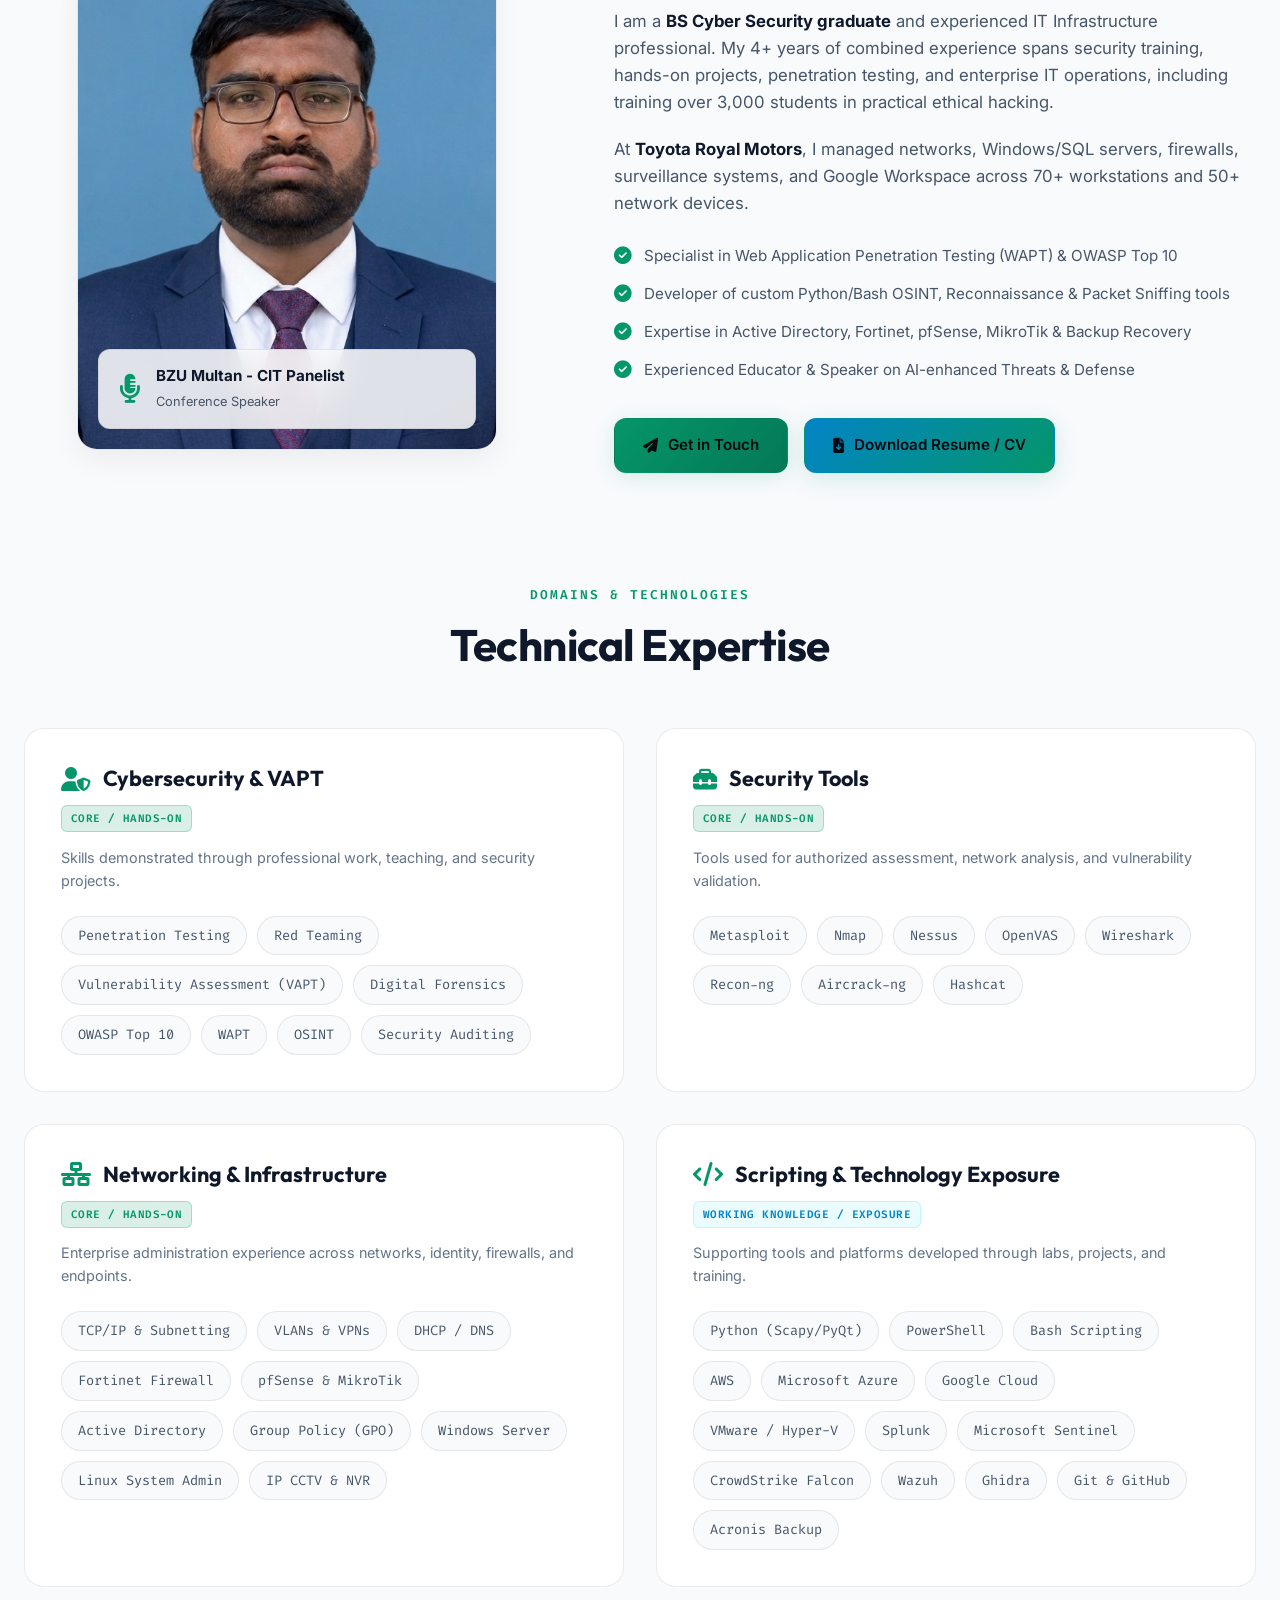
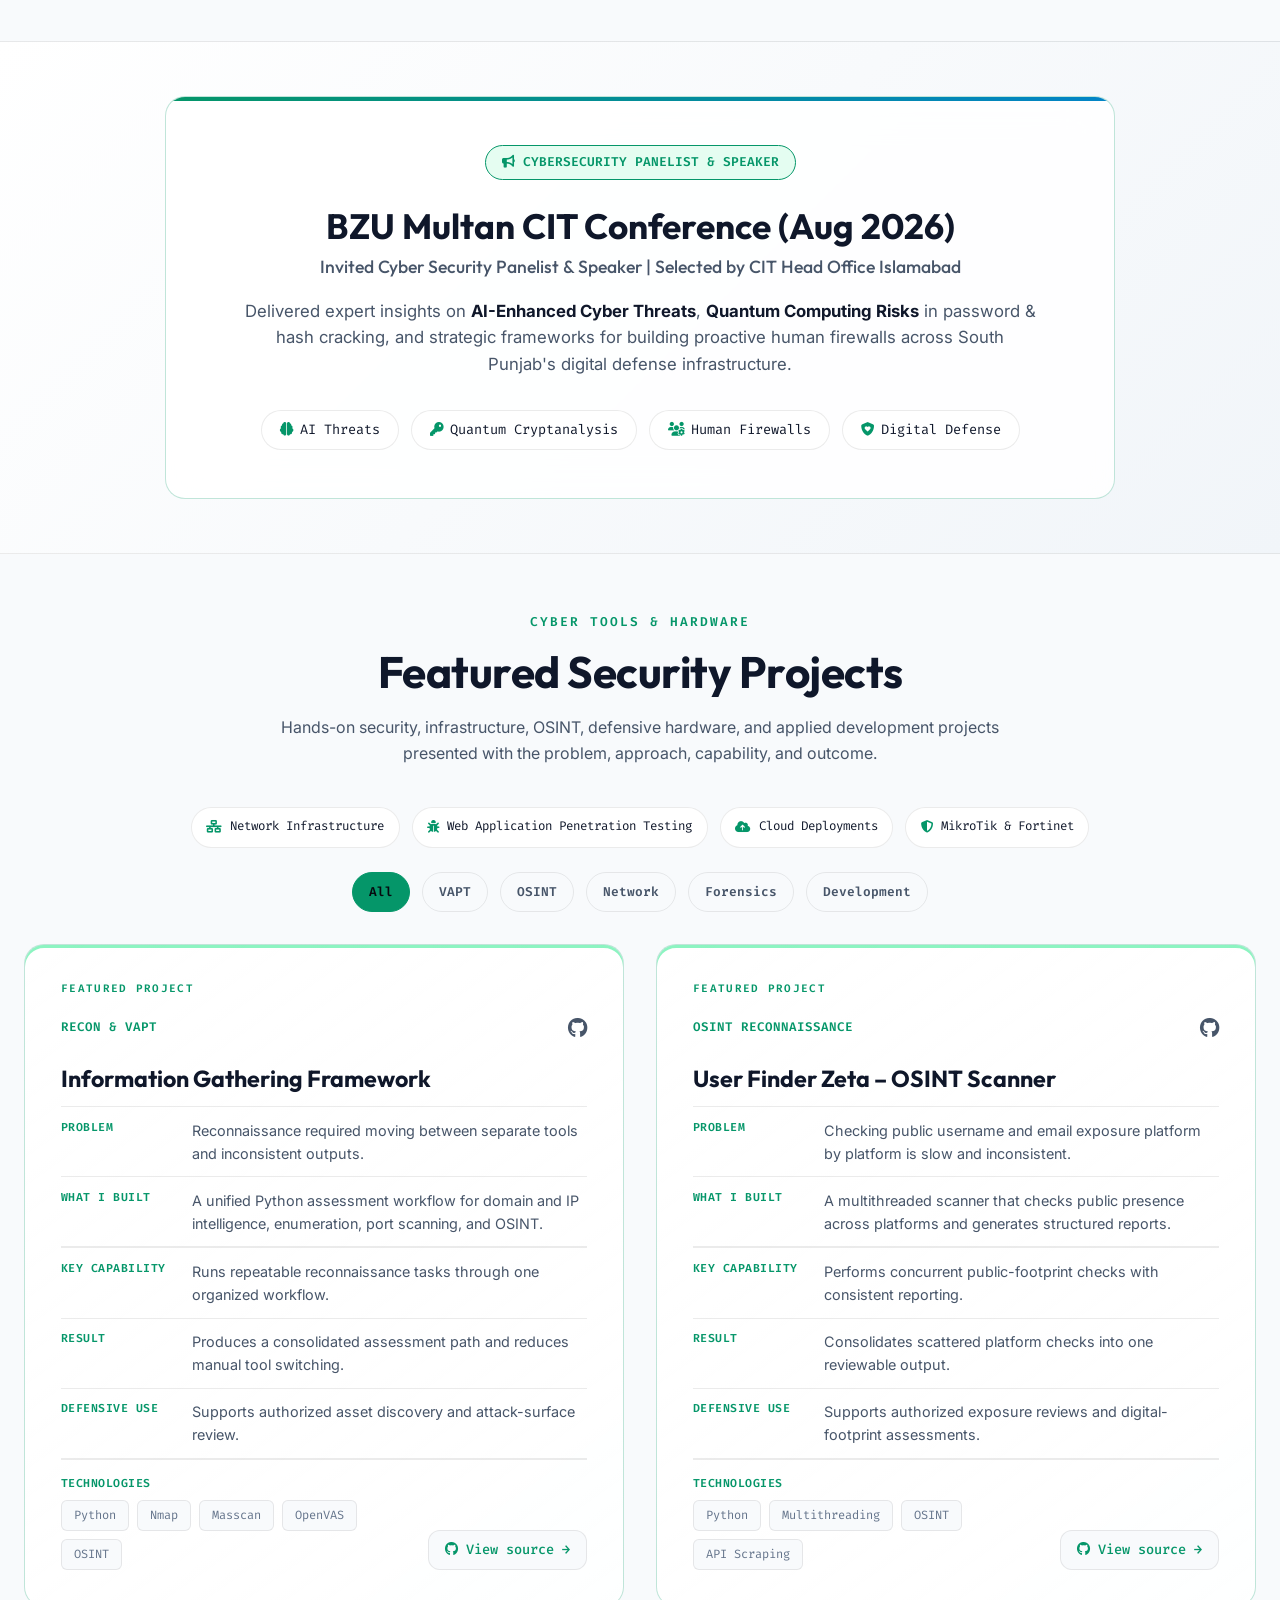
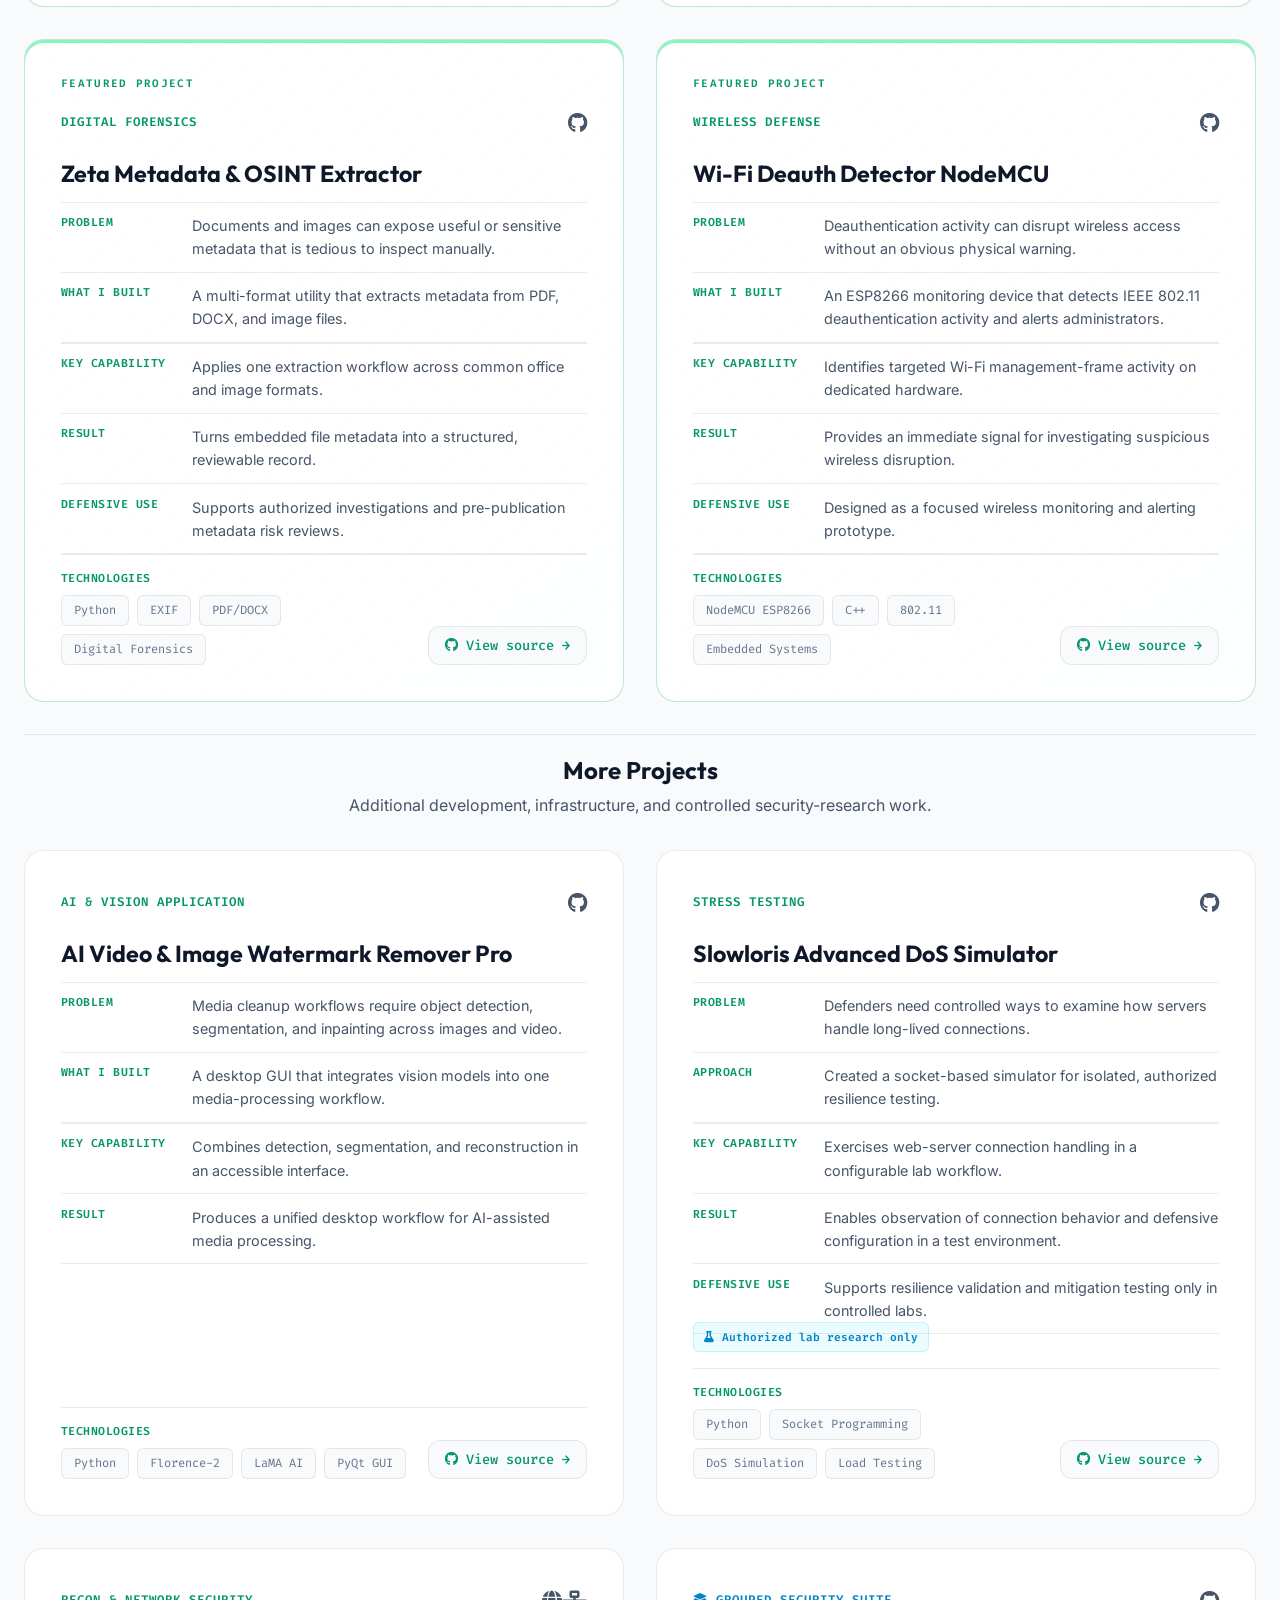
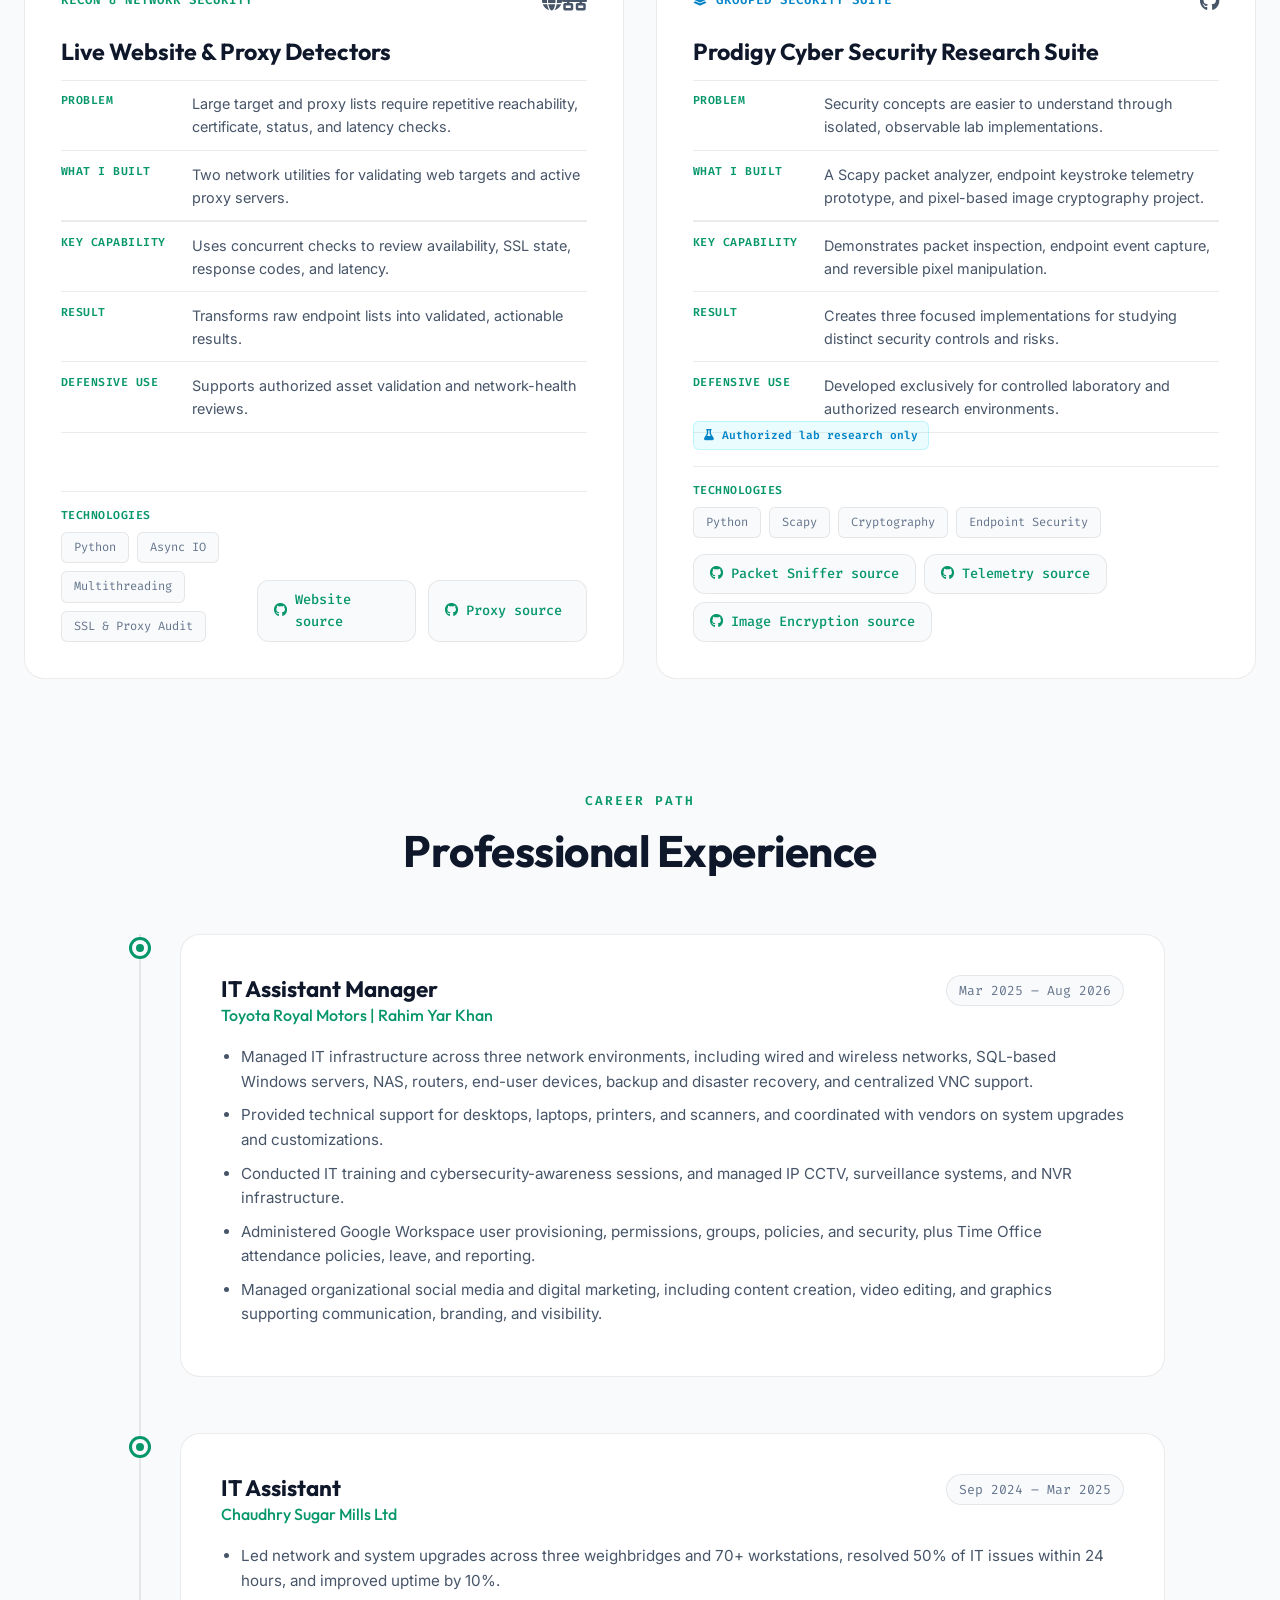
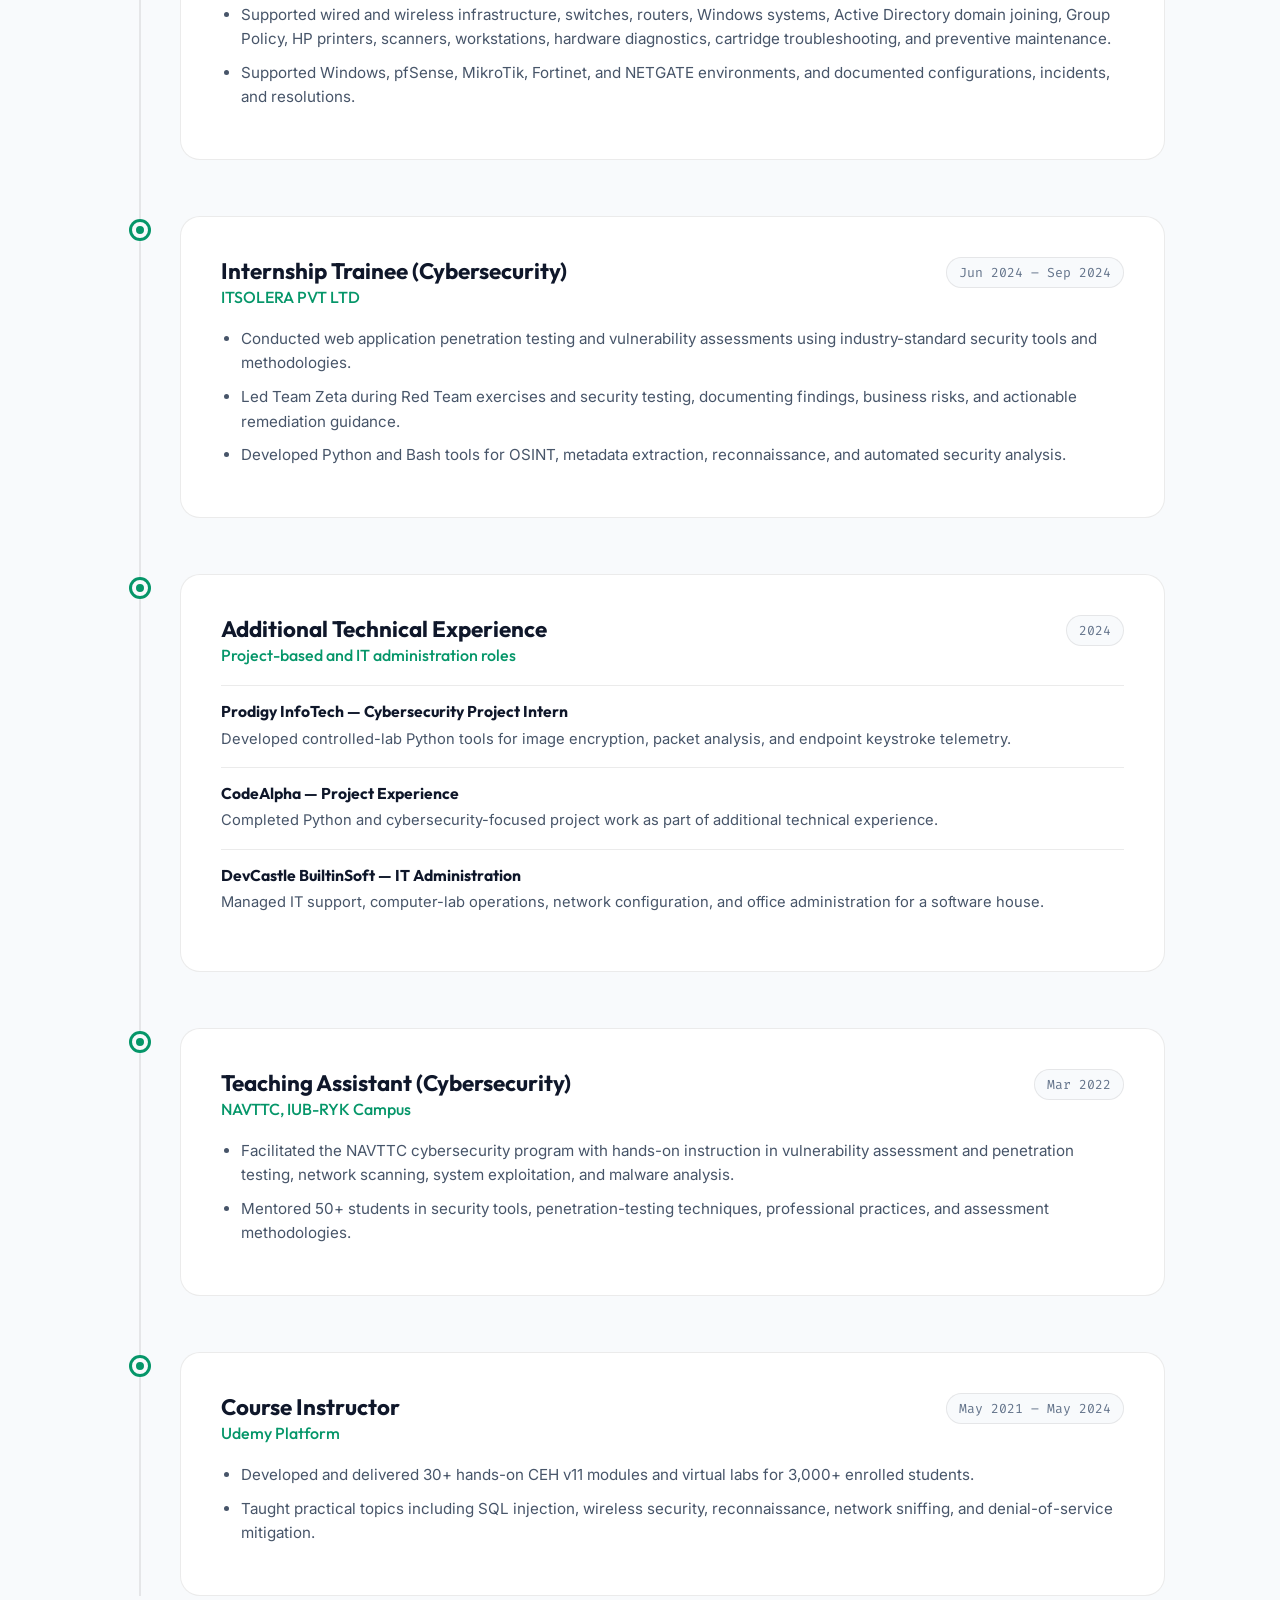
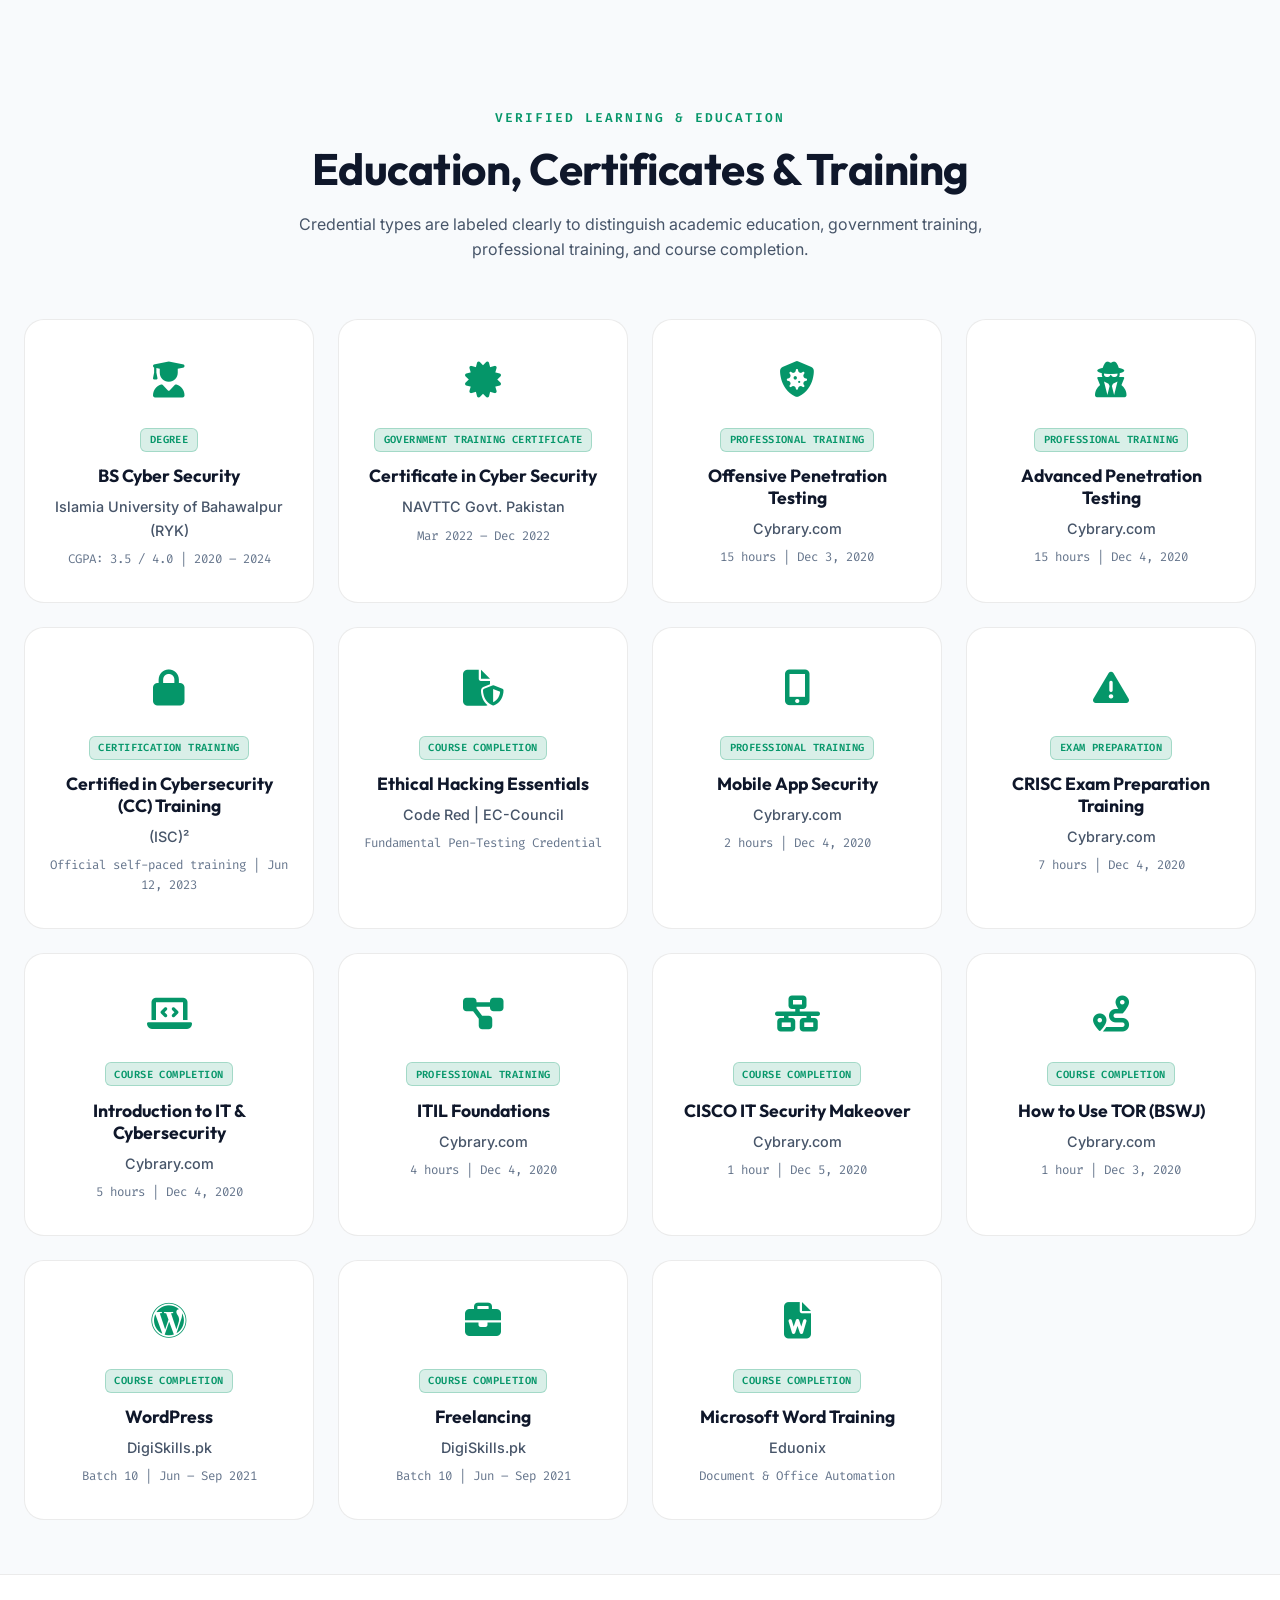
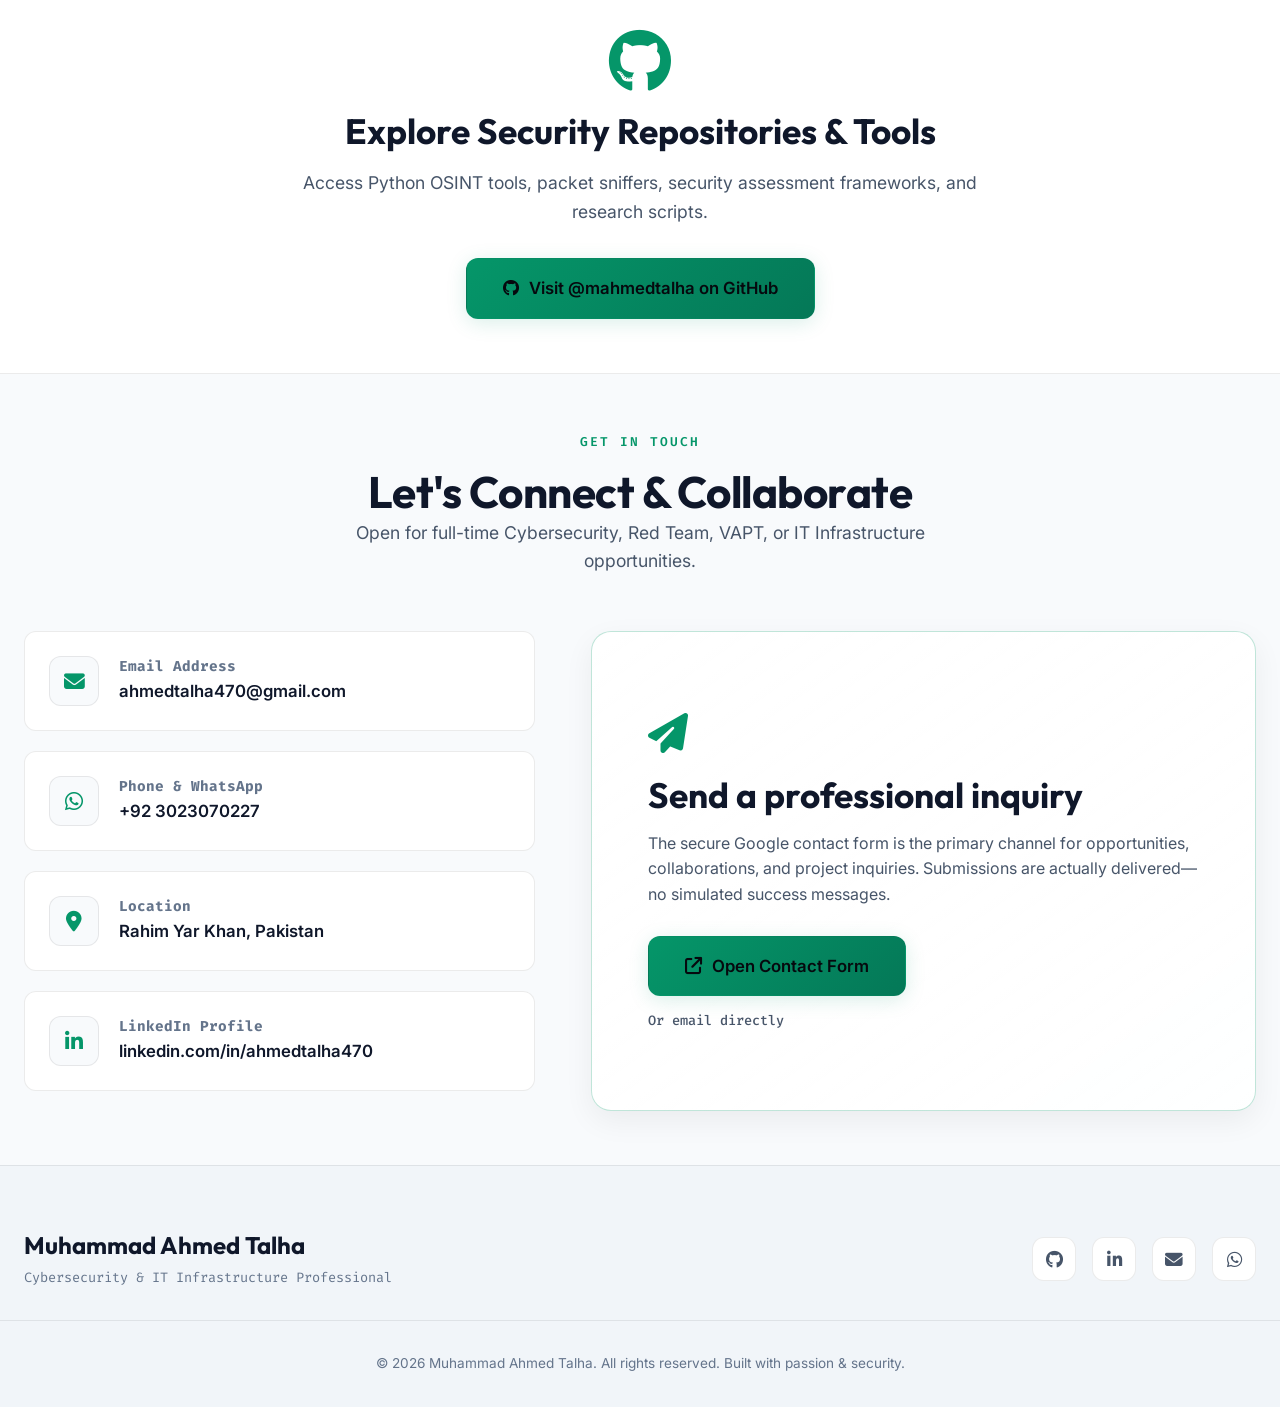
==== commit 6710eaab: "Add files via upload" ====
--- a/index.html
+++ b/index.html
@@ -8,7 +8,7 @@
     <title>Muhammad Ahmed Talha | Cybersecurity &amp; IT Infrastructure Professional</title>
     <meta name="title" content="Muhammad Ahmed Talha | Cybersecurity &amp; IT Infrastructure Professional">
     <meta name="description"
-        content="Portfolio of Muhammad Ahmed Talha — IT Manager, Penetration Tester, and Network Infrastructure Specialist.">
+        content="Cybersecurity and IT infrastructure portfolio of Muhammad Ahmed Talha, featuring VAPT, network security, Windows/Linux administration, security automation, and hands-on projects.">
     <meta name="keywords"
         content="Muhammad Ahmed Talha, Cybersecurity, Penetration Testing, VAPT, IT Infrastructure, Red Team, Python, Network Security">
     <meta name="author" content="Muhammad Ahmed Talha">
@@ -21,17 +21,17 @@
     <meta property="og:site_name" content="Muhammad Ahmed Talha Portfolio">
     <meta property="og:title" content="Muhammad Ahmed Talha | Cybersecurity &amp; IT Infrastructure Professional">
     <meta property="og:description"
-        content="IT Management, Cybersecurity Assessment, Network Security, and Web Applications.">
+        content="Cybersecurity and IT infrastructure portfolio of Muhammad Ahmed Talha, featuring VAPT, network security, Windows/Linux administration, security automation, and hands-on projects.">
     <meta property="og:image" content="https://talha.dpdns.org/profile-photo.png">
-    <meta property="og:image:alt" content="Muhammad Ahmed Talha, IT Manager and Cybersecurity Specialist">
+    <meta property="og:image:alt" content="Muhammad Ahmed Talha, Cybersecurity and IT Infrastructure Professional">
 
     <!-- X / Twitter -->
     <meta name="twitter:card" content="summary_large_image">
     <meta name="twitter:title" content="Muhammad Ahmed Talha | Cybersecurity &amp; IT Infrastructure Professional">
     <meta name="twitter:description"
-        content="IT Management, Cybersecurity Assessment, Network Security, and Web Applications.">
+        content="Cybersecurity and IT infrastructure portfolio of Muhammad Ahmed Talha, featuring VAPT, network security, Windows/Linux administration, security automation, and hands-on projects.">
     <meta name="twitter:image" content="https://talha.dpdns.org/profile-photo.png">
-    <meta name="twitter:image:alt" content="Muhammad Ahmed Talha, IT Manager and Cybersecurity Specialist">
+    <meta name="twitter:image:alt" content="Muhammad Ahmed Talha, Cybersecurity and IT Infrastructure Professional">
 
     <!-- Fonts -->
     <link rel="preconnect" href="https://fonts.googleapis.com">
@@ -44,8 +44,8 @@
     <link rel="stylesheet" href="https://cdnjs.cloudflare.com/ajax/libs/font-awesome/6.4.0/css/all.min.css">
 
 <!-- Styles -->
-<link rel="stylesheet" href="style.css">
-<link rel="stylesheet" href="jarvis-aichatbot.css">
+<link rel="stylesheet" href="style.css?v=20260908-5">
+<link rel="stylesheet" href="jarvis-aichatbot.css?v=20260908-2">
 
 <!-- Favicon -->
     <link rel="icon" type="image/png" sizes="32x32" href="favicon-32.png">
@@ -150,9 +150,9 @@
                         aria-hidden="true">•</span> Network Security <span aria-hidden="true">•</span> Windows/Linux
                     <span aria-hidden="true">•</span> IT Infrastructure</p>
                 <p class="hero-bio">
-                    BS in Cybersecurity with <strong>4+ years</strong> of hands-on experience in penetration testing,
-                    Red Team operations, vulnerability assessment (VAPT), and IT infrastructure administration.
-                    Most recently served as IT Assistant Manager at Toyota Royal Motors.
+                    Cybersecurity &amp; IT Infrastructure professional with <strong>4+ years of combined
+                        experience</strong> across security training, hands-on projects, penetration testing, and
+                    enterprise IT operations. Most recently served as IT Assistant Manager at Toyota Royal Motors.
                 </p>
 
                 <div class="hero-meta">
@@ -195,15 +195,11 @@
                     </div>
                     <div class="floating-badge badge-1">
                         <i class="fas fa-shield-halved"></i>
-                        <span><strong>4+ Years</strong> Experience</span>
+                        <span><strong>4+ Years</strong> Cybersecurity &amp; IT</span>
                     </div>
                     <div class="floating-badge badge-2">
                         <i class="fas fa-user-secret"></i>
-                        <span>IT Infrastructure Manager & Cybersecurity Specialist</span>
-                    </div>
-                    <div class="floating-badge badge-3">
-                        <i class="fas fa-building"></i>
-                        <span>IT Assistant Manager @ TRM & CSML</span>
+                        <span>VAPT • Infrastructure • Network Security</span>
                     </div>
                 </div>
             </div>
@@ -238,25 +234,25 @@
     <!-- Key Statistics -->
     <section id="stats" class="stats-section section-padding">
         <div class="container stats-grid">
-            <div class="stat-card reveal">
+            <div class="stat-card reveal" data-stat="experience">
                 <div class="stat-icon"><i class="fas fa-award"></i></div>
                 <h3><span class="counter" data-target="4">4</span><span class="plus">+</span></h3>
-                <p>Years Experience</p>
-                <span class="stat-sub">IT & Cybersecurity Operations</span>
-            </div>
-            <div class="stat-card reveal">
+                <p>Years Combined Experience</p>
+                <span class="stat-sub">Training, Projects &amp; IT Operations</span>
+            </div>
+            <div class="stat-card reveal" data-stat="workstations">
+                <div class="stat-icon"><i class="fas fa-desktop"></i></div>
+                <h3><span class="counter" data-target="350">350</span><span class="plus">+</span></h3>
+                <p>Workstations Managed</p>
+                <span class="stat-sub">TRM, CSML &amp; DevCastle BuiltinSoft</span>
+            </div>
+            <div class="stat-card reveal" data-stat="students">
                 <div class="stat-icon"><i class="fas fa-user-graduate"></i></div>
                 <h3><span class="counter" data-target="3000">3000</span><span class="plus">+</span></h3>
                 <p>Students Trained</p>
                 <span class="stat-sub">Udemy & Labs</span>
             </div>
-            <div class="stat-card reveal">
-                <div class="stat-icon"><i class="fas fa-desktop"></i></div>
-                <h3><span class="counter" data-target="250">250</span><span class="plus">+</span></h3>
-                <p>Workstations Managed</p>
-                <span class="stat-sub">TRM, CSML &amp; ABS</span>
-            </div>
-            <div class="stat-card reveal">
+            <div class="stat-card reveal" data-stat="tools">
                 <div class="stat-icon"><i class="fas fa-laptop-code"></i></div>
                 <h3><span class="counter" data-target="10">10</span><span class="plus">+</span></h3>
                 <p>Custom Security Tools</p>
@@ -293,9 +289,9 @@
                     <h3 class="about-heading">Hi, I'm Muhammad Ahmed Talha</h3>
                     <p class="about-description">
                         I am a <strong>BS Cyber Security graduate</strong> and experienced IT Infrastructure
-                        professional. Over the past 4+ years, I have engineered security tools, managed enterprise IT
-                        environments, led Red Team assessments, and trained over 3,000 students in practical ethical
-                        hacking.
+                        professional. My 4+ years of combined experience spans security training, hands-on projects,
+                        penetration testing, and enterprise IT operations, including training over 3,000 students in
+                        practical ethical hacking.
                     </p>
                     <p class="about-description">
                         At <strong>Toyota Royal Motors</strong>, I managed networks, Windows/SQL servers, firewalls,
@@ -350,7 +346,7 @@
                     </div>
                     <span class="skill-level skill-level-core">Core / hands-on</span>
                     <p class="category-desc">Skills demonstrated through professional work, teaching, and security projects.</p>
-                    <div class="skill-tags">
+                    <div class="skill-tags" data-skill-group="cybersecurity">
                         <span>Penetration Testing</span><span>Red Teaming</span><span>Vulnerability Assessment
                             (VAPT)</span>
                         <span>Digital Forensics</span><span>OWASP Top 10</span><span>WAPT</span><span>OSINT</span>
@@ -365,7 +361,7 @@
                     </div>
                     <span class="skill-level skill-level-core">Core / hands-on</span>
                     <p class="category-desc">Tools used for authorized assessment, network analysis, and vulnerability validation.</p>
-                    <div class="skill-tags">
+                    <div class="skill-tags" data-skill-group="securityTools">
                         <span>Metasploit</span><span>Nmap</span><span>Nessus</span><span>OpenVAS</span>
                         <span>Wireshark</span><span>Recon-ng</span><span>Aircrack-ng</span><span>Hashcat</span>
                     </div>
@@ -378,7 +374,7 @@
                     </div>
                     <span class="skill-level skill-level-core">Core / hands-on</span>
                     <p class="category-desc">Enterprise administration experience across networks, identity, firewalls, and endpoints.</p>
-                    <div class="skill-tags">
+                    <div class="skill-tags" data-skill-group="infrastructure">
                         <span>TCP/IP & Subnetting</span><span>VLANs & VPNs</span><span>DHCP / DNS</span><span>Fortinet
                             Firewall</span>
                         <span>pfSense & MikroTik</span><span>Active Directory</span><span>Group Policy
@@ -394,7 +390,7 @@
                     </div>
                     <span class="skill-level skill-level-exposure">Working knowledge / exposure</span>
                     <p class="category-desc">Supporting tools and platforms developed through labs, projects, and training.</p>
-                    <div class="skill-tags">
+                    <div class="skill-tags" data-skill-group="development">
                         <span>Python (Scapy/PyQt)</span><span>PowerShell</span><span>Bash Scripting</span>
                         <span>AWS</span><span>Microsoft Azure</span><span>Google Cloud</span><span>VMware /
                             Hyper-V</span>
@@ -432,10 +428,10 @@
     <section id="projects" class="projects-section section-padding">
         <div class="container">
             <div class="section-header center-text reveal">
-                <span class="section-tag">CYBER TOOLS & HARDWARE</span>
+                <span class="section-tag">CYBER TOOLS &amp; HARDWARE</span>
                 <h2 class="section-title">Featured Security Projects</h2>
-                <p class="projects-intro">Explore hands-on work across security assessment, infrastructure, cloud,
-                    network defense, and applied development.</p>
+                <p class="projects-intro">Hands-on security, infrastructure, OSINT, defensive hardware, and applied
+                    development projects presented with the problem, approach, capability, and outcome.</p>
             </div>
 
             <div class="expertise-highlights reveal" aria-label="Core technical expertise">
@@ -455,201 +451,165 @@
             </div>
 
             <div class="projects-grid">
-
-                <!-- 1. info-gathering -->
-                <article class="project-card project-card--featured reveal" data-category="vapt osint network">
+                <article class="project-card project-card--featured reveal" data-project-id="info-gathering" data-category="vapt osint network">
                     <div class="project-header">
-                        <span class="project-badge">Recon & VAPT</span>
-                        <div class="project-links">
-                            <a href="https://github.com/mahmedtalha/info-gathering" target="_blank"
-                                rel="noopener noreferrer" aria-label="GitHub"><i class="fab fa-github"></i></a>
-                        </div>
+                        <span class="project-badge">Recon &amp; VAPT</span>
+                        <div class="project-links"><a href="https://github.com/mahmedtalha/info-gathering"
+                                target="_blank" rel="noopener noreferrer" aria-label="Information Gathering Framework GitHub"><i class="fab fa-github"></i></a></div>
                     </div>
                     <h3>Information Gathering Framework</h3>
-                    <p><strong>Built:</strong> A Python security-assessment workflow that combines domain enumeration,
-                        IP lookup, port scanning, and OSINT reconnaissance in one tool.</p>
-                    <div class="tech-stack">
-                        <span>Python</span><span>Nmap</span><span>OSINT</span><span>Reconnaissance</span>
-                    </div>
-                    <a href="https://github.com/mahmedtalha/info-gathering" target="_blank" rel="noopener noreferrer"
-                        class="project-github-btn">
-                        <i class="fab fa-github"></i> View Repository
-                    </a>
+                    <dl class="project-case-study">
+                        <div><dt>Problem</dt><dd>Reconnaissance required moving between separate tools and inconsistent outputs.</dd></div>
+                        <div><dt>What I built</dt><dd>A unified Python assessment workflow for domain and IP intelligence, enumeration, port scanning, and OSINT.</dd></div>
+                    </dl>
+                    <dl class="project-case-study project-case-study--outcome">
+                        <div><dt>Key capability</dt><dd>Runs repeatable reconnaissance tasks through one organized workflow.</dd></div>
+                        <div><dt>Result</dt><dd>Produces a consolidated assessment path and reduces manual tool switching.</dd></div>
+                        <div><dt>Defensive use</dt><dd>Supports authorized asset discovery and attack-surface review.</dd></div>
+                    </dl>
+                    <div class="project-footer">
+                        <div class="project-tech"><span class="project-detail-label">Technologies</span><div class="tech-stack"><span>Python</span><span>Nmap</span><span>Masscan</span><span>OpenVAS</span><span>OSINT</span></div></div>
+                        <a href="https://github.com/mahmedtalha/info-gathering" target="_blank" rel="noopener noreferrer" class="project-github-btn"><i class="fab fa-github"></i> View source <span aria-hidden="true">→</span></a>
+                    </div>
                 </article>
 
-                <!-- 2. user-finder -->
-                <article class="project-card project-card--featured reveal" data-category="osint development">
+                <article class="project-card project-card--featured reveal" data-project-id="user-finder" data-category="osint development">
                     <div class="project-header">
                         <span class="project-badge">OSINT Reconnaissance</span>
-                        <div class="project-links">
-                            <a href="https://github.com/mahmedtalha/user-finder" target="_blank"
-                                rel="noopener noreferrer" aria-label="GitHub"><i class="fab fa-github"></i></a>
-                        </div>
+                        <div class="project-links"><a href="https://github.com/mahmedtalha/user-finder" target="_blank" rel="noopener noreferrer" aria-label="User Finder Zeta GitHub"><i class="fab fa-github"></i></a></div>
                     </div>
                     <h3>User Finder Zeta – OSINT Scanner</h3>
-                    <p><strong>Built:</strong> A multithreaded Python reconnaissance tool for tracing public username
-                        and email presence across online platforms and producing structured reports.</p>
-                    <div class="tech-stack">
-                        <span>Python</span><span>Multithreading</span><span>OSINT</span><span>API Scraping</span>
-                    </div>
-                    <a href="https://github.com/mahmedtalha/user-finder" target="_blank" rel="noopener noreferrer"
-                        class="project-github-btn">
-                        <i class="fab fa-github"></i> View Repository
-                    </a>
+                    <dl class="project-case-study">
+                        <div><dt>Problem</dt><dd>Checking public username and email exposure platform by platform is slow and inconsistent.</dd></div>
+                        <div><dt>What I built</dt><dd>A multithreaded scanner that checks public presence across platforms and generates structured reports.</dd></div>
+                    </dl>
+                    <dl class="project-case-study project-case-study--outcome">
+                        <div><dt>Key capability</dt><dd>Performs concurrent public-footprint checks with consistent reporting.</dd></div>
+                        <div><dt>Result</dt><dd>Consolidates scattered platform checks into one reviewable output.</dd></div>
+                        <div><dt>Defensive use</dt><dd>Supports authorized exposure reviews and digital-footprint assessments.</dd></div>
+                    </dl>
+                    <div class="project-footer">
+                        <div class="project-tech"><span class="project-detail-label">Technologies</span><div class="tech-stack"><span>Python</span><span>Multithreading</span><span>OSINT</span><span>API Scraping</span></div></div>
+                        <a href="https://github.com/mahmedtalha/user-finder" target="_blank" rel="noopener noreferrer" class="project-github-btn"><i class="fab fa-github"></i> View source <span aria-hidden="true">→</span></a>
+                    </div>
                 </article>
 
-                <!-- 3. meta-data-extractor-zeta -->
-                <article class="project-card project-card--featured reveal" data-category="osint forensics development">
+                <article class="project-card project-card--featured reveal" data-project-id="metadata-extractor" data-category="osint forensics development">
                     <div class="project-header">
                         <span class="project-badge">Digital Forensics</span>
-                        <div class="project-links">
-                            <a href="https://github.com/mahmedtalha/meta-data-extractor-zeta" target="_blank"
-                                rel="noopener noreferrer" aria-label="GitHub"><i class="fab fa-github"></i></a>
-                        </div>
-                    </div>
-                    <h3>Zeta Metadata & OSINT Extractor</h3>
-                    <p><strong>Built:</strong> A digital-forensics utility that extracts metadata from PDF, DOCX, and
-                        image files to support authorized OSINT investigations and risk assessment.</p>
-                    <div class="tech-stack">
-                        <span>Python</span><span>OSINT</span><span>Digital Forensics</span><span>EXIF</span>
-                    </div>
-                    <a href="https://github.com/mahmedtalha/meta-data-extractor-zeta" target="_blank"
-                        rel="noopener noreferrer" class="project-github-btn">
-                        <i class="fab fa-github"></i> View Repository
-                    </a>
+                        <div class="project-links"><a href="https://github.com/mahmedtalha/meta-data-extractor-zeta" target="_blank" rel="noopener noreferrer" aria-label="Metadata Extractor GitHub"><i class="fab fa-github"></i></a></div>
+                    </div>
+                    <h3>Zeta Metadata &amp; OSINT Extractor</h3>
+                    <dl class="project-case-study">
+                        <div><dt>Problem</dt><dd>Documents and images can expose useful or sensitive metadata that is tedious to inspect manually.</dd></div>
+                        <div><dt>What I built</dt><dd>A multi-format utility that extracts metadata from PDF, DOCX, and image files.</dd></div>
+                    </dl>
+                    <dl class="project-case-study project-case-study--outcome">
+                        <div><dt>Key capability</dt><dd>Applies one extraction workflow across common office and image formats.</dd></div>
+                        <div><dt>Result</dt><dd>Turns embedded file metadata into a structured, reviewable record.</dd></div>
+                        <div><dt>Defensive use</dt><dd>Supports authorized investigations and pre-publication metadata risk reviews.</dd></div>
+                    </dl>
+                    <div class="project-footer">
+                        <div class="project-tech"><span class="project-detail-label">Technologies</span><div class="tech-stack"><span>Python</span><span>EXIF</span><span>PDF/DOCX</span><span>Digital Forensics</span></div></div>
+                        <a href="https://github.com/mahmedtalha/meta-data-extractor-zeta" target="_blank" rel="noopener noreferrer" class="project-github-btn"><i class="fab fa-github"></i> View source <span aria-hidden="true">→</span></a>
+                    </div>
                 </article>
 
-                <!-- 4. WiFiDeauthDetectorNodeMCU -->
-                <article class="project-card project-card--featured reveal" data-category="network development">
+                <article class="project-card project-card--featured reveal" data-project-id="wifi-deauth" data-category="network development">
                     <div class="project-header">
                         <span class="project-badge">Wireless Defense</span>
-                        <div class="project-links">
-                            <a href="https://github.com/mahmedtalha/WiFiDeauthDetectorNodeMCU" target="_blank"
-                                rel="noopener noreferrer" aria-label="GitHub"><i class="fab fa-github"></i></a>
-                        </div>
+                        <div class="project-links"><a href="https://github.com/mahmedtalha/WiFiDeauthDetectorNodeMCU" target="_blank" rel="noopener noreferrer" aria-label="Wi-Fi Deauth Detector GitHub"><i class="fab fa-github"></i></a></div>
                     </div>
                     <h3>Wi-Fi Deauth Detector NodeMCU</h3>
-                    <p><strong>Built:</strong> An ESP8266 defensive monitoring device that detects IEEE 802.11
-                        deauthentication activity and alerts administrators.</p>
-                    <div class="tech-stack">
-                        <span>NodeMCU ESP8266</span><span>C++</span><span>Wi-Fi Defense</span><span>Embedded
-                            Systems</span>
-                    </div>
-                    <a href="https://github.com/mahmedtalha/WiFiDeauthDetectorNodeMCU" target="_blank"
-                        rel="noopener noreferrer" class="project-github-btn">
-                        <i class="fab fa-github"></i> View Repository
-                    </a>
+                    <dl class="project-case-study">
+                        <div><dt>Problem</dt><dd>Deauthentication activity can disrupt wireless access without an obvious physical warning.</dd></div>
+                        <div><dt>What I built</dt><dd>An ESP8266 monitoring device that detects IEEE 802.11 deauthentication activity and alerts administrators.</dd></div>
+                    </dl>
+                    <dl class="project-case-study project-case-study--outcome">
+                        <div><dt>Key capability</dt><dd>Identifies targeted Wi-Fi management-frame activity on dedicated hardware.</dd></div>
+                        <div><dt>Result</dt><dd>Provides an immediate signal for investigating suspicious wireless disruption.</dd></div>
+                        <div><dt>Defensive use</dt><dd>Designed as a focused wireless monitoring and alerting prototype.</dd></div>
+                    </dl>
+                    <div class="project-footer">
+                        <div class="project-tech"><span class="project-detail-label">Technologies</span><div class="tech-stack"><span>NodeMCU ESP8266</span><span>C++</span><span>802.11</span><span>Embedded Systems</span></div></div>
+                        <a href="https://github.com/mahmedtalha/WiFiDeauthDetectorNodeMCU" target="_blank" rel="noopener noreferrer" class="project-github-btn"><i class="fab fa-github"></i> View source <span aria-hidden="true">→</span></a>
+                    </div>
                 </article>
 
-                <div class="projects-tier-heading reveal">
-                    <span>More Projects</span>
-                    <p>Additional development, infrastructure, and controlled security-research work.</p>
-                </div>
-
-                <!-- 5. AI-Video-Watermark-Remover-Pro -->
-                <article class="project-card reveal" data-category="development">
-                    <div class="project-header">
-                        <span class="project-badge">AI &amp; Vision Application</span>
-                        <div class="project-links">
-                            <a href="https://github.com/mahmedtalha/AI-Video-Watermark-Remover-Pro" target="_blank"
-                                rel="noopener noreferrer" aria-label="GitHub"><i class="fab fa-github"></i></a>
-                        </div>
-                    </div>
+                <div class="projects-tier-heading reveal"><span>More Projects</span><p>Additional development, infrastructure, and controlled security-research work.</p></div>
+
+                <article class="project-card reveal" data-project-id="watermark-remover" data-category="development">
+                    <div class="project-header"><span class="project-badge">AI &amp; Vision Application</span><div class="project-links"><a href="https://github.com/mahmedtalha/AI-Video-Watermark-Remover-Pro" target="_blank" rel="noopener noreferrer" aria-label="AI Watermark Remover GitHub"><i class="fab fa-github"></i></a></div></div>
                     <h3>AI Video &amp; Image Watermark Remover Pro</h3>
-                    <p>Desktop GUI application integrating Florence-2 and LaMA models for object detection,
-                        segmentation, and media-processing workflows.</p>
-                    <div class="tech-stack">
-                        <span>Python</span><span>Florence-2</span><span>LaMA AI</span><span>PyQt GUI</span>
-                    </div>
-                    <a href="https://github.com/mahmedtalha/AI-Video-Watermark-Remover-Pro" target="_blank"
-                        rel="noopener noreferrer" class="project-github-btn">
-                        <i class="fab fa-github"></i> View Repository
-                    </a>
+                    <dl class="project-case-study">
+                        <div><dt>Problem</dt><dd>Media cleanup workflows require object detection, segmentation, and inpainting across images and video.</dd></div>
+                        <div><dt>What I built</dt><dd>A desktop GUI that integrates vision models into one media-processing workflow.</dd></div>
+                    </dl>
+                    <dl class="project-case-study project-case-study--outcome">
+                        <div><dt>Key capability</dt><dd>Combines detection, segmentation, and reconstruction in an accessible interface.</dd></div>
+                        <div><dt>Result</dt><dd>Produces a unified desktop workflow for AI-assisted media processing.</dd></div>
+                    </dl>
+                    <div class="project-footer">
+                        <div class="project-tech"><span class="project-detail-label">Technologies</span><div class="tech-stack"><span>Python</span><span>Florence-2</span><span>LaMA AI</span><span>PyQt GUI</span></div></div>
+                        <a href="https://github.com/mahmedtalha/AI-Video-Watermark-Remover-Pro" target="_blank" rel="noopener noreferrer" class="project-github-btn"><i class="fab fa-github"></i> View source <span aria-hidden="true">→</span></a>
+                    </div>
                 </article>
 
-                <!-- 6. slowlorisAdvancedVersion -->
-                <article class="project-card reveal" data-category="vapt network development">
-                    <div class="project-header">
-                        <span class="project-badge">Stress Testing</span>
-                        <div class="project-links">
-                            <a href="https://github.com/mahmedtalha/slowlorisAdvancedVersion" target="_blank"
-                                rel="noopener noreferrer" aria-label="GitHub"><i class="fab fa-github"></i></a>
-                        </div>
-                    </div>
+                <article class="project-card reveal" data-project-id="slowloris" data-category="vapt network development">
+                    <div class="project-header"><span class="project-badge">Stress Testing</span><div class="project-links"><a href="https://github.com/mahmedtalha/slowlorisAdvancedVersion" target="_blank" rel="noopener noreferrer" aria-label="Slowloris Simulator GitHub"><i class="fab fa-github"></i></a></div></div>
                     <h3>Slowloris Advanced DoS Simulator</h3>
-                    <p>Controlled-lab simulator for evaluating web-server connection resilience and socket handling
-                        during authorized security testing.</p>
+                    <dl class="project-case-study">
+                        <div><dt>Problem</dt><dd>Defenders need controlled ways to examine how servers handle long-lived connections.</dd></div>
+                        <div><dt>Approach</dt><dd>Created a socket-based simulator for isolated, authorized resilience testing.</dd></div>
+                    </dl>
+                    <dl class="project-case-study project-case-study--outcome">
+                        <div><dt>Key capability</dt><dd>Exercises web-server connection handling in a configurable lab workflow.</dd></div>
+                        <div><dt>Result</dt><dd>Enables observation of connection behavior and defensive configuration in a test environment.</dd></div>
+                        <div><dt>Defensive use</dt><dd>Supports resilience validation and mitigation testing only in controlled labs.</dd></div>
+                    </dl>
                     <span class="research-label"><i class="fas fa-flask"></i> Authorized lab research only</span>
-                    <div class="tech-stack">
-                        <span>Python</span><span>Socket Programming</span><span>DoS Simulation</span><span>Load
-                            Testing</span>
-                    </div>
-                    <a href="https://github.com/mahmedtalha/slowlorisAdvancedVersion" target="_blank"
-                        rel="noopener noreferrer" class="project-github-btn">
-                        <i class="fab fa-github"></i> View Repository
-                    </a>
+                    <div class="project-footer">
+                        <div class="project-tech"><span class="project-detail-label">Technologies</span><div class="tech-stack"><span>Python</span><span>Socket Programming</span><span>DoS Simulation</span><span>Load Testing</span></div></div>
+                        <a href="https://github.com/mahmedtalha/slowlorisAdvancedVersion" target="_blank" rel="noopener noreferrer" class="project-github-btn"><i class="fab fa-github"></i> View source <span aria-hidden="true">→</span></a>
+                    </div>
                 </article>
 
-                <!-- 7. live-website-and-proxy-detectors — second-last card -->
-                <article class="project-card reveal" data-category="network vapt development">
-                    <div class="project-header">
-                        <span class="project-badge">Recon &amp; Network Security</span>
-                        <div class="project-links">
-                            <a href="https://github.com/mahmedtalha/live-website-detector" target="_blank"
-                                rel="noopener noreferrer" aria-label="Live Website Detector GitHub"><i class="fas fa-globe"></i></a>
-                            <a href="https://github.com/mahmedtalha/live-proxy-detector" target="_blank"
-                                rel="noopener noreferrer" aria-label="Live Proxy Detector GitHub"><i class="fas fa-network-wired"></i></a>
-                        </div>
-                    </div>
+                <article class="project-card reveal" data-project-id="detectors" data-category="network vapt development">
+                    <div class="project-header"><span class="project-badge">Recon &amp; Network Security</span><div class="project-links"><a href="https://github.com/mahmedtalha/live-website-detector" target="_blank" rel="noopener noreferrer" aria-label="Live Website Detector GitHub"><i class="fas fa-globe"></i></a><a href="https://github.com/mahmedtalha/live-proxy-detector" target="_blank" rel="noopener noreferrer" aria-label="Live Proxy Detector GitHub"><i class="fas fa-network-wired"></i></a></div></div>
                     <h3>Live Website &amp; Proxy Detectors</h3>
-                    <p>Combined network reconnaissance toolkit for validating HTTP/HTTPS targets, SSL certificates and
-                        response codes, while also verifying active proxy servers and connection latency.</p>
-                    <div class="tech-stack">
-                        <span>Python</span><span>Async IO</span><span>Multithreading</span><span>SSL &amp; Proxy Audit</span>
-                    </div>
-                    <a href="https://github.com/mahmedtalha/live-website-detector" target="_blank"
-                        rel="noopener noreferrer" class="project-github-btn">
-                        <i class="fab fa-github"></i> Website Repo
-                    </a>
-                    <a href="https://github.com/mahmedtalha/live-proxy-detector" target="_blank"
-                        rel="noopener noreferrer" class="project-github-btn">
-                        <i class="fab fa-github"></i> Proxy Repo
-                    </a>
+                    <dl class="project-case-study">
+                        <div><dt>Problem</dt><dd>Large target and proxy lists require repetitive reachability, certificate, status, and latency checks.</dd></div>
+                        <div><dt>What I built</dt><dd>Two network utilities for validating web targets and active proxy servers.</dd></div>
+                    </dl>
+                    <dl class="project-case-study project-case-study--outcome">
+                        <div><dt>Key capability</dt><dd>Uses concurrent checks to review availability, SSL state, response codes, and latency.</dd></div>
+                        <div><dt>Result</dt><dd>Transforms raw endpoint lists into validated, actionable results.</dd></div>
+                        <div><dt>Defensive use</dt><dd>Supports authorized asset validation and network-health reviews.</dd></div>
+                    </dl>
+                    <div class="project-footer">
+                        <div class="project-tech"><span class="project-detail-label">Technologies</span><div class="tech-stack"><span>Python</span><span>Async IO</span><span>Multithreading</span><span>SSL &amp; Proxy Audit</span></div></div>
+                        <div class="project-actions"><a href="https://github.com/mahmedtalha/live-website-detector" target="_blank" rel="noopener noreferrer" class="project-github-btn"><i class="fab fa-github"></i> Website source</a><a href="https://github.com/mahmedtalha/live-proxy-detector" target="_blank" rel="noopener noreferrer" class="project-github-btn"><i class="fab fa-github"></i> Proxy source</a></div>
+                    </div>
                 </article>
 
-                <!-- 8. Prodigy Security Tools (Grouped) -->
-                <article class="project-card grouped-suite-card reveal" data-category="network forensics development">
-                    <div class="project-header">
-                        <span class="project-badge fyp-badge"><i class="fas fa-layer-group"></i> Grouped Security
-                            Suite</span>
-                        <div class="project-links">
-                            <a href="https://github.com/mahmedtalha" target="_blank" rel="noopener noreferrer"
-                                aria-label="GitHub"><i class="fab fa-github"></i></a>
-                        </div>
-                    </div>
+                <article class="project-card grouped-suite-card reveal" data-project-id="prodigy-suite" data-category="network forensics development">
+                    <div class="project-header"><span class="project-badge fyp-badge"><i class="fas fa-layer-group"></i> Grouped Security Suite</span><div class="project-links"><a href="https://github.com/mahmedtalha" target="_blank" rel="noopener noreferrer" aria-label="GitHub profile"><i class="fab fa-github"></i></a></div></div>
                     <h3>Prodigy Cyber Security Research Suite</h3>
-                    <p>Controlled-lab research suite containing a Scapy packet analyzer, endpoint keystroke telemetry
-                        prototype, and RGB pixel-manipulation image cryptography project.</p>
+                    <dl class="project-case-study">
+                        <div><dt>Problem</dt><dd>Security concepts are easier to understand through isolated, observable lab implementations.</dd></div>
+                        <div><dt>What I built</dt><dd>A Scapy packet analyzer, endpoint keystroke telemetry prototype, and pixel-based image cryptography project.</dd></div>
+                    </dl>
+                    <dl class="project-case-study project-case-study--outcome">
+                        <div><dt>Key capability</dt><dd>Demonstrates packet inspection, endpoint event capture, and reversible pixel manipulation.</dd></div>
+                        <div><dt>Result</dt><dd>Creates three focused implementations for studying distinct security controls and risks.</dd></div>
+                        <div><dt>Defensive use</dt><dd>Developed exclusively for controlled laboratory and authorized research environments.</dd></div>
+                    </dl>
                     <span class="research-label"><i class="fas fa-flask"></i> Authorized lab research only</span>
-                    <div class="tech-stack">
-                        <span>Python</span><span>Scapy</span><span>Cryptography</span><span>Endpoint Security</span>
-                    </div>
-                    <div class="grouped-repo-buttons">
-                        <a href="https://github.com/mahmedtalha/PRODIGY_CS_05_packet_sniffer" target="_blank"
-                            rel="noopener noreferrer" class="project-github-btn">
-                            <i class="fab fa-github"></i> Packet Sniffer Repo
-                        </a>
-                        <a href="https://github.com/mahmedtalha/PRODIGY_CS_04_keylogger" target="_blank"
-                            rel="noopener noreferrer" class="project-github-btn">
-                            <i class="fab fa-github"></i> Telemetry Research Repo
-                        </a>
-                        <a href="https://github.com/mahmedtalha/PRODIGY_CS_02_Pixel_Manipulation_Image_Encryption"
-                            target="_blank" rel="noopener noreferrer" class="project-github-btn">
-                            <i class="fab fa-github"></i> Image Encryption Repo
-                        </a>
+                    <div class="project-footer project-footer--stacked">
+                        <div class="project-tech"><span class="project-detail-label">Technologies</span><div class="tech-stack"><span>Python</span><span>Scapy</span><span>Cryptography</span><span>Endpoint Security</span></div></div>
+                        <div class="grouped-repo-buttons"><a href="https://github.com/mahmedtalha/PRODIGY_CS_05_packet_sniffer" target="_blank" rel="noopener noreferrer" class="project-github-btn"><i class="fab fa-github"></i> Packet Sniffer source</a><a href="https://github.com/mahmedtalha/PRODIGY_CS_04_keylogger" target="_blank" rel="noopener noreferrer" class="project-github-btn"><i class="fab fa-github"></i> Telemetry source</a><a href="https://github.com/mahmedtalha/PRODIGY_CS_02_Pixel_Manipulation_Image_Encryption" target="_blank" rel="noopener noreferrer" class="project-github-btn"><i class="fab fa-github"></i> Image Encryption source</a></div>
                     </div>
                 </article>
-
             </div>
         </div>
     </section>
@@ -665,7 +625,7 @@
             <div class="timeline">
 
                 <!-- Experience 1 -->
-                <div class="timeline-item reveal">
+                <div class="timeline-item reveal" data-experience-id="toyota">
                     <div class="timeline-dot"></div>
                     <div class="timeline-content">
                         <div class="timeline-header">
@@ -676,19 +636,17 @@
                             <span class="timeline-date">Mar 2025 – Aug 2026</span>
                         </div>
                         <ul>
-                            <li>Managed Windows/SQL servers, NAS, routers, wired and wireless networks, and 70+
-                                workstations supporting daily business operations.</li>
-                            <li>Implemented Acronis backup and disaster recovery plus centralized VNC support across
-                                50+ network devices.</li>
-                            <li>Administered Google Workspace (user provisioning, security, policies) and Time Office
-                                biometric attendance.</li>
-                            <li>Administered IP-based CCTV and NVR surveillance infrastructure.</li>
+                            <li>Managed IT infrastructure across three network environments, including wired and wireless networks, SQL-based Windows servers, NAS, routers, end-user devices, backup and disaster recovery, and centralized VNC support.</li>
+                            <li>Provided technical support for desktops, laptops, printers, and scanners, and coordinated with vendors on system upgrades and customizations.</li>
+                            <li>Conducted IT training and cybersecurity-awareness sessions, and managed IP CCTV, surveillance systems, and NVR infrastructure.</li>
+                            <li>Administered Google Workspace user provisioning, permissions, groups, policies, and security, plus Time Office attendance policies, leave, and reporting.</li>
+                            <li>Managed organizational social media and digital marketing, including content creation, video editing, and graphics supporting communication, branding, and visibility.</li>
                         </ul>
                     </div>
                 </div>
 
                 <!-- Experience 2 -->
-                <div class="timeline-item reveal">
+                <div class="timeline-item reveal" data-experience-id="csml">
                     <div class="timeline-dot"></div>
                     <div class="timeline-content">
                         <div class="timeline-header">
@@ -699,18 +657,15 @@
                             <span class="timeline-date">Sep 2024 – Mar 2025</span>
                         </div>
                         <ul>
-                            <li>Led network and system upgrades across 3 weighbridges and 70+ workstations, resolving
-                                50% of IT tickets within 24 hours and boosting uptime by 10%.</li>
-                            <li>Configured Active Directory domain joining, Group Policy (GPO), HP LaserJet printers,
-                                scanners, and hardware maintenance.</li>
-                            <li>Supported pfSense, MikroTik, Fortinet, and NETGATE Firewalls; documented configuration &
-                                incident logs.</li>
+                            <li>Led network and system upgrades across three weighbridges and 70+ workstations, resolved 50% of IT issues within 24 hours, and improved uptime by 10%.</li>
+                            <li>Supported wired and wireless infrastructure, switches, routers, Windows systems, Active Directory domain joining, Group Policy, HP printers, scanners, workstations, hardware diagnostics, cartridge troubleshooting, and preventive maintenance.</li>
+                            <li>Supported Windows, pfSense, MikroTik, Fortinet, and NETGATE environments, and documented configurations, incidents, and resolutions.</li>
                         </ul>
                     </div>
                 </div>
 
                 <!-- Experience 3 -->
-                <div class="timeline-item reveal">
+                <div class="timeline-item reveal" data-experience-id="itsolera">
                     <div class="timeline-dot"></div>
                     <div class="timeline-content">
                         <div class="timeline-header">
@@ -721,36 +676,41 @@
                             <span class="timeline-date">Jun 2024 – Sep 2024</span>
                         </div>
                         <ul>
-                            <li>Conducted Web Application Penetration Testing (WAPT) and Vulnerability Assessments.</li>
-                            <li>Led <strong>Team Zeta</strong> in Red Team operations and documented security risks with
-                                actionable remediation paths.</li>
-                            <li>Developed Python & Bash tools for OSINT, metadata extraction, and automated security
-                                reconnaissance.</li>
+                            <li>Conducted web application penetration testing and vulnerability assessments using industry-standard security tools and methodologies.</li>
+                            <li>Led Team Zeta during Red Team exercises and security testing, documenting findings, business risks, and actionable remediation guidance.</li>
+                            <li>Developed Python and Bash tools for OSINT, metadata extraction, reconnaissance, and automated security analysis.</li>
                         </ul>
                     </div>
                 </div>
 
                 <!-- Experience 4 -->
-                <div class="timeline-item reveal">
+                <div class="timeline-item reveal" data-experience-group="prodigy,codealpha,devcastle">
                     <div class="timeline-dot"></div>
                     <div class="timeline-content">
                         <div class="timeline-header">
                             <div>
-                                <h3>Python Dev & IT Administrator</h3>
-                                <h4>Prodigy InfoTech / CodeAlpha | DevCastle Builtinsoft</h4>
+                                <h3>Additional Technical Experience</h3>
+                                <h4>Project-based and IT administration roles</h4>
                             </div>
                             <span class="timeline-date">2024</span>
                         </div>
-                        <ul>
-                            <li>Developed controlled-lab security research tools for image encryption, packet analysis,
-                                and endpoint keystroke telemetry.</li>
-                            <li>Managed computer lab operations, network configurations, and office administration.</li>
-                        </ul>
+                        <div class="experience-role">
+                            <h5>Prodigy InfoTech — Cybersecurity Project Intern</h5>
+                            <p>Developed controlled-lab Python tools for image encryption, packet analysis, and endpoint keystroke telemetry.</p>
+                        </div>
+                        <div class="experience-role">
+                            <h5>CodeAlpha — Project Experience</h5>
+                            <p>Completed Python and cybersecurity-focused project work as part of additional technical experience.</p>
+                        </div>
+                        <div class="experience-role">
+                            <h5>DevCastle Builtinsoft — IT Administration</h5>
+                            <p>Managed IT support, computer-lab operations, network configuration, and office administration for a software house.</p>
+                        </div>
                     </div>
                 </div>
 
                 <!-- Experience 5 -->
-                <div class="timeline-item reveal">
+                <div class="timeline-item reveal" data-experience-id="navttc">
                     <div class="timeline-dot"></div>
                     <div class="timeline-content">
                         <div class="timeline-header">
@@ -761,16 +721,14 @@
                             <span class="timeline-date">Mar 2022</span>
                         </div>
                         <ul>
-                            <li>Facilitated NAVTTC cybersecurity training; delivered hands-on instruction in VAPT,
-                                network scanning, and malware analysis.</li>
-                            <li>Mentored 50+ students in practical penetration testing techniques and real-world
-                                security assessments.</li>
+                            <li>Facilitated the NAVTTC cybersecurity program with hands-on instruction in vulnerability assessment and penetration testing, network scanning, system exploitation, and malware analysis.</li>
+                            <li>Mentored 50+ students in security tools, penetration-testing techniques, professional practices, and assessment methodologies.</li>
                         </ul>
                     </div>
                 </div>
 
                 <!-- Experience 6 -->
-                <div class="timeline-item reveal">
+                <div class="timeline-item reveal" data-experience-id="udemy">
                     <div class="timeline-dot"></div>
                     <div class="timeline-content">
                         <div class="timeline-header">
@@ -781,10 +739,8 @@
                             <span class="timeline-date">May 2021 – May 2024</span>
                         </div>
                         <ul>
-                            <li>Created and published 30+ hands-on CEH v11 virtual lab modules for 3,000+ enrolled
-                                students.</li>
-                            <li>Covered SQL injection, wireless security, reconnaissance, network sniffing, and DoS
-                                mitigation.</li>
+                            <li>Developed and delivered 30+ hands-on CEH v11 modules and virtual labs for 3,000+ enrolled students.</li>
+                            <li>Taught practical topics including SQL injection, wireless security, reconnaissance, network sniffing, and denial-of-service mitigation.</li>
                         </ul>
                     </div>
                 </div>
@@ -804,7 +760,7 @@
             </div>
 
             <div class="cert-grid">
-                <div class="cert-card reveal">
+                <div class="cert-card reveal" data-certification-id="degree">
                     <div class="cert-icon"><i class="fas fa-user-graduate"></i></div>
                     <span class="credential-type">Degree</span>
                     <h4>BS Cyber Security</h4>
@@ -812,7 +768,7 @@
                     <span class="cert-detail">CGPA: 3.5 / 4.0 | 2020 – 2024</span>
                 </div>
 
-                <div class="cert-card reveal">
+                <div class="cert-card reveal" data-certification-id="navttc-cert">
                     <div class="cert-icon"><i class="fas fa-certificate"></i></div>
                     <span class="credential-type">Government training certificate</span>
                     <h4>Certificate in Cyber Security</h4>
@@ -820,23 +776,31 @@
                     <span class="cert-detail">Mar 2022 – Dec 2022</span>
                 </div>
 
-                <div class="cert-card reveal">
+                <div class="cert-card reveal" data-certification-id="offensive-pt">
                     <div class="cert-icon"><i class="fas fa-shield-virus"></i></div>
                     <span class="credential-type">Professional training</span>
                     <h4>Offensive Penetration Testing</h4>
                     <p class="cert-issuer">Cybrary.com</p>
-                    <span class="cert-detail">Advanced Pen-Testing Training</span>
-                </div>
-
-                <div class="cert-card reveal">
+                    <span class="cert-detail">15 hours | Dec 3, 2020</span>
+                </div>
+
+                <div class="cert-card reveal" data-certification-id="advanced-pt">
+                    <div class="cert-icon"><i class="fas fa-user-secret"></i></div>
+                    <span class="credential-type">Professional training</span>
+                    <h4>Advanced Penetration Testing</h4>
+                    <p class="cert-issuer">Cybrary.com</p>
+                    <span class="cert-detail">15 hours | Dec 4, 2020</span>
+                </div>
+
+                <div class="cert-card reveal" data-certification-id="isc2-cc">
                     <div class="cert-icon"><i class="fas fa-lock"></i></div>
                     <span class="credential-type">Certification training</span>
                     <h4>Certified in Cybersecurity (CC) Training</h4>
                     <p class="cert-issuer">(ISC)²</p>
-                    <span class="cert-detail">Self-paced learning track</span>
-                </div>
-
-                <div class="cert-card reveal">
+                    <span class="cert-detail">Official self-paced training | Jun 12, 2023</span>
+                </div>
+
+                <div class="cert-card reveal" data-certification-id="ehe">
                     <div class="cert-icon"><i class="fas fa-file-shield"></i></div>
                     <span class="credential-type">Course completion</span>
                     <h4>Ethical Hacking Essentials</h4>
@@ -844,23 +808,71 @@
                     <span class="cert-detail">Fundamental Pen-Testing Credential</span>
                 </div>
 
-                <div class="cert-card reveal">
+                <div class="cert-card reveal" data-certification-id="mobile-security">
                     <div class="cert-icon"><i class="fas fa-mobile-screen-button"></i></div>
                     <span class="credential-type">Professional training</span>
                     <h4>Mobile App Security</h4>
                     <p class="cert-issuer">Cybrary.com</p>
-                    <span class="cert-detail">iOS & Android VAPT Analysis</span>
-                </div>
-
-                <div class="cert-card reveal">
+                    <span class="cert-detail">2 hours | Dec 4, 2020</span>
+                </div>
+
+                <div class="cert-card reveal" data-certification-id="crisc">
                     <div class="cert-icon"><i class="fas fa-triangle-exclamation"></i></div>
                     <span class="credential-type">Exam preparation</span>
                     <h4>CRISC Exam Preparation Training</h4>
                     <p class="cert-issuer">Cybrary.com</p>
-                    <span class="cert-detail">Risk & Information Systems Control</span>
-                </div>
-
-                <div class="cert-card reveal">
+                    <span class="cert-detail">7 hours | Dec 4, 2020</span>
+                </div>
+
+                <div class="cert-card reveal" data-certification-id="intro-it-cyber">
+                    <div class="cert-icon"><i class="fas fa-laptop-code"></i></div>
+                    <span class="credential-type">Course completion</span>
+                    <h4>Introduction to IT &amp; Cybersecurity</h4>
+                    <p class="cert-issuer">Cybrary.com</p>
+                    <span class="cert-detail">5 hours | Dec 4, 2020</span>
+                </div>
+
+                <div class="cert-card reveal" data-certification-id="itil">
+                    <div class="cert-icon"><i class="fas fa-diagram-project"></i></div>
+                    <span class="credential-type">Professional training</span>
+                    <h4>ITIL Foundations</h4>
+                    <p class="cert-issuer">Cybrary.com</p>
+                    <span class="cert-detail">4 hours | Dec 4, 2020</span>
+                </div>
+
+                <div class="cert-card reveal" data-certification-id="cisco-makeover">
+                    <div class="cert-icon"><i class="fas fa-network-wired"></i></div>
+                    <span class="credential-type">Course completion</span>
+                    <h4>CISCO IT Security Makeover</h4>
+                    <p class="cert-issuer">Cybrary.com</p>
+                    <span class="cert-detail">1 hour | Dec 5, 2020</span>
+                </div>
+
+                <div class="cert-card reveal" data-certification-id="tor">
+                    <div class="cert-icon"><i class="fas fa-route"></i></div>
+                    <span class="credential-type">Course completion</span>
+                    <h4>How to Use TOR (BSWJ)</h4>
+                    <p class="cert-issuer">Cybrary.com</p>
+                    <span class="cert-detail">1 hour | Dec 3, 2020</span>
+                </div>
+
+                <div class="cert-card reveal" data-certification-id="wordpress">
+                    <div class="cert-icon"><i class="fab fa-wordpress"></i></div>
+                    <span class="credential-type">Course completion</span>
+                    <h4>WordPress</h4>
+                    <p class="cert-issuer">DigiSkills.pk</p>
+                    <span class="cert-detail">Batch 10 | Jun – Sep 2021</span>
+                </div>
+
+                <div class="cert-card reveal" data-certification-id="freelancing">
+                    <div class="cert-icon"><i class="fas fa-briefcase"></i></div>
+                    <span class="credential-type">Course completion</span>
+                    <h4>Freelancing</h4>
+                    <p class="cert-issuer">DigiSkills.pk</p>
+                    <span class="cert-detail">Batch 10 | Jun – Sep 2021</span>
+                </div>
+
+                <div class="cert-card reveal" data-certification-id="word">
                     <div class="cert-icon"><i class="fas fa-file-word"></i></div>
                     <span class="credential-type">Course completion</span>
                     <h4>Microsoft Word Training</h4>
@@ -977,8 +989,9 @@
     <a href="#" class="back-to-top" aria-label="Back to Top"><i class="fas fa-chevron-up"></i></a>
 
     <!-- Scripts -->
+    <script src="portfolio-data.js" defer></script>
     <script src="script.js" defer></script>
-    <script src="jarvis-aichatbot.js" defer></script>
+    <script src="jarvis-aichatbot.js?v=20260908-2" defer></script>
 </body>
 
 </html>
--- a/style.css
+++ b/style.css
@@ -1258,6 +1258,7 @@
 }
 
 .project-card--featured {
+    padding: 2.25rem;
     border-color: var(--border-glow);
     background: linear-gradient(145deg, var(--surface-color), var(--glass-bg));
     box-shadow: inset 0 3px 0 rgba(0, 230, 118, 0.45);
@@ -1265,11 +1266,90 @@
 
 .project-card--featured::before {
     content: "FEATURED PROJECT";
+    display: block;
     width: fit-content;
     margin-bottom: 1rem;
     color: var(--primary-color);
     font: 600 0.68rem var(--font-mono);
     letter-spacing: 0.12em;
+}
+
+.project-case-study {
+    display: grid;
+    gap: 0;
+    margin-bottom: 0;
+}
+
+.project-case-study div {
+    display: grid;
+    grid-template-columns: 7.4rem 1fr;
+    gap: 0.8rem;
+    padding: 0.72rem 0;
+    border-top: 1px solid var(--border-color);
+}
+
+.project-case-study div:last-child {
+    border-bottom: 1px solid var(--border-color);
+}
+
+.project-case-study dt {
+    color: var(--primary-color);
+    font: 600 0.72rem/1.5 var(--font-mono);
+    letter-spacing: 0.04em;
+    text-transform: uppercase;
+}
+
+.project-case-study dd {
+    color: var(--text-secondary);
+    font-size: 0.9rem;
+}
+
+.project-case-study--outcome {
+    margin-top: 0;
+}
+
+.project-tech {
+    min-width: 0;
+}
+
+.project-footer {
+    display: flex;
+    align-items: flex-end;
+    justify-content: space-between;
+    gap: 1rem;
+    margin-top: auto;
+    padding-top: 1rem;
+    border-top: 1px solid var(--border-color);
+}
+
+.project-footer .project-tech {
+    flex: 1;
+}
+
+.project-footer .project-github-btn,
+.project-footer .project-actions,
+.project-footer .grouped-repo-buttons {
+    flex-shrink: 0;
+    margin-top: 0;
+}
+
+.project-footer--stacked {
+    align-items: flex-start;
+    flex-direction: column;
+}
+
+.project-footer--stacked .grouped-repo-buttons {
+    flex-direction: row;
+    flex-wrap: wrap;
+}
+
+.project-detail-label {
+    display: block;
+    margin-bottom: 0.55rem;
+    color: var(--primary-color);
+    font: 600 0.72rem var(--font-mono);
+    letter-spacing: 0.04em;
+    text-transform: uppercase;
 }
 
 .project-card:hover {
@@ -1322,6 +1402,21 @@
     font-size: 0.95rem;
     margin-bottom: 1.75rem;
     flex-grow: 1;
+}
+
+.project-card--compact {
+    align-self: stretch;
+}
+
+.project-actions {
+    display: flex;
+    flex-wrap: wrap;
+    gap: 0.75rem;
+}
+
+.project-actions .project-github-btn {
+    flex: 1;
+    margin-top: 0;
 }
 
 .tech-stack {
@@ -1357,7 +1452,7 @@
 /* Experience Section */
 .timeline {
     position: relative;
-    max-width: 850px;
+    max-width: 1050px;
     margin: 0 auto;
 }
 
@@ -1395,7 +1490,7 @@
 
 .timeline-content {
     background: var(--surface-color);
-    padding: 2rem;
+    padding: 2.5rem;
     border-radius: var(--radius-lg);
     border: 1px solid var(--border-color);
     transition: all var(--transition-normal);
@@ -1449,6 +1544,27 @@
 
 .timeline-content ul li strong {
     color: var(--text-primary);
+}
+
+.experience-role {
+    padding: 1rem 0;
+    border-top: 1px solid var(--border-color);
+}
+
+.experience-role:first-of-type {
+    padding-top: 0;
+    border-top: 0;
+}
+
+.experience-role h5 {
+    margin-bottom: 0.35rem;
+    color: var(--text-primary);
+    font-size: 0.98rem;
+}
+
+.experience-role p {
+    color: var(--text-secondary);
+    font-size: 0.92rem;
 }
 
 /* Certifications */
@@ -1862,6 +1978,19 @@
 }
 
 /* Responsive Styles */
+@media screen and (min-width: 993px) {
+    .container,
+    .nav-container {
+        max-width: none;
+        padding-left: 1.5rem;
+        padding-right: 1.5rem;
+    }
+
+    .nav-links {
+        gap: 1rem;
+    }
+}
+
 @media screen and (max-width: 1200px) {
     .hero-title {
         font-size: 3.2rem;
@@ -1899,6 +2028,15 @@
 }
 
 @media screen and (max-width: 768px) {
+    .project-footer {
+        align-items: stretch;
+        flex-direction: column;
+    }
+
+    .project-footer .project-github-btn {
+        width: fit-content;
+    }
+
     .nav-links {
         display: none;
     }
@@ -2114,6 +2252,15 @@
         padding: 1.35rem 1rem;
     }
 
+    .project-card--featured {
+        padding: 1.35rem 1rem;
+    }
+
+    .project-case-study div {
+        grid-template-columns: 1fr;
+        gap: 0.25rem;
+    }
+
     .info-card p,
     .info-card a {
         font-size: 0.9rem;
--- a/jarvis-aichatbot.css
+++ b/jarvis-aichatbot.css
@@ -733,6 +733,53 @@
   }
 }
 
+/* Larger desktop assistant; mobile keeps the original compact sizing below. */
+@media (min-width: 769px) {
+  #jarvis-launcher .jarvis-btn-core {
+    width: 57px;
+    height: 57px;
+  }
+
+  #jarvis-launcher .jarvis-btn-core svg {
+    width: 24px;
+    height: 24px;
+  }
+
+  #jarvis-launcher .jarvis-ring {
+    width: 72px;
+    height: 72px;
+  }
+
+  #jarvis-launcher .jarvis-ring-2 {
+    width: 84px;
+    height: 84px;
+  }
+
+  #jarvis-launcher .jarvis-pulse {
+    top: 4px;
+    right: 4px;
+    width: 9px;
+    height: 9px;
+  }
+
+  #jarvis-launcher .jarvis-label {
+    right: calc(100% + 7px);
+    font-size: 10px;
+    letter-spacing: 0.9px;
+    padding: 4px 9px;
+  }
+
+  #jarvis-chat-window {
+    bottom: calc(94px + var(--jarvis-viewport-bottom, 0px));
+    width: min(495px, calc(var(--jarvis-viewport-width, 100vw) - 76px));
+    height: min(600px, calc(var(--jarvis-viewport-height, 100vh) - 150px));
+  }
+
+  .back-to-top {
+    bottom: calc(112px + var(--jarvis-viewport-bottom, 0px));
+  }
+}
+
 /* ── Mobile ── */
 @media (max-width: 480px) {
   #jarvis-launcher {
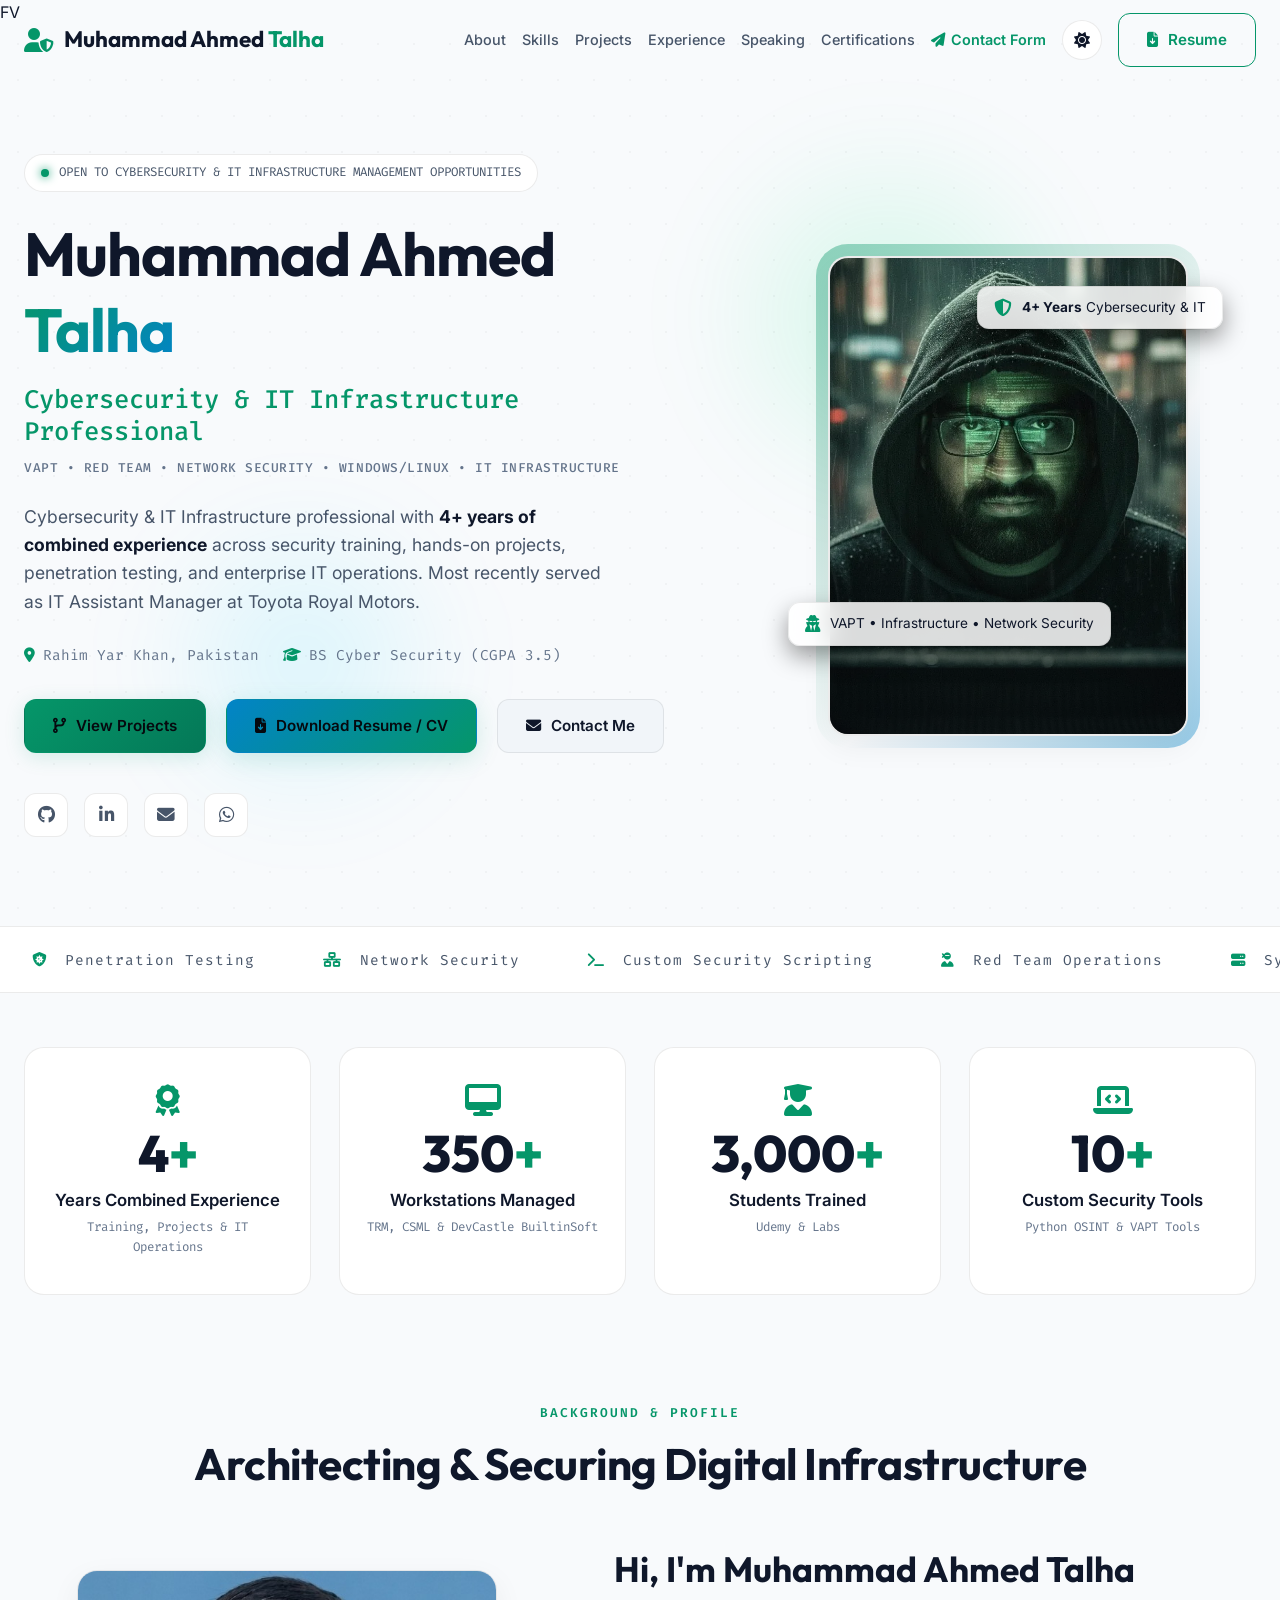
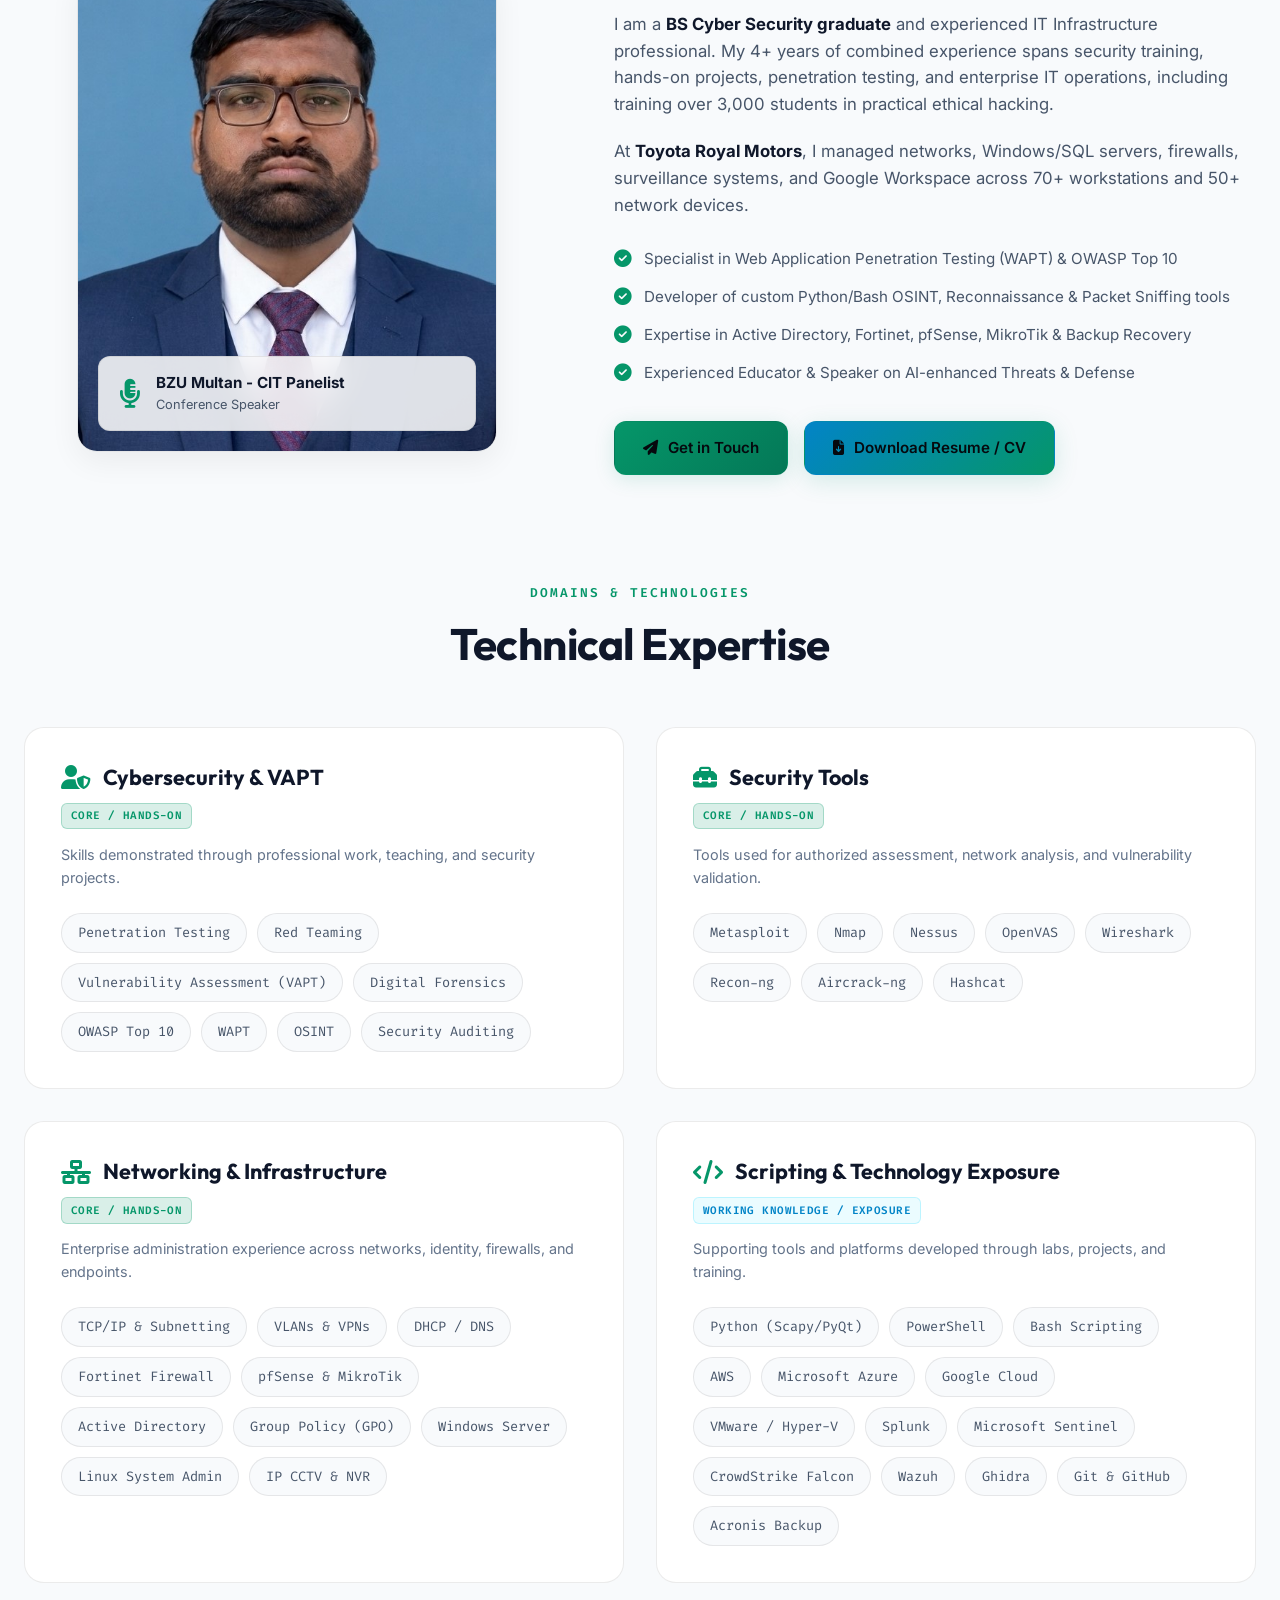
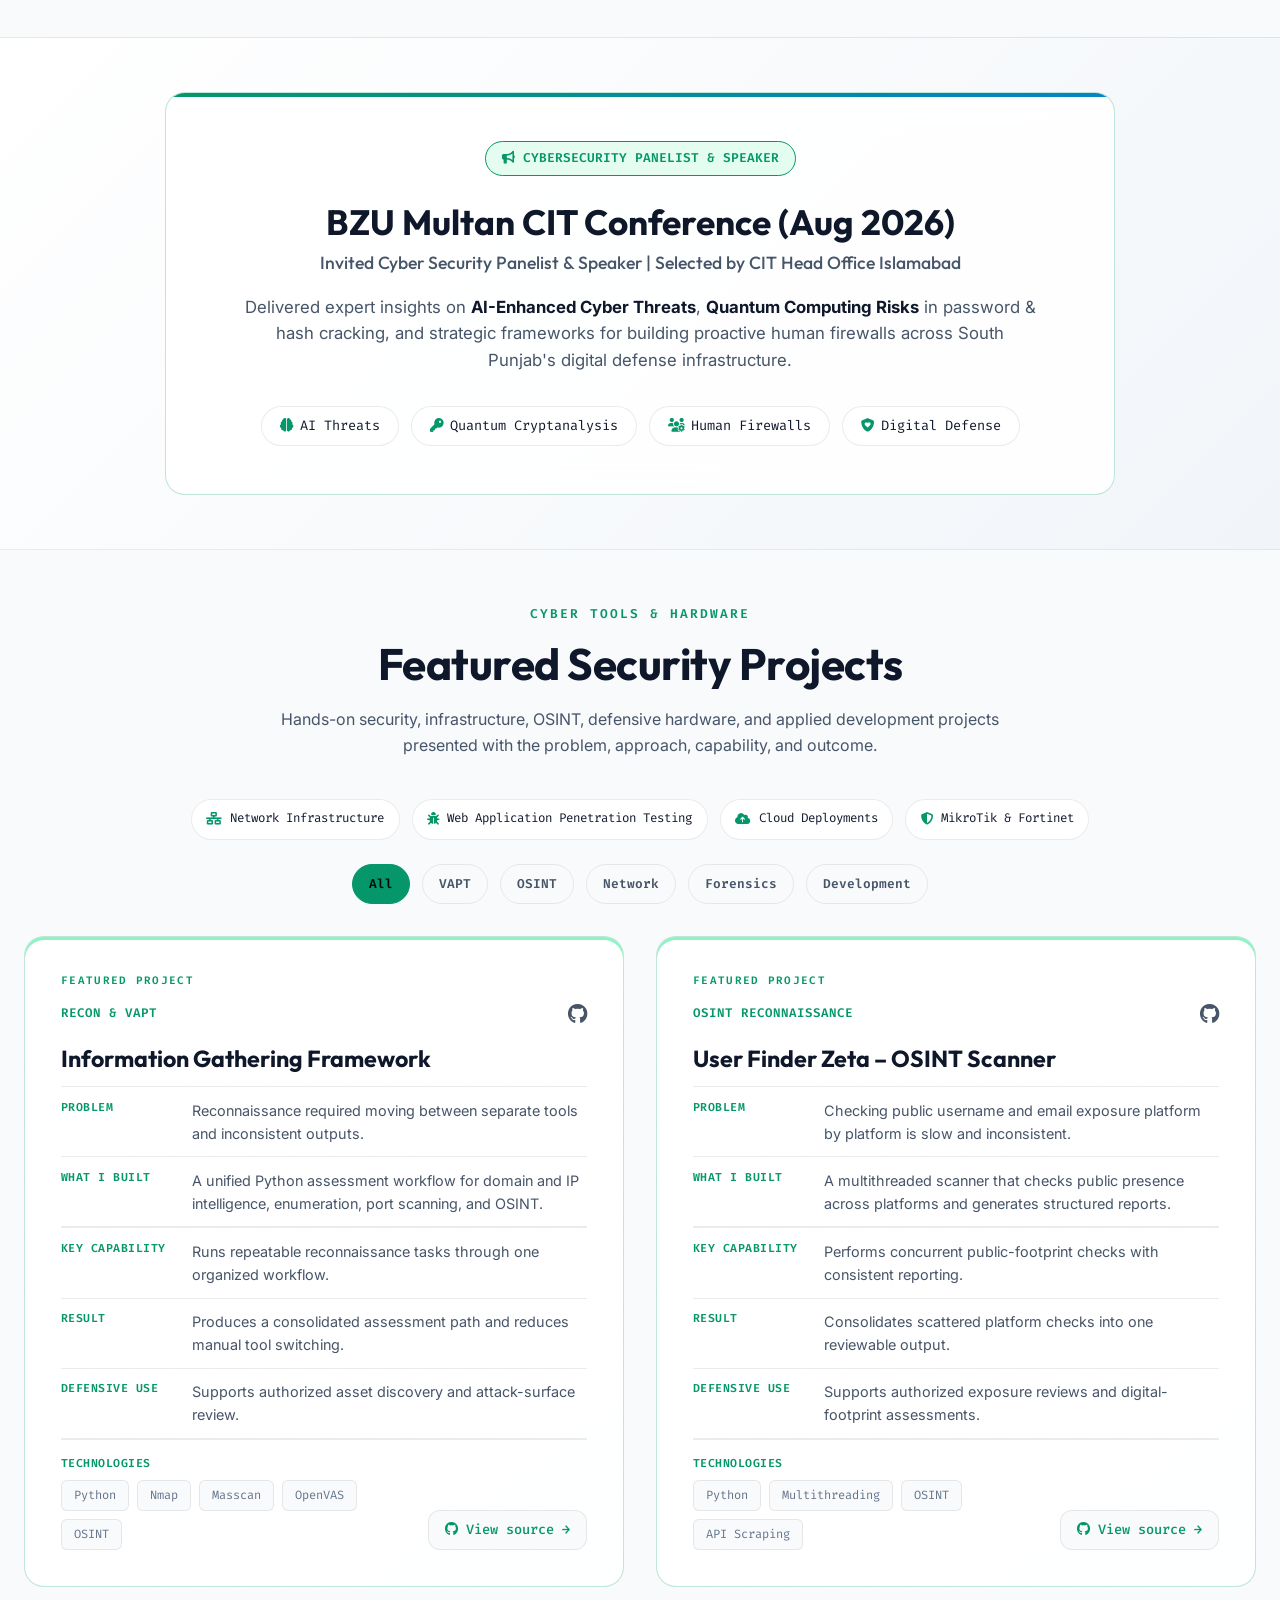
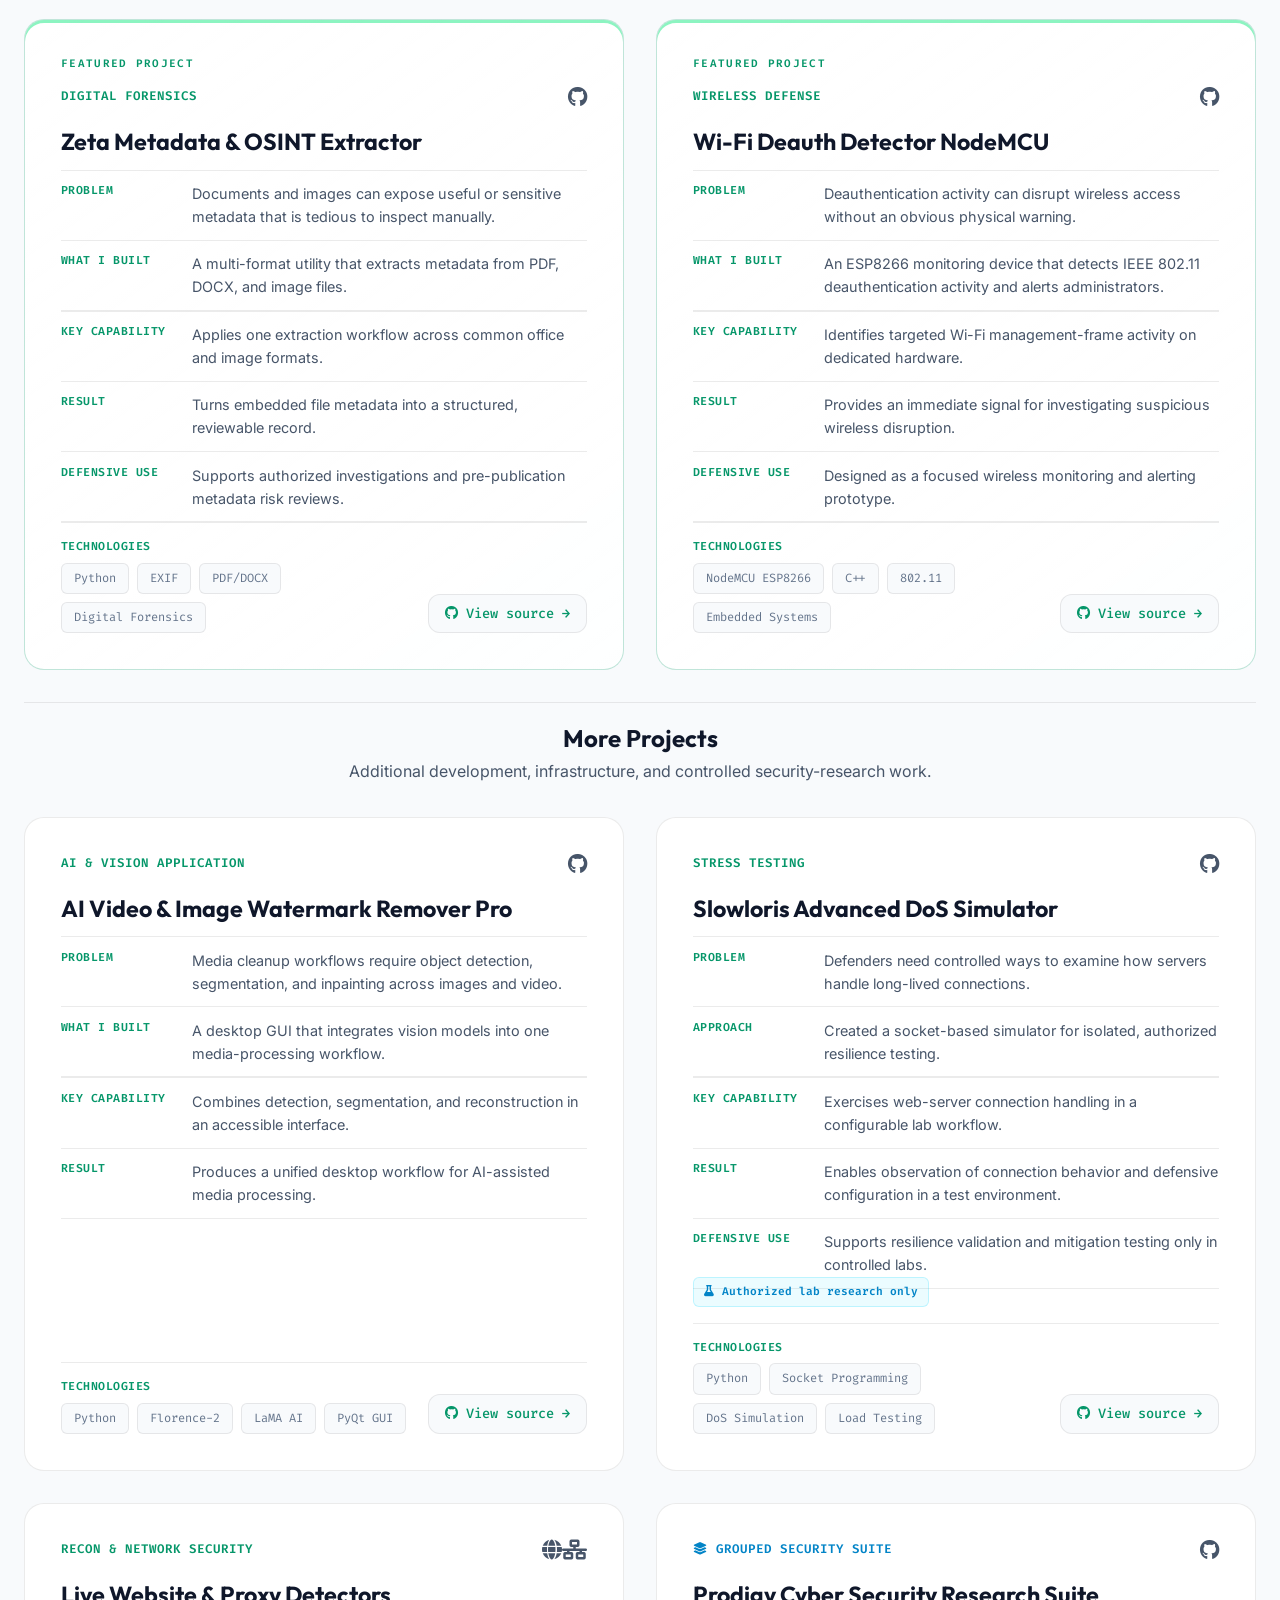
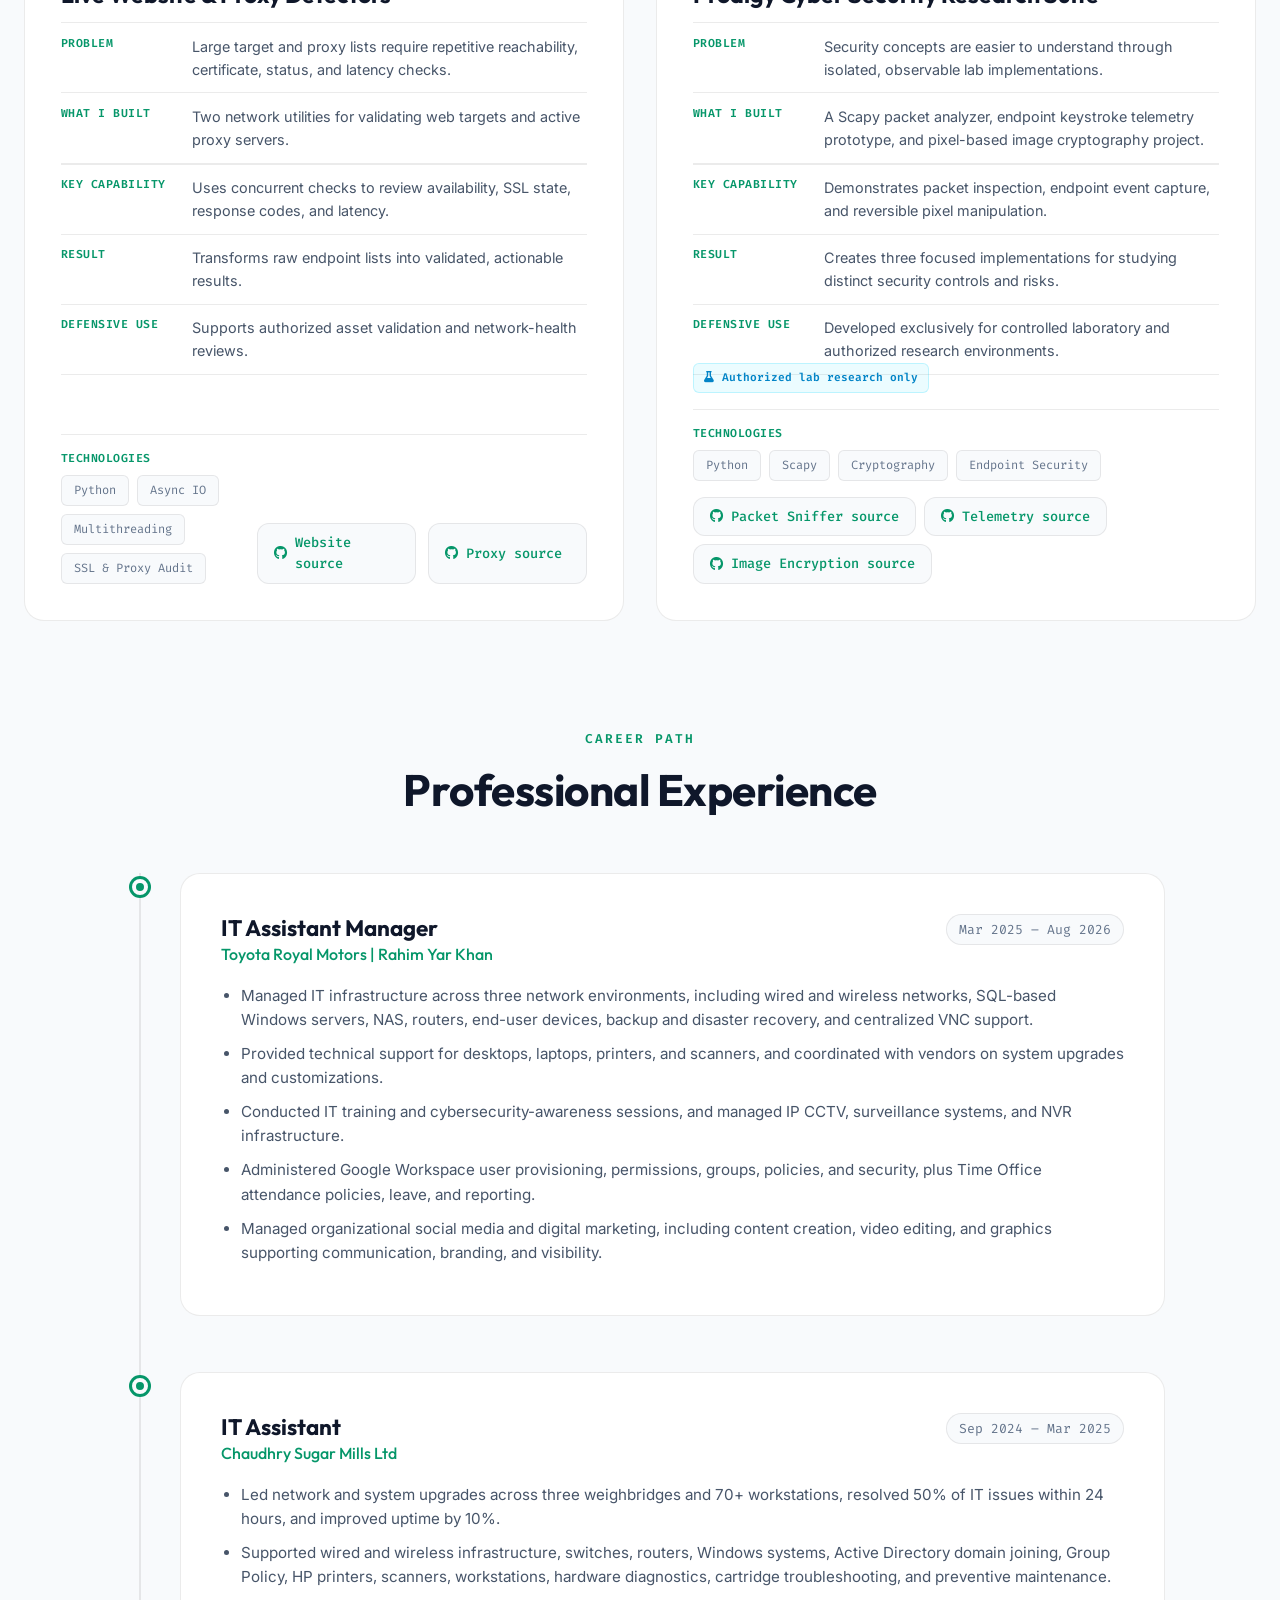
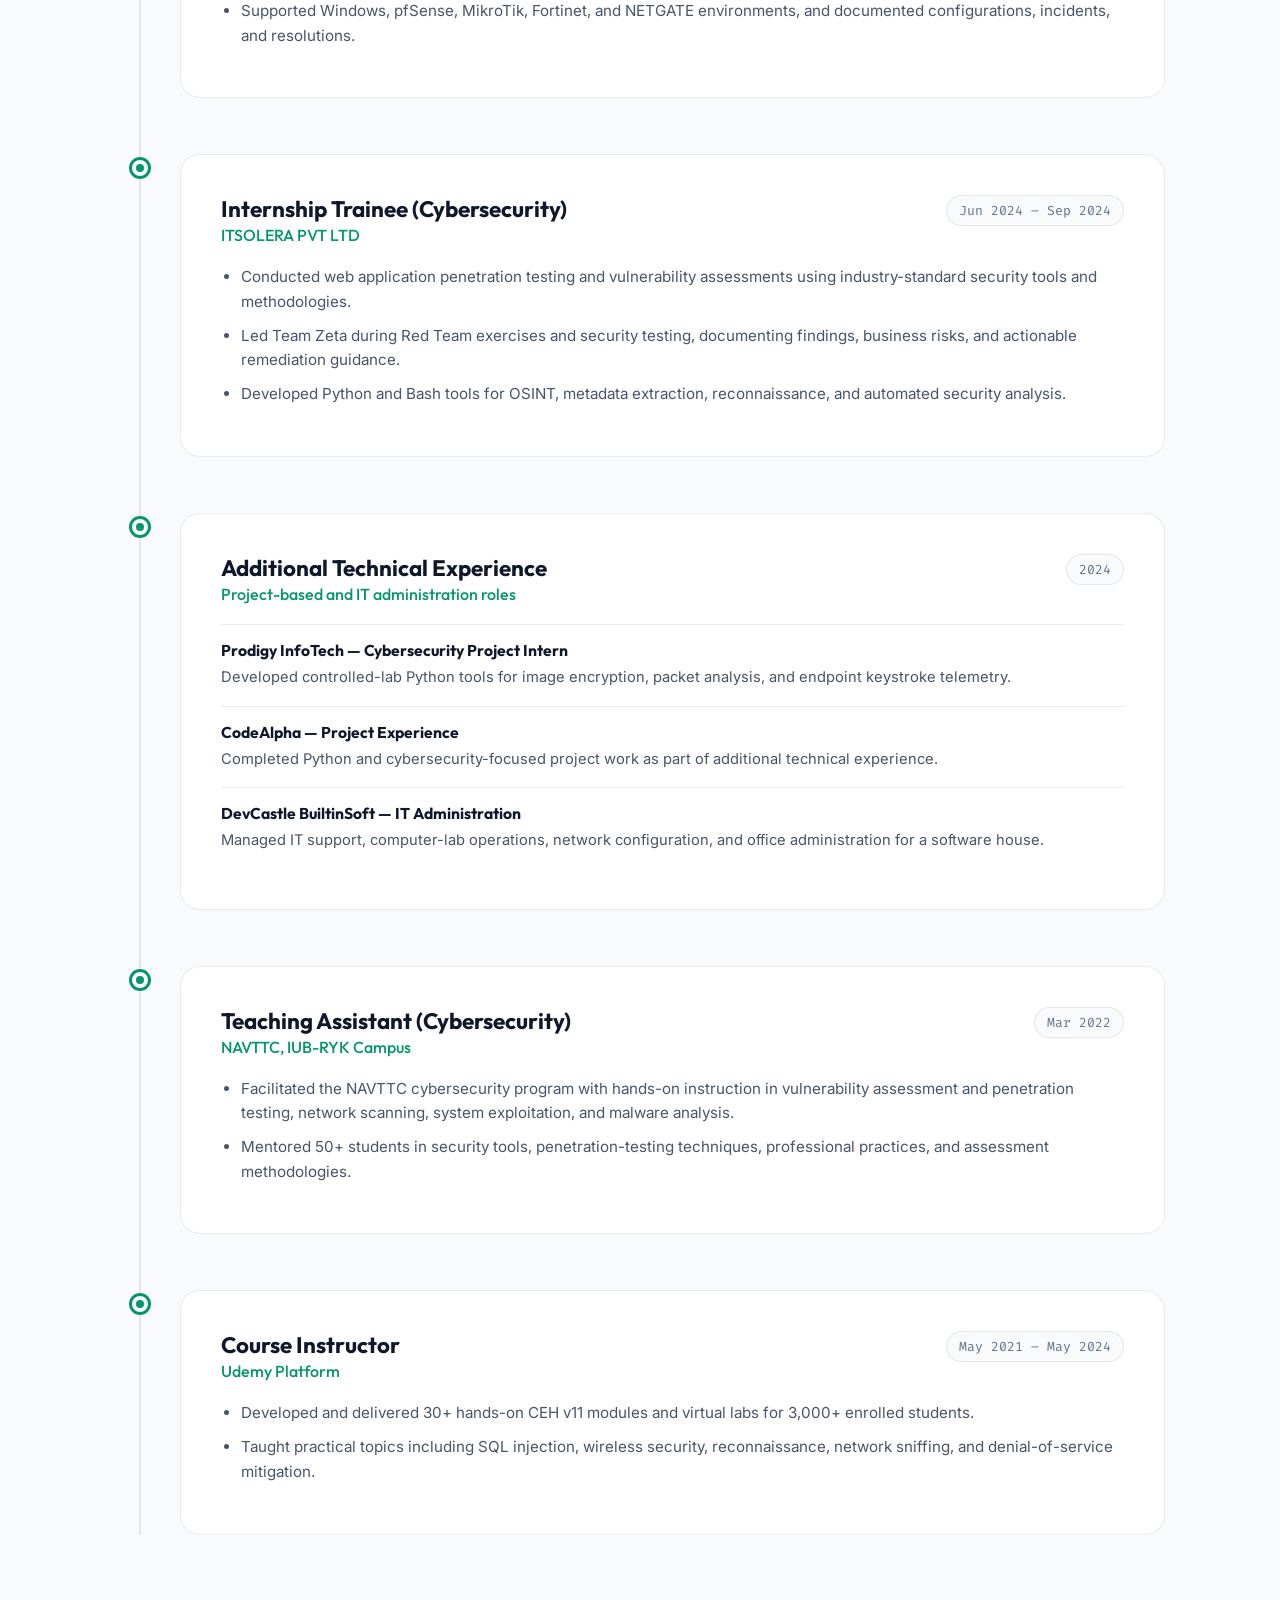
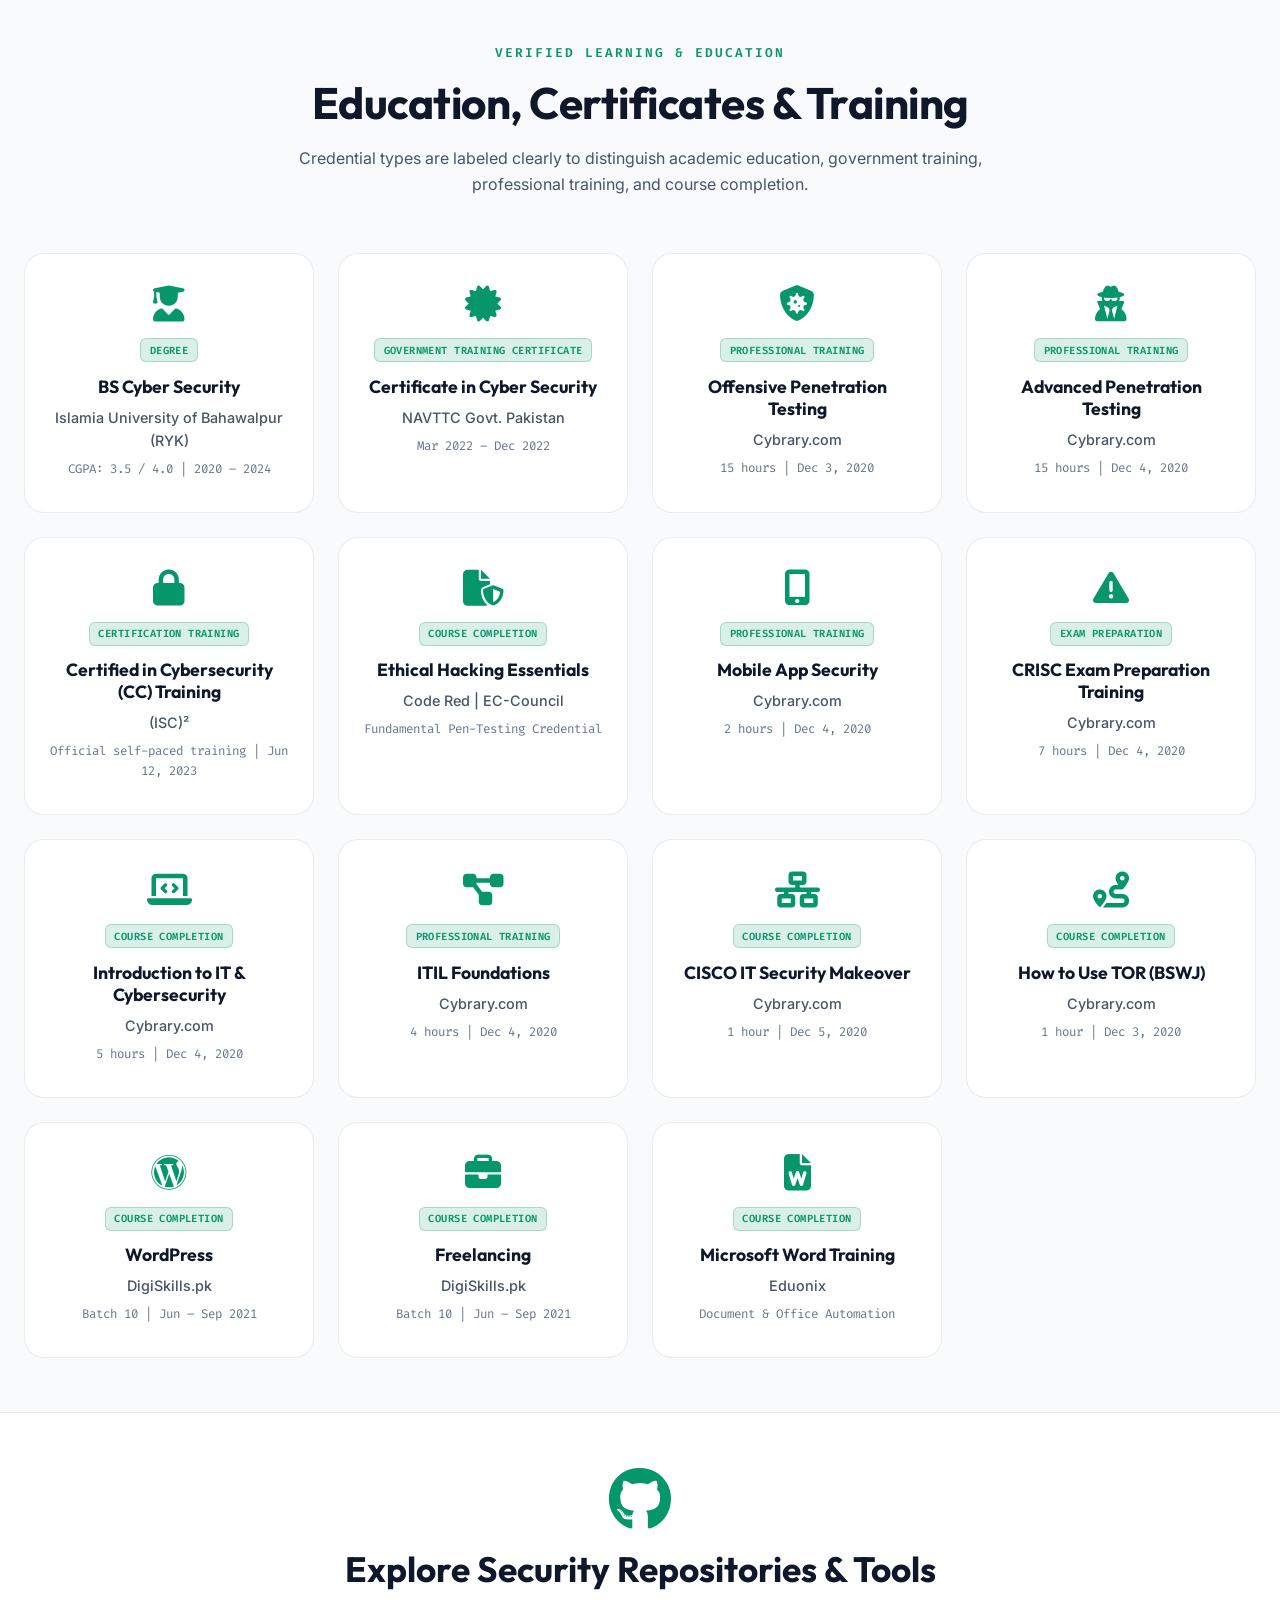
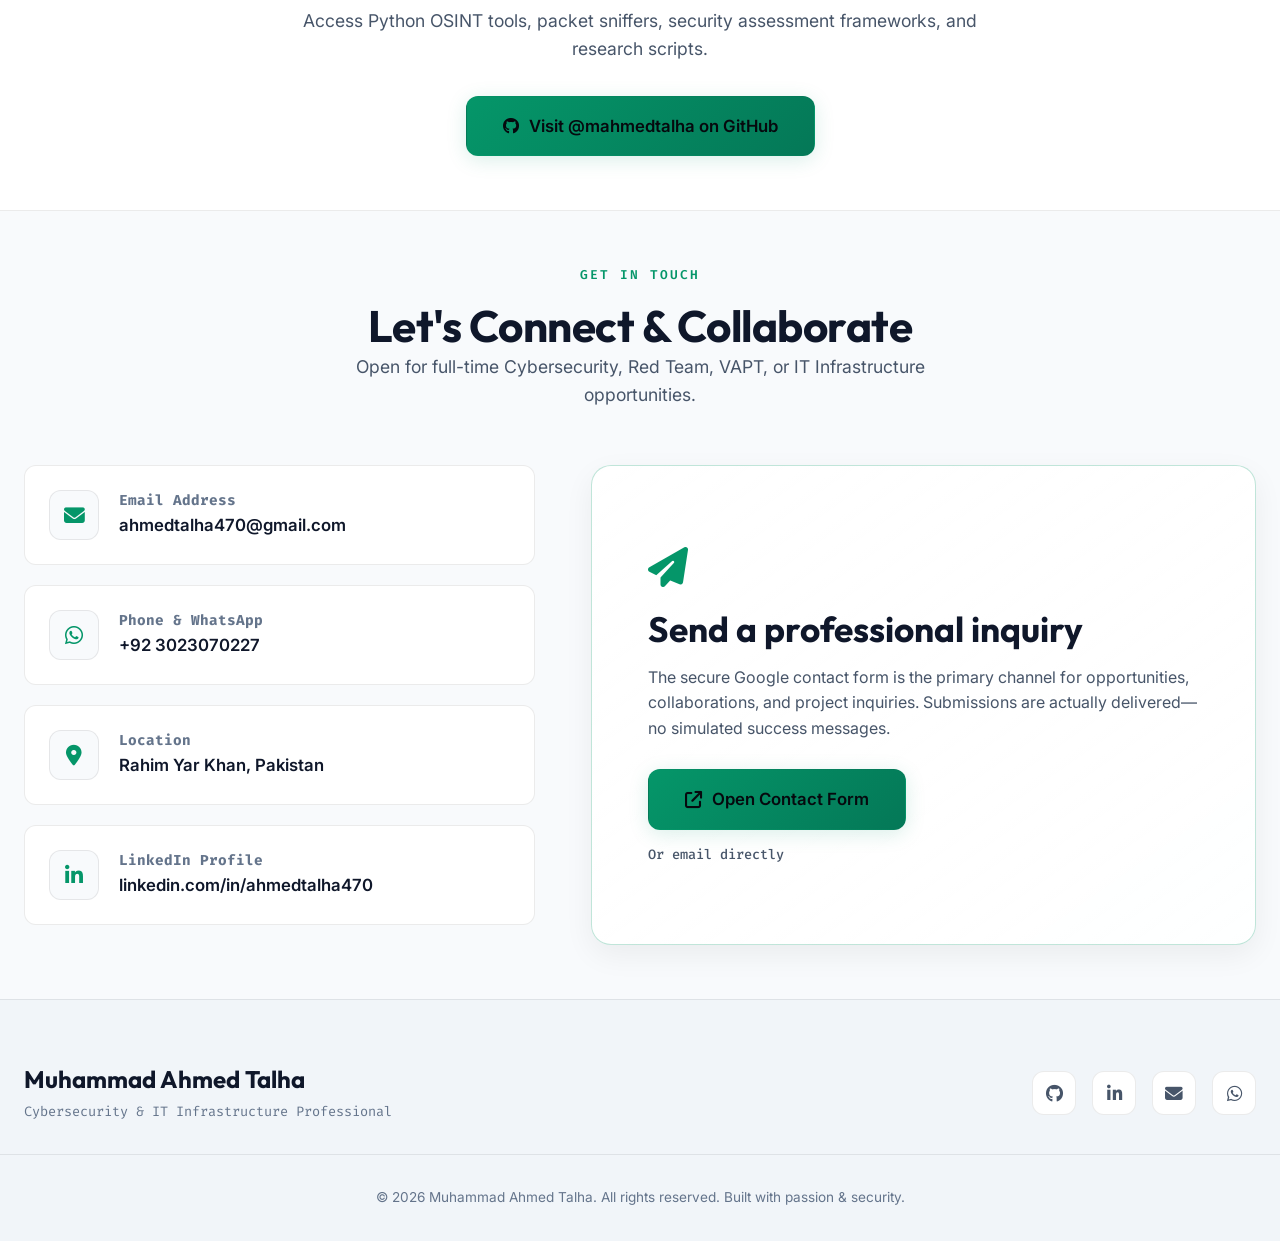
==== commit fc6c9366: "Update index.html" ====
--- a/index.html
+++ b/index.html
@@ -1,4 +1,4 @@
-<!DOCTYPE html>
+FV<!DOCTYPE html>
 <html lang="en" data-theme="dark">
 
 <head>
@@ -254,8 +254,8 @@
             </div>
             <div class="stat-card reveal" data-stat="tools">
                 <div class="stat-icon"><i class="fas fa-laptop-code"></i></div>
-                <h3><span class="counter" data-target="10">10</span><span class="plus">+</span></h3>
-                <p>Custom Security Tools</p>
+                <h3><span class="counter" data-target="15">15</span><span class="plus">+</span></h3>
+                <p>Projects & Custom Security Tools</p>
                 <span class="stat-sub">Python OSINT & VAPT Tools</span>
             </div>
         </div>
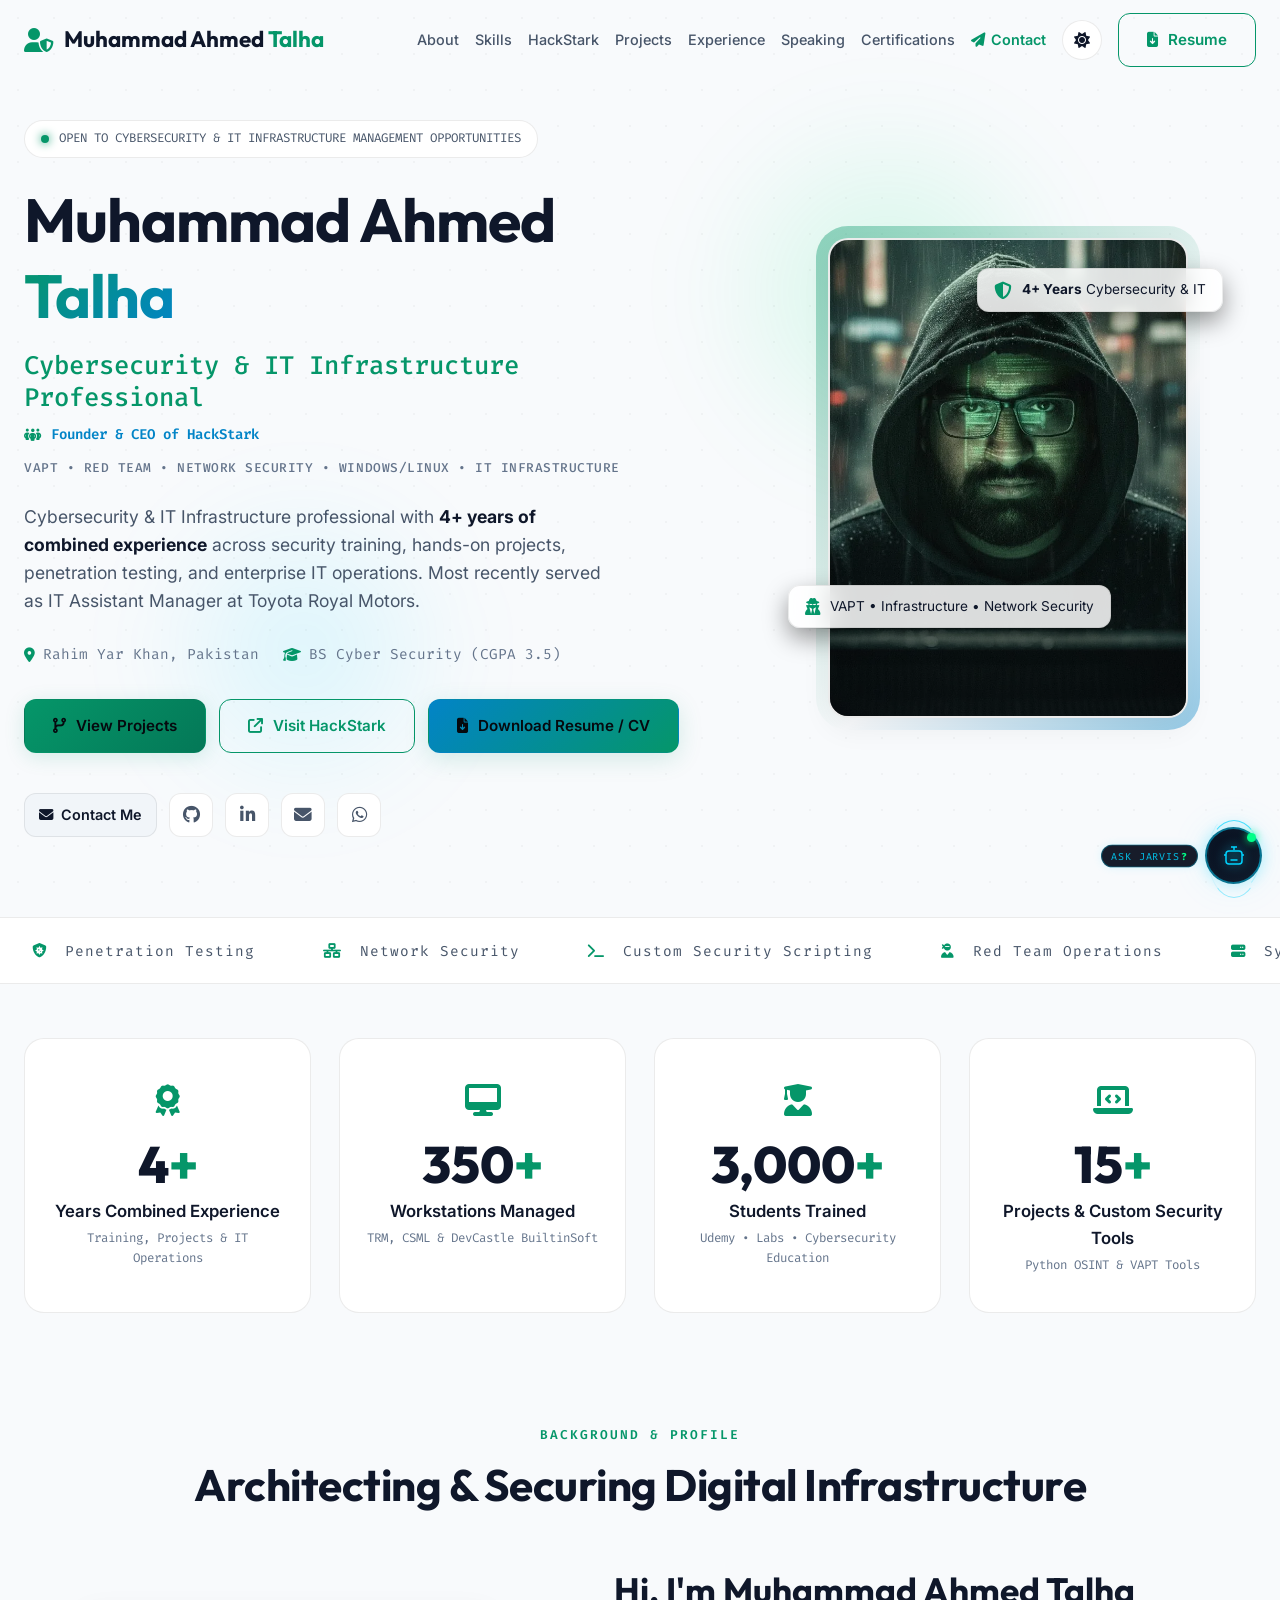
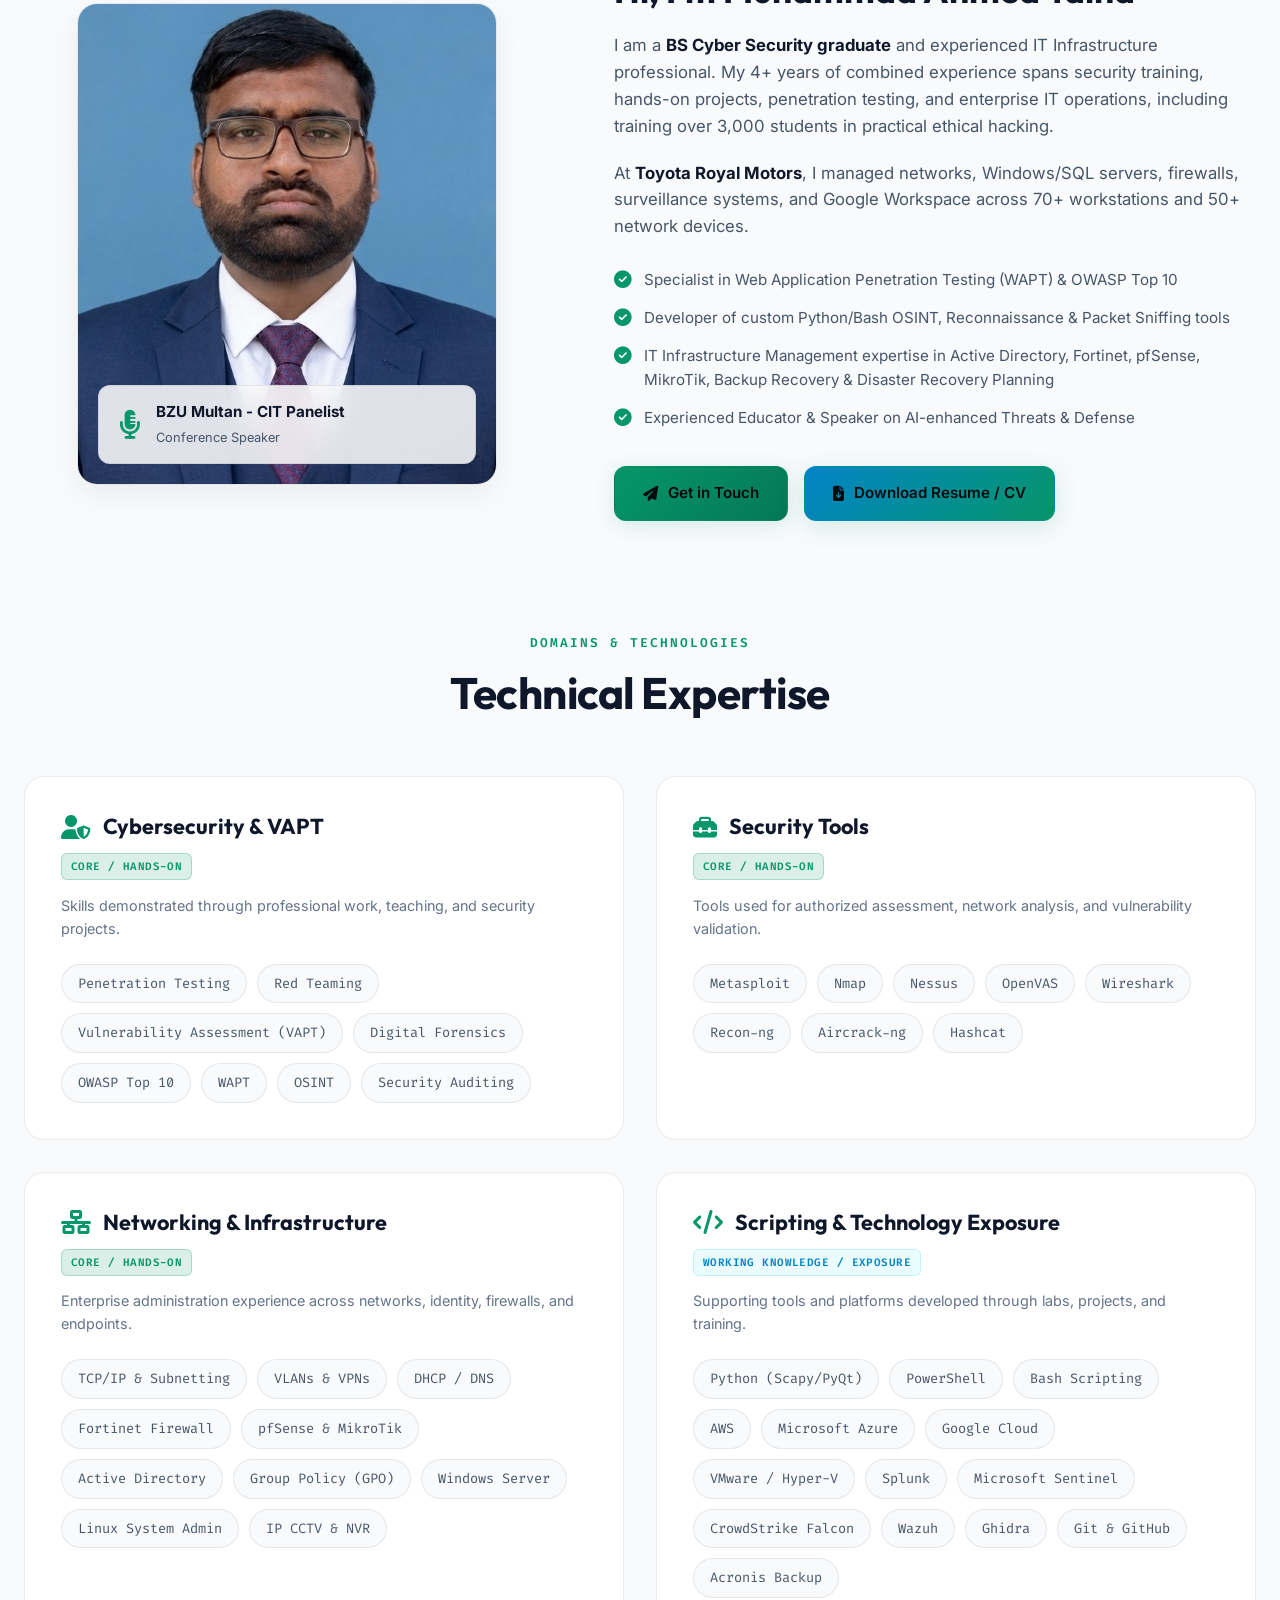
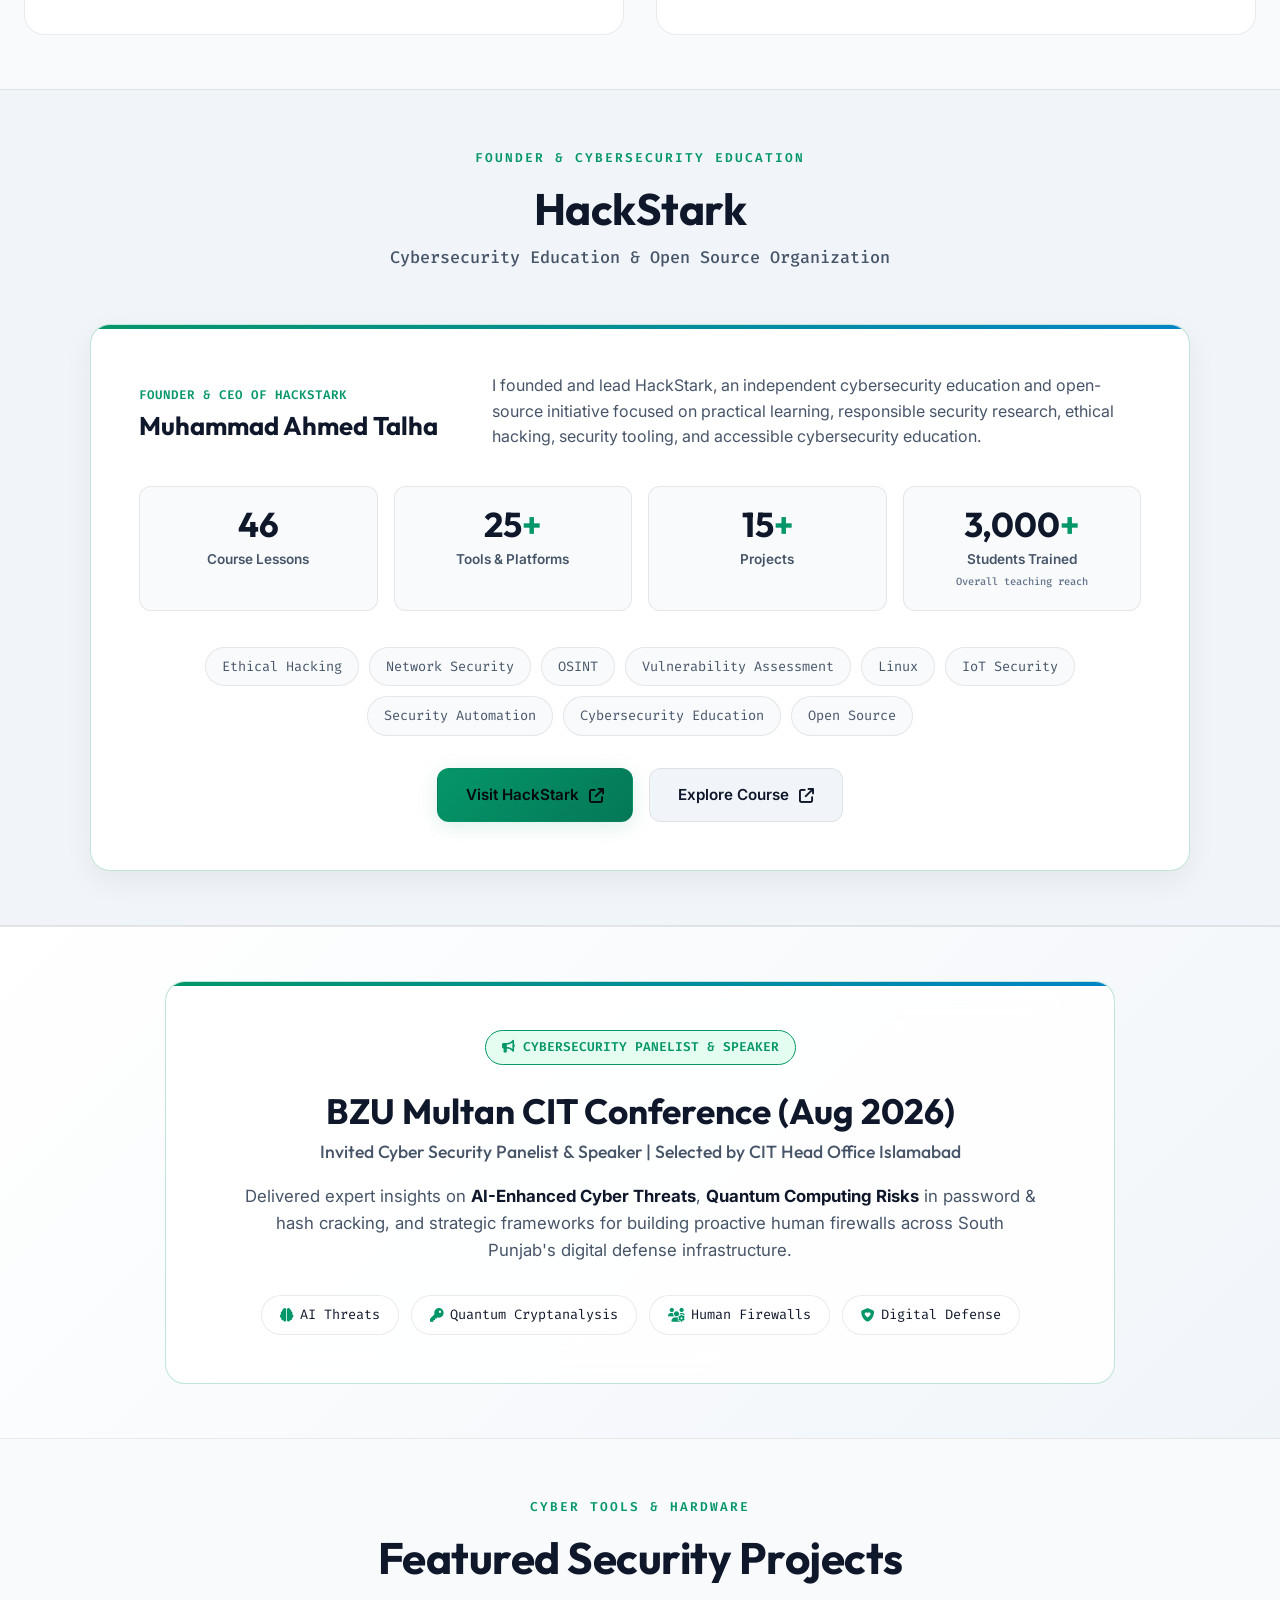
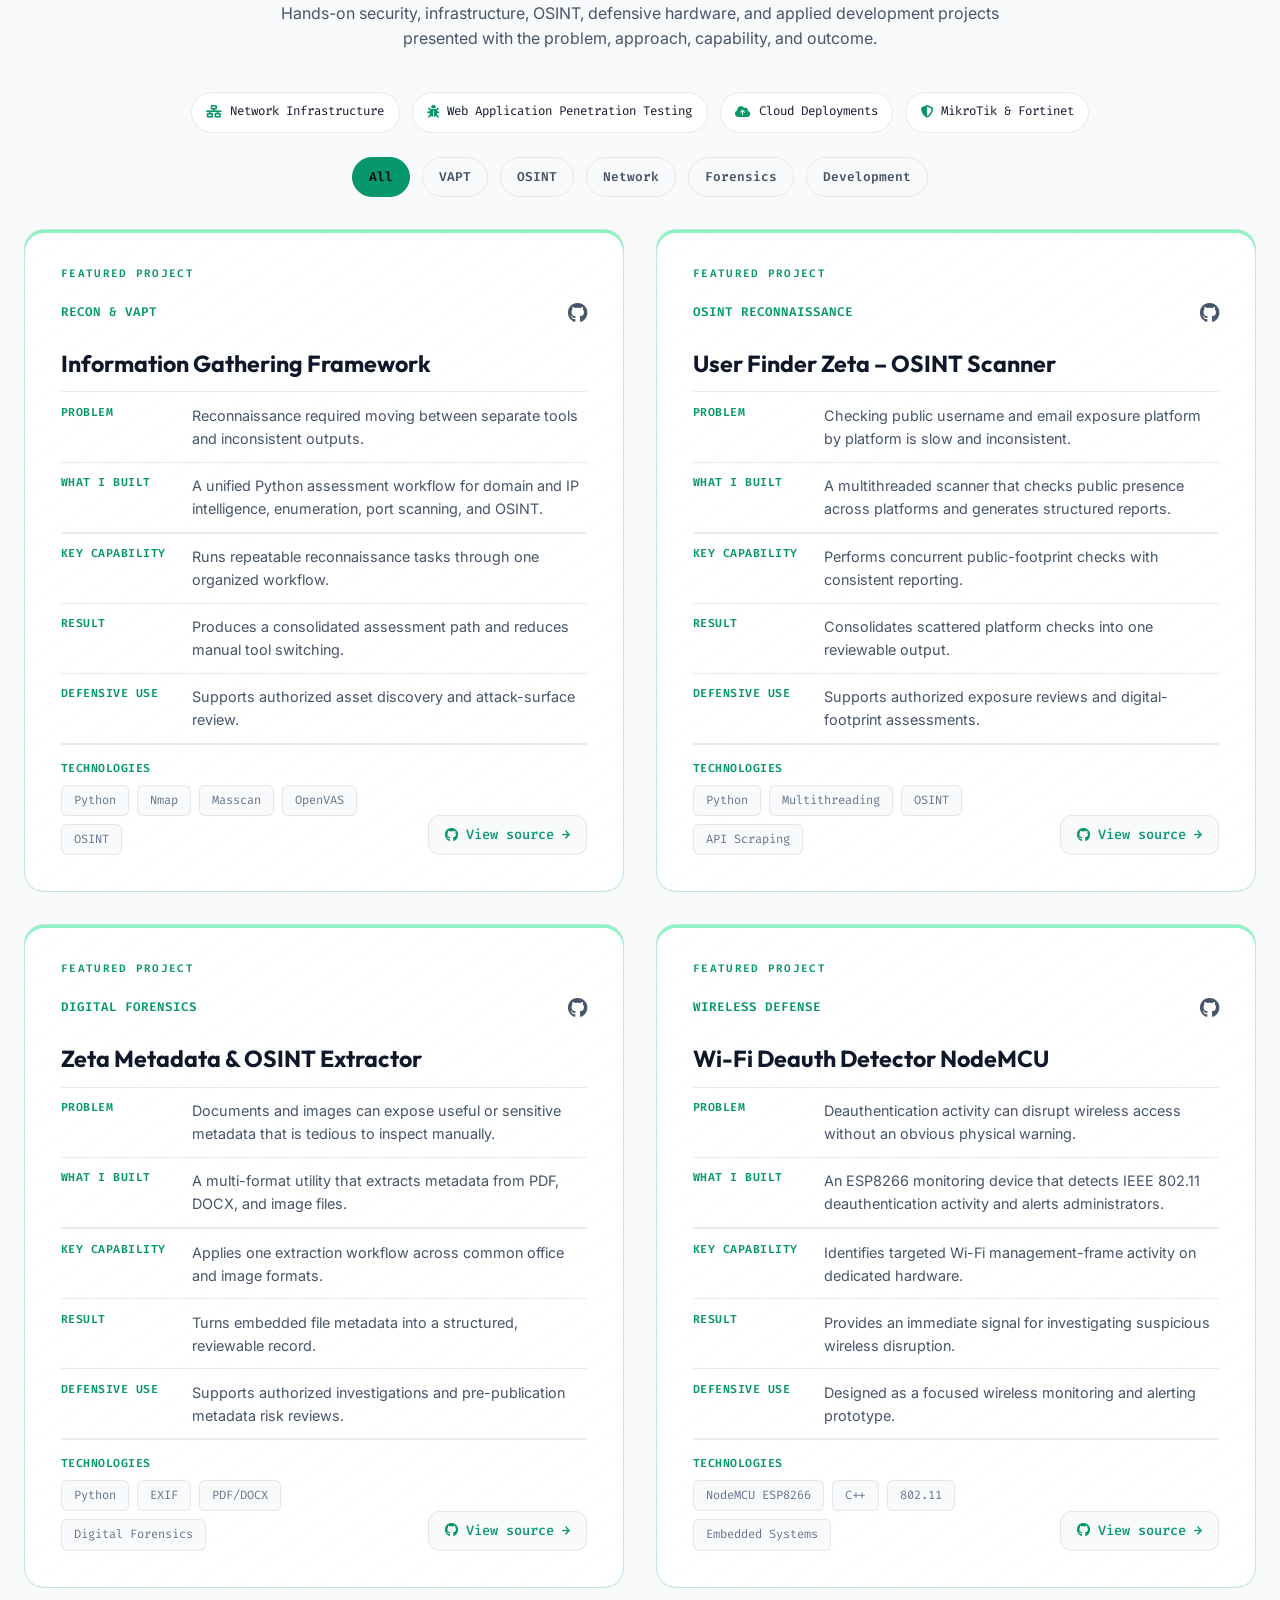
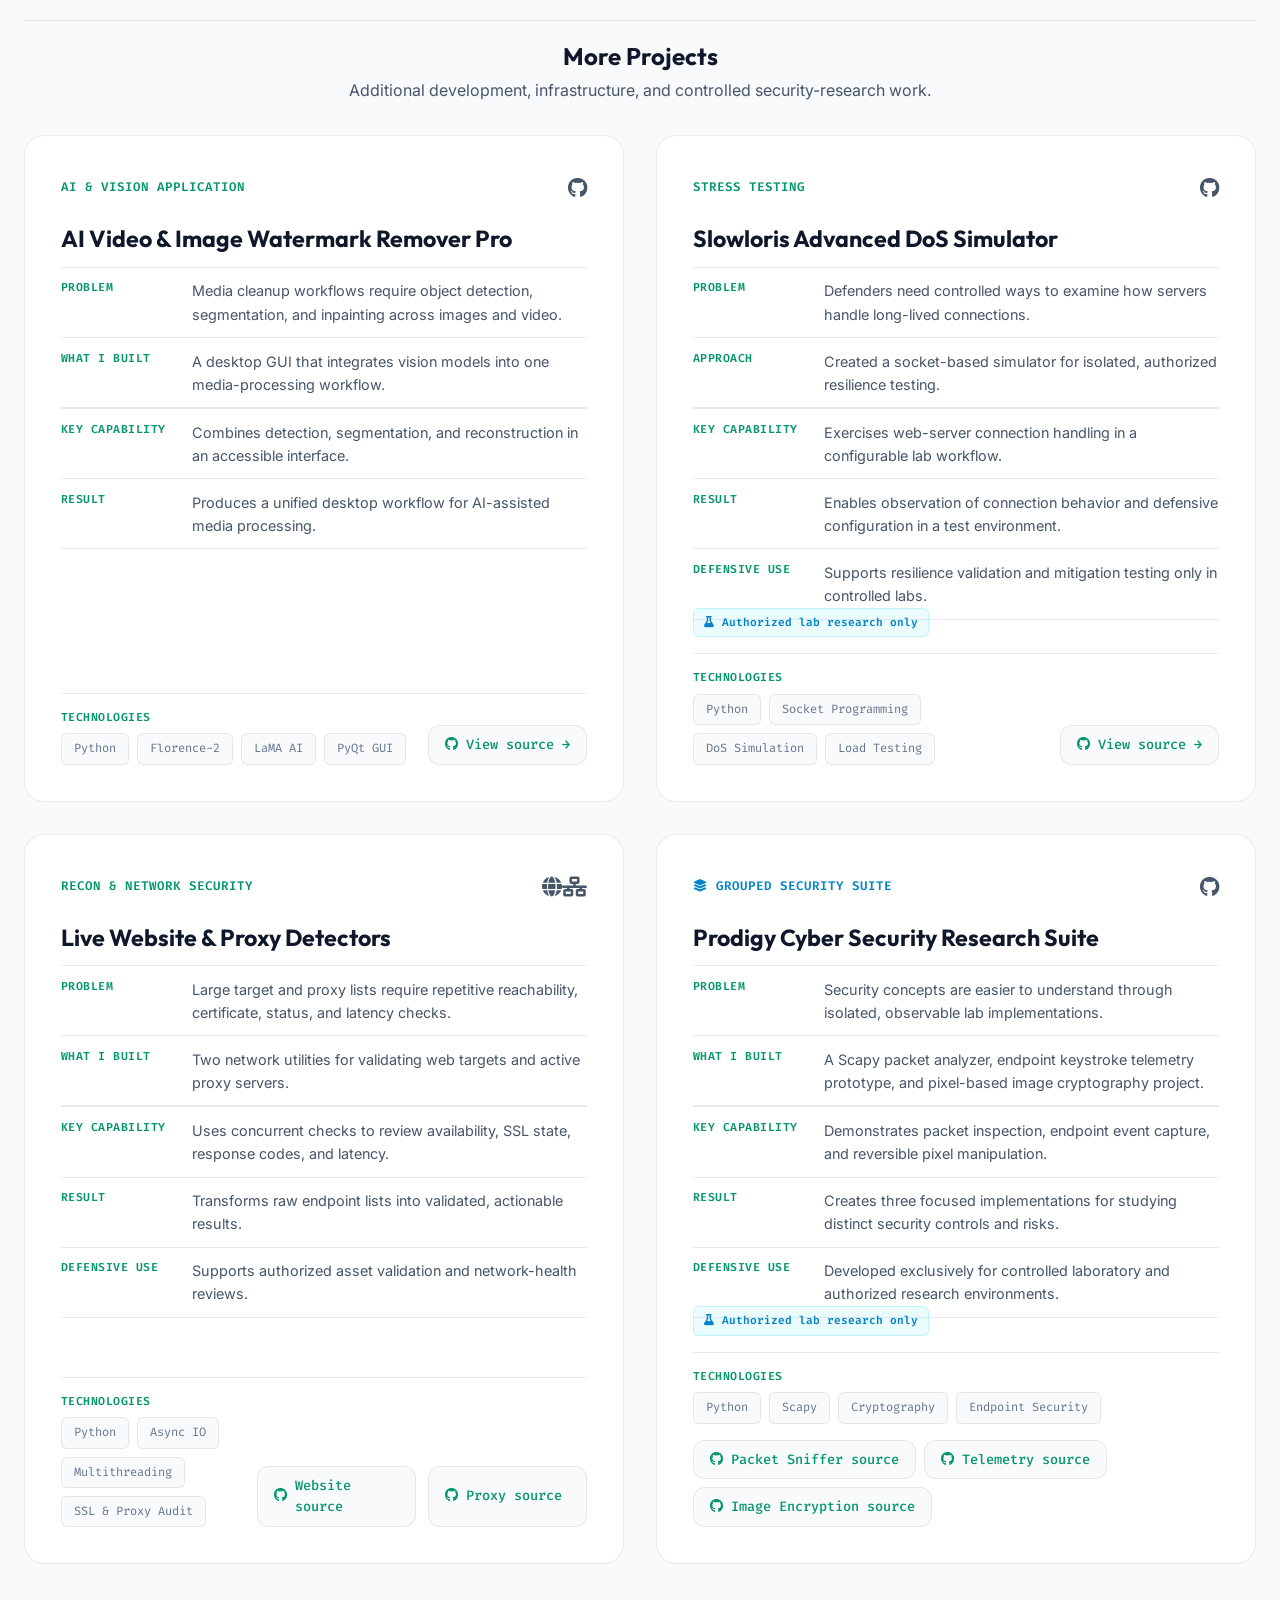
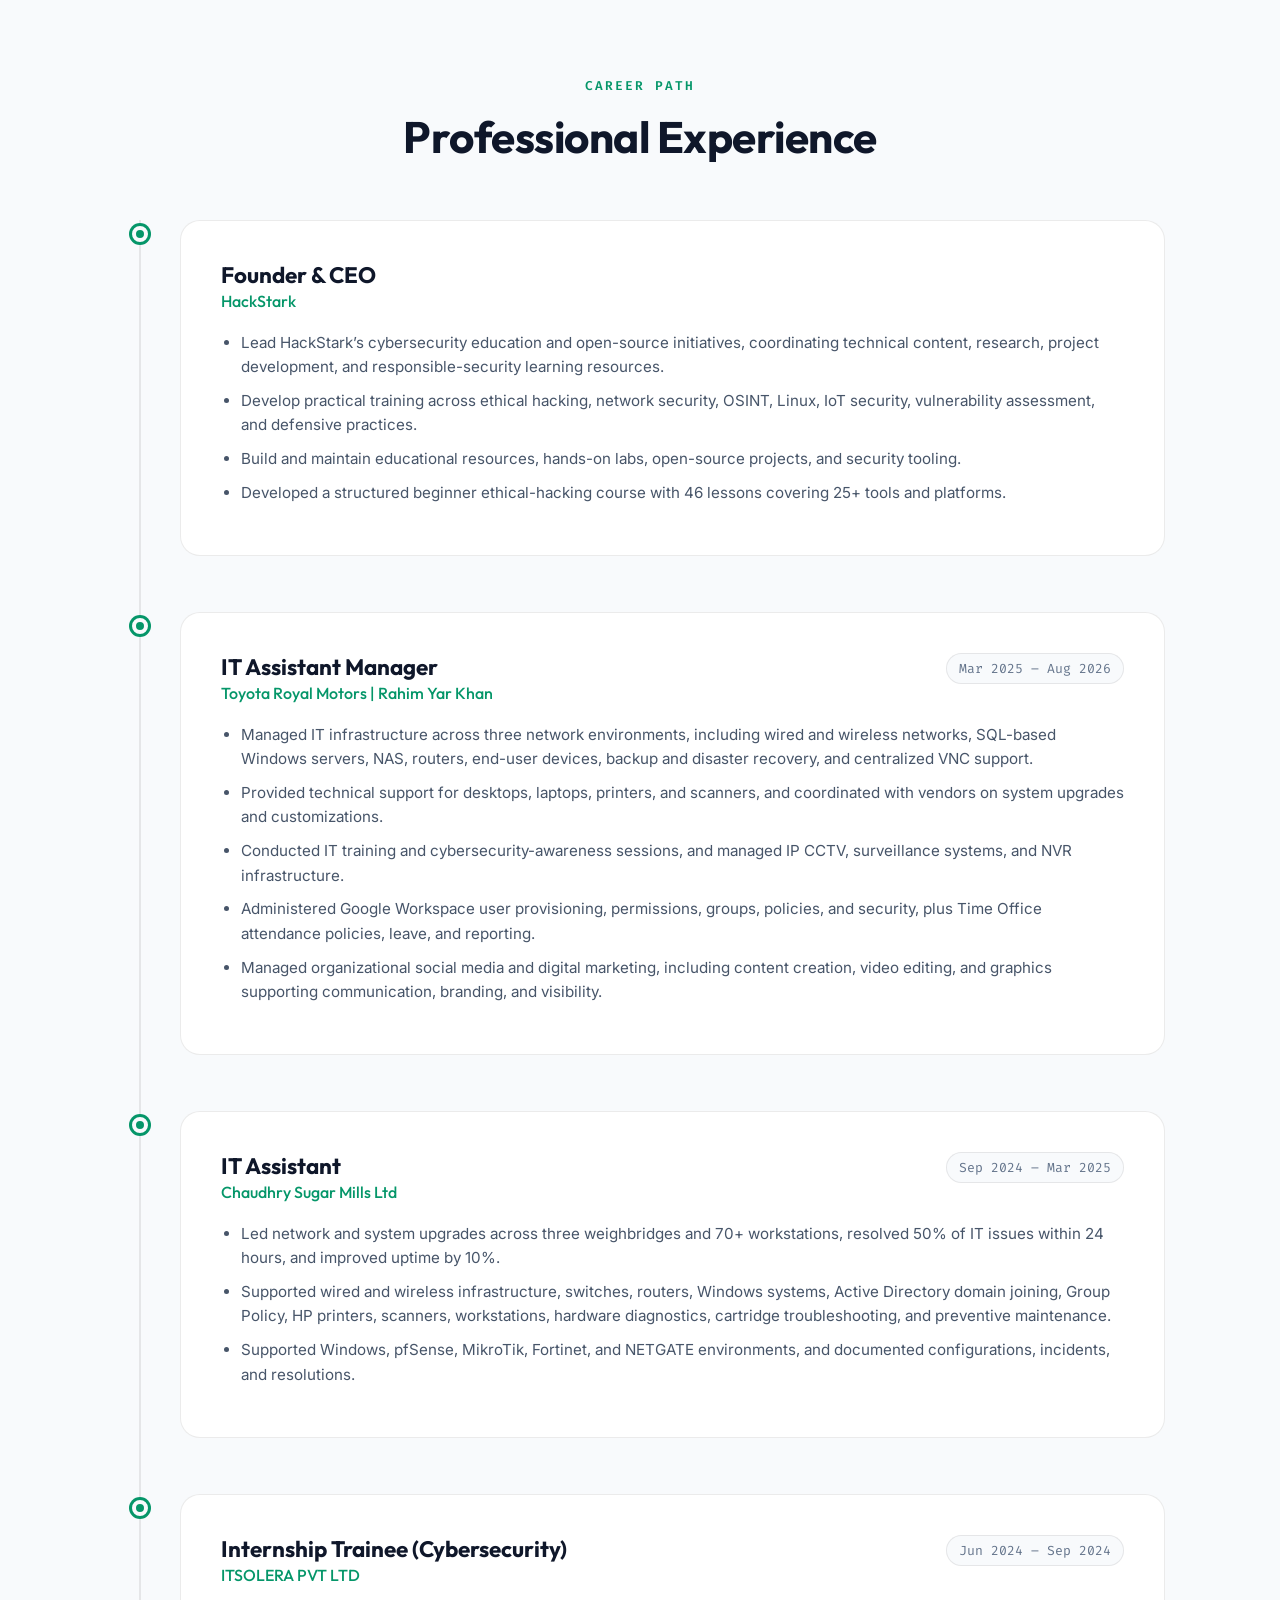
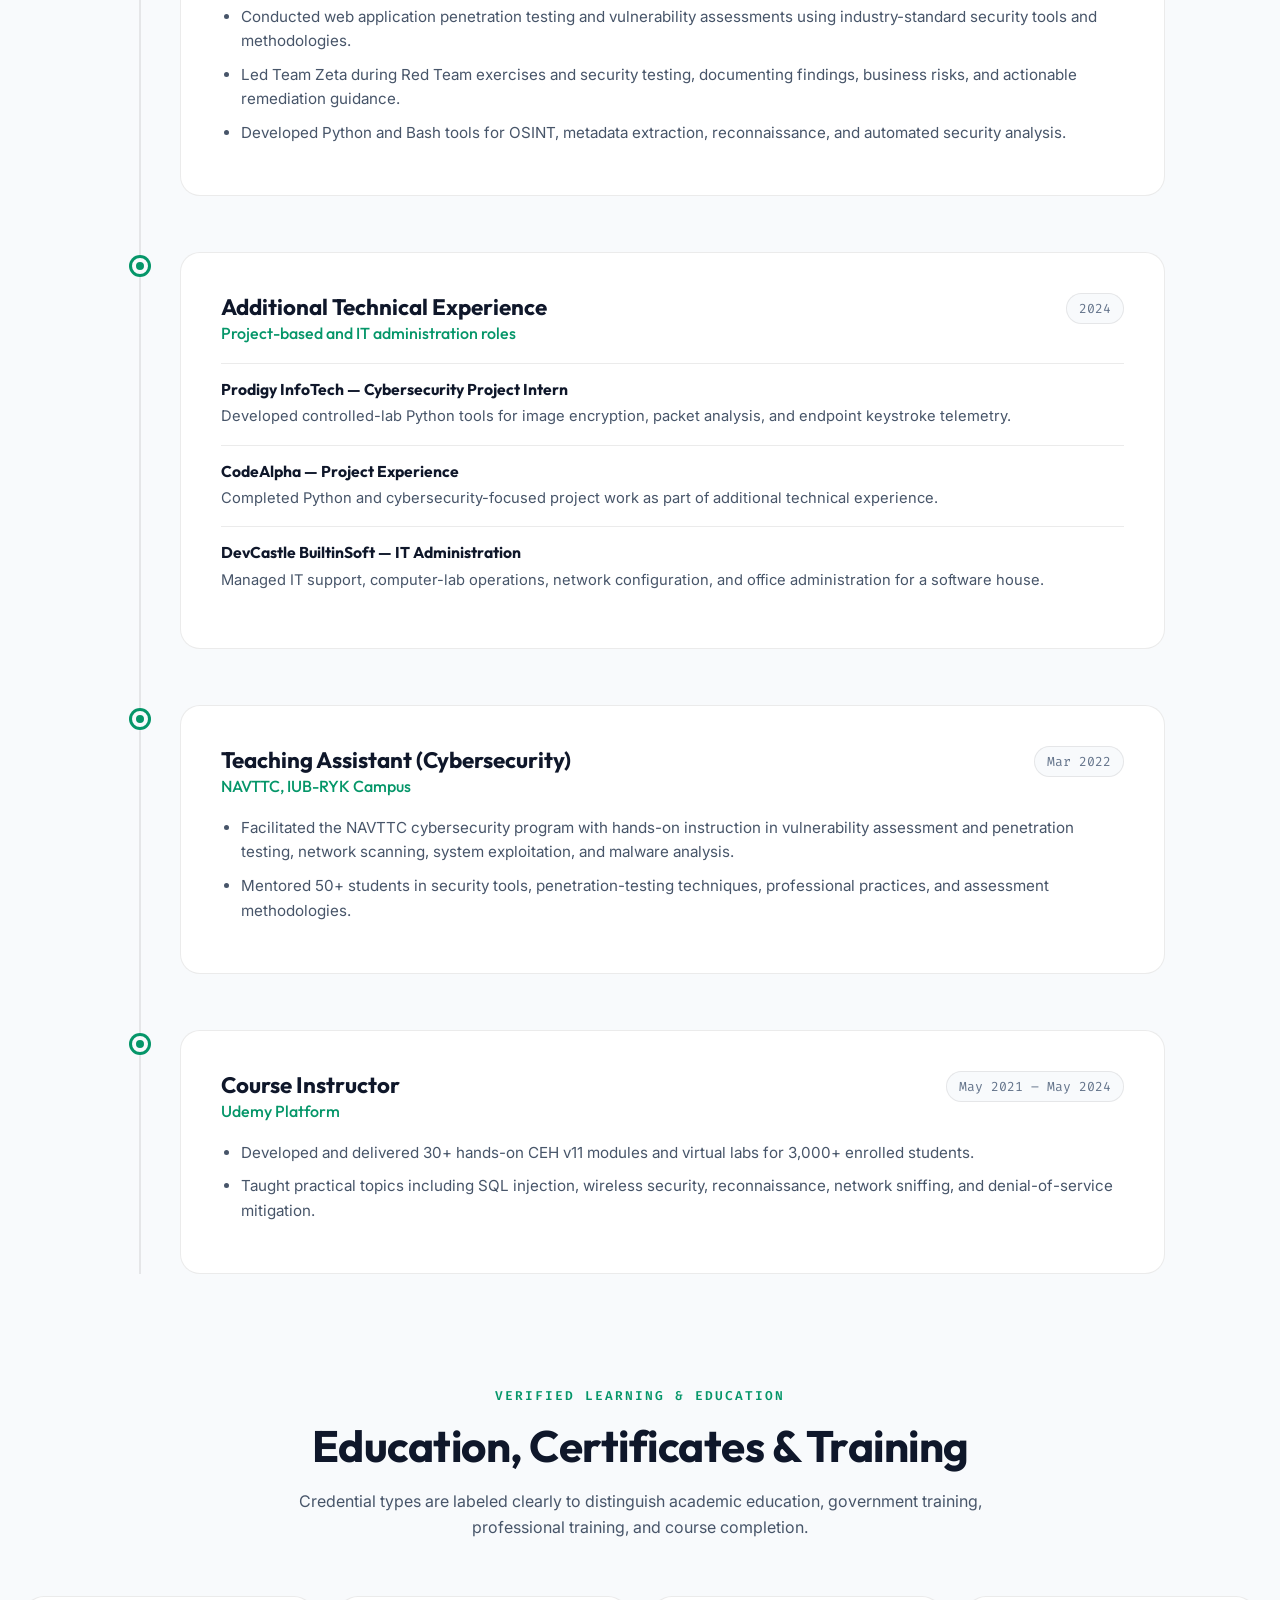
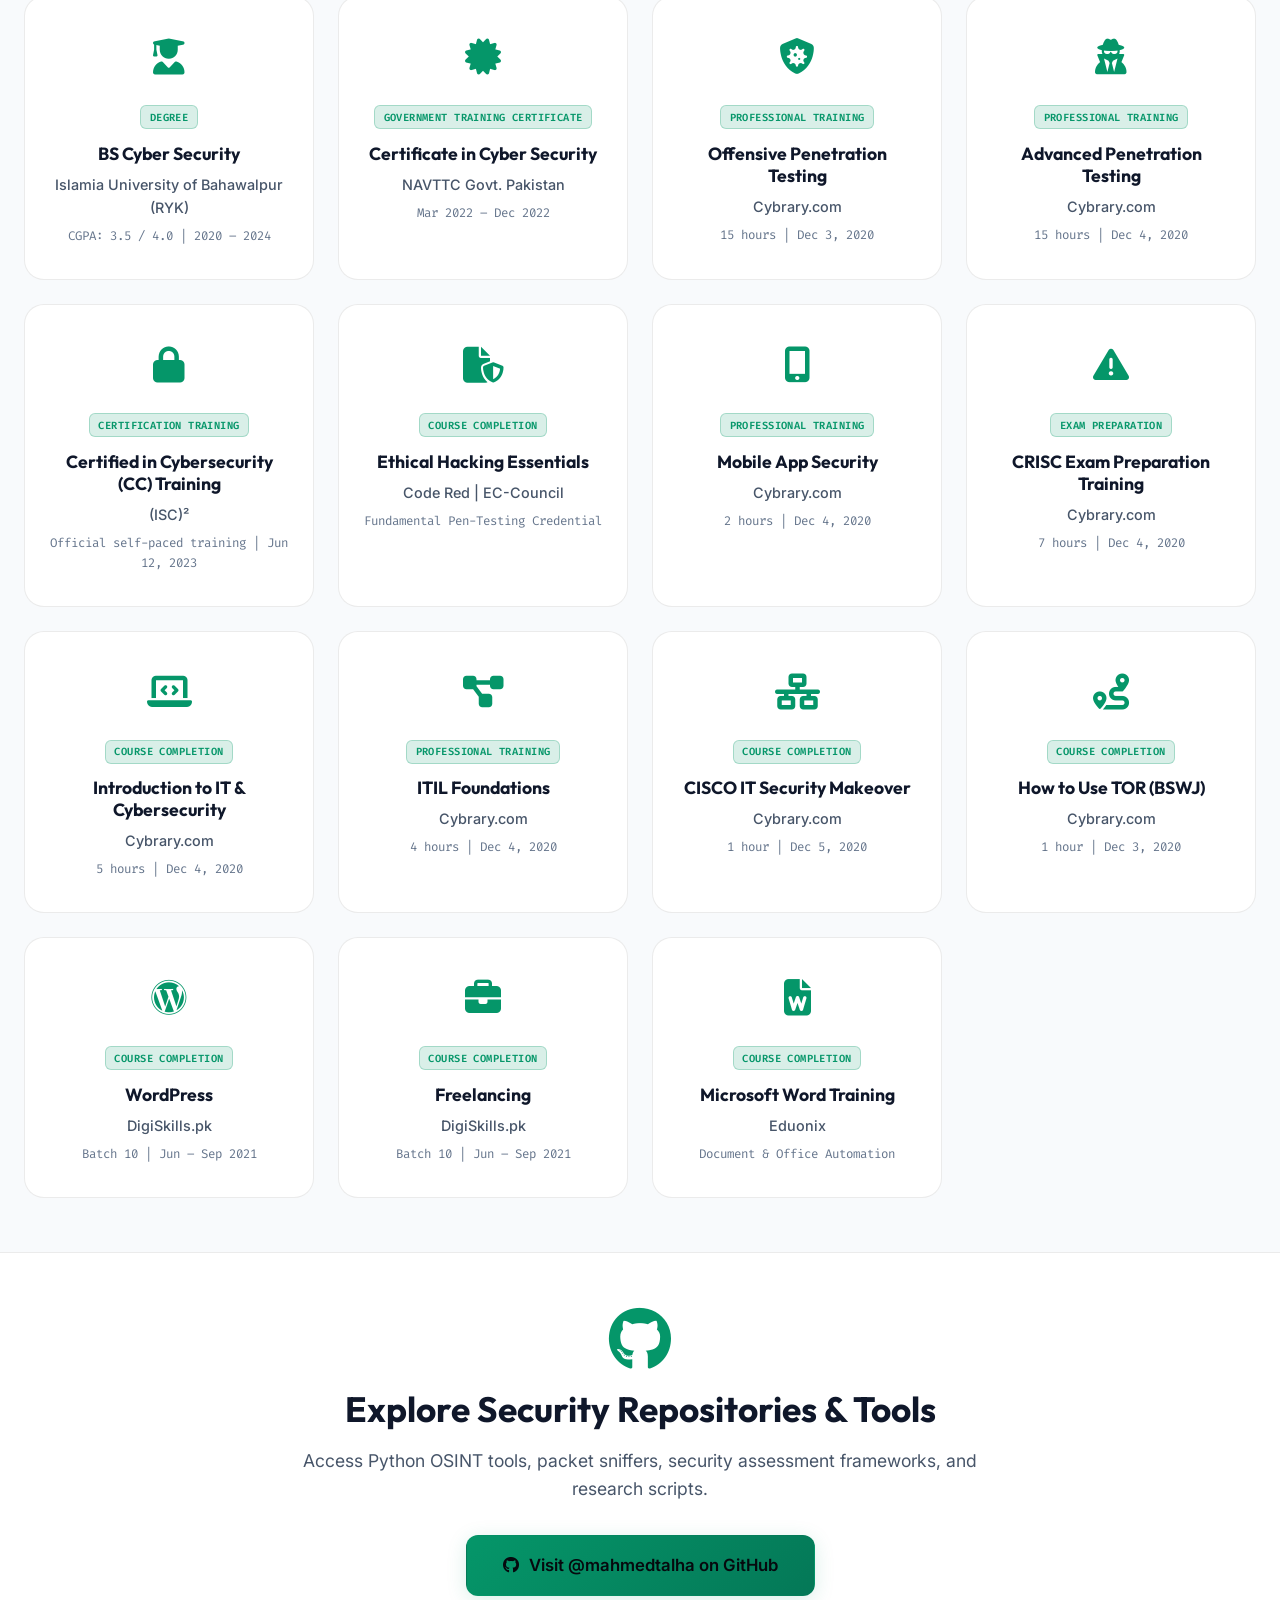
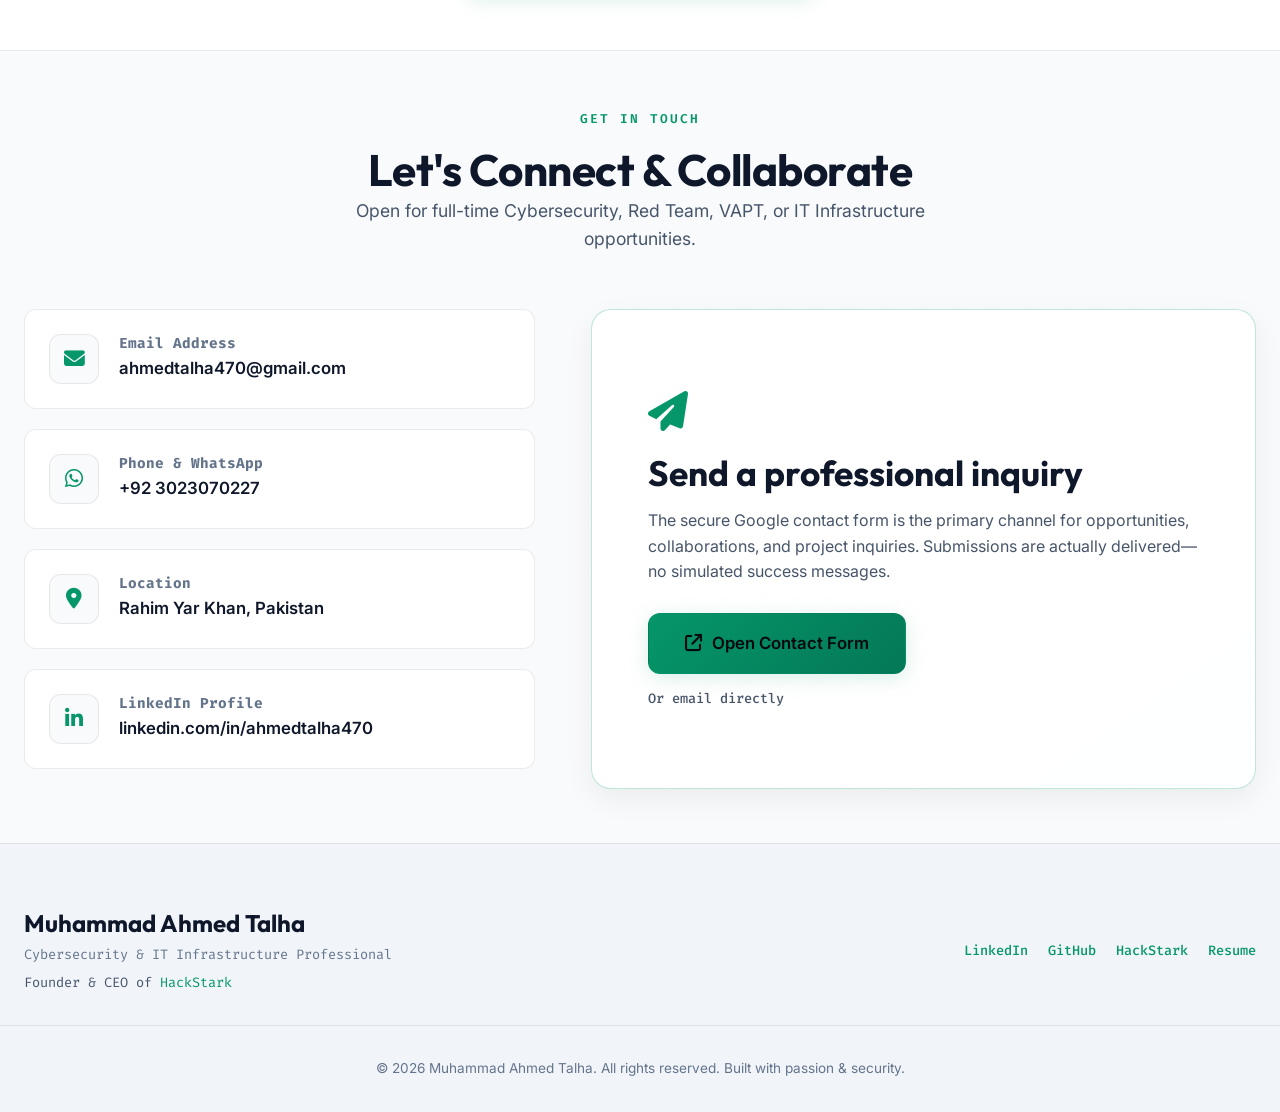
==== commit c37a9305: "Add files via upload" ====
--- a/index.html
+++ b/index.html
@@ -1,4 +1,4 @@
-FV<!DOCTYPE html>
+<!DOCTYPE html>
 <html lang="en" data-theme="dark">
 
 <head>
@@ -8,7 +8,7 @@
     <title>Muhammad Ahmed Talha | Cybersecurity &amp; IT Infrastructure Professional</title>
     <meta name="title" content="Muhammad Ahmed Talha | Cybersecurity &amp; IT Infrastructure Professional">
     <meta name="description"
-        content="Cybersecurity and IT infrastructure portfolio of Muhammad Ahmed Talha, featuring VAPT, network security, Windows/Linux administration, security automation, and hands-on projects.">
+        content="Muhammad Ahmed Talha is a Cybersecurity &amp; IT Infrastructure Professional and Founder &amp; CEO of HackStark, specializing in VAPT, network security, security education, and open source.">
     <meta name="keywords"
         content="Muhammad Ahmed Talha, Cybersecurity, Penetration Testing, VAPT, IT Infrastructure, Red Team, Python, Network Security">
     <meta name="author" content="Muhammad Ahmed Talha">
@@ -21,7 +21,7 @@
     <meta property="og:site_name" content="Muhammad Ahmed Talha Portfolio">
     <meta property="og:title" content="Muhammad Ahmed Talha | Cybersecurity &amp; IT Infrastructure Professional">
     <meta property="og:description"
-        content="Cybersecurity and IT infrastructure portfolio of Muhammad Ahmed Talha, featuring VAPT, network security, Windows/Linux administration, security automation, and hands-on projects.">
+        content="Cybersecurity &amp; IT Infrastructure Professional and Founder &amp; CEO of HackStark, with experience in VAPT, network security, security education, and open source.">
     <meta property="og:image" content="https://talha.dpdns.org/profile-photo.png">
     <meta property="og:image:alt" content="Muhammad Ahmed Talha, Cybersecurity and IT Infrastructure Professional">
 
@@ -29,7 +29,7 @@
     <meta name="twitter:card" content="summary_large_image">
     <meta name="twitter:title" content="Muhammad Ahmed Talha | Cybersecurity &amp; IT Infrastructure Professional">
     <meta name="twitter:description"
-        content="Cybersecurity and IT infrastructure portfolio of Muhammad Ahmed Talha, featuring VAPT, network security, Windows/Linux administration, security automation, and hands-on projects.">
+        content="Cybersecurity &amp; IT Infrastructure Professional and Founder &amp; CEO of HackStark, with experience in VAPT, network security, security education, and open source.">
     <meta name="twitter:image" content="https://talha.dpdns.org/profile-photo.png">
     <meta name="twitter:image:alt" content="Muhammad Ahmed Talha, Cybersecurity and IT Infrastructure Professional">
 
@@ -44,7 +44,7 @@
     <link rel="stylesheet" href="https://cdnjs.cloudflare.com/ajax/libs/font-awesome/6.4.0/css/all.min.css">
 
 <!-- Styles -->
-<link rel="stylesheet" href="style.css?v=20260908-5">
+<link rel="stylesheet" href="style.css?v=20260914-1">
 <link rel="stylesheet" href="jarvis-aichatbot.css?v=20260908-2">
 
 <!-- Favicon -->
@@ -55,22 +55,34 @@
     <script type="application/ld+json">
     {
       "@context": "https://schema.org",
-      "@type": "Person",
-      "name": "Muhammad Ahmed Talha",
-      "url": "https://talha.dpdns.org/",
-      "image": "https://talha.dpdns.org/profile-photo.png",
-      "jobTitle": "Cybersecurity and IT Infrastructure Professional",
-      "alumniOf": {
-        "@type": "CollegeOrUniversity",
-        "name": "The Islamia University of Bahawalpur"
-      },
-      "sameAs": [
-        "https://github.com/mahmedtalha",
-        "https://linkedin.com/in/ahmedtalha470"
-      ],
-      "knowsAbout": [
-        "Cybersecurity", "IT Infrastructure", "Penetration Testing", "Network Security",
-        "Windows Server", "Linux", "Fortinet", "MikroTik", "Python"
+      "@graph": [
+        {
+          "@type": "Person",
+          "@id": "https://talha.dpdns.org/#person",
+          "name": "Muhammad Ahmed Talha",
+          "url": "https://talha.dpdns.org/",
+          "image": "https://talha.dpdns.org/profile-photo.png",
+          "jobTitle": "Cybersecurity and IT Infrastructure Professional",
+          "alumniOf": {
+            "@type": "CollegeOrUniversity",
+            "name": "The Islamia University of Bahawalpur"
+          },
+          "sameAs": [
+            "https://github.com/mahmedtalha",
+            "https://linkedin.com/in/ahmedtalha470"
+          ],
+          "knowsAbout": [
+            "Cybersecurity", "IT Infrastructure", "Penetration Testing", "Network Security",
+            "Windows Server", "Linux", "Fortinet", "MikroTik", "Python"
+          ]
+        },
+        {
+          "@type": "EducationalOrganization",
+          "@id": "https://mahmedtalha.github.io/hackstark/#organization",
+          "name": "HackStark",
+          "url": "https://mahmedtalha.github.io/hackstark/",
+          "founder": { "@id": "https://talha.dpdns.org/#person" }
+        }
       ]
     }
     </script>
@@ -99,13 +111,12 @@
             <div class="nav-links">
                 <a href="#about">About</a>
                 <a href="#skills">Skills</a>
+                <a href="#hackstark">HackStark</a>
                 <a href="#projects">Projects</a>
                 <a href="#experience">Experience</a>
                 <a href="#speaking">Speaking</a>
                 <a href="#certifications">Certifications</a>
-                <a href="https://docs.google.com/forms/d/e/1FAIpQLScdbT_vnWj5tRU2b-XP_PdamjncAMHc3sgl6rGEUI8EHMe4QQ/viewform?usp=sharing"
-                    target="_blank" rel="noopener noreferrer" class="nav-contact-link"><i
-                        class="fas fa-paper-plane"></i> Contact Form</a>
+                <a href="#contact" class="nav-contact-link"><i class="fas fa-paper-plane"></i> Contact</a>
                 <button id="theme-toggle" aria-label="Toggle Theme"><i class="fas fa-moon"></i></button>
                 <a href="M-Ahmed-Talha-Resume-2026.pdf" class="btn btn-outline nav-resume" download>
                     <i class="fas fa-file-download"></i> Resume
@@ -122,12 +133,12 @@
                 aria-hidden="true"></i></button>
         <a href="#about">About</a>
         <a href="#skills">Skills</a>
+        <a href="#hackstark">HackStark</a>
         <a href="#projects">Projects</a>
         <a href="#experience">Experience</a>
-        <a href="#speaking">Achievements</a>
+        <a href="#speaking">Speaking</a>
         <a href="#certifications">Certifications</a>
-        <a href="https://docs.google.com/forms/d/e/1FAIpQLScdbT_vnWj5tRU2b-XP_PdamjncAMHc3sgl6rGEUI8EHMe4QQ/viewform?usp=sharing"
-            target="_blank" rel="noopener noreferrer"><i class="fas fa-paper-plane"></i> Contact Form</a>
+        <a href="#contact"><i class="fas fa-paper-plane"></i> Contact</a>
         <a href="M-Ahmed-Talha-Resume-2026.pdf" class="btn btn-primary" download>
             <i class="fas fa-download"></i> Download Resume PDF
         </a>
@@ -146,6 +157,7 @@
                 </div>
                 <h1 class="hero-title">Muhammad Ahmed <span class="gradient-text">Talha</span></h1>
                 <h2 class="hero-subtitle">Cybersecurity &amp; IT Infrastructure Professional</h2>
+                <p class="hero-founder"><i class="fas fa-people-group" aria-hidden="true"></i> Founder &amp; CEO of HackStark</p>
                 <p class="hero-specialties">VAPT <span aria-hidden="true">•</span> Red Team <span
                         aria-hidden="true">•</span> Network Security <span aria-hidden="true">•</span> Windows/Linux
                     <span aria-hidden="true">•</span> IT Infrastructure</p>
@@ -162,16 +174,19 @@
 
                 <div class="hero-cta">
                     <a href="#projects" class="btn btn-primary"><i class="fas fa-code-branch"></i> View Projects</a>
+                    <a href="https://mahmedtalha.github.io/hackstark/" target="_blank" rel="noopener noreferrer"
+                        aria-label="Visit HackStark (opens in a new tab)"
+                        class="btn btn-outline"><i class="fas fa-arrow-up-right-from-square"></i> Visit HackStark</a>
                     <a href="M-Ahmed-Talha-Resume-2026.pdf" class="btn btn-resume" download>
                         <i class="fas fa-file-arrow-down"></i> Download Resume / CV
                     </a>
+                </div>
+
+                <div class="social-links">
                     <a href="https://docs.google.com/forms/d/e/1FAIpQLScdbT_vnWj5tRU2b-XP_PdamjncAMHc3sgl6rGEUI8EHMe4QQ/viewform?usp=sharing"
-                        target="_blank" rel="noopener noreferrer" class="btn btn-secondary">
+                        target="_blank" rel="noopener noreferrer" class="social-contact-link">
                         <i class="fas fa-envelope"></i> Contact Me
                     </a>
-                </div>
-
-                <div class="social-links">
                     <a href="https://github.com/mahmedtalha" target="_blank" rel="noopener noreferrer" aria-label="GitHub"><i
                             class="fab fa-github"></i></a>
                     <a href="https://linkedin.com/in/ahmedtalha470" target="_blank" rel="noopener noreferrer" aria-label="LinkedIn"><i
@@ -250,7 +265,7 @@
                 <div class="stat-icon"><i class="fas fa-user-graduate"></i></div>
                 <h3><span class="counter" data-target="3000">3000</span><span class="plus">+</span></h3>
                 <p>Students Trained</p>
-                <span class="stat-sub">Udemy & Labs</span>
+                <span class="stat-sub">Udemy • Labs • Cybersecurity Education</span>
             </div>
             <div class="stat-card reveal" data-stat="tools">
                 <div class="stat-icon"><i class="fas fa-laptop-code"></i></div>
@@ -309,7 +324,7 @@
                         </div>
                         <div class="highlight-item">
                             <i class="fas fa-check-circle"></i>
-                            <span>Expertise in Active Directory, Fortinet, pfSense, MikroTik & Backup Recovery</span>
+                            <span>IT Infrastructure Management expertise in Active Directory, Fortinet, pfSense, MikroTik, Backup Recovery & Disaster Recovery Planning</span>
                         </div>
                         <div class="highlight-item">
                             <i class="fas fa-check-circle"></i>
@@ -399,6 +414,70 @@
                     </div>
                 </div>
             </div>
+        </div>
+    </section>
+
+    <!-- HackStark Founder & Leadership Section -->
+    <section id="hackstark" class="hackstark-section section-padding" aria-labelledby="hackstark-title">
+        <div class="container">
+            <div class="section-header center-text reveal">
+                <span class="section-tag">FOUNDER &amp; CYBERSECURITY EDUCATION</span>
+                <h2 class="section-title" id="hackstark-title">HackStark</h2>
+                <p class="hackstark-subtitle">Cybersecurity Education &amp; Open Source Organization</p>
+            </div>
+
+            <article class="hackstark-showcase reveal">
+                <div class="hackstark-intro">
+                    <div>
+                        <span class="hackstark-role">Founder &amp; CEO of HackStark</span>
+                        <h3>Muhammad Ahmed Talha</h3>
+                    </div>
+                    <p>I founded and lead HackStark, an independent cybersecurity education and open-source initiative
+                        focused on practical learning, responsible security research, ethical hacking, security
+                        tooling, and accessible cybersecurity education.</p>
+                </div>
+
+                <div class="hackstark-stats" aria-label="HackStark highlights">
+                    <div class="hackstark-stat">
+                        <h3><span class="counter" data-target="46">46</span></h3>
+                        <p>Course Lessons</p>
+                    </div>
+                    <div class="hackstark-stat">
+                        <h3><span class="counter" data-target="25">25</span><span class="plus">+</span></h3>
+                        <p>Tools &amp; Platforms</p>
+                    </div>
+                    <div class="hackstark-stat">
+                        <h3><span class="counter" data-target="15">15</span><span class="plus">+</span></h3>
+                        <p>Projects</p>
+                    </div>
+                    <div class="hackstark-stat">
+                        <h3><span class="counter" data-target="3000">3000</span><span class="plus">+</span></h3>
+                        <p>Students Trained</p>
+                        <span class="hackstark-stat-note">Overall teaching reach</span>
+                    </div>
+                </div>
+
+                <div class="hackstark-focus skill-tags" aria-label="HackStark focus areas">
+                    <span>Ethical Hacking</span>
+                    <span>Network Security</span>
+                    <span>OSINT</span>
+                    <span>Vulnerability Assessment</span>
+                    <span>Linux</span>
+                    <span>IoT Security</span>
+                    <span>Security Automation</span>
+                    <span>Cybersecurity Education</span>
+                    <span>Open Source</span>
+                </div>
+
+                <div class="hackstark-actions">
+                    <a href="https://mahmedtalha.github.io/hackstark/" target="_blank" rel="noopener noreferrer"
+                        aria-label="Visit HackStark (opens in a new tab)"
+                        class="btn btn-primary">Visit HackStark <i class="fas fa-arrow-up-right-from-square" aria-hidden="true"></i></a>
+                    <a href="https://mahmedtalha.github.io/hackstark/#about-course" target="_blank" rel="noopener noreferrer"
+                        aria-label="Explore the HackStark course (opens in a new tab)"
+                        class="btn btn-secondary">Explore Course <i class="fas fa-arrow-up-right-from-square" aria-hidden="true"></i></a>
+                </div>
+            </article>
         </div>
     </section>
 
@@ -624,6 +703,25 @@
 
             <div class="timeline">
 
+                <!-- HackStark Leadership -->
+                <div class="timeline-item reveal" data-experience-id="hackstark">
+                    <div class="timeline-dot"></div>
+                    <div class="timeline-content">
+                        <div class="timeline-header">
+                            <div>
+                                <h3>Founder &amp; CEO</h3>
+                                <h4>HackStark</h4>
+                            </div>
+                        </div>
+                        <ul>
+                            <li>Lead HackStark’s cybersecurity education and open-source initiatives, coordinating technical content, research, project development, and responsible-security learning resources.</li>
+                            <li>Develop practical training across ethical hacking, network security, OSINT, Linux, IoT security, vulnerability assessment, and defensive practices.</li>
+                            <li>Build and maintain educational resources, hands-on labs, open-source projects, and security tooling.</li>
+                            <li>Developed a structured beginner ethical-hacking course with 46 lessons covering 25+ tools and platforms.</li>
+                        </ul>
+                    </div>
+                </div>
+
                 <!-- Experience 1 -->
                 <div class="timeline-item reveal" data-experience-id="toyota">
                     <div class="timeline-dot"></div>
@@ -966,16 +1064,16 @@
             <div class="footer-brand">
                 <h3>Muhammad Ahmed Talha</h3>
                 <p>Cybersecurity &amp; IT Infrastructure Professional</p>
-            </div>
-            <div class="social-links">
-                <a href="https://github.com/mahmedtalha" target="_blank" rel="noopener noreferrer" aria-label="GitHub"><i
-                        class="fab fa-github"></i></a>
-                <a href="https://linkedin.com/in/ahmedtalha470" target="_blank" rel="noopener noreferrer" aria-label="LinkedIn"><i
-                        class="fab fa-linkedin-in"></i></a>
-                <a href="mailto:ahmedtalha470@gmail.com" aria-label="Email"><i class="fas fa-envelope"></i></a>
-                <a href="https://wa.me/923023070227" target="_blank" rel="noopener noreferrer" aria-label="WhatsApp"><i
-                        class="fab fa-whatsapp"></i></a>
-            </div>
+                <p class="footer-founder">Founder &amp; CEO of <a href="https://mahmedtalha.github.io/hackstark/" target="_blank"
+                        rel="noopener noreferrer" aria-label="HackStark (opens in a new tab)">HackStark</a></p>
+            </div>
+            <nav class="footer-links" aria-label="Footer navigation">
+                <a href="https://linkedin.com/in/ahmedtalha470" target="_blank" rel="noopener noreferrer">LinkedIn</a>
+                <a href="https://github.com/mahmedtalha" target="_blank" rel="noopener noreferrer">GitHub</a>
+                <a href="https://mahmedtalha.github.io/hackstark/" target="_blank" rel="noopener noreferrer"
+                    aria-label="HackStark (opens in a new tab)">HackStark</a>
+                <a href="M-Ahmed-Talha-Resume-2026.pdf" download>Resume</a>
+            </nav>
         </div>
         <div class="copyright">
             <p>&copy; 2026 Muhammad Ahmed Talha. All rights reserved. Built with passion & security.</p>
@@ -990,8 +1088,8 @@
 
     <!-- Scripts -->
     <script src="portfolio-data.js" defer></script>
-    <script src="script.js" defer></script>
-    <script src="jarvis-aichatbot.js?v=20260908-2" defer></script>
+    <script src="script.js?v=20260914-1" defer></script>
+    <script src="jarvis-aichatbot.js?v=20260914-1" defer></script>
 </body>
 
 </html>
--- a/style.css
+++ b/style.css
@@ -145,6 +145,10 @@
 
 .section-padding {
     padding: 54px 0;
+}
+
+section[id] {
+    scroll-margin-top: calc(var(--nav-height) + 12px);
 }
 
 .section-header {
@@ -569,6 +573,19 @@
     margin-bottom: 0.5rem;
 }
 
+.hero-founder {
+    display: inline-flex;
+    align-items: center;
+    gap: 0.55rem;
+    margin-bottom: 0.65rem;
+    color: var(--accent-cyan);
+    font: 600 0.88rem/1.5 var(--font-mono);
+}
+
+.hero-founder i {
+    color: var(--primary-color);
+}
+
 .hero-specialties {
     max-width: 650px;
     margin-bottom: 1.5rem;
@@ -611,13 +628,15 @@
 
 .hero-cta {
     display: flex;
-    gap: 1.25rem;
+    flex-wrap: wrap;
+    gap: 0.8rem;
     margin-bottom: 2.5rem;
 }
 
 .social-links {
     display: flex;
-    gap: 1rem;
+    flex-wrap: wrap;
+    gap: 0.75rem;
 }
 
 .social-links a {
@@ -638,6 +657,17 @@
     border-color: var(--primary-color);
     transform: translateY(-3px);
     box-shadow: 0 6px 15px var(--primary-glow);
+}
+
+.social-links .social-contact-link {
+    width: auto;
+    min-width: 126px;
+    padding: 0 14px;
+    gap: 8px;
+    color: var(--text-primary);
+    background: var(--surface-hover);
+    font-size: 0.9rem;
+    font-weight: 600;
 }
 
 /* Portrait Visual Frame */
@@ -1061,6 +1091,121 @@
     background: var(--primary-glow);
     color: var(--primary-color);
     border-color: var(--primary-color);
+}
+
+/* HackStark Founder & Leadership */
+.hackstark-section {
+    background: var(--bg-alt);
+    border-top: 1px solid var(--border-color);
+    border-bottom: 1px solid var(--border-color);
+}
+
+.hackstark-subtitle {
+    margin-top: 0.65rem;
+    color: var(--text-secondary);
+    font: 500 1.05rem var(--font-mono);
+}
+
+.hackstark-showcase {
+    position: relative;
+    max-width: 1100px;
+    margin: 0 auto;
+    padding: 3rem;
+    overflow: hidden;
+    background: var(--surface-color);
+    border: 1px solid var(--border-glow);
+    border-radius: var(--radius-lg);
+    box-shadow: var(--card-shadow);
+}
+
+.hackstark-showcase::before {
+    content: '';
+    position: absolute;
+    inset: 0 0 auto;
+    height: 4px;
+    background: linear-gradient(90deg, var(--primary-color), var(--accent-cyan));
+}
+
+.hackstark-intro {
+    display: grid;
+    grid-template-columns: minmax(220px, 0.65fr) minmax(0, 1.35fr);
+    gap: 2.5rem;
+    align-items: center;
+}
+
+.hackstark-role {
+    display: inline-block;
+    margin-bottom: 0.45rem;
+    color: var(--primary-color);
+    font: 600 0.78rem var(--font-mono);
+    letter-spacing: 0.08em;
+    text-transform: uppercase;
+}
+
+.hackstark-intro h3 {
+    font-size: 1.6rem;
+}
+
+.hackstark-intro p {
+    color: var(--text-secondary);
+}
+
+.hackstark-stats {
+    display: grid;
+    grid-template-columns: repeat(4, 1fr);
+    gap: 1rem;
+    margin: 2.25rem 0;
+}
+
+.hackstark-stat {
+    padding: 1.35rem 1rem;
+    text-align: center;
+    background: var(--bg-color);
+    border: 1px solid var(--border-color);
+    border-radius: var(--radius-md);
+}
+
+.hackstark-stat h3 {
+    margin-bottom: 0.4rem;
+    font-size: 2.15rem;
+    line-height: 1;
+}
+
+.hackstark-stat h3.is-counting {
+    color: var(--primary-color);
+}
+
+.hackstark-stat h3.count-complete {
+    animation: stat-number-pop 220ms ease-out;
+}
+
+.hackstark-stat .plus {
+    color: var(--primary-color);
+}
+
+.hackstark-stat p {
+    color: var(--text-secondary);
+    font-size: 0.85rem;
+    font-weight: 600;
+}
+
+.hackstark-stat-note {
+    display: block;
+    margin-top: 0.25rem;
+    color: var(--text-muted);
+    font: 500 0.65rem var(--font-mono);
+}
+
+.hackstark-focus {
+    justify-content: center;
+}
+
+.hackstark-actions {
+    display: flex;
+    flex-wrap: wrap;
+    justify-content: center;
+    gap: 1rem;
+    margin-top: 2rem;
 }
 
 /* Speaking & Keynote Banner */
@@ -1830,6 +1975,30 @@
     font-size: 0.85rem;
 }
 
+.footer-brand .footer-founder {
+    margin-top: 0.35rem;
+    color: var(--text-secondary);
+}
+
+.footer-founder a,
+.footer-links a {
+    color: var(--primary-color);
+}
+
+.footer-founder a:hover,
+.footer-links a:hover {
+    color: var(--accent-cyan);
+}
+
+.footer-links {
+    display: flex;
+    flex-wrap: wrap;
+    justify-content: flex-end;
+    gap: 0.75rem 1.25rem;
+    color: var(--text-secondary);
+    font: 500 0.85rem var(--font-mono);
+}
+
 .copyright {
     text-align: center;
     color: var(--text-muted);
@@ -2001,6 +2170,16 @@
     }
 }
 
+@media screen and (max-width: 1180px) {
+    .nav-links {
+        display: none;
+    }
+
+    .hamburger {
+        display: block;
+    }
+}
+
 @media screen and (max-width: 992px) {
 
     .hero-grid,
@@ -2057,6 +2236,15 @@
         grid-template-columns: 1fr;
     }
 
+    .hackstark-intro {
+        grid-template-columns: 1fr;
+        gap: 1rem;
+    }
+
+    .hackstark-stats {
+        grid-template-columns: repeat(2, 1fr);
+    }
+
     .form-group {
         grid-template-columns: 1fr;
     }
@@ -2065,6 +2253,10 @@
         flex-direction: column;
         text-align: center;
         gap: 1.5rem;
+    }
+
+    .footer-links {
+        justify-content: center;
     }
 
     .section-title {
@@ -2133,6 +2325,10 @@
 
     .hero-bio {
         font-size: 0.95rem;
+    }
+
+    .hero-founder {
+        font-size: 0.78rem;
     }
 
     .hero-meta {
@@ -2256,6 +2452,22 @@
         padding: 1.35rem 1rem;
     }
 
+    .hackstark-showcase {
+        padding: 2rem 1rem;
+    }
+
+    .hackstark-stat {
+        padding: 1.1rem 0.6rem;
+    }
+
+    .hackstark-stat h3 {
+        font-size: 1.8rem;
+    }
+
+    .hackstark-stat p {
+        font-size: 0.76rem;
+    }
+
     .project-case-study div {
         grid-template-columns: 1fr;
         gap: 0.25rem;
